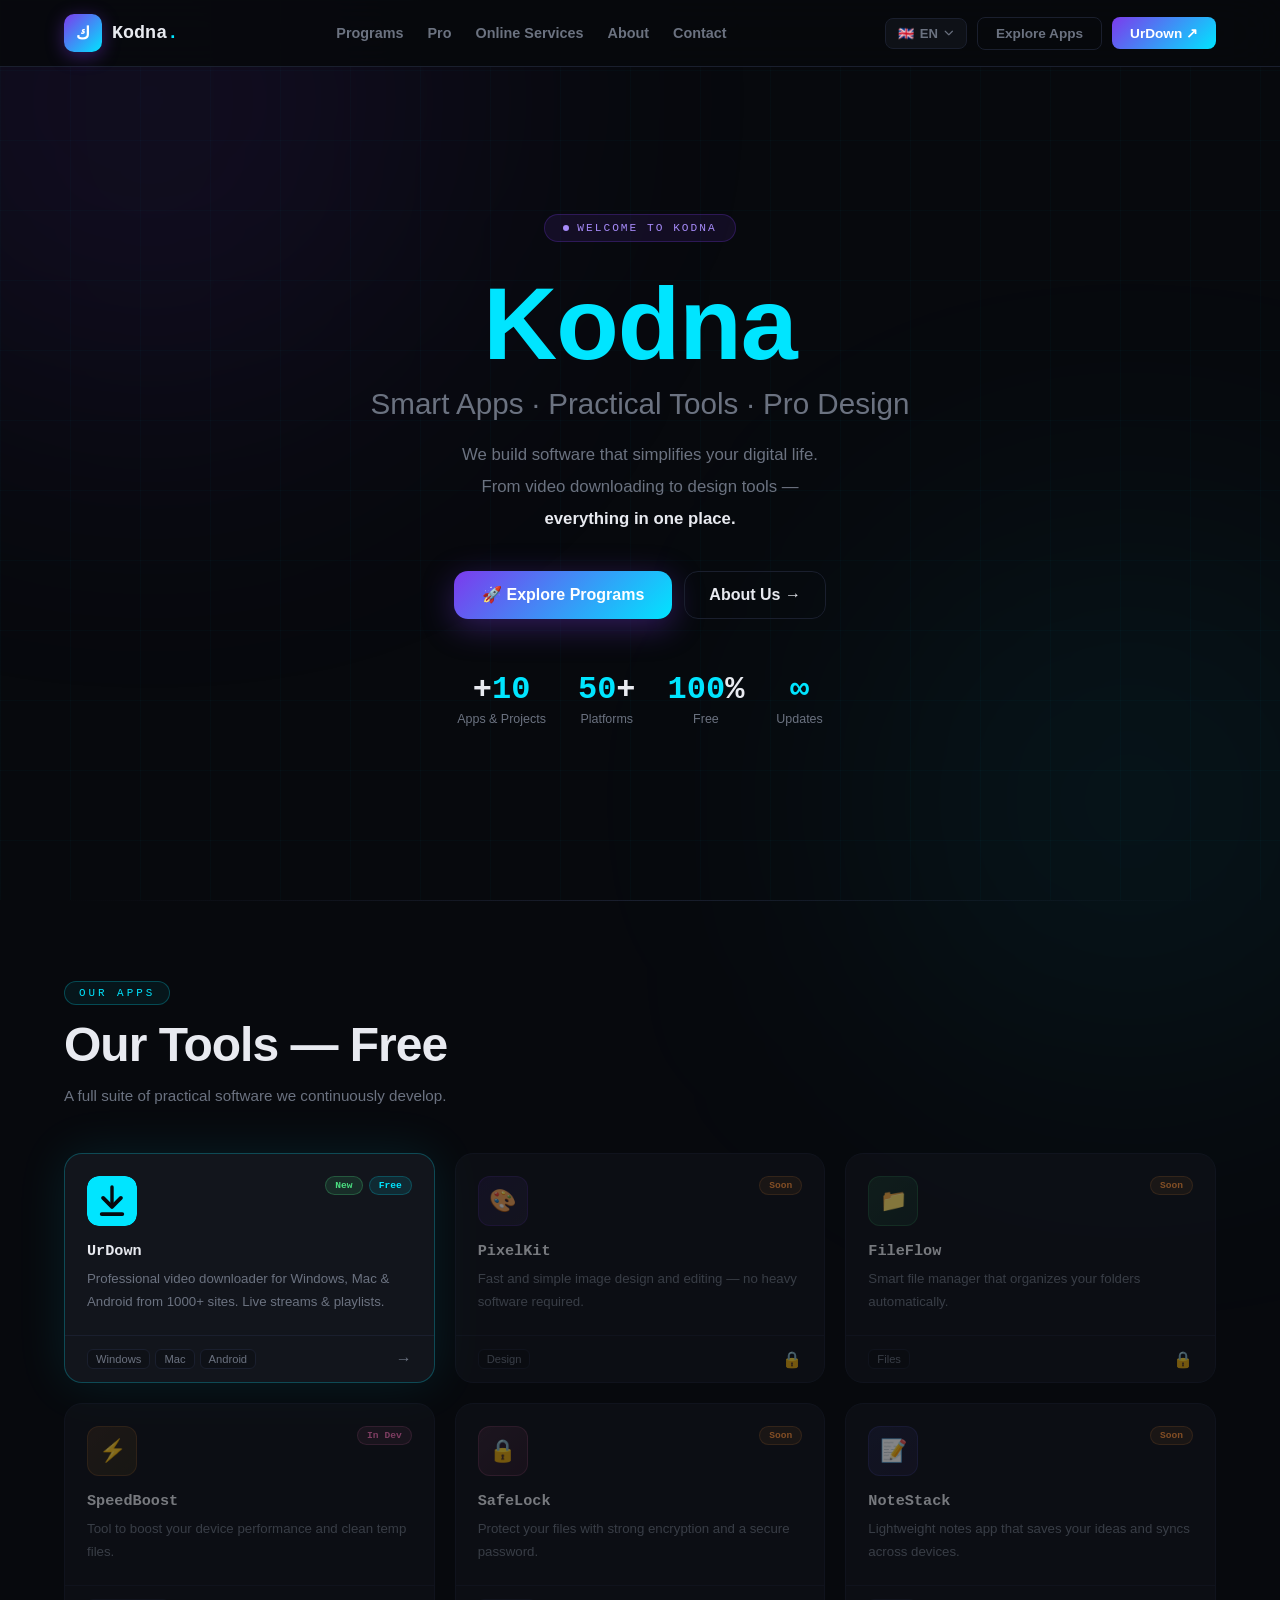
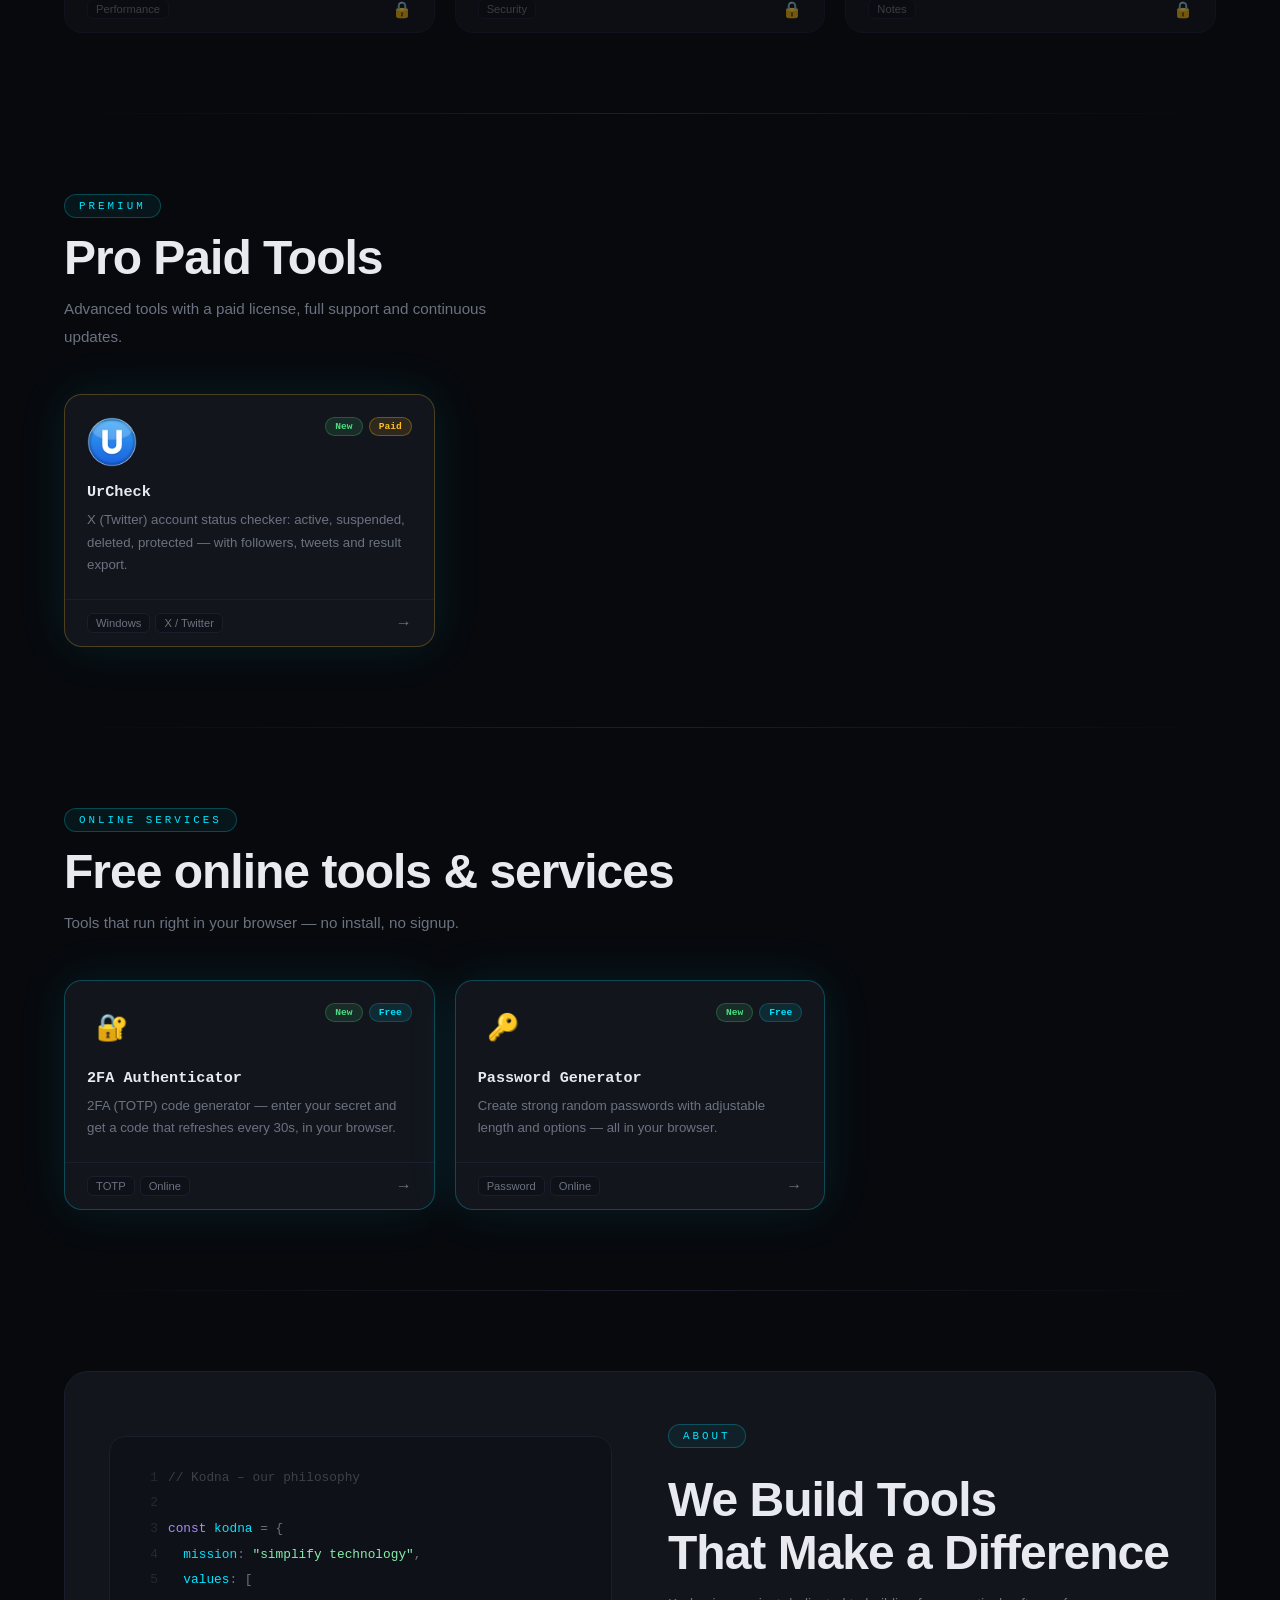
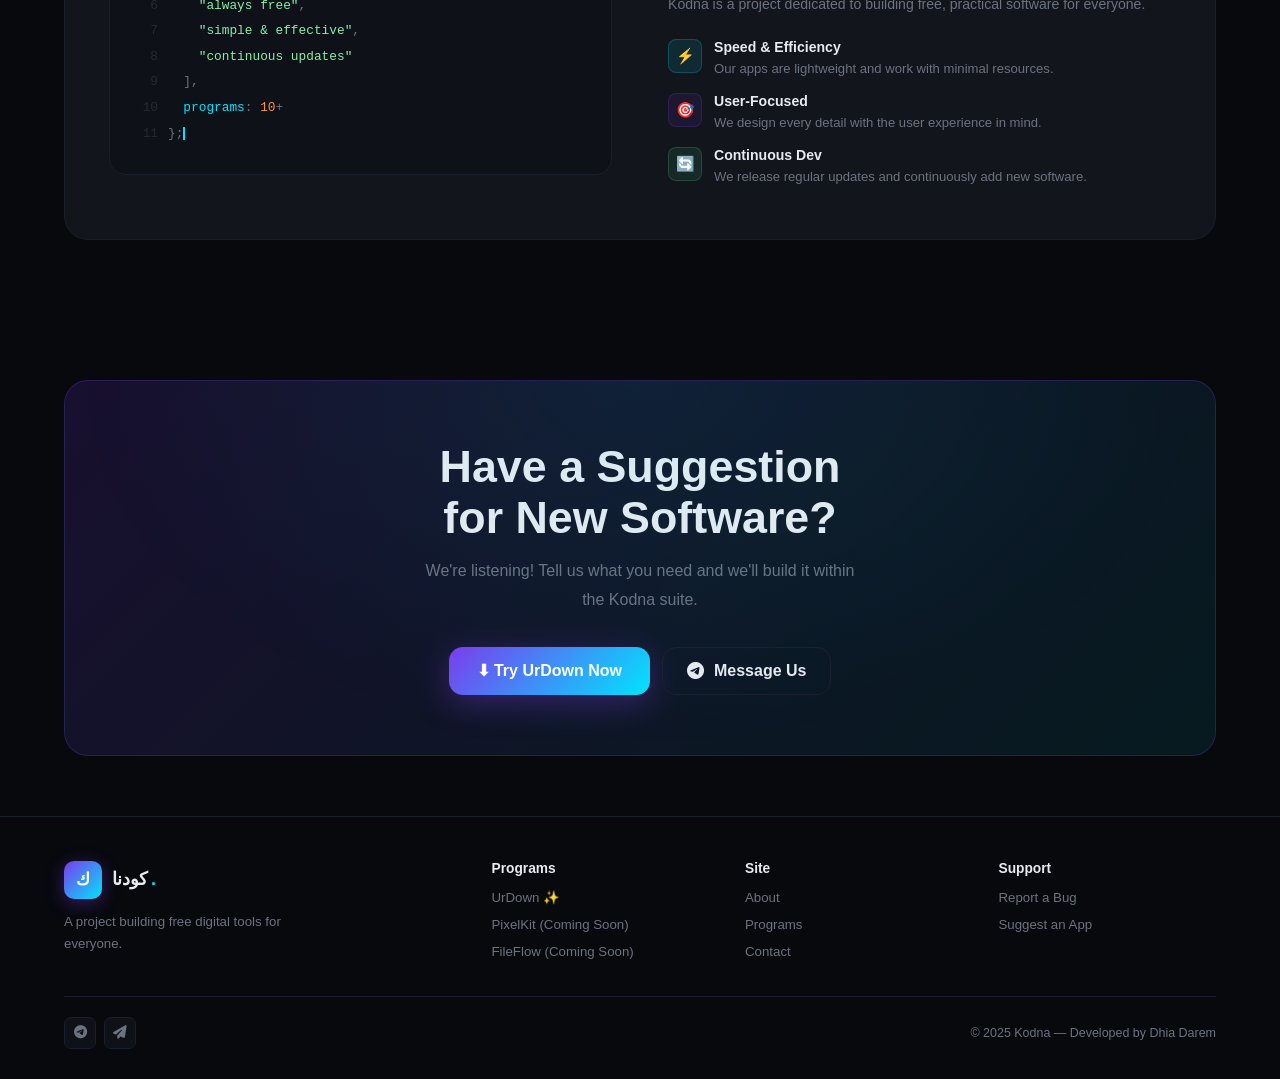
==== index.html @ 36fa0b31 "Update index.html" ====
<!DOCTYPE html>
<html lang="ar" dir="rtl" id="htmlRoot">
<head>
<meta charset="UTF-8">
<meta name="viewport" content="width=device-width, initial-scale=1.0">
<meta name="theme-color" content="#07090d">

<!-- ══ SECURITY ══ -->
<meta http-equiv="X-Content-Type-Options" content="nosniff">
<meta http-equiv="X-Frame-Options" content="SAMEORIGIN">
<meta http-equiv="Referrer-Policy" content="strict-origin-when-cross-origin">
<meta http-equiv="Permissions-Policy" content="camera=(),microphone=(),geolocation=(),payment=()">
<meta http-equiv="Content-Security-Policy" content="default-src 'self'; script-src 'self' 'unsafe-inline'; style-src 'self' 'unsafe-inline' https://fonts.googleapis.com https://cdnjs.cloudflare.com; font-src 'self' https://fonts.gstatic.com https://cdnjs.cloudflare.com data:; img-src 'self' data: https:; connect-src 'self'; frame-ancestors 'sameorigin';">

<!-- ══ SEO ══ -->
<title>Kodna – Smart Apps &amp; Digital Tools · Free</title>
<meta name="description" content="Kodna builds free, practical software for everyone. Download UrDown and our growing suite of apps — 100% free, no registration.">
<meta name="keywords" content="Kodna,free software,UrDown,video downloader,free apps,open source,digital tools">
<meta name="author" content="Kodna / Dhia Darem">
<meta name="robots" content="index,follow,max-image-preview:large">
<link rel="canonical" href="https://kodna.org/">

<!-- ══ Open Graph ══ -->
<meta property="og:type" content="website">
<meta property="og:url" content="https://kodna.org/">
<meta property="og:title" content="Kodna – Smart Apps &amp; Digital Tools · Free">
<meta property="og:description" content="Kodna builds free, practical software for everyone. Download UrDown and our growing suite of apps.">
<meta property="og:image" content="https://kodna.org/og-kodna.png">
<meta property="og:image:width" content="1200">
<meta property="og:image:height" content="630">
<meta property="og:site_name" content="Kodna">

<!-- ══ Twitter ══ -->
<meta name="twitter:card" content="summary_large_image">
<meta name="twitter:title" content="Kodna – Free Software Suite">
<meta name="twitter:description" content="Free practical software for everyone. UrDown and more.">
<meta name="twitter:image" content="https://kodna.org/og-kodna.png">
<meta name="twitter:site" content="@kodna_iq">

<!-- ══ Structured Data ══ -->
<script type="application/ld+json">
{
  "@context":"https://schema.org",
  "@type":"Organization",
  "name":"Kodna",
  "url":"https://kodna.org",
  "description":"Kodna builds free, practical software and digital tools for everyone.",
  "contactPoint":{"@type":"ContactPoint","contactType":"customer support","url":"https://t.me/kodna_iq"},
  "sameAs":["https://t.me/kodna_iq","https://github.com/kodna-iq"]
}
</script>

<!-- ══ Favicon ══ -->
<link rel="icon" type="image/svg+xml" href="data:image/svg+xml,%3Csvg xmlns='http://www.w3.org/2000/svg' viewBox='0 0 64 64'%3E%3Cdefs%3E%3ClinearGradient id='g' x1='0%25' y1='0%25' x2='100%25' y2='100%25'%3E%3Cstop offset='0%25' stop-color='%237c3aed'/%3E%3Cstop offset='100%25' stop-color='%2300e5ff'/%3E%3C/linearGradient%3E%3C/defs%3E%3Crect width='64' height='64' rx='14' fill='url(%23g)'/%3E%3Ctext x='50%25' y='56%25' font-family='Cairo,Arial,sans-serif' font-size='38' font-weight='900' fill='white' text-anchor='middle' dominant-baseline='middle'%3E%D9%83%3C/text%3E%3C/svg%3E">
<link rel="apple-touch-icon" href="data:image/svg+xml,%3Csvg xmlns='http://www.w3.org/2000/svg' viewBox='0 0 180 180'%3E%3Cdefs%3E%3ClinearGradient id='g' x1='0%25' y1='0%25' x2='100%25' y2='100%25'%3E%3Cstop offset='0%25' stop-color='%237c3aed'/%3E%3Cstop offset='100%25' stop-color='%2300e5ff'/%3E%3C/linearGradient%3E%3C/defs%3E%3Crect width='180' height='180' rx='38' fill='url(%23g)'/%3E%3Ctext x='50%25' y='56%25' font-family='Cairo,Arial,sans-serif' font-size='108' font-weight='900' fill='white' text-anchor='middle' dominant-baseline='middle'%3E%D9%83%3C/text%3E%3C/svg%3E">

<!-- ══ Performance ══ -->
<link rel="preconnect" href="https://fonts.googleapis.com">
<link rel="preconnect" href="https://fonts.gstatic.com" crossorigin>
<link rel="preconnect" href="https://cdnjs.cloudflare.com">

<!-- ══ Fonts & Icons ══ -->
<link rel="stylesheet" href="https://cdnjs.cloudflare.com/ajax/libs/font-awesome/6.5.0/css/all.min.css" crossorigin="anonymous" referrerpolicy="no-referrer">
<link href="https://fonts.googleapis.com/css2?family=Cairo:wght@400;600;700;900&family=Plus+Jakarta+Sans:wght@400;600;700;800;900&family=Space+Mono:wght@400;700&display=swap" rel="stylesheet">

<style>
/* ═══════════════════════════════════════════
   DESIGN TOKENS
═══════════════════════════════════════════ */
:root{
  --bg:#07090d;--surface:#0e1117;--card:#12151c;
  --accent:#00e5ff;--accent2:#7c3aed;
  --text:#e8eaf0;--muted:#6b7280;
  --border:#1a1f2e;--border2:#232840;
  --r:14px;--r-lg:22px;
}

/* ═══════════════════════════════════════════
   BASE
═══════════════════════════════════════════ */
*,*::before,*::after{margin:0;padding:0;box-sizing:border-box}
html{scroll-behavior:smooth;-webkit-text-size-adjust:100%}
body{
  background:var(--bg);color:var(--text);
  font-family:'Plus Jakarta Sans','Cairo',sans-serif;
  overflow-x:hidden;-webkit-font-smoothing:antialiased;
}
body.lang-ar,body.lang-ku{font-family:'Cairo',sans-serif}
a{text-decoration:none;color:inherit}
button{cursor:pointer;font-family:inherit}
section{position:relative;z-index:1}

/* ═══════════════════════════════════════════
   AMBIENT
═══════════════════════════════════════════ */
.grid-bg{
  position:fixed;inset:0;z-index:0;pointer-events:none;
  background-image:linear-gradient(rgba(0,229,255,.025) 1px,transparent 1px),
                   linear-gradient(90deg,rgba(0,229,255,.025) 1px,transparent 1px);
  background-size:70px 70px;animation:gridMove 25s linear infinite;
}
@keyframes gridMove{to{background-position:70px 70px}}
.blob{position:fixed;border-radius:50%;filter:blur(140px);pointer-events:none;z-index:0}
.blob1{width:600px;height:600px;background:rgba(124,58,237,.1);top:-200px;left:-150px;animation:bf 14s ease-in-out infinite}
.blob2{width:500px;height:500px;background:rgba(0,229,255,.07);bottom:-150px;right:-100px;animation:bf 18s ease-in-out infinite reverse}
@keyframes bf{0%,100%{transform:translate(0,0)}50%{transform:translate(30px,30px)}}

/* ═══════════════════════════════════════════
   NAV
═══════════════════════════════════════════ */
nav{
  position:fixed;top:0;width:100%;z-index:1000;
  padding:14px 5%;display:flex;align-items:center;justify-content:space-between;gap:16px;
  background:rgba(7,9,13,.92);backdrop-filter:blur(28px);
  border-bottom:1px solid var(--border);
}
.nav-brand{display:flex;align-items:center;gap:10px;text-decoration:none;flex-shrink:0}
.brand-icon{
  width:38px;height:38px;
  background:linear-gradient(135deg,var(--accent2),var(--accent));
  border-radius:10px;display:flex;align-items:center;justify-content:center;
  font-size:17px;font-weight:900;flex-shrink:0;
  box-shadow:0 4px 18px rgba(124,58,237,.4);font-family:'Cairo',sans-serif;color:#fff;
}
.brand-text{font-family:'Space Mono',monospace;font-size:1.15rem;font-weight:700;color:var(--text)}
.brand-text span{color:var(--accent)}
.nav-center{display:flex;gap:24px;list-style:none}
.nav-center a{color:var(--muted);font-size:.9rem;font-weight:600;transition:color .2s}
.nav-center a:hover{color:var(--accent)}
.nav-actions{display:flex;gap:10px;align-items:center}
.btn-nav{padding:8px 18px;border-radius:8px;font-weight:700;font-size:.85rem;transition:all .2s;cursor:pointer;border:none;white-space:nowrap;text-decoration:none;display:inline-flex;align-items:center}
.btn-nav.ghost{background:transparent;color:var(--muted);border:1px solid var(--border)}
.btn-nav.ghost:hover{border-color:var(--accent);color:var(--accent)}
.btn-nav.fill{background:linear-gradient(135deg,var(--accent2),var(--accent));color:#fff}
.btn-nav.fill:hover{transform:translateY(-2px);box-shadow:0 6px 20px rgba(124,58,237,.4)}

/* Lang Switcher */
.lang-sw{position:relative}
.lang-btn{
  display:flex;align-items:center;gap:6px;padding:7px 12px;border-radius:8px;
  background:var(--surface);border:1px solid var(--border);
  color:var(--muted);font-size:.82rem;font-weight:600;transition:all .2s;
}
.lang-btn:hover{border-color:var(--accent);color:var(--accent)}
.lang-btn .chev{font-size:.6rem;transition:transform .2s}
.lang-btn.open .chev{transform:rotate(180deg)}
.lang-menu{
  position:absolute;top:calc(100%+8px);right:0;
  background:var(--card);border:1px solid var(--border2);
  border-radius:var(--r);padding:6px;min-width:162px;
  box-shadow:0 20px 50px rgba(0,0,0,.6);
  display:none;flex-direction:column;gap:2px;z-index:500;
}
html[dir=ltr] .lang-menu{right:0;left:auto}
html[dir=rtl] .lang-menu{left:0;right:auto}
.lang-menu.open{display:flex}
.lang-item{
  display:flex;align-items:center;gap:9px;padding:9px 12px;
  border-radius:8px;border:none;background:transparent;
  color:var(--muted);font-size:.83rem;font-weight:600;
  text-align:right;width:100%;cursor:pointer;transition:all .15s;
}
html[dir=ltr] .lang-item{text-align:left}
.lang-item:hover{background:var(--surface);color:var(--text)}
.lang-item.active{background:rgba(0,229,255,.08);color:var(--accent);border:1px solid rgba(0,229,255,.15)}

/* Hamburger */
.hamburger{display:none;flex-direction:column;gap:5px;cursor:pointer;padding:4px;background:none;border:none}
.hamburger span{display:block;width:24px;height:2px;background:var(--text);border-radius:2px;transition:all .3s}
.hamburger.open span:nth-child(1){transform:translateY(7px) rotate(45deg)}
.hamburger.open span:nth-child(2){opacity:0}
.hamburger.open span:nth-child(3){transform:translateY(-7px) rotate(-45deg)}
.mobile-nav{
  display:none;position:fixed;top:67px;left:0;right:0;z-index:999;
  background:rgba(7,9,13,.98);backdrop-filter:blur(28px);
  border-bottom:1px solid var(--border);padding:20px 5%;flex-direction:column;gap:0;
}
.mobile-nav.open{display:flex}
.mobile-nav a{color:var(--muted);font-size:1rem;font-weight:600;padding:14px 0;border-bottom:1px solid var(--border);transition:color .2s}
.mobile-nav a:hover{color:var(--accent)}
.mobile-nav a:last-of-type{border-bottom:none}
.mob-lang-row{padding:14px 0;border-top:1px solid var(--border);display:flex;gap:7px;flex-wrap:wrap}
.mob-lang-btn{background:var(--surface);border:1px solid var(--border);border-radius:8px;padding:7px 12px;color:var(--muted);cursor:pointer;font-size:.82rem;transition:all .2s}
.mob-lang-btn:hover{border-color:var(--accent);color:var(--accent)}

/* ═══════════════════════════════════════════
   HERO
═══════════════════════════════════════════ */
.hero{
  min-height:100vh;display:flex;flex-direction:column;
  align-items:center;justify-content:center;text-align:center;
  padding:100px 5% 60px;
}
.hero-eyebrow{
  display:inline-flex;align-items:center;gap:8px;
  background:rgba(124,58,237,.1);border:1px solid rgba(124,58,237,.25);
  border-radius:100px;padding:7px 18px;
  font-family:'Space Mono',monospace;font-size:.7rem;
  color:#a78bfa;letter-spacing:2px;text-transform:uppercase;
  margin-bottom:28px;animation:fadeUp .8s ease both;
}
.eyebrow-dot{width:6px;height:6px;background:#a78bfa;border-radius:50%;animation:pulse 2s ease-in-out infinite}
@keyframes pulse{0%,100%{opacity:1;transform:scale(1)}50%{opacity:.3;transform:scale(1.5)}}
.hero-title{
  font-size:clamp(2.6rem,8vw,7rem);font-weight:900;
  line-height:1.05;letter-spacing:-1px;
  animation:fadeUp .8s .1s ease both;
}
.hero-title .k{color:var(--accent)}
.hero-title .line2{
  display:block;font-size:clamp(.95rem,2.8vw,1.85rem);
  font-weight:400;color:var(--muted);letter-spacing:0;margin-top:10px;
}
.hero-desc{
  margin-top:20px;font-size:clamp(.9rem,2vw,1.05rem);
  color:var(--muted);line-height:1.9;max-width:540px;
  animation:fadeUp .8s .2s ease both;
}
.hero-desc strong{color:var(--text)}
.hero-cta{
  display:flex;gap:12px;margin-top:36px;flex-wrap:wrap;justify-content:center;
  animation:fadeUp .8s .3s ease both;
}
.btn-hero-main{
  display:flex;align-items:center;justify-content:center;gap:10px;
  background:linear-gradient(135deg,var(--accent2),var(--accent));
  color:#fff;font-weight:700;font-size:clamp(.9rem,2vw,1rem);
  padding:14px 28px;border-radius:14px;text-decoration:none;
  box-shadow:0 8px 32px rgba(124,58,237,.35);transition:all .2s;
}
.btn-hero-main:hover{transform:translateY(-3px);box-shadow:0 14px 40px rgba(124,58,237,.5)}
.btn-hero-ghost{
  display:flex;align-items:center;justify-content:center;gap:10px;
  background:transparent;color:var(--text);font-weight:600;
  font-size:clamp(.9rem,2vw,1rem);padding:14px 24px;border-radius:14px;
  text-decoration:none;border:1px solid var(--border);transition:all .2s;
}
.btn-hero-ghost:hover{border-color:var(--accent);color:var(--accent);transform:translateY(-3px)}
.hero-stats{
  display:flex;gap:32px;margin-top:52px;flex-wrap:wrap;justify-content:center;
  animation:fadeUp .8s .45s ease both;
}
.stat{text-align:center}
.stat-num{font-family:'Space Mono',monospace;font-size:clamp(1.4rem,4vw,2rem);font-weight:700}
.stat-num span{color:var(--accent)}
.stat-label{font-size:.78rem;color:var(--muted);margin-top:4px}
.divider{height:1px;background:linear-gradient(90deg,transparent,var(--border),transparent);margin:0 5%}

/* ═══════════════════════════════════════════
   PROGRAMS
═══════════════════════════════════════════ */
.programs{padding:80px 5%}
.sec-header{margin-bottom:44px}
.sec-tag{
  display:inline-block;font-family:'Space Mono',monospace;
  font-size:.68rem;letter-spacing:3px;text-transform:uppercase;
  color:var(--accent);padding:5px 14px;
  border:1px solid rgba(0,229,255,.25);border-radius:100px;
  background:rgba(0,229,255,.06);margin-bottom:14px;
}
.sec-title{font-size:clamp(1.8rem,4vw,3rem);font-weight:900;letter-spacing:-1px;line-height:1.1}
.sec-desc{color:var(--muted);font-size:.95rem;line-height:1.8;max-width:480px;margin-top:10px}
.programs-grid{display:grid;grid-template-columns:repeat(3,1fr);gap:20px}
.prog-card{
  background:var(--card);border:1px solid var(--border);
  border-radius:18px;overflow:hidden;
  transition:transform .3s,border-color .3s,box-shadow .3s;
  text-decoration:none;color:inherit;display:block;
}
.prog-card:not(.dim):hover{transform:translateY(-6px);box-shadow:0 28px 56px rgba(0,0,0,.5)}
.prog-card.featured{border-color:rgba(0,229,255,.25);box-shadow:0 0 50px rgba(0,229,255,.1)}
.prog-card.featured:hover{border-color:rgba(0,229,255,.5)}
.prog-card.dim{opacity:.5;cursor:default}
.prog-card-top{padding:22px 22px 16px;display:flex;align-items:flex-start;justify-content:space-between;gap:12px}
.prog-icon-wrap{width:50px;height:50px;border-radius:12px;display:flex;align-items:center;justify-content:center;font-size:22px;flex-shrink:0}
.prog-card-badges{display:flex;gap:6px;flex-wrap:wrap}
.badge{font-family:'Space Mono',monospace;font-size:.6rem;padding:3px 9px;border-radius:100px;font-weight:700}
.badge.new{background:rgba(74,222,128,.12);color:#4ade80;border:1px solid rgba(74,222,128,.25)}
.badge.soon{background:rgba(251,146,60,.12);color:#fb923c;border:1px solid rgba(251,146,60,.25)}
.badge.beta{background:rgba(244,114,182,.12);color:#f472b6;border:1px solid rgba(244,114,182,.25)}
.badge.free{background:rgba(0,229,255,.1);color:var(--accent);border:1px solid rgba(0,229,255,.2)}
.badge.pro{background:rgba(251,191,36,.12);color:#fbbf24;border:1px solid rgba(251,191,36,.3)}
.prog-card.pro{border-color:rgba(251,191,36,.25)}
.prog-card.pro:hover{border-color:rgba(251,191,36,.5);box-shadow:0 0 50px rgba(251,191,36,.1)}
.prog-card-body{padding:0 22px 22px}
.prog-name{font-family:'Space Mono',monospace;font-size:.95rem;font-weight:700;margin-bottom:8px}
.prog-desc{color:var(--muted);font-size:.83rem;line-height:1.7}
.prog-card-footer{padding:13px 22px;border-top:1px solid var(--border);display:flex;align-items:center;justify-content:space-between}
.prog-tags{display:flex;gap:5px;flex-wrap:wrap}
.prog-tag{font-size:.7rem;padding:3px 8px;border-radius:6px;background:var(--surface);color:var(--muted);border:1px solid var(--border)}
.prog-arrow{color:var(--muted);transition:transform .2s,color .2s}
html[dir=rtl] .prog-card:not(.dim):hover .prog-arrow{transform:translateX(-4px);color:var(--accent)}
html[dir=ltr] .prog-card:not(.dim):hover .prog-arrow{transform:translateX(4px);color:var(--accent)}

/* ═══════════════════════════════════════════
   ABOUT
═══════════════════════════════════════════ */
.about{padding:80px 5%}
.about-inner{
  background:var(--card);border:1px solid var(--border);
  border-radius:24px;padding:52px 44px;
  display:grid;grid-template-columns:1fr 1fr;gap:56px;align-items:center;
}
.about-visual{background:var(--surface);border:1px solid var(--border);border-radius:16px;padding:28px}
.about-code{font-family:'Space Mono',monospace;font-size:.8rem;line-height:2;color:var(--muted)}
.code-line{display:flex;gap:10px}
.code-num{color:rgba(255,255,255,.1);width:20px;text-align:right;flex-shrink:0}
.c-kw{color:#a78bfa}.c-fn{color:var(--accent)}.c-str{color:#86efac}.c-op{color:var(--muted)}.c-cmt{color:rgba(255,255,255,.2)}.c-num{color:#fb923c}
.cursor{display:inline-block;width:2px;height:1em;background:var(--accent);margin-right:2px;vertical-align:middle;animation:blink 1s step-end infinite}
@keyframes blink{0%,100%{opacity:1}50%{opacity:0}}
.about-list{margin-top:22px;display:flex;flex-direction:column;gap:14px}
.about-item{display:flex;align-items:flex-start;gap:12px}
.about-item-icon{width:34px;height:34px;border-radius:8px;flex-shrink:0;display:flex;align-items:center;justify-content:center;font-size:15px}
.about-item-text h4{font-weight:700;font-size:.88rem;margin-bottom:3px}
.about-item-text p{color:var(--muted);font-size:.82rem;line-height:1.6}

/* ═══════════════════════════════════════════
   CTA
═══════════════════════════════════════════ */
.cta-section{padding:60px 5%}
.cta-inner{
  background:linear-gradient(135deg,rgba(124,58,237,.15),rgba(0,229,255,.08));
  border:1px solid rgba(124,58,237,.25);border-radius:24px;
  padding:60px 40px;text-align:center;position:relative;overflow:hidden;
}
.cta-inner::before{content:'';position:absolute;inset:0;background:radial-gradient(ellipse at 50% 0%,rgba(0,229,255,.07) 0%,transparent 70%);pointer-events:none}
.cta-title{font-size:clamp(1.5rem,4vw,2.8rem);font-weight:900;margin-bottom:14px}
.cta-desc{color:var(--muted);font-size:clamp(.88rem,2vw,1rem);max-width:440px;margin:0 auto 32px;line-height:1.8}
.cta-actions{display:flex;gap:12px;justify-content:center;flex-wrap:wrap}

/* ═══════════════════════════════════════════
   FOOTER
═══════════════════════════════════════════ */
footer{border-top:1px solid var(--border);padding:44px 5% 26px}
.footer-top{display:grid;grid-template-columns:1.8fr 1fr 1fr 1fr;gap:36px;margin-bottom:36px}
.footer-brand p{color:var(--muted);font-size:.83rem;line-height:1.7;margin-top:8px;max-width:260px}
.footer-col h5{font-weight:700;font-size:.86rem;margin-bottom:12px}
.footer-col ul{list-style:none;display:flex;flex-direction:column;gap:9px}
.footer-col ul li a{color:var(--muted);text-decoration:none;font-size:.83rem;transition:color .2s}
.footer-col ul li a:hover{color:var(--accent)}
.footer-bottom{border-top:1px solid var(--border);padding-top:20px;display:flex;align-items:center;justify-content:space-between;flex-wrap:wrap;gap:10px}
.footer-copy{color:var(--muted);font-size:.78rem}
.footer-socials{display:flex;gap:8px}
.social-btn{width:32px;height:32px;border-radius:7px;background:var(--surface);border:1px solid var(--border);display:flex;align-items:center;justify-content:center;color:var(--muted);text-decoration:none;font-size:.85rem;transition:all .2s}
.social-btn:hover{border-color:var(--accent);color:var(--accent);transform:translateY(-2px)}

/* ═══════════════════════════════════════════
   TELEGRAM MODAL
═══════════════════════════════════════════ */
.modal-overlay{
  position:fixed;inset:0;z-index:9999;
  background:rgba(0,0,0,.75);backdrop-filter:blur(12px);
  display:flex;align-items:center;justify-content:center;
  padding:20px;opacity:0;pointer-events:none;transition:opacity .3s ease;
}
.modal-overlay.active{opacity:1;pointer-events:all}
.modal-box{
  background:#12151c;border:1px solid rgba(0,229,255,.2);
  border-radius:24px;padding:40px 36px;max-width:440px;width:100%;
  position:relative;text-align:center;
  box-shadow:0 40px 80px rgba(0,0,0,.7),0 0 60px rgba(0,229,255,.1);
  transform:translateY(30px) scale(.96);
  transition:transform .35s cubic-bezier(.34,1.56,.64,1);
}
.modal-overlay.active .modal-box{transform:translateY(0) scale(1)}
.modal-close{
  position:absolute;top:16px;right:16px;
  width:32px;height:32px;border-radius:8px;
  background:rgba(255,255,255,.06);border:1px solid var(--border);
  color:var(--muted);cursor:pointer;font-size:1rem;
  display:flex;align-items:center;justify-content:center;transition:all .2s;
}
html[dir=rtl] .modal-close{right:auto;left:16px}
.modal-close:hover{background:rgba(255,255,255,.12);color:var(--text)}
.tg-icon-wrap{width:72px;height:72px;border-radius:20px;margin:0 auto 20px;background:linear-gradient(135deg,#0088cc,#00aaff);display:flex;align-items:center;justify-content:center;font-size:32px;box-shadow:0 8px 32px rgba(0,136,204,.4)}
.modal-title{font-size:1.4rem;font-weight:900;margin-bottom:8px}
.modal-desc{color:var(--muted);font-size:.9rem;line-height:1.7;margin-bottom:28px}
.modal-desc span{color:var(--text);font-weight:600}
.btn-tg-main{display:flex;align-items:center;justify-content:center;gap:10px;width:100%;background:linear-gradient(135deg,#0088cc,#00aaff);color:#fff;font-weight:700;font-size:1rem;padding:15px 28px;border-radius:13px;text-decoration:none;box-shadow:0 8px 28px rgba(0,136,204,.35);transition:transform .2s,box-shadow .2s}
.btn-tg-main:hover{transform:translateY(-3px);box-shadow:0 14px 36px rgba(0,136,204,.5)}
.modal-note{margin-top:16px;font-size:.78rem;color:var(--muted)}
.modal-note a{color:var(--accent);text-decoration:none}
.modal-divider{height:1px;background:var(--border);margin:20px 0}
.modal-alt{display:flex;flex-direction:column;gap:10px}
.modal-alt-title{font-size:.8rem;color:var(--muted);text-align:center;margin-bottom:4px}
.btn-tg-alt{display:flex;align-items:center;justify-content:center;gap:8px;background:transparent;color:var(--text);font-weight:600;font-size:.88rem;padding:12px 20px;border-radius:10px;text-decoration:none;border:1px solid var(--border);transition:all .2s}
.btn-tg-alt:hover{border-color:rgba(0,136,204,.5);color:#00aaff;transform:translateY(-2px)}

/* ═══════════════════════════════════════════
   ANIMATIONS
═══════════════════════════════════════════ */
@keyframes fadeUp{from{opacity:0;transform:translateY(26px)}to{opacity:1;transform:translateY(0)}}
.rev{opacity:0;transform:translateY(24px);transition:opacity .65s ease,transform .65s ease}
.rev.vis{opacity:1;transform:translateY(0)}

/* ═══════════════════════════════════════════
   RESPONSIVE
═══════════════════════════════════════════ */
@media(max-width:1024px){
  .programs-grid{grid-template-columns:repeat(2,1fr)}
  .btn-nav.ghost{display:none}
  .about-inner{gap:40px;padding:40px 32px}
  .footer-top{grid-template-columns:1fr 1fr;gap:28px}
  .footer-brand{grid-column:1/-1}
}
@media(max-width:768px){
  .nav-center,.nav-actions{display:none}
  .hamburger{display:flex}
  .hero{padding:88px 5% 48px}
  .hero-stats{gap:20px}
  .programs{padding:60px 5%}
  .programs-grid{grid-template-columns:repeat(2,1fr)}
  .about-inner{grid-template-columns:1fr;gap:32px;padding:32px 24px}
  .cta-inner{padding:44px 28px}
  .footer-top{grid-template-columns:1fr 1fr}
  /* Keep lang-sw visible */
  .lang-sw{display:block!important}
}
@media(max-width:520px){
  nav{padding:12px 4%;gap:8px}
  .brand-text{font-size:1rem}
  .hero{padding:78px 4% 40px}
  .hero-eyebrow{font-size:.62rem;padding:6px 12px}
  .hero-cta{flex-direction:column;align-items:center;max-width:320px;margin-left:auto;margin-right:auto}
  .btn-hero-main,.btn-hero-ghost{width:100%;justify-content:center}
  .hero-stats{gap:14px}
  .stat{min-width:70px}
  .programs{padding:48px 4%}
  .programs-grid{grid-template-columns:1fr}
  .about{padding:48px 4%}
  .about-inner{padding:22px 16px}
  .cta-section{padding:40px 4%}
  .cta-inner{padding:32px 16px}
  .cta-actions{flex-direction:column;align-items:stretch}
  footer{padding:36px 4% 22px}
  .footer-top{grid-template-columns:1fr;gap:22px}
  .footer-bottom{flex-direction:column;align-items:flex-start}
}
@media(max-width:380px){
  .hero-title{font-size:2.2rem;letter-spacing:-.5px}
  .hero-title .line2{font-size:.82rem}
  .brand-text{font-size:.88rem}
  .hero-stats{gap:8px}
  .stat-num{font-size:1.2rem}
}
/* RTL */
html[dir=ltr] .nav-center{flex-direction:row}
html[dir=ltr] .footer-bottom{flex-direction:row-reverse}
html[dir=ltr] .footer-col ul{align-items:flex-start}
html[dir=ltr] .about-item-text h4{text-align:left}
html[dir=ltr] .cta-inner{direction:ltr}
</style>
</head>

<body class="lang-ar">
<div class="grid-bg" aria-hidden="true"></div>
<div class="blob blob1" aria-hidden="true"></div>
<div class="blob blob2" aria-hidden="true"></div>

<!-- ═══ NAV ═══ -->
<nav role="navigation" aria-label="Main navigation">
  <a class="nav-brand" href="index.html" aria-label="Kodna home">
    <div class="brand-icon" aria-hidden="true">ك</div>
    <span class="brand-text">Kodna<span>.</span></span>
  </a>
  <ul class="nav-center" aria-label="Site sections">
    <li><a href="#programs" data-i18n="nav_programs">البرامج</a></li>
    <li><a href="#pro" data-i18n="nav_pro">احترافي</a></li>
    <li><a href="#online" data-i18n="nav_online">خدمات أون لاين</a></li>
    <li><a href="#about" data-i18n="nav_about">من نحن</a></li>
    <li><a href="#contact" data-i18n="nav_contact">تواصل</a></li>
  </ul>
  <div class="nav-actions">
    <div class="lang-sw" id="langSw">
      <button class="lang-btn" id="langBtn" onclick="toggleLangMenu()" aria-label="Change language" aria-haspopup="true">
        <span id="langFlag">🇮🇶</span>
        <span id="langCode">AR</span>
        <i class="fa-solid fa-chevron-down chev" id="langChev"></i>
      </button>
      <div class="lang-menu" id="langMenu" role="menu">
        <button class="lang-item active" onclick="setLang('ar')" data-lang="ar" role="menuitem">🇮🇶 العربية</button>
        <button class="lang-item" onclick="setLang('en')" data-lang="en" role="menuitem">🇬🇧 English</button>
        <button class="lang-item" onclick="setLang('ku')" data-lang="ku" role="menuitem">🏔️ کوردی</button>
        <button class="lang-item" onclick="setLang('zh')" data-lang="zh" role="menuitem">🇨🇳 中文</button>
        <button class="lang-item" onclick="setLang('es')" data-lang="es" role="menuitem">🇪🇸 Español</button>
        <button class="lang-item" onclick="setLang('ru')" data-lang="ru" role="menuitem">🇷🇺 Русский</button>
      </div>
    </div>
    <a class="btn-nav ghost" href="#programs" data-i18n="nav_explore">استكشف البرامج</a>
    <a class="btn-nav fill" href="urdown.html">UrDown ↗</a>
  </div>
  <button class="hamburger" id="hamburger" onclick="toggleMenu()" aria-label="Toggle menu" aria-expanded="false">
    <span></span><span></span><span></span>
  </button>
</nav>

<div class="mobile-nav" id="mobileNav" role="navigation">
  <a href="#programs" onclick="toggleMenu()" data-i18n="mobile_programs">📦 البرامج</a>
  <a href="#pro" onclick="toggleMenu()" data-i18n="mobile_pro">⭐ احترافي</a>
  <a href="#online" onclick="toggleMenu()" data-i18n="mobile_online">🛠 خدمات أون لاين</a>
  <a href="#about" onclick="toggleMenu()" data-i18n="mobile_about">👥 من نحن</a>
  <a href="#contact" onclick="toggleMenu()" data-i18n="mobile_contact">📬 تواصل</a>
  <a href="urdown.html">⬇ UrDown</a>
  <div class="mob-lang-row">
    <button class="mob-lang-btn" onclick="setLang('ar');toggleMenu()">🇮🇶 AR</button>
    <button class="mob-lang-btn" onclick="setLang('en');toggleMenu()">🇬🇧 EN</button>
    <button class="mob-lang-btn" onclick="setLang('ku');toggleMenu()">🏔️ KU</button>
    <button class="mob-lang-btn" onclick="setLang('zh');toggleMenu()">🇨🇳 ZH</button>
    <button class="mob-lang-btn" onclick="setLang('es');toggleMenu()">🇪🇸 ES</button>
    <button class="mob-lang-btn" onclick="setLang('ru');toggleMenu()">🇷🇺 RU</button>
  </div>
</div>

<!-- ═══ HERO ═══ -->
<section class="hero" aria-label="Hero">
  <div class="hero-eyebrow"><div class="eyebrow-dot" aria-hidden="true"></div><span data-i18n="hero_eyebrow">مرحباً بك في كودنا</span></div>
  <h1 class="hero-title">
    <span class="k">Kodna</span>
    <span class="line2" data-i18n="hero_line2">برامج ذكية · أدوات عملية · تصميم احترافي</span>
  </h1>
  <p class="hero-desc" data-i18n-html="hero_desc">نبني برامج تُسهّل حياتك الرقمية.<br>من تحميل الفيديوهات إلى أدوات التصميم —<br><strong>كل شيء في مكان واحد.</strong></p>
  <div class="hero-cta">
    <a class="btn-hero-main" href="#programs" data-i18n="btn_explore">🚀 استكشف البرامج</a>
    <a class="btn-hero-ghost" href="#about" data-i18n="btn_about">تعرّف علينا ←</a>
  </div>
  <div class="hero-stats">
    <div class="stat"><div class="stat-num">+<span>10</span></div><div class="stat-label" data-i18n="stat_programs">برنامج ومشروع</div></div>
    <div class="stat"><div class="stat-num"><span>50</span>+</div><div class="stat-label" data-i18n="stat_platforms">منصة مدعومة</div></div>
    <div class="stat"><div class="stat-num"><span>100</span>%</div><div class="stat-label" data-i18n="stat_free">مجاني</div></div>
    <div class="stat"><div class="stat-num"><span>∞</span></div><div class="stat-label" data-i18n="stat_updates">تحديثات</div></div>
  </div>
</section>

<div class="divider"></div>

<!-- ═══ PROGRAMS ═══ -->
<section class="programs rev" id="programs" aria-label="Programs">
  <div class="sec-header">
    <div class="sec-tag" data-i18n="sec_programs">برامجنا</div>
    <h2 class="sec-title" data-i18n="programs_title">أدواتنا لك — مجاناً</h2>
    <p class="sec-desc" data-i18n="programs_desc">مجموعة متكاملة من البرامج العملية نطوّرها باستمرار.</p>
  </div>
  <div class="programs-grid">
    <!-- UrDown -->
    <a class="prog-card featured" href="urdown.html" aria-label="UrDown – Video Downloader">
      <div class="prog-card-top">
        <div class="prog-icon-wrap" style="background:none;border:none;padding:0;width:50px;height:50px;overflow:hidden">
          <svg xmlns="http://www.w3.org/2000/svg" viewBox="0 0 1024 1024" fill="none" width="50" height="50" style="display:block;border-radius:12px" loading="lazy">
            <rect width="1024" height="1024" rx="210" fill="#00E5FF"/>
            <rect x="262" y="740" width="500" height="80" rx="40" fill="#07090d"/>
            <rect x="477" y="190" width="70" height="450" rx="35" fill="#07090d"/>
            <path d="M330 450 L512 632 L694 450" stroke="#07090d" stroke-width="80" stroke-linecap="round" stroke-linejoin="round"/>
          </svg>
        </div>
        <div class="prog-card-badges">
          <span class="badge new" data-i18n="badge_new">جديد</span>
          <span class="badge free" data-i18n="badge_free">مجاني</span>
        </div>
      </div>
      <div class="prog-card-body">
        <div class="prog-name">UrDown</div>
        <div class="prog-desc" data-i18n="urdown_desc">محمّل فيديو احترافي لـ Windows و Mac و Android من أكثر من 1000 موقع.</div>
      </div>
      <div class="prog-card-footer">
        <div class="prog-tags"><span class="prog-tag">Windows</span><span class="prog-tag">Mac</span><span class="prog-tag">Android</span></div>
        <span class="prog-arrow">←</span>
      </div>
    </a>
    <!-- PixelKit -->
    <div class="prog-card dim" aria-label="PixelKit – Coming Soon">
      <div class="prog-card-top"><div class="prog-icon-wrap" style="background:linear-gradient(135deg,rgba(124,58,237,.15),rgba(167,139,250,.1));border:1px solid rgba(124,58,237,.2)">🎨</div><div class="prog-card-badges"><span class="badge soon" data-i18n="badge_soon">قريباً</span></div></div>
      <div class="prog-card-body"><div class="prog-name">PixelKit</div><div class="prog-desc" data-i18n="pixelkit_desc">أداة تصميم وتعديل صور سريعة وبسيطة دون الحاجة لبرامج ضخمة.</div></div>
      <div class="prog-card-footer"><div class="prog-tags"><span class="prog-tag" data-i18n="tag_design">تصميم</span></div><span class="prog-arrow">🔒</span></div>
    </div>
    <!-- FileFlow -->
    <div class="prog-card dim" aria-label="FileFlow – Coming Soon">
      <div class="prog-card-top"><div class="prog-icon-wrap" style="background:linear-gradient(135deg,rgba(74,222,128,.15),rgba(52,211,153,.1));border:1px solid rgba(74,222,128,.2)">📁</div><div class="prog-card-badges"><span class="badge soon" data-i18n="badge_soon">قريباً</span></div></div>
      <div class="prog-card-body"><div class="prog-name">FileFlow</div><div class="prog-desc" data-i18n="fileflow_desc">مدير ملفات ذكي يُنظّم مجلداتك تلقائياً ويساعدك على إيجاد أي ملف بسرعة.</div></div>
      <div class="prog-card-footer"><div class="prog-tags"><span class="prog-tag" data-i18n="tag_files">ملفات</span></div><span class="prog-arrow">🔒</span></div>
    </div>
    <!-- SpeedBoost -->
    <div class="prog-card dim">
      <div class="prog-card-top"><div class="prog-icon-wrap" style="background:linear-gradient(135deg,rgba(251,146,60,.15),rgba(251,191,36,.1));border:1px solid rgba(251,146,60,.2)">⚡</div><div class="prog-card-badges"><span class="badge beta" data-i18n="badge_beta">قيد التطوير</span></div></div>
      <div class="prog-card-body"><div class="prog-name">SpeedBoost</div><div class="prog-desc" data-i18n="speedboost_desc">أداة لتحسين أداء جهازك وتنظيفه من الملفات المؤقتة.</div></div>
      <div class="prog-card-footer"><div class="prog-tags"><span class="prog-tag" data-i18n="tag_perf">أداء</span></div><span class="prog-arrow">🔒</span></div>
    </div>
    <!-- SafeLock -->
    <div class="prog-card dim">
      <div class="prog-card-top"><div class="prog-icon-wrap" style="background:linear-gradient(135deg,rgba(244,114,182,.15),rgba(236,72,153,.1));border:1px solid rgba(244,114,182,.2)">🔒</div><div class="prog-card-badges"><span class="badge soon" data-i18n="badge_soon">قريباً</span></div></div>
      <div class="prog-card-body"><div class="prog-name">SafeLock</div><div class="prog-desc" data-i18n="safelock_desc">حماية ملفاتك بتشفير قوي وكلمة مرور آمنة.</div></div>
      <div class="prog-card-footer"><div class="prog-tags"><span class="prog-tag" data-i18n="tag_security">أمان</span></div><span class="prog-arrow">🔒</span></div>
    </div>
    <!-- NoteStack -->
    <div class="prog-card dim">
      <div class="prog-card-top"><div class="prog-icon-wrap" style="background:linear-gradient(135deg,rgba(99,102,241,.15),rgba(139,92,246,.1));border:1px solid rgba(99,102,241,.2)">📝</div><div class="prog-card-badges"><span class="badge soon" data-i18n="badge_soon">قريباً</span></div></div>
      <div class="prog-card-body"><div class="prog-name">NoteStack</div><div class="prog-desc" data-i18n="notestack_desc">تطبيق ملاحظات خفيف يحفظ أفكارك ويزامنها عبر أجهزتك.</div></div>
      <div class="prog-card-footer"><div class="prog-tags"><span class="prog-tag" data-i18n="tag_notes">ملاحظات</span></div><span class="prog-arrow">🔒</span></div>
    </div>
  </div>
</section>

<div class="divider"></div>

<!-- ═══ KODNA PRO (PAID) ═══ -->
<section class="programs rev" id="pro" aria-label="Kodna Pro">
  <div class="sec-header">
    <div class="sec-tag" data-i18n="sec_pro">الإصدار الاحترافي</div>
    <h2 class="sec-title" data-i18n="pro_title">برامج احترافية مدفوعة</h2>
    <p class="sec-desc" data-i18n="pro_desc">أدوات متقدمة باشتراك مدفوع، مع دعم وتحديثات مستمرة.</p>
  </div>
  <div class="programs-grid">
    <!-- UrCheck (paid) -->
    <a class="prog-card featured pro" href="urcheck.html" aria-label="UrCheck - X Account Checker">
      <div class="prog-card-top">
        <div class="prog-icon-wrap" style="background:none;border:none;padding:0;width:50px;height:50px;overflow:hidden">
          <img src="urcheck_icon_512.png" alt="UrCheck" width="50" height="50" style="display:block">
        </div>
        <div class="prog-card-badges">
          <span class="badge new" data-i18n="badge_new">جديد</span>
          <span class="badge pro" data-i18n="badge_pro">مدفوع</span>
        </div>
      </div>
      <div class="prog-card-body">
        <div class="prog-name">UrCheck</div>
        <div class="prog-desc" data-i18n="urcheck_desc">فاحص حالة حسابات X (تويتر): نشط، موقوف، محذوف، محمي — مع المتابعين والتغريدات وتصدير النتائج.</div>
      </div>
      <div class="prog-card-footer">
        <div class="prog-tags"><span class="prog-tag">Windows</span><span class="prog-tag">X / Twitter</span></div>
        <span class="prog-arrow">←</span>
      </div>
    </a>
  </div>
</section>

<div class="divider"></div>

<!-- ═══ ONLINE SERVICES ═══ -->
<section class="programs rev" id="online" aria-label="Online Services">
  <div class="sec-header">
    <div class="sec-tag" data-i18n="sec_online">خدمات أون لاين</div>
    <h2 class="sec-title" data-i18n="online_title">خدمات وأدوات أون لاين مجانية</h2>
    <p class="sec-desc" data-i18n="online_desc">أدوات تعمل مباشرة في متصفحك بلا تثبيت ولا تسجيل.</p>
  </div>
  <div class="programs-grid">
    <a class="prog-card featured" href="2fa.html" aria-label="2FA Authenticator">
      <div class="prog-card-top">
        <div class="prog-icon-wrap" style="display:flex;align-items:center;justify-content:center;font-size:26px;width:50px;height:50px">🔐</div>
        <div class="prog-card-badges">
          <span class="badge new" data-i18n="badge_new">جديد</span>
          <span class="badge free" data-i18n="badge_free">مجاني</span>
        </div>
      </div>
      <div class="prog-card-body">
        <div class="prog-name" data-i18n="twofa_name">مولّد رمز 2FA</div>
        <div class="prog-desc" data-i18n="twofa_desc">مولّد رمز المصادقة الثنائية (TOTP) — أدخل المفتاح واحصل على رمز يتغيّر كل 30 ثانية، داخل متصفحك.</div>
      </div>
      <div class="prog-card-footer">
        <div class="prog-tags"><span class="prog-tag">TOTP</span><span class="prog-tag" data-i18n="tag_online">أونلاين</span></div>
        <span class="prog-arrow">←</span>
      </div>
    </a>
    <a class="prog-card featured" href="password.html" aria-label="Password Generator">
      <div class="prog-card-top">
        <div class="prog-icon-wrap" style="display:flex;align-items:center;justify-content:center;font-size:26px;width:50px;height:50px">🔑</div>
        <div class="prog-card-badges">
          <span class="badge new" data-i18n="badge_new">جديد</span>
          <span class="badge free" data-i18n="badge_free">مجاني</span>
        </div>
      </div>
      <div class="prog-card-body">
        <div class="prog-name" data-i18n="pwgen_name">مولّد كلمات المرور</div>
        <div class="prog-desc" data-i18n="pwgen_desc">أنشئ كلمات مرور عشوائية قوية بطول وخيارات قابلة للضبط — كلها داخل متصفحك.</div>
      </div>
      <div class="prog-card-footer">
        <div class="prog-tags"><span class="prog-tag">Password</span><span class="prog-tag" data-i18n="tag_online">أونلاين</span></div>
        <span class="prog-arrow">←</span>
      </div>
    </a>
  </div>
</section>

<div class="divider"></div>

<!-- ═══ ABOUT ═══ -->
<section class="about rev" id="about" aria-label="About Kodna">
  <div class="about-inner">
    <div class="about-visual" aria-hidden="true">
      <div class="about-code">
        <div class="code-line"><span class="code-num">1</span><span class="c-cmt" data-i18n="code_comment">// كودنا – فلسفتنا</span></div>
        <div class="code-line"><span class="code-num">2</span><span></span></div>
        <div class="code-line"><span class="code-num">3</span><span><span class="c-kw">const</span> <span class="c-fn">kodna</span> = {</span></div>
        <div class="code-line"><span class="code-num">4</span><span>&nbsp;&nbsp;<span class="c-fn">mission</span>: <span class="c-str" data-i18n="code_mission">"تبسيط التقنية"</span>,</span></div>
        <div class="code-line"><span class="code-num">5</span><span>&nbsp;&nbsp;<span class="c-fn">values</span>: [</span></div>
        <div class="code-line"><span class="code-num">6</span><span>&nbsp;&nbsp;&nbsp;&nbsp;<span class="c-str" data-i18n="code_v1">"مجاني دائماً"</span>,</span></div>
        <div class="code-line"><span class="code-num">7</span><span>&nbsp;&nbsp;&nbsp;&nbsp;<span class="c-str" data-i18n="code_v2">"بسيط وفعّال"</span>,</span></div>
        <div class="code-line"><span class="code-num">8</span><span>&nbsp;&nbsp;&nbsp;&nbsp;<span class="c-str" data-i18n="code_v3">"تحديثات مستمرة"</span></span></div>
        <div class="code-line"><span class="code-num">9</span><span>&nbsp;&nbsp;],</span></div>
        <div class="code-line"><span class="code-num">10</span><span>&nbsp;&nbsp;<span class="c-fn">programs</span>: <span class="c-num">10</span><span class="c-op">+</span></span></div>
        <div class="code-line"><span class="code-num">11</span><span>};<span class="cursor"></span></span></div>
      </div>
    </div>
    <div>
      <div class="sec-tag" data-i18n="sec_about">من نحن</div>
      <h2 class="sec-title" style="margin-top:12px" data-i18n-html="about_title">نبني أدوات<br>تُحدث فرقاً</h2>
      <p style="color:var(--muted);font-size:.88rem;line-height:1.8;margin-top:12px" data-i18n="about_desc">كودنا مشروع متخصص في بناء برامج عملية مجانية تُسهّل حياة المستخدم.</p>
      <div class="about-list">
        <div class="about-item">
          <div class="about-item-icon" style="background:rgba(0,229,255,.1);border:1px solid rgba(0,229,255,.2)">⚡</div>
          <div class="about-item-text"><h4 data-i18n="about_i1_title">سرعة وكفاءة</h4><p data-i18n="about_i1_desc">برامجنا خفيفة لا تُثقل جهازك وتؤدي وظيفتها بأقل موارد.</p></div>
        </div>
        <div class="about-item">
          <div class="about-item-icon" style="background:rgba(124,58,237,.1);border:1px solid rgba(124,58,237,.2)">🎯</div>
          <div class="about-item-text"><h4 data-i18n="about_i2_title">موجّه للمستخدم</h4><p data-i18n="about_i2_desc">نُصمّم كل تفصيلة مع مراعاة تجربة المستخدم.</p></div>
        </div>
        <div class="about-item">
          <div class="about-item-icon" style="background:rgba(74,222,128,.1);border:1px solid rgba(74,222,128,.2)">🔄</div>
          <div class="about-item-text"><h4 data-i18n="about_i3_title">تطوير مستمر</h4><p data-i18n="about_i3_desc">نُصدر تحديثات دورية ونضيف برامج جديدة باستمرار.</p></div>
        </div>
      </div>
    </div>
  </div>
</section>

<!-- ═══ CTA ═══ -->
<section class="cta-section rev" id="contact" aria-label="Contact">
  <div class="cta-inner">
    <h2 class="cta-title" data-i18n-html="cta_title">هل لديك اقتراح<br>لبرنامج جديد؟</h2>
    <p class="cta-desc" data-i18n="cta_desc">نحن نسمعك! أخبرنا بما تحتاجه وسنعمل على بنائه ضمن مجموعة كودنا.</p>
    <div class="cta-actions">
      <a class="btn-hero-main" href="urdown.html" data-i18n="cta_btn">⬇ جرّب UrDown الآن</a>
      <button class="btn-hero-ghost" onclick="openTgModal()">
        <i class="fa-brands fa-telegram" style="font-size:1.1rem" aria-hidden="true"></i>
        <span data-i18n="btn_contact">راسلنا</span>
      </button>
    </div>
  </div>
</section>

<!-- ═══ FOOTER ═══ -->
<footer role="contentinfo">
  <div class="footer-top">
    <div class="footer-brand">
      <div style="display:flex;align-items:center;gap:10px;margin-bottom:12px">
        <div class="brand-icon" aria-hidden="true">ك</div>
        <span class="brand-text">كودنا<span>.</span></span>
      </div>
      <p data-i18n="footer_tagline">مشروع لبناء برامج وأدوات رقمية مجانية وعملية للمستخدم.</p>
    </div>
    <div class="footer-col">
      <h5 data-i18n="footer_programs">البرامج</h5>
      <ul>
        <li><a href="urdown.html">UrDown ✨</a></li>
        <li><a href="#" data-i18n="pixelkit_soon">PixelKit (قريباً)</a></li>
        <li><a href="#" data-i18n="fileflow_soon">FileFlow (قريباً)</a></li>
      </ul>
    </div>
    <div class="footer-col">
      <h5 data-i18n="footer_site">الموقع</h5>
      <ul>
        <li><a href="#about" data-i18n="nav_about">من نحن</a></li>
        <li><a href="#programs" data-i18n="nav_programs">البرامج</a></li>
        <li><a href="#contact" data-i18n="nav_contact">تواصل</a></li>
      </ul>
    </div>
    <div class="footer-col">
      <h5 data-i18n="footer_support">دعم</h5>
      <ul>
        <li><a href="https://t.me/kodna_iq" target="_blank" rel="noopener noreferrer" data-i18n="support_bug">الإبلاغ عن مشكلة</a></li>
        <li><a href="https://t.me/kodna_iq" target="_blank" rel="noopener noreferrer" data-i18n="support_suggest">اقتراح برنامج</a></li>
      </ul>
    </div>
  </div>
  <div class="footer-bottom">
    <span class="footer-copy" data-i18n="footer_copy">© 2025 كودنا — تطوير ضياء دارم</span>
    <div class="footer-socials">
      <a class="social-btn" href="https://t.me/kodna_iq" target="_blank" rel="noopener noreferrer" aria-label="Telegram"><i class="fa-brands fa-telegram"></i></a>
      <a class="social-btn" href="https://t.me/kodna_iq" target="_blank" rel="noopener noreferrer" aria-label="Telegram channel"><i class="fa-solid fa-paper-plane"></i></a>
    </div>
  </div>
</footer>

<!-- ═══ TELEGRAM MODAL ═══ -->
<div class="modal-overlay" id="tgModal" role="dialog" aria-modal="true" aria-labelledby="modalTitle">
  <div class="modal-box">
    <button class="modal-close" onclick="closeTgModal()" aria-label="Close">✕</button>
    <div class="tg-icon-wrap" aria-hidden="true">✈️</div>
    <h3 class="modal-title" id="modalTitle" data-i18n="tg_title">تواصل معنا عبر تيليغرام</h3>
    <p class="modal-desc" data-i18n-html="tg_desc">فريق <span>كودنا</span> جاهز للرد على استفساراتك،<br>اقتراحاتك، وطلبات الدعم الفني.</p>
    <a class="btn-tg-main" href="https://t.me/kodna_iq" target="_blank" rel="noopener noreferrer" data-i18n="tg_open">✈️&nbsp; فتح تيليغرام الآن</a>
    <p class="modal-note">
      <span data-i18n="tg_note">سيتم فتح تيليغرام مباشرة</span> ·
      <a href="https://t.me/kodna_iq" target="_blank" rel="noopener noreferrer">@kodna_iq</a>
    </p>
    <div class="modal-divider"></div>
    <div class="modal-alt">
      <div class="modal-alt-title" data-i18n="tg_or">أو انضم لقناة كودنا</div>
      <a class="btn-tg-alt" href="https://t.me/kodna_iq" target="_blank" rel="noopener noreferrer" data-i18n="tg_channel">📢&nbsp; قناة كودنا – أخبار وتحديثات</a>
    </div>
  </div>
</div>

<!-- ═══════════════════════════════════════════
     JAVASCRIPT
═══════════════════════════════════════════ -->
<script>
'use strict';

/* ─────────────────────────────────────────────
   TRANSLATIONS — shared key: kodna_lang
───────────────────────────────────────────── */
const T = {
ar:{dir:'rtl',flag:'🇮🇶',code:'AR',
 pwgen_name:'مولّد كلمات المرور',pwgen_desc:'أنشئ كلمات مرور عشوائية قوية بطول وخيارات قابلة للضبط — كلها داخل متصفحك.',
 nav_online:'خدمات أون لاين',mobile_online:'🛠 خدمات أون لاين',sec_online:'خدمات أون لاين',online_title:'خدمات وأدوات أون لاين مجانية',online_desc:'أدوات تعمل مباشرة في متصفحك بلا تثبيت ولا تسجيل.',twofa_name:'مولّد رمز 2FA',twofa_desc:'مولّد رمز المصادقة الثنائية (TOTP) — أدخل المفتاح واحصل على رمز يتغيّر كل 30 ثانية، داخل متصفحك.',tag_online:'أونلاين',
  nav_pro:'احترافي',mobile_pro:'⭐ احترافي',sec_pro:'الإصدار الاحترافي',pro_title:'برامج احترافية مدفوعة',pro_desc:'أدوات متقدمة باشتراك مدفوع، مع دعم وتحديثات مستمرة.',badge_pro:'مدفوع',urcheck_desc:'فاحص حالة حسابات X (تويتر): نشط، موقوف، محذوف، محمي — مع المتابعين والتغريدات وتصدير النتائج.',
  nav_programs:'البرامج',nav_about:'من نحن',nav_contact:'تواصل',nav_explore:'استكشف البرامج',
  mobile_programs:'📦 البرامج',mobile_about:'👥 من نحن',mobile_contact:'📬 تواصل',
  hero_eyebrow:'مرحباً بك في كودنا',
  hero_line2:'برامج ذكية · أدوات عملية · تصميم احترافي',
  hero_desc:'نبني برامج تُسهّل حياتك الرقمية.<br>من تحميل الفيديوهات إلى أدوات التصميم —<br><strong>كل شيء في مكان واحد.</strong>',
  btn_explore:'🚀 استكشف البرامج',btn_about:'تعرّف علينا ←',btn_contact:'راسلنا',
  stat_programs:'برنامج ومشروع',stat_platforms:'منصة مدعومة',stat_free:'مجاني',stat_updates:'تحديثات',
  sec_programs:'برامجنا',programs_title:'أدواتنا لك — مجاناً',programs_desc:'مجموعة متكاملة من البرامج العملية نطوّرها باستمرار.',
  badge_new:'جديد',badge_free:'مجاني',badge_soon:'قريباً',badge_beta:'قيد التطوير',
  urdown_desc:'محمّل فيديو احترافي لـ Windows و Mac و Android من أكثر من 1000 موقع. دعم البث المباشر وقوائم التشغيل.',
  pixelkit_desc:'أداة تصميم وتعديل صور سريعة وبسيطة دون الحاجة لبرامج ضخمة.',
  fileflow_desc:'مدير ملفات ذكي يُنظّم مجلداتك تلقائياً ويساعدك على إيجاد أي ملف بسرعة.',
  speedboost_desc:'أداة لتحسين أداء جهازك وتنظيفه من الملفات المؤقتة.',
  safelock_desc:'حماية ملفاتك بتشفير قوي وكلمة مرور آمنة.',
  notestack_desc:'تطبيق ملاحظات خفيف يحفظ أفكارك ويزامنها عبر أجهزتك.',
  tag_design:'تصميم',tag_files:'ملفات',tag_perf:'أداء',tag_security:'أمان',tag_notes:'ملاحظات',
  pixelkit_soon:'PixelKit (قريباً)',fileflow_soon:'FileFlow (قريباً)',
  code_comment:'// كودنا – فلسفتنا',code_mission:'"تبسيط التقنية"',
  code_v1:'"مجاني دائماً"',code_v2:'"بسيط وفعّال"',code_v3:'"تحديثات مستمرة"',
  sec_about:'من نحن',about_title:'نبني أدوات<br>تُحدث فرقاً',
  about_desc:'كودنا مشروع متخصص في بناء برامج عملية مجانية تُسهّل حياة المستخدم.',
  about_i1_title:'سرعة وكفاءة',about_i1_desc:'برامجنا خفيفة لا تُثقل جهازك وتؤدي وظيفتها بأقل موارد.',
  about_i2_title:'موجّه للمستخدم',about_i2_desc:'نُصمّم كل تفصيلة مع مراعاة تجربة المستخدم.',
  about_i3_title:'تطوير مستمر',about_i3_desc:'نُصدر تحديثات دورية ونضيف برامج جديدة باستمرار.',
  cta_title:'هل لديك اقتراح<br>لبرنامج جديد؟',cta_btn:'⬇ جرّب UrDown الآن',
  cta_desc:'نحن نسمعك! أخبرنا بما تحتاجه وسنعمل على بنائه ضمن مجموعة كودنا.',
  footer_programs:'البرامج',footer_site:'الموقع',footer_support:'دعم',footer_tagline:'مشروع لبناء برامج وأدوات رقمية مجانية وعملية للمستخدم.',
  support_bug:'الإبلاغ عن مشكلة',support_suggest:'اقتراح برنامج',
  footer_copy:'© 2025 كودنا — تطوير ضياء دارم',
  tg_title:'تواصل معنا عبر تيليغرام',tg_desc:'فريق <span>كودنا</span> جاهز للرد على استفساراتك،<br>اقتراحاتك، وطلبات الدعم الفني.',
  tg_open:'✈️\u00a0 فتح تيليغرام الآن',tg_note:'سيتم فتح تيليغرام مباشرة',
  tg_or:'أو انضم لقناة كودنا',tg_channel:'📢\u00a0 قناة كودنا – أخبار وتحديثات',
},
en:{dir:'ltr',flag:'🇬🇧',code:'EN',
 pwgen_name:'Password Generator',pwgen_desc:'Create strong random passwords with adjustable length and options — all in your browser.',
 nav_online:'Online Services',mobile_online:'🛠 Online Services',sec_online:'Online Services',online_title:'Free online tools & services',online_desc:'Tools that run right in your browser — no install, no signup.',twofa_name:'2FA Authenticator',twofa_desc:'2FA (TOTP) code generator — enter your secret and get a code that refreshes every 30s, in your browser.',tag_online:'Online',
  nav_pro:'Pro',mobile_pro:'⭐ Pro',sec_pro:'Premium',pro_title:'Pro Paid Tools',pro_desc:'Advanced tools with a paid license, full support and continuous updates.',badge_pro:'Paid',urcheck_desc:'X (Twitter) account status checker: active, suspended, deleted, protected — with followers, tweets and result export.',
  nav_programs:'Programs',nav_about:'About',nav_contact:'Contact',nav_explore:'Explore Apps',
  mobile_programs:'📦 Programs',mobile_about:'👥 About',mobile_contact:'📬 Contact',
  hero_eyebrow:'Welcome to Kodna',
  hero_line2:'Smart Apps · Practical Tools · Pro Design',
  hero_desc:'We build software that simplifies your digital life.<br>From video downloading to design tools —<br><strong>everything in one place.</strong>',
  btn_explore:'🚀 Explore Programs',btn_about:'About Us →',btn_contact:'Message Us',
  stat_programs:'Apps & Projects',stat_platforms:'Platforms',stat_free:'Free',stat_updates:'Updates',
  sec_programs:'Our Apps',programs_title:'Our Tools — Free',programs_desc:'A full suite of practical software we continuously develop.',
  badge_new:'New',badge_free:'Free',badge_soon:'Soon',badge_beta:'In Dev',
  urdown_desc:'Professional video downloader for Windows, Mac & Android from 1000+ sites. Live streams & playlists.',
  pixelkit_desc:'Fast and simple image design and editing — no heavy software required.',
  fileflow_desc:'Smart file manager that organizes your folders automatically.',
  speedboost_desc:'Tool to boost your device performance and clean temp files.',
  safelock_desc:'Protect your files with strong encryption and a secure password.',
  notestack_desc:'Lightweight notes app that saves your ideas and syncs across devices.',
  tag_design:'Design',tag_files:'Files',tag_perf:'Performance',tag_security:'Security',tag_notes:'Notes',
  pixelkit_soon:'PixelKit (Coming Soon)',fileflow_soon:'FileFlow (Coming Soon)',
  code_comment:'// Kodna – our philosophy',code_mission:'"simplify technology"',
  code_v1:'"always free"',code_v2:'"simple & effective"',code_v3:'"continuous updates"',
  sec_about:'About',about_title:'We Build Tools<br>That Make a Difference',
  about_desc:'Kodna is a project dedicated to building free, practical software for everyone.',
  about_i1_title:'Speed & Efficiency',about_i1_desc:'Our apps are lightweight and work with minimal resources.',
  about_i2_title:'User-Focused',about_i2_desc:'We design every detail with the user experience in mind.',
  about_i3_title:'Continuous Dev',about_i3_desc:'We release regular updates and continuously add new software.',
  cta_title:'Have a Suggestion<br>for New Software?',cta_btn:'⬇ Try UrDown Now',
  cta_desc:"We're listening! Tell us what you need and we'll build it within the Kodna suite.",
  footer_programs:'Programs',footer_site:'Site',footer_support:'Support',footer_tagline:'A project building free digital tools for everyone.',
  support_bug:'Report a Bug',support_suggest:'Suggest an App',
  footer_copy:'© 2025 Kodna — Developed by Dhia Darem',
  tg_title:'Contact Us on Telegram',tg_desc:'The <span>Kodna</span> team is ready to answer your questions,<br>suggestions, and support requests.',
  tg_open:'✈️\u00a0 Open Telegram Now',tg_note:'Telegram will open directly',
  tg_or:'Or join the Kodna channel',tg_channel:'📢\u00a0 Kodna Channel – News & Updates',
},
ku:{dir:'rtl',flag:'🏔️',code:'KU',
 pwgen_name:'دروستکەری وشەی نهێنی',pwgen_desc:'وشەی نهێنی بەهێز و هەڕەمەکی دروست بکە بە درێژی و هەڵبژاردنی گونجاو — هەمووی لە وێبگەڕەکەتدا.',
 nav_online:'خزمەتگوزاری ئۆنڵاین',mobile_online:'🛠 خزمەتگوزاری ئۆنڵاین',sec_online:'خزمەتگوزاری ئۆنڵاین',online_title:'ئامراز و خزمەتگوزاری ئۆنڵاینی بەخۆڕایی',online_desc:'ئامرازەکان ڕاستەوخۆ لە وێبگەڕەکەتدا کار دەکەن بەبێ دامەزراندن.',twofa_name:'دروستکەری کۆدی 2FA',twofa_desc:'دروستکەری کۆدی 2FA (TOTP) — کلیل بنووسە و کۆدێک وەربگرە کە هەر ٣٠ چرکە دەگۆڕێت.',tag_online:'ئۆنڵاین',
  nav_pro:'پیشەیی',mobile_pro:'⭐ پیشەیی',sec_pro:'نوسخەی پیشەیی',pro_title:'بەرنامەی پیشەیی پارەدان',pro_desc:'ئامرازی پێشکەوتوو بە مۆڵەتی پارەدان، لەگەڵ پشتگیری و نوێکردنەوەی بەردەوام.',badge_pro:'پارەدان',urcheck_desc:'پشکنینی دۆخی هەژماری X (تویتەر): چالاک، ڕاگیراو، سڕاوەتەوە، پارێزراو — لەگەڵ شوێنکەوتووان و تویت و هەناردەکردنی ئەنجام.',
  nav_programs:'بەرنامەکان',nav_about:'دەربارە',nav_contact:'پەیوەندی',nav_explore:'بەرنامەکان بپتکۆشە',
  mobile_programs:'📦 بەرنامەکان',mobile_about:'👥 دەربارە',mobile_contact:'📬 پەیوەندی',
  hero_eyebrow:'بەخێربێیت بۆ Kodna',
  hero_line2:'بەرنامەی زیرەک · ئامرازی کارپێکراو · دیزاینی پیشەیی',
  hero_desc:'بەرنامە دروست دەکەین کە ژیانی دیجیتاڵیت ئاسان دەکات.<br>لە داونلۆدی ڤیدیۆ تا ئامرازەکانی دیزاین —<br><strong>هەموو شتێک لە یەک شوێن.</strong>',
  btn_explore:'🚀 بەرنامەکان بپتکۆشە',btn_about:'دەربارەمان ←',btn_contact:'پەیوەندیمان پێوەبکە',
  stat_programs:'بەرنامە و پڕۆژە',stat_platforms:'پلاتفۆرمی پشتگیریکراو',stat_free:'خۆڕایی',stat_updates:'نوێکارییەکان',
  sec_programs:'بەرنامەکانمان',programs_title:'ئامرازەکانمان بۆت — خۆڕایی',programs_desc:'کۆمەڵەیەکی تەواو لە بەرنامەی کارپێکراو.',
  badge_new:'نوێ',badge_free:'خۆڕایی',badge_soon:'بەمزوانە',badge_beta:'لە پەرەپێدان',
  urdown_desc:'داونلۆودەرێکی پیشەیی بۆ Windows و Mac و Android لە زیاتر لە ١٠٠٠ مالپەڕ.',
  pixelkit_desc:'ئامرازێکی خێرا و سادە بۆ دیزاین و دەستکاریکردنی وێنە.',
  fileflow_desc:'بەڕێوەبەرێکی فایلی زیرەک کە فۆڵدەرەکانت خۆکار ڕیزبەند دەکات.',
  speedboost_desc:'ئامرازێک بۆ باشترکردنی کارکردنی ئامێرەکەت.',
  safelock_desc:'فایلەکانت پارێزگاری بکە بە شیفرەکردنی بەهێز.',
  notestack_desc:'ئەپی تێبینیی سووک کە ئەندیشەکانت پاشەکەوت دەکات.',
  tag_design:'دیزاین',tag_files:'فایلەکان',tag_perf:'کارایی',tag_security:'ئەمنیت',tag_notes:'تێبینییەکان',
  pixelkit_soon:'PixelKit (بەمزوانە)',fileflow_soon:'FileFlow (بەمزوانە)',
  code_comment:'// Kodna – فەلسەفەمان',code_mission:'"ئاسانکردنی تەکنەلۆژیا"',
  code_v1:'"هەمیشە خۆڕایی"',code_v2:'"سادە و کارا"',code_v3:'"نوێکاریی بەردەوام"',
  sec_about:'دەربارە',about_title:'ئامراز دروست دەکەین<br>کە جیاوازی دروست دەکات',
  about_desc:'Kodna پڕۆژەیەکە تایبەت بە دروستکردنی بەرنامەی خۆڕایی بۆ بەکارهێنەران.',
  about_i1_title:'خێرایی و کارایی',about_i1_desc:'بەرنامەکانمان سووک و بە کەمترین سەرچاوە کار دەکەن.',
  about_i2_title:'ئاراستەی بەکارهێنەر',about_i2_desc:'هەر وردەکارییەک لەگەڵ تەجربەی بەکارهێنەر دیزاین دەکەین.',
  about_i3_title:'پەرەپێدانی بەردەوام',about_i3_desc:'نوێکارییە دەوری ئیشدەکەین و بەرنامەی نوێ زیاد دەکەین.',
  cta_title:'پێشنیارت هەیە<br>بۆ بەرنامەیەکی نوێ؟',cta_btn:'⬇ UrDown تاقی بکەرەوە',
  cta_desc:'گوێمان لێیە! پێمان بڵێ چیت پێویستە، دروستی دەکەین.',
  footer_programs:'بەرنامەکان',footer_site:'مالپەڕ',footer_support:'پشتگیری',footer_tagline:'پڕۆژەیەک بۆ دروستکردنی ئامرازی دیجیتاڵی خۆڕایی بۆ هەموان.',
  support_bug:'ڕاپۆرتکردنی کێشە',support_suggest:'پێشنیارکردنی بەرنامە',
  footer_copy:'© 2025 Kodna — پەرەپێدانی ضیاء دارم',
  tg_title:'پەیوەندیمان پێوەبکە لە تیلیگرام',tg_desc:'تیمی <span>Kodna</span> ئامادەیە وەڵامی پرسیارەکانت بداتەوە.',
  tg_open:'✈️\u00a0 تیلیگرام ئێستا بکەرەوە',tg_note:'تیلیگرام ڕاستەوخۆ دەکرێتەوە',
  tg_or:'یان بەشداربە لە کەناڵی Kodna',tg_channel:'📢\u00a0 کەناڵی Kodna – هەواڵ و نوێکارییەکان',
},
zh:{dir:'ltr',flag:'🇨🇳',code:'ZH',
 pwgen_name:'密码生成器',pwgen_desc:'生成长度与选项可调的强随机密码 — 全部在浏览器中完成。',
 nav_online:'在线服务',mobile_online:'🛠 在线服务',sec_online:'在线服务',online_title:'免费在线工具与服务',online_desc:'直接在浏览器中运行，无需安装或注册。',twofa_name:'2FA 验证器',twofa_desc:'2FA (TOTP) 验证码生成器 — 输入密钥即可获得每 30 秒更新的代码。',tag_online:'在线',
  nav_pro:'专业版',mobile_pro:'⭐ 专业版',sec_pro:'高级版',pro_title:'专业付费工具',pro_desc:'高级付费工具，提供完整支持与持续更新。',badge_pro:'付费',urcheck_desc:'X（推特）账号状态检测：活跃、封禁、删除、私密 — 含粉丝数、推文数和结果导出。',
  nav_programs:'软件',nav_about:'关于',nav_contact:'联系',nav_explore:'浏览软件',
  mobile_programs:'📦 软件',mobile_about:'👥 关于',mobile_contact:'📬 联系',
  hero_eyebrow:'欢迎来到 Kodna',
  hero_line2:'智能应用 · 实用工具 · 专业设计',
  hero_desc:'我们构建简化您数字生活的软件。<br>从视频下载到设计工具 —<br><strong>一切都在一个地方。</strong>',
  btn_explore:'🚀 浏览软件',btn_about:'了解我们 →',btn_contact:'联系我们',
  stat_programs:'应用和项目',stat_platforms:'支持平台',stat_free:'免费',stat_updates:'更新',
  sec_programs:'我们的软件',programs_title:'我们的工具 — 免费',programs_desc:'一整套我们持续开发的实用软件。',
  badge_new:'新',badge_free:'免费',badge_soon:'即将推出',badge_beta:'开发中',
  urdown_desc:'适用于 Windows、Mac 和 Android 的专业视频下载器，支持 1000+ 个网站。',
  pixelkit_desc:'无需重型软件的快速简单图像设计和编辑工具。',
  fileflow_desc:'自动整理文件夹的智能文件管理器。',
  speedboost_desc:'提升设备性能并清理临时文件的工具。',
  safelock_desc:'用强加密和安全密码保护您的文件。',
  notestack_desc:'跨设备同步想法的轻量级笔记应用。',
  tag_design:'设计',tag_files:'文件',tag_perf:'性能',tag_security:'安全',tag_notes:'笔记',
  pixelkit_soon:'PixelKit (即将推出)',fileflow_soon:'FileFlow (即将推出)',
  code_comment:'// Kodna – 我们的理念',code_mission:'"简化技术"',
  code_v1:'"永远免费"',code_v2:'"简单高效"',code_v3:'"持续更新"',
  sec_about:'关于',about_title:'我们构建<br>改变一切的工具',
  about_desc:'Kodna 是一个致力于为所有人构建免费实用软件的项目。',
  about_i1_title:'速度与效率',about_i1_desc:'我们的应用轻量且以最少的资源完成工作。',
  about_i2_title:'以用户为中心',about_i2_desc:'我们以用户体验为核心设计每一个细节。',
  about_i3_title:'持续开发',about_i3_desc:'我们定期发布更新并持续添加新软件。',
  cta_title:'有新软件的建议吗？',cta_btn:'⬇ 立即体验 UrDown',
  cta_desc:'我们在听！告诉我们您需要什么，我们将在 Kodna 套件中构建它。',
  footer_programs:'软件',footer_site:'站点',footer_support:'支持',footer_tagline:'一个为所有人构建免费数字工具的开放项目。',
  support_bug:'报告问题',support_suggest:'建议应用',
  footer_copy:'© 2025 Kodna — 由 Dhia Darem 开发',
  tg_title:'通过 Telegram 联系我们',tg_desc:'<span>Kodna</span> 团队随时准备回答您的问题。',
  tg_open:'✈️\u00a0 立即打开 Telegram',tg_note:'Telegram 将直接打开',
  tg_or:'或加入 Kodna 频道',tg_channel:'📢\u00a0 Kodna 频道 – 新闻与更新',
},
es:{dir:'ltr',flag:'🇪🇸',code:'ES',
 pwgen_name:'Generador de contraseñas',pwgen_desc:'Crea contraseñas aleatorias fuertes con longitud y opciones ajustables — todo en tu navegador.',
 nav_online:'Servicios online',mobile_online:'🛠 Servicios online',sec_online:'Servicios online',online_title:'Herramientas y servicios online gratis',online_desc:'Herramientas que funcionan en tu navegador, sin instalar ni registrarse.',twofa_name:'Autenticador 2FA',twofa_desc:'Generador de códigos 2FA (TOTP) — introduce tu clave y obtén un código que cambia cada 30 s.',tag_online:'Online',
  nav_pro:'Pro',mobile_pro:'⭐ Pro',sec_pro:'Premium',pro_title:'Herramientas Pro de pago',pro_desc:'Herramientas avanzadas con licencia de pago, soporte y actualizaciones continuas.',badge_pro:'De pago',urcheck_desc:'Verificador de estado de cuentas de X (Twitter): activa, suspendida, eliminada, protegida — con seguidores, tweets y exportación.',
  nav_programs:'Programas',nav_about:'Nosotros',nav_contact:'Contacto',nav_explore:'Explorar Apps',
  mobile_programs:'📦 Programas',mobile_about:'👥 Nosotros',mobile_contact:'📬 Contacto',
  hero_eyebrow:'Bienvenido a Kodna',
  hero_line2:'Apps Inteligentes · Herramientas Prácticas · Diseño Pro',
  hero_desc:'Creamos software que simplifica tu vida digital.<br>Desde descarga de vídeos hasta herramientas de diseño —<br><strong>todo en un solo lugar.</strong>',
  btn_explore:'🚀 Explorar Programas',btn_about:'Conócenos →',btn_contact:'Escríbenos',
  stat_programs:'Apps y Proyectos',stat_platforms:'Plataformas',stat_free:'Gratis',stat_updates:'Actualizaciones',
  sec_programs:'Nuestras Apps',programs_title:'Nuestras Herramientas — Gratis',programs_desc:'Una suite completa de software práctico que desarrollamos continuamente.',
  badge_new:'Nuevo',badge_free:'Gratis',badge_soon:'Pronto',badge_beta:'En Desarrollo',
  urdown_desc:'Descargador de vídeo profesional para Windows, Mac y Android desde 1000+ sitios.',
  pixelkit_desc:'Herramienta de diseño y edición de imágenes rápida y simple.',
  fileflow_desc:'Administrador de archivos inteligente que organiza tus carpetas automáticamente.',
  speedboost_desc:'Herramienta para mejorar el rendimiento de tu dispositivo.',
  safelock_desc:'Protege tus archivos con cifrado fuerte y contraseña segura.',
  notestack_desc:'App de notas ligera que sincroniza tus ideas entre dispositivos.',
  tag_design:'Diseño',tag_files:'Archivos',tag_perf:'Rendimiento',tag_security:'Seguridad',tag_notes:'Notas',
  pixelkit_soon:'PixelKit (Próximamente)',fileflow_soon:'FileFlow (Próximamente)',
  code_comment:'// Kodna – nuestra filosofía',code_mission:'"simplificar la tecnología"',
  code_v1:'"siempre gratis"',code_v2:'"simple y eficaz"',code_v3:'"actualizaciones continuas"',
  sec_about:'Nosotros',about_title:'Creamos Herramientas<br>que Marcan la Diferencia',
  about_desc:'Kodna es un proyecto dedicado a crear software gratuito y práctico para todos.',
  about_i1_title:'Velocidad y Eficiencia',about_i1_desc:'Nuestras apps son ligeras y funcionan con mínimos recursos.',
  about_i2_title:'Centrado en el Usuario',about_i2_desc:'Diseñamos cada detalle pensando en la experiencia del usuario.',
  about_i3_title:'Desarrollo Continuo',about_i3_desc:'Lanzamos actualizaciones regulares y añadimos software nuevo constantemente.',
  cta_title:'¿Tienes una Sugerencia<br>para un Nuevo Programa?',cta_btn:'⬇ Prueba UrDown Ahora',
  cta_desc:'¡Te escuchamos! Cuéntanos qué necesitas y lo construiremos en la suite Kodna.',
  footer_programs:'Programas',footer_site:'Sitio',footer_support:'Soporte',footer_tagline:'Un proyecto que crea herramientas digitales gratuitas para todos.',
  support_bug:'Reportar un Error',support_suggest:'Sugerir una App',
  footer_copy:'© 2025 Kodna — Desarrollado por Dhia Darem',
  tg_title:'Contáctanos en Telegram',tg_desc:'El equipo de <span>Kodna</span> está listo para responder tus preguntas.',
  tg_open:'✈️\u00a0 Abrir Telegram Ahora',tg_note:'Telegram se abrirá directamente',
  tg_or:'O únete al canal de Kodna',tg_channel:'📢\u00a0 Canal Kodna – Noticias y Actualizaciones',
},
ru:{dir:'ltr',flag:'🇷🇺',code:'RU',
 pwgen_name:'Генератор паролей',pwgen_desc:'Создавайте надёжные случайные пароли с настраиваемой длиной — всё в браузере.',
 nav_online:'Онлайн-сервисы',mobile_online:'🛠 Онлайн-сервисы',sec_online:'Онлайн-сервисы',online_title:'Бесплатные онлайн-инструменты и сервисы',online_desc:'Инструменты прямо в браузере — без установки и регистрации.',twofa_name:'Генератор 2FA',twofa_desc:'Генератор кодов 2FA (TOTP) — введите ключ и получите код, меняющийся каждые 30 секунд.',tag_online:'Онлайн',
  nav_pro:'Pro',mobile_pro:'⭐ Pro',sec_pro:'Премиум',pro_title:'Профессиональные платные инструменты',pro_desc:'Продвинутые инструменты по платной лицензии, с поддержкой и постоянными обновлениями.',badge_pro:'Платно',urcheck_desc:'Проверка статуса аккаунтов X (Twitter): активен, заблокирован, удалён, защищён — с подписчиками, твитами и экспортом.',
  nav_programs:'Программы',nav_about:'О нас',nav_contact:'Контакт',nav_explore:'Обзор программ',
  mobile_programs:'📦 Программы',mobile_about:'👥 О нас',mobile_contact:'📬 Контакт',
  hero_eyebrow:'Добро пожаловать в Kodna',
  hero_line2:'Умные приложения · Практичные инструменты · Профессиональный дизайн',
  hero_desc:'Мы создаём программы, упрощающие вашу цифровую жизнь.<br>От загрузки видео до инструментов дизайна —<br><strong>всё в одном месте.</strong>',
  btn_explore:'🚀 Обзор программ',btn_about:'О нас →',btn_contact:'Написать нам',
  stat_programs:'Приложений и проектов',stat_platforms:'Платформ',stat_free:'Бесплатно',stat_updates:'Обновлений',
  sec_programs:'Наши приложения',programs_title:'Наши инструменты — Бесплатно',programs_desc:'Полный набор практичного ПО, которое мы постоянно развиваем.',
  badge_new:'Новое',badge_free:'Бесплатно',badge_soon:'Скоро',badge_beta:'В разработке',
  urdown_desc:'Профессиональный загрузчик видео для Windows, Mac и Android с 1000+ сайтов.',
  pixelkit_desc:'Быстрый и простой инструмент для дизайна и редактирования изображений.',
  fileflow_desc:'Умный файловый менеджер, автоматически организующий папки.',
  speedboost_desc:'Инструмент для повышения производительности устройства.',
  safelock_desc:'Защитите файлы надёжным шифрованием и паролем.',
  notestack_desc:'Лёгкое приложение для заметок с синхронизацией между устройствами.',
  tag_design:'Дизайн',tag_files:'Файлы',tag_perf:'Производительность',tag_security:'Безопасность',tag_notes:'Заметки',
  pixelkit_soon:'PixelKit (Скоро)',fileflow_soon:'FileFlow (Скоро)',
  code_comment:'// Kodna – наша философия',code_mission:'"упростить технологии"',
  code_v1:'"всегда бесплатно"',code_v2:'"просто и эффективно"',code_v3:'"постоянные обновления"',
  sec_about:'О нас',about_title:'Создаём инструменты,<br>которые меняют мир',
  about_desc:'Kodna — проект, посвящённый созданию бесплатного практичного ПО для всех.',
  about_i1_title:'Скорость и эффективность',about_i1_desc:'Наши приложения лёгкие и работают с минимальными ресурсами.',
  about_i2_title:'Ориентированность на пользователя',about_i2_desc:'Каждую деталь мы разрабатываем с учётом пользовательского опыта.',
  about_i3_title:'Непрерывная разработка',about_i3_desc:'Мы выпускаем регулярные обновления и постоянно добавляем новое ПО.',
  cta_title:'Есть предложение<br>по новой программе?',cta_btn:'⬇ Попробуйте UrDown',
  cta_desc:'Мы слушаем! Расскажите, что вам нужно, и мы создадим это в рамках Kodna.',
  footer_programs:'Программы',footer_site:'Сайт',footer_support:'Поддержка',footer_tagline:'Открытый проект по созданию бесплатных цифровых инструментов для всех.',
  support_bug:'Сообщить об ошибке',support_suggest:'Предложить приложение',
  footer_copy:'© 2025 Kodna — Разработано Dhia Darem',
  tg_title:'Свяжитесь с нами в Telegram',tg_desc:'Команда <span>Kodna</span> готова ответить на ваши вопросы.',
  tg_open:'✈️\u00a0 Открыть Telegram',tg_note:'Telegram откроется напрямую',
  tg_or:'Или присоединяйтесь к каналу Kodna',tg_channel:'📢\u00a0 Канал Kodna – Новости и обновления',
}
};

/* ─────────────────────────────────────────────
   LANGUAGE ENGINE — shared key with urdown.html
───────────────────────────────────────────── */
const KEY = 'kodna_lang';
let currentLang = 'ar';

function detectLang(){
  const sv = localStorage.getItem(KEY);
  if(sv && T[sv]) return sv;
  const bl = (navigator.language||navigator.userLanguage||'ar').toLowerCase();
  if(bl.startsWith('ar')) return 'ar';
  if(bl.startsWith('ku')||bl.startsWith('ckb')) return 'ku';
  if(bl.startsWith('zh')) return 'zh';
  if(bl.startsWith('es')) return 'es';
  if(bl.startsWith('ru')) return 'ru';
  if(bl.startsWith('en')) return 'en';
  return 'ar';
}

function applyLang(lang){
  if(!T[lang]) lang='ar';
  currentLang = lang;
  localStorage.setItem(KEY, lang);
  const t = T[lang];
  const root = document.getElementById('htmlRoot');
  root.setAttribute('lang', lang);
  root.setAttribute('dir', t.dir);
  document.body.className = 'lang-'+lang;

  const fl=document.getElementById('langFlag'), cd=document.getElementById('langCode');
  if(fl) fl.textContent=t.flag;
  if(cd) cd.textContent=t.code;

  document.querySelectorAll('.lang-item').forEach(el=>el.classList.toggle('active', el.dataset.lang===lang));

  document.querySelectorAll('[data-i18n]').forEach(el=>{
    const k=el.dataset.i18n;
    if(t[k]!==undefined) el.textContent=t[k];
  });
  document.querySelectorAll('[data-i18n-html]').forEach(el=>{
    const k=el.dataset.i18nHtml;
    if(t[k]!==undefined) el.innerHTML=t[k];
  });

  // Arrow direction
  document.querySelectorAll('.prog-arrow').forEach(el=>{
    if(el.textContent==='←'||el.textContent==='→')
      el.textContent = t.dir==='rtl' ? '←' : '→';
  });
  // About button
  const btnAbout=document.querySelector('[data-i18n="btn_about"]');
  if(btnAbout) btnAbout.textContent=t.btn_about;
}

function setLang(lang){ applyLang(lang); closeLangMenu(); }

function toggleLangMenu(){
  const m=document.getElementById('langMenu'), b=document.getElementById('langBtn');
  const o=m.classList.toggle('open');
  b.classList.toggle('open',o);
  b.setAttribute('aria-expanded',o);
}
function closeLangMenu(){
  document.getElementById('langMenu')?.classList.remove('open');
  document.getElementById('langBtn')?.classList.remove('open');
  document.getElementById('langBtn')?.setAttribute('aria-expanded','false');
}
document.addEventListener('click',e=>{
  if(!document.getElementById('langSw')?.contains(e.target)) closeLangMenu();
});

/* ─────────────────────────────────────────────
   NAV
───────────────────────────────────────────── */
function toggleMenu(){
  const h=document.getElementById('hamburger'), n=document.getElementById('mobileNav');
  const o=h.classList.toggle('open');
  n.classList.toggle('open',o);
  h.setAttribute('aria-expanded',o);
}
window.addEventListener('scroll',()=>{
  document.getElementById('hamburger')?.classList.remove('open');
  document.getElementById('mobileNav')?.classList.remove('open');
},{passive:true});

/* ─────────────────────────────────────────────
   TELEGRAM MODAL
───────────────────────────────────────────── */
function openTgModal(){
  document.getElementById('tgModal').classList.add('active');
  document.body.style.overflow='hidden';
}
function closeTgModal(){
  document.getElementById('tgModal').classList.remove('active');
  document.body.style.overflow='';
}
document.getElementById('tgModal').addEventListener('click',e=>{
  if(e.target===document.getElementById('tgModal')) closeTgModal();
});
document.addEventListener('keydown',e=>{if(e.key==='Escape') closeTgModal()});

/* ─────────────────────────────────────────────
   SCROLL REVEAL
───────────────────────────────────────────── */
function initReveal(){
  const obs=new IntersectionObserver(entries=>{
    entries.forEach(e=>{if(e.isIntersecting){e.target.classList.add('vis');obs.unobserve(e.target)}});
  },{threshold:0.07});
  document.querySelectorAll('.rev').forEach(el=>obs.observe(el));
}

/* ─────────────────────────────────────────────
   INIT
───────────────────────────────────────────── */
document.addEventListener('DOMContentLoaded',()=>{
  applyLang(detectLang());
  initReveal();
});
</script>
</body>
</html>
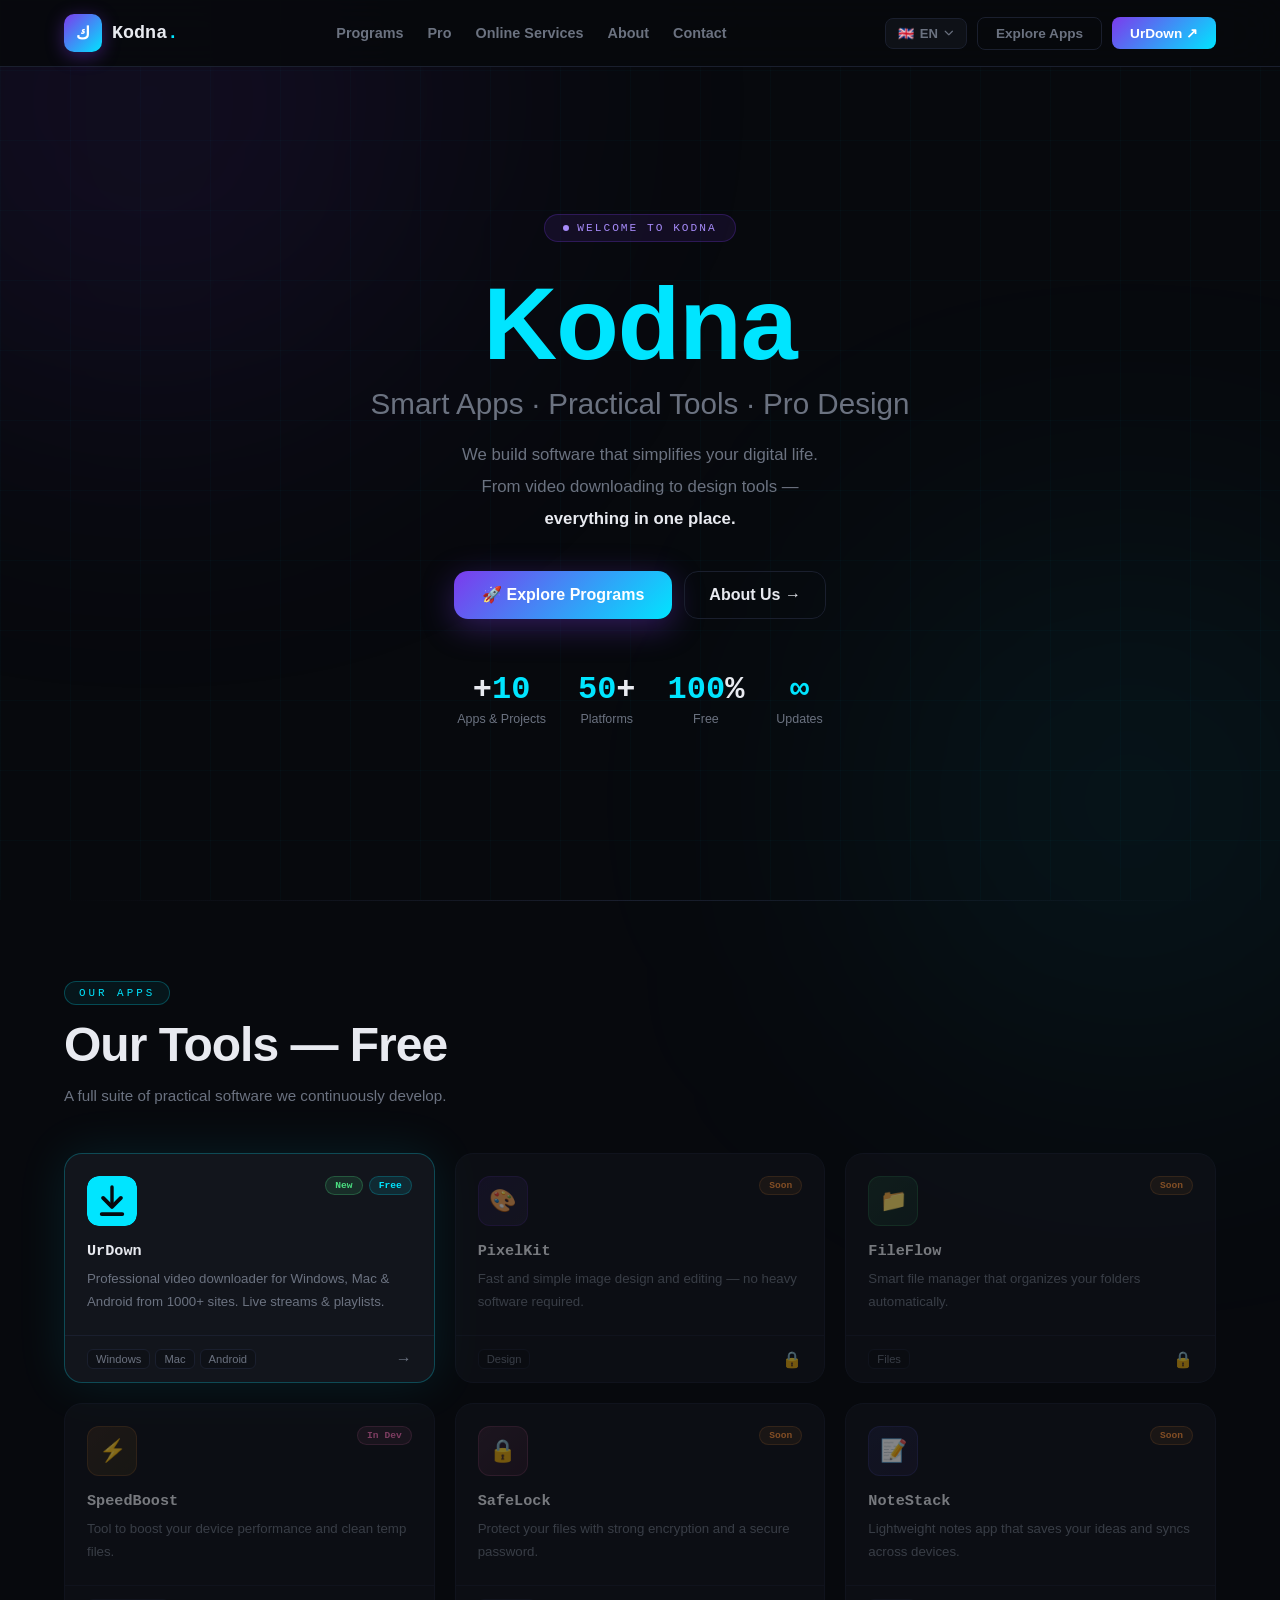
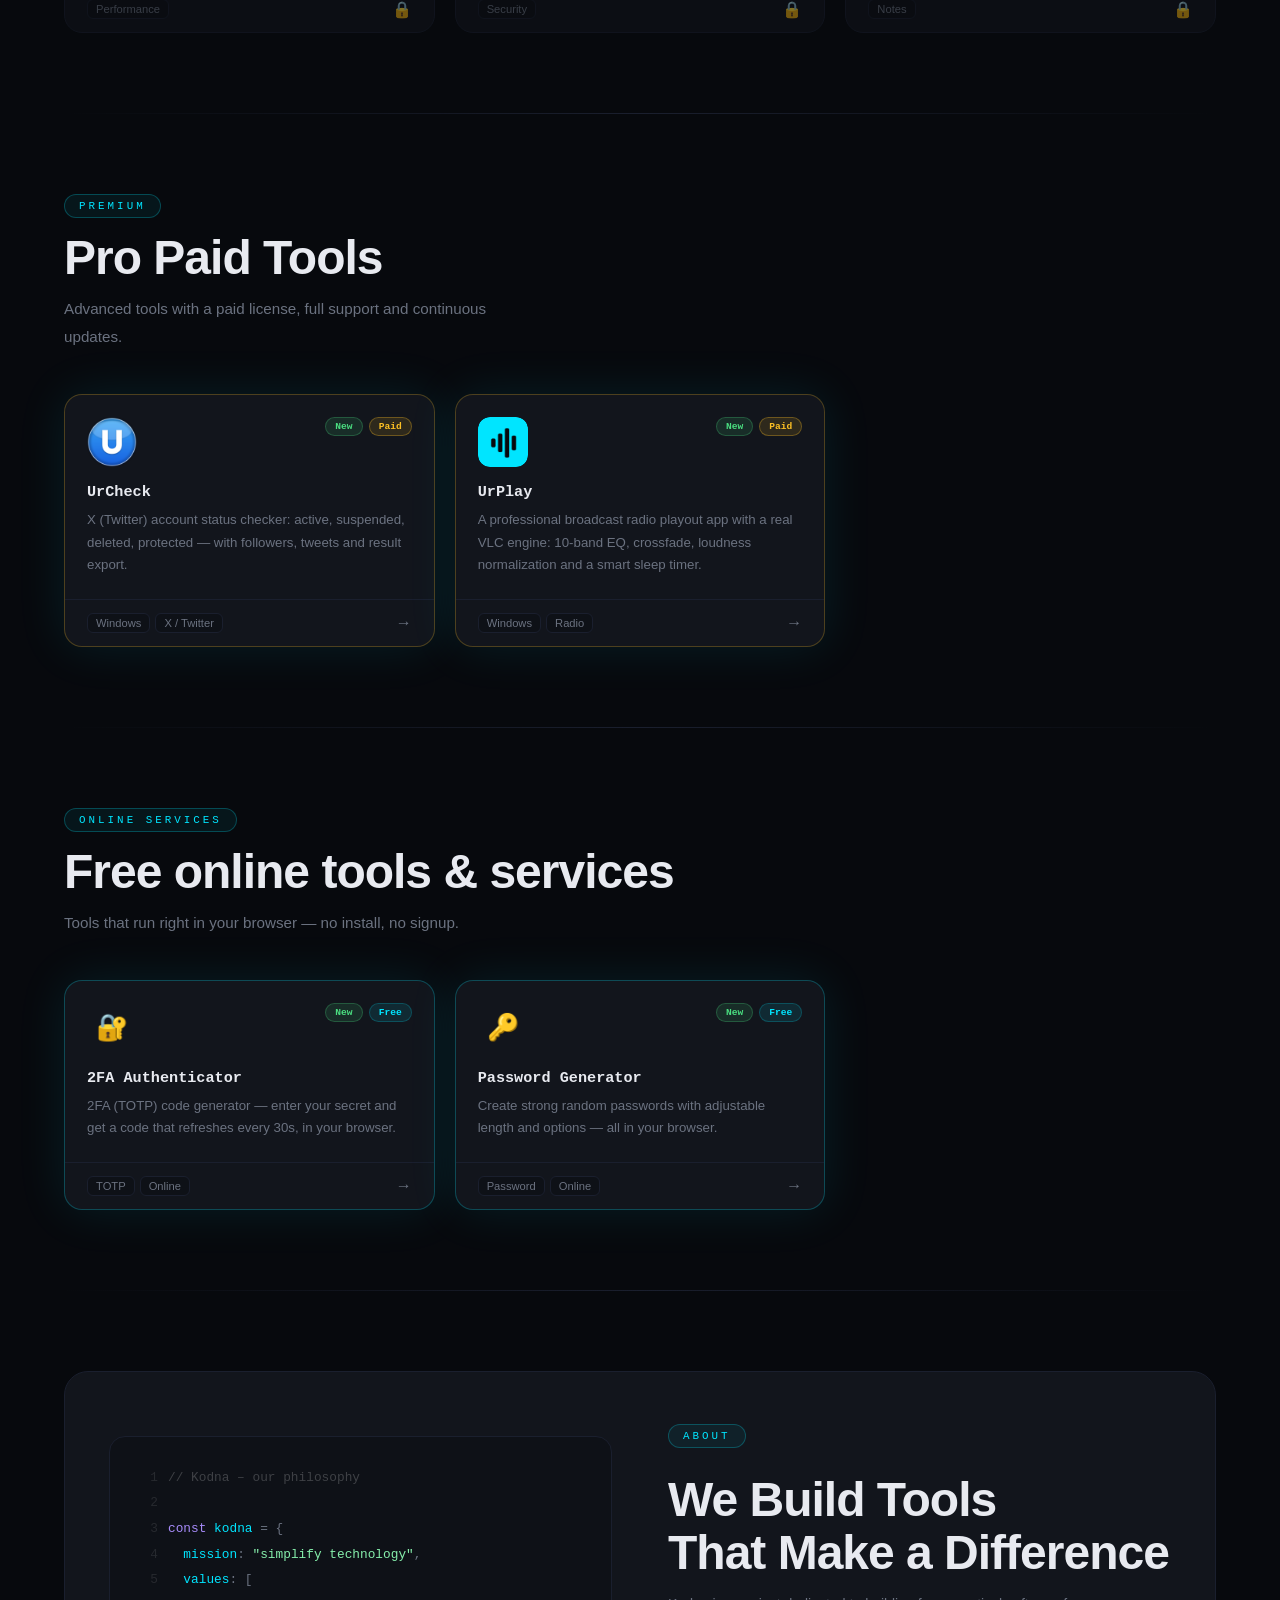
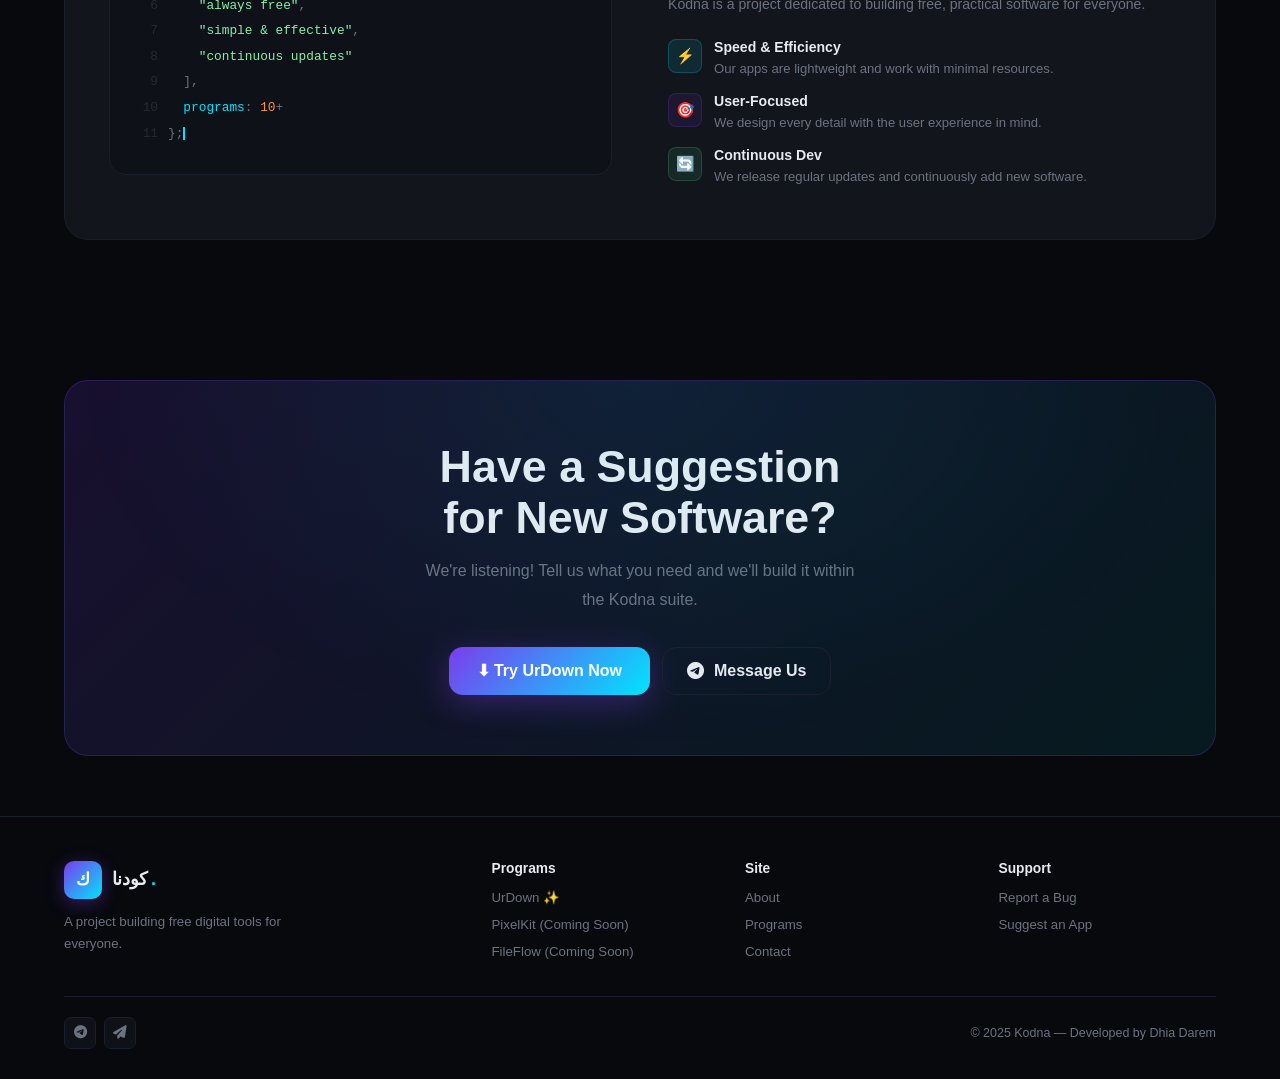
==== commit d9b460a9: "Update index.html" ====
--- a/index.html
+++ b/index.html
@@ -629,6 +629,26 @@
         <span class="prog-arrow">←</span>
       </div>
     </a>
+    <!-- UrPlay (paid) -->
+    <a class="prog-card featured pro" href="urplay.html" aria-label="UrPlay - Broadcast Radio Playout">
+      <div class="prog-card-top">
+        <div class="prog-icon-wrap" style="background:none;border:none;padding:0;width:50px;height:50px;overflow:hidden">
+          <img src="urplay_icon_512.png" alt="UrPlay" width="50" height="50" style="display:block;border-radius:12px">
+        </div>
+        <div class="prog-card-badges">
+          <span class="badge new" data-i18n="badge_new">جديد</span>
+          <span class="badge pro" data-i18n="badge_pro">مدفوع</span>
+        </div>
+      </div>
+      <div class="prog-card-body">
+        <div class="prog-name">UrPlay</div>
+        <div class="prog-desc" data-i18n="urplay_desc">مشغّل بث إذاعي احترافي بمحرك VLC حقيقي: Equalizer 10 نطاقات، Crossfade، تطبيع صوت، ومؤقت توقف ذكي.</div>
+      </div>
+      <div class="prog-card-footer">
+        <div class="prog-tags"><span class="prog-tag">Windows</span><span class="prog-tag">Radio</span></div>
+        <span class="prog-arrow">←</span>
+      </div>
+    </a>
   </div>
 </section>
 
@@ -812,7 +832,7 @@
 ar:{dir:'rtl',flag:'🇮🇶',code:'AR',
  pwgen_name:'مولّد كلمات المرور',pwgen_desc:'أنشئ كلمات مرور عشوائية قوية بطول وخيارات قابلة للضبط — كلها داخل متصفحك.',
  nav_online:'خدمات أون لاين',mobile_online:'🛠 خدمات أون لاين',sec_online:'خدمات أون لاين',online_title:'خدمات وأدوات أون لاين مجانية',online_desc:'أدوات تعمل مباشرة في متصفحك بلا تثبيت ولا تسجيل.',twofa_name:'مولّد رمز 2FA',twofa_desc:'مولّد رمز المصادقة الثنائية (TOTP) — أدخل المفتاح واحصل على رمز يتغيّر كل 30 ثانية، داخل متصفحك.',tag_online:'أونلاين',
-  nav_pro:'احترافي',mobile_pro:'⭐ احترافي',sec_pro:'الإصدار الاحترافي',pro_title:'برامج احترافية مدفوعة',pro_desc:'أدوات متقدمة باشتراك مدفوع، مع دعم وتحديثات مستمرة.',badge_pro:'مدفوع',urcheck_desc:'فاحص حالة حسابات X (تويتر): نشط، موقوف، محذوف، محمي — مع المتابعين والتغريدات وتصدير النتائج.',
+  nav_pro:'احترافي',mobile_pro:'⭐ احترافي',sec_pro:'الإصدار الاحترافي',pro_title:'برامج احترافية مدفوعة',pro_desc:'أدوات متقدمة باشتراك مدفوع، مع دعم وتحديثات مستمرة.',badge_pro:'مدفوع',urcheck_desc:'فاحص حالة حسابات X (تويتر): نشط، موقوف، محذوف، محمي — مع المتابعين والتغريدات وتصدير النتائج.',urplay_desc:'مشغّل بث إذاعي احترافي بمحرك VLC حقيقي: Equalizer 10 نطاقات، Crossfade، تطبيع صوت، ومؤقت توقف ذكي.',
   nav_programs:'البرامج',nav_about:'من نحن',nav_contact:'تواصل',nav_explore:'استكشف البرامج',
   mobile_programs:'📦 البرامج',mobile_about:'👥 من نحن',mobile_contact:'📬 تواصل',
   hero_eyebrow:'مرحباً بك في كودنا',
@@ -849,7 +869,7 @@
 en:{dir:'ltr',flag:'🇬🇧',code:'EN',
  pwgen_name:'Password Generator',pwgen_desc:'Create strong random passwords with adjustable length and options — all in your browser.',
  nav_online:'Online Services',mobile_online:'🛠 Online Services',sec_online:'Online Services',online_title:'Free online tools & services',online_desc:'Tools that run right in your browser — no install, no signup.',twofa_name:'2FA Authenticator',twofa_desc:'2FA (TOTP) code generator — enter your secret and get a code that refreshes every 30s, in your browser.',tag_online:'Online',
-  nav_pro:'Pro',mobile_pro:'⭐ Pro',sec_pro:'Premium',pro_title:'Pro Paid Tools',pro_desc:'Advanced tools with a paid license, full support and continuous updates.',badge_pro:'Paid',urcheck_desc:'X (Twitter) account status checker: active, suspended, deleted, protected — with followers, tweets and result export.',
+  nav_pro:'Pro',mobile_pro:'⭐ Pro',sec_pro:'Premium',pro_title:'Pro Paid Tools',pro_desc:'Advanced tools with a paid license, full support and continuous updates.',badge_pro:'Paid',urcheck_desc:'X (Twitter) account status checker: active, suspended, deleted, protected — with followers, tweets and result export.',urplay_desc:'A professional broadcast radio playout app with a real VLC engine: 10-band EQ, crossfade, loudness normalization and a smart sleep timer.',
   nav_programs:'Programs',nav_about:'About',nav_contact:'Contact',nav_explore:'Explore Apps',
   mobile_programs:'📦 Programs',mobile_about:'👥 About',mobile_contact:'📬 Contact',
   hero_eyebrow:'Welcome to Kodna',
@@ -886,7 +906,7 @@
 ku:{dir:'rtl',flag:'🏔️',code:'KU',
  pwgen_name:'دروستکەری وشەی نهێنی',pwgen_desc:'وشەی نهێنی بەهێز و هەڕەمەکی دروست بکە بە درێژی و هەڵبژاردنی گونجاو — هەمووی لە وێبگەڕەکەتدا.',
  nav_online:'خزمەتگوزاری ئۆنڵاین',mobile_online:'🛠 خزمەتگوزاری ئۆنڵاین',sec_online:'خزمەتگوزاری ئۆنڵاین',online_title:'ئامراز و خزمەتگوزاری ئۆنڵاینی بەخۆڕایی',online_desc:'ئامرازەکان ڕاستەوخۆ لە وێبگەڕەکەتدا کار دەکەن بەبێ دامەزراندن.',twofa_name:'دروستکەری کۆدی 2FA',twofa_desc:'دروستکەری کۆدی 2FA (TOTP) — کلیل بنووسە و کۆدێک وەربگرە کە هەر ٣٠ چرکە دەگۆڕێت.',tag_online:'ئۆنڵاین',
-  nav_pro:'پیشەیی',mobile_pro:'⭐ پیشەیی',sec_pro:'نوسخەی پیشەیی',pro_title:'بەرنامەی پیشەیی پارەدان',pro_desc:'ئامرازی پێشکەوتوو بە مۆڵەتی پارەدان، لەگەڵ پشتگیری و نوێکردنەوەی بەردەوام.',badge_pro:'پارەدان',urcheck_desc:'پشکنینی دۆخی هەژماری X (تویتەر): چالاک، ڕاگیراو، سڕاوەتەوە، پارێزراو — لەگەڵ شوێنکەوتووان و تویت و هەناردەکردنی ئەنجام.',
+  nav_pro:'پیشەیی',mobile_pro:'⭐ پیشەیی',sec_pro:'نوسخەی پیشەیی',pro_title:'بەرنامەی پیشەیی پارەدان',pro_desc:'ئامرازی پێشکەوتوو بە مۆڵەتی پارەدان، لەگەڵ پشتگیری و نوێکردنەوەی بەردەوام.',badge_pro:'پارەدان',urcheck_desc:'پشکنینی دۆخی هەژماری X (تویتەر): چالاک، ڕاگیراو، سڕاوەتەوە، پارێزراو — لەگەڵ شوێنکەوتووان و تویت و هەناردەکردنی ئەنجام.',urplay_desc:'بەرنامەیەکی پیشەیی بۆ لێدانی ڕادیۆی بەرنامەیی بە ماتۆڕی VLC ڕاستەقینە: Equalizer ١٠ بەند، Crossfade، یەکسانکردنی دەنگ، و مۆڵەتی خەوی زیرەک.',
   nav_programs:'بەرنامەکان',nav_about:'دەربارە',nav_contact:'پەیوەندی',nav_explore:'بەرنامەکان بپتکۆشە',
   mobile_programs:'📦 بەرنامەکان',mobile_about:'👥 دەربارە',mobile_contact:'📬 پەیوەندی',
   hero_eyebrow:'بەخێربێیت بۆ Kodna',
@@ -923,7 +943,7 @@
 zh:{dir:'ltr',flag:'🇨🇳',code:'ZH',
  pwgen_name:'密码生成器',pwgen_desc:'生成长度与选项可调的强随机密码 — 全部在浏览器中完成。',
  nav_online:'在线服务',mobile_online:'🛠 在线服务',sec_online:'在线服务',online_title:'免费在线工具与服务',online_desc:'直接在浏览器中运行，无需安装或注册。',twofa_name:'2FA 验证器',twofa_desc:'2FA (TOTP) 验证码生成器 — 输入密钥即可获得每 30 秒更新的代码。',tag_online:'在线',
-  nav_pro:'专业版',mobile_pro:'⭐ 专业版',sec_pro:'高级版',pro_title:'专业付费工具',pro_desc:'高级付费工具，提供完整支持与持续更新。',badge_pro:'付费',urcheck_desc:'X（推特）账号状态检测：活跃、封禁、删除、私密 — 含粉丝数、推文数和结果导出。',
+  nav_pro:'专业版',mobile_pro:'⭐ 专业版',sec_pro:'高级版',pro_title:'专业付费工具',pro_desc:'高级付费工具，提供完整支持与持续更新。',badge_pro:'付费',urcheck_desc:'X（推特）账号状态检测：活跃、封禁、删除、私密 — 含粉丝数、推文数和结果导出。',urplay_desc:'专业广播电台播出软件，配备真实的 VLC 引擎：10段均衡器、交叉淡入淡出、响度归一化和智能睡眠定时器。',
   nav_programs:'软件',nav_about:'关于',nav_contact:'联系',nav_explore:'浏览软件',
   mobile_programs:'📦 软件',mobile_about:'👥 关于',mobile_contact:'📬 联系',
   hero_eyebrow:'欢迎来到 Kodna',
@@ -960,7 +980,7 @@
 es:{dir:'ltr',flag:'🇪🇸',code:'ES',
  pwgen_name:'Generador de contraseñas',pwgen_desc:'Crea contraseñas aleatorias fuertes con longitud y opciones ajustables — todo en tu navegador.',
  nav_online:'Servicios online',mobile_online:'🛠 Servicios online',sec_online:'Servicios online',online_title:'Herramientas y servicios online gratis',online_desc:'Herramientas que funcionan en tu navegador, sin instalar ni registrarse.',twofa_name:'Autenticador 2FA',twofa_desc:'Generador de códigos 2FA (TOTP) — introduce tu clave y obtén un código que cambia cada 30 s.',tag_online:'Online',
-  nav_pro:'Pro',mobile_pro:'⭐ Pro',sec_pro:'Premium',pro_title:'Herramientas Pro de pago',pro_desc:'Herramientas avanzadas con licencia de pago, soporte y actualizaciones continuas.',badge_pro:'De pago',urcheck_desc:'Verificador de estado de cuentas de X (Twitter): activa, suspendida, eliminada, protegida — con seguidores, tweets y exportación.',
+  nav_pro:'Pro',mobile_pro:'⭐ Pro',sec_pro:'Premium',pro_title:'Herramientas Pro de pago',pro_desc:'Herramientas avanzadas con licencia de pago, soporte y actualizaciones continuas.',badge_pro:'De pago',urcheck_desc:'Verificador de estado de cuentas de X (Twitter): activa, suspendida, eliminada, protegida — con seguidores, tweets y exportación.',urplay_desc:'Una app profesional de reproducción para radiodifusión con un motor VLC real: ecualizador de 10 bandas, crossfade, normalización de volumen y temporizador de apagado inteligente.',
   nav_programs:'Programas',nav_about:'Nosotros',nav_contact:'Contacto',nav_explore:'Explorar Apps',
   mobile_programs:'📦 Programas',mobile_about:'👥 Nosotros',mobile_contact:'📬 Contacto',
   hero_eyebrow:'Bienvenido a Kodna',
@@ -997,7 +1017,7 @@
 ru:{dir:'ltr',flag:'🇷🇺',code:'RU',
  pwgen_name:'Генератор паролей',pwgen_desc:'Создавайте надёжные случайные пароли с настраиваемой длиной — всё в браузере.',
  nav_online:'Онлайн-сервисы',mobile_online:'🛠 Онлайн-сервисы',sec_online:'Онлайн-сервисы',online_title:'Бесплатные онлайн-инструменты и сервисы',online_desc:'Инструменты прямо в браузере — без установки и регистрации.',twofa_name:'Генератор 2FA',twofa_desc:'Генератор кодов 2FA (TOTP) — введите ключ и получите код, меняющийся каждые 30 секунд.',tag_online:'Онлайн',
-  nav_pro:'Pro',mobile_pro:'⭐ Pro',sec_pro:'Премиум',pro_title:'Профессиональные платные инструменты',pro_desc:'Продвинутые инструменты по платной лицензии, с поддержкой и постоянными обновлениями.',badge_pro:'Платно',urcheck_desc:'Проверка статуса аккаунтов X (Twitter): активен, заблокирован, удалён, защищён — с подписчиками, твитами и экспортом.',
+  nav_pro:'Pro',mobile_pro:'⭐ Pro',sec_pro:'Премиум',pro_title:'Профессиональные платные инструменты',pro_desc:'Продвинутые инструменты по платной лицензии, с поддержкой и постоянными обновлениями.',badge_pro:'Платно',urcheck_desc:'Проверка статуса аккаунтов X (Twitter): активен, заблокирован, удалён, защищён — с подписчиками, твитами и экспортом.',urplay_desc:'Профессиональное приложение для радиовещания с настоящим движком VLC: 10-полосный эквалайзер, кроссфейд, нормализация громкости и умный таймер сна.',
   nav_programs:'Программы',nav_about:'О нас',nav_contact:'Контакт',nav_explore:'Обзор программ',
   mobile_programs:'📦 Программы',mobile_about:'👥 О нас',mobile_contact:'📬 Контакт',
   hero_eyebrow:'Добро пожаловать в Kodna',
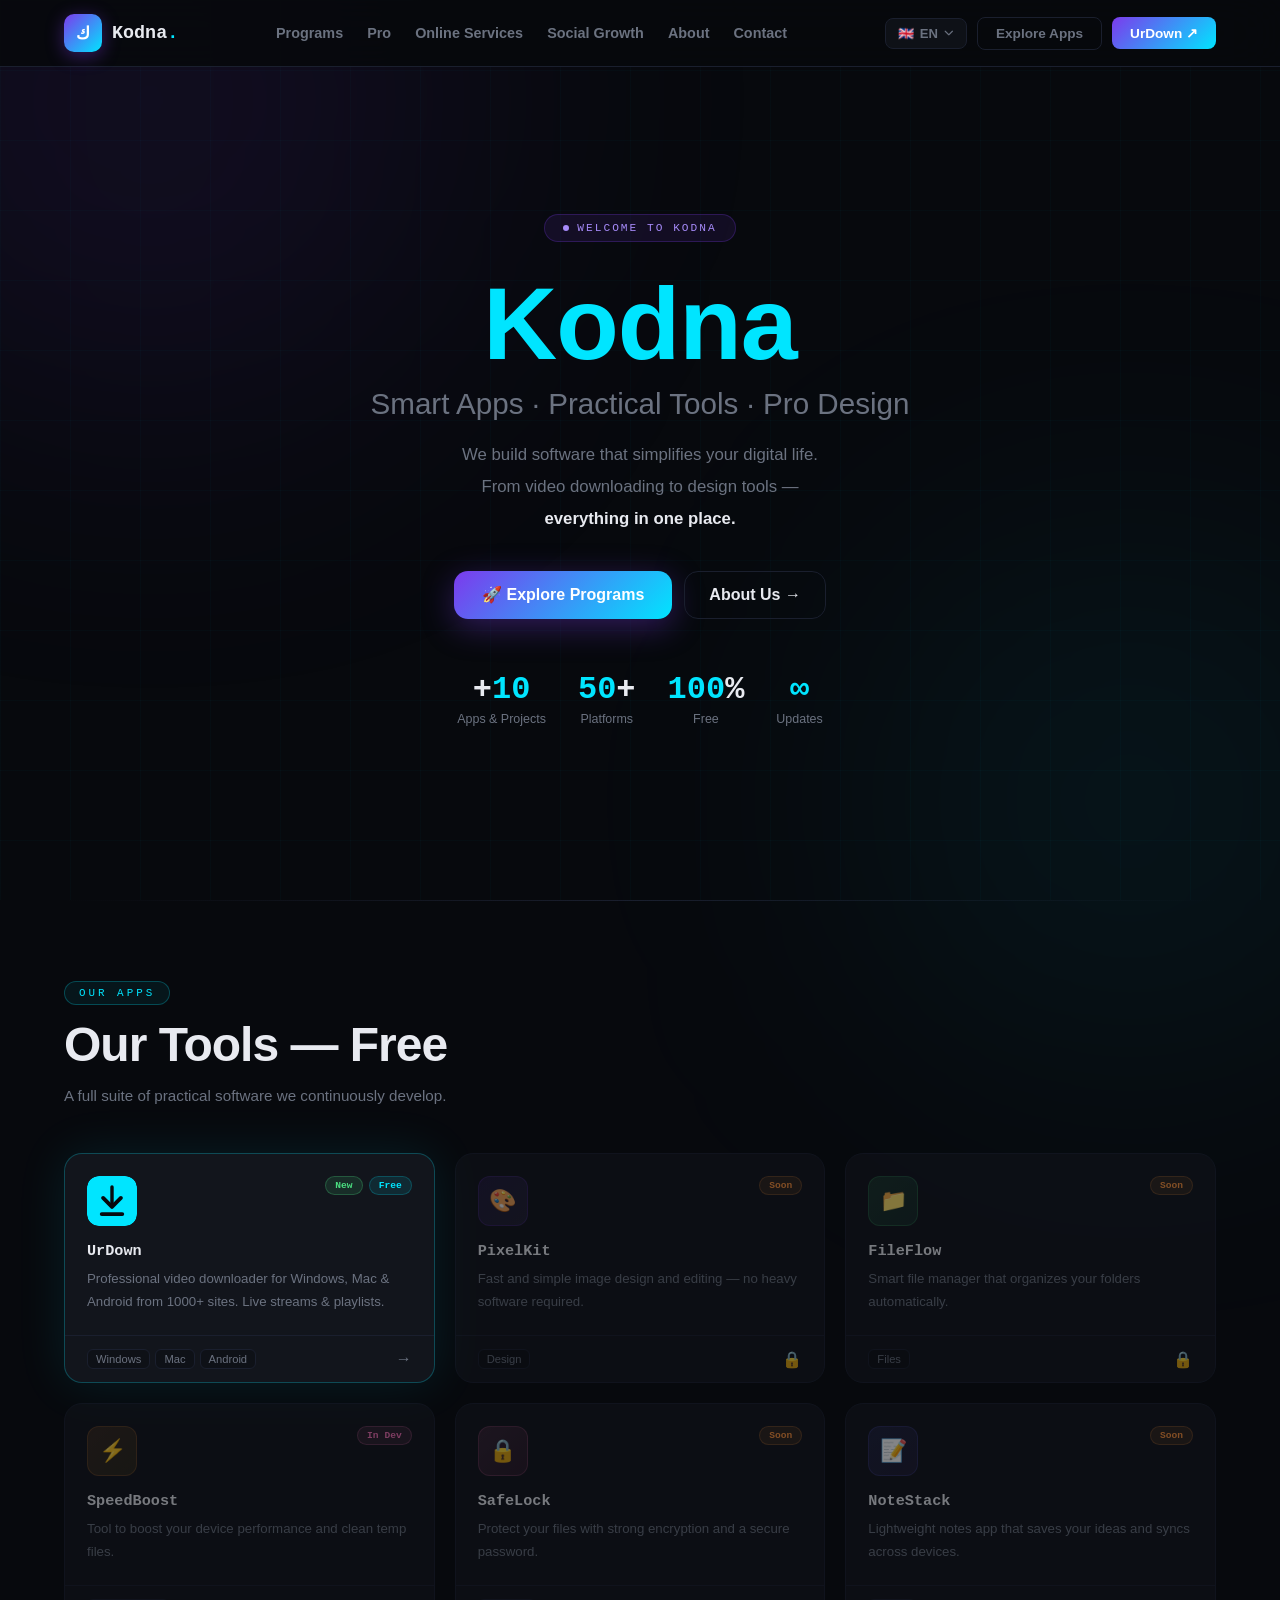
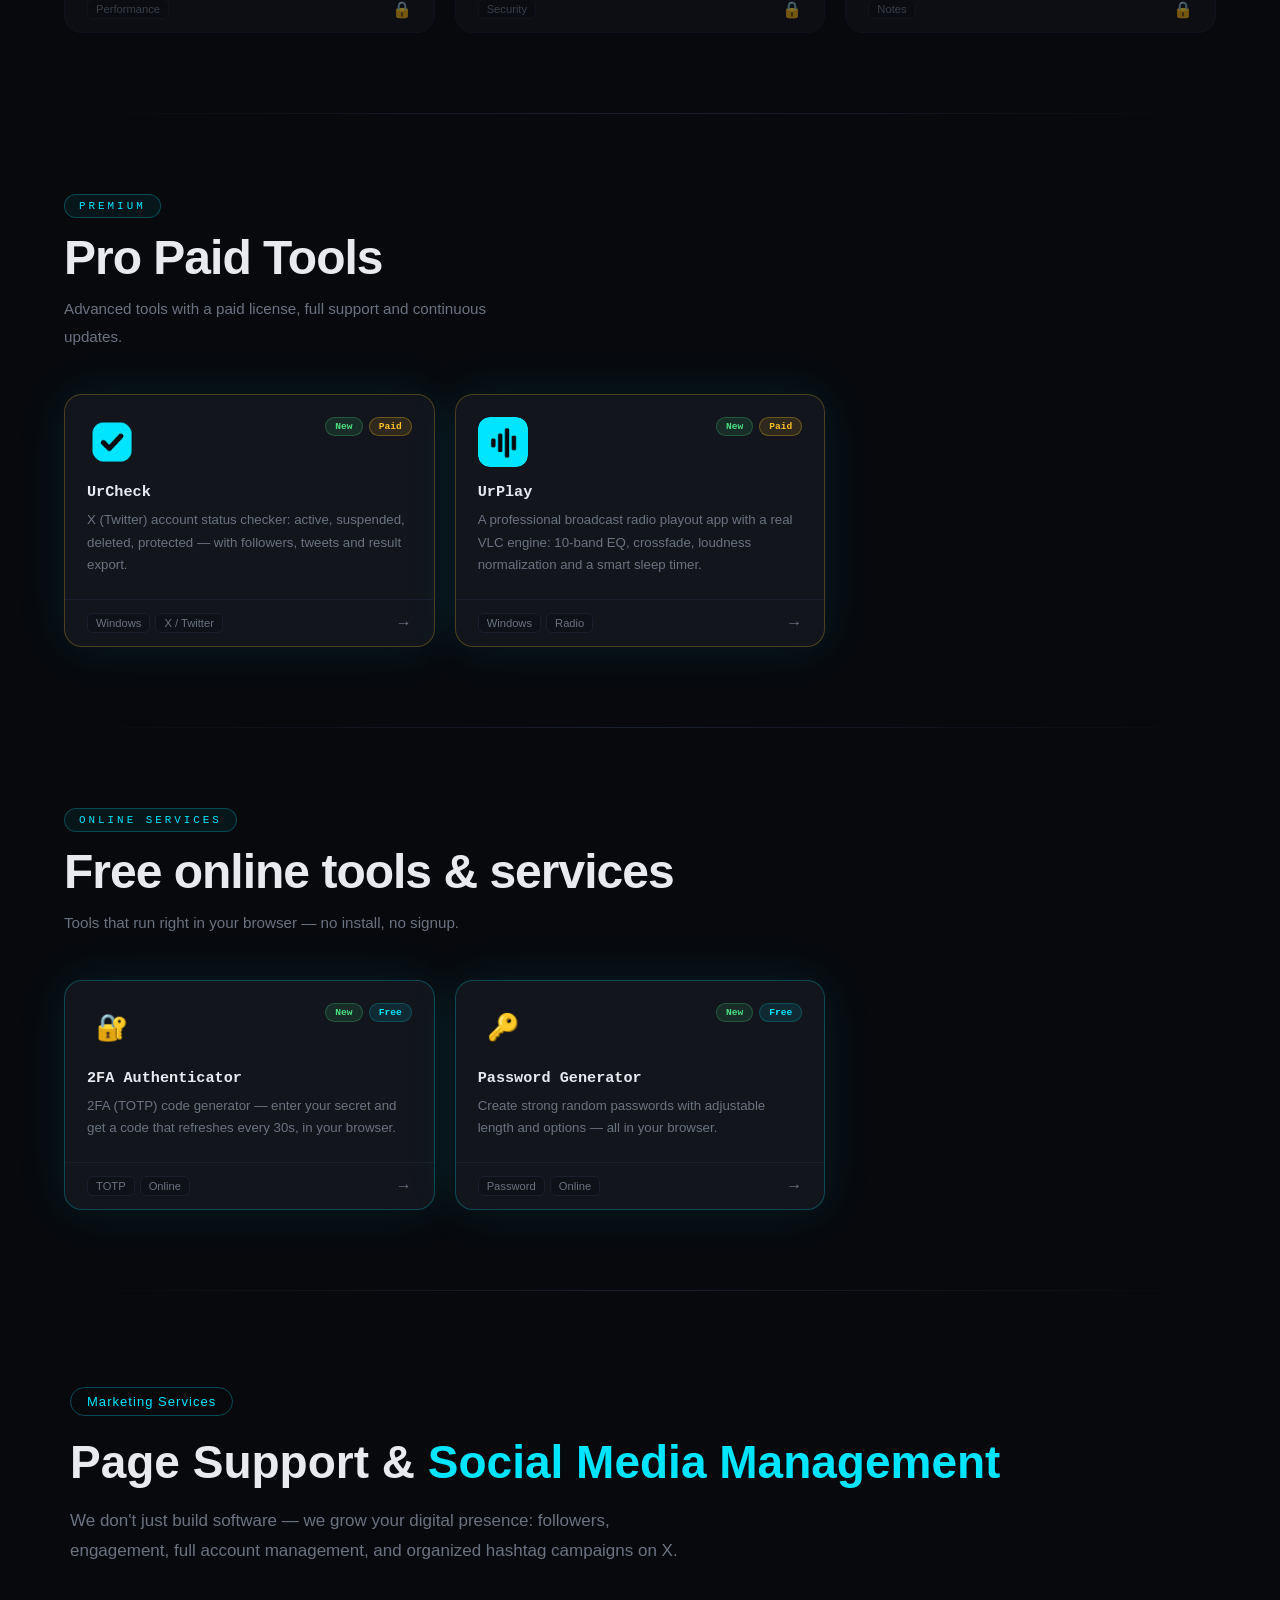
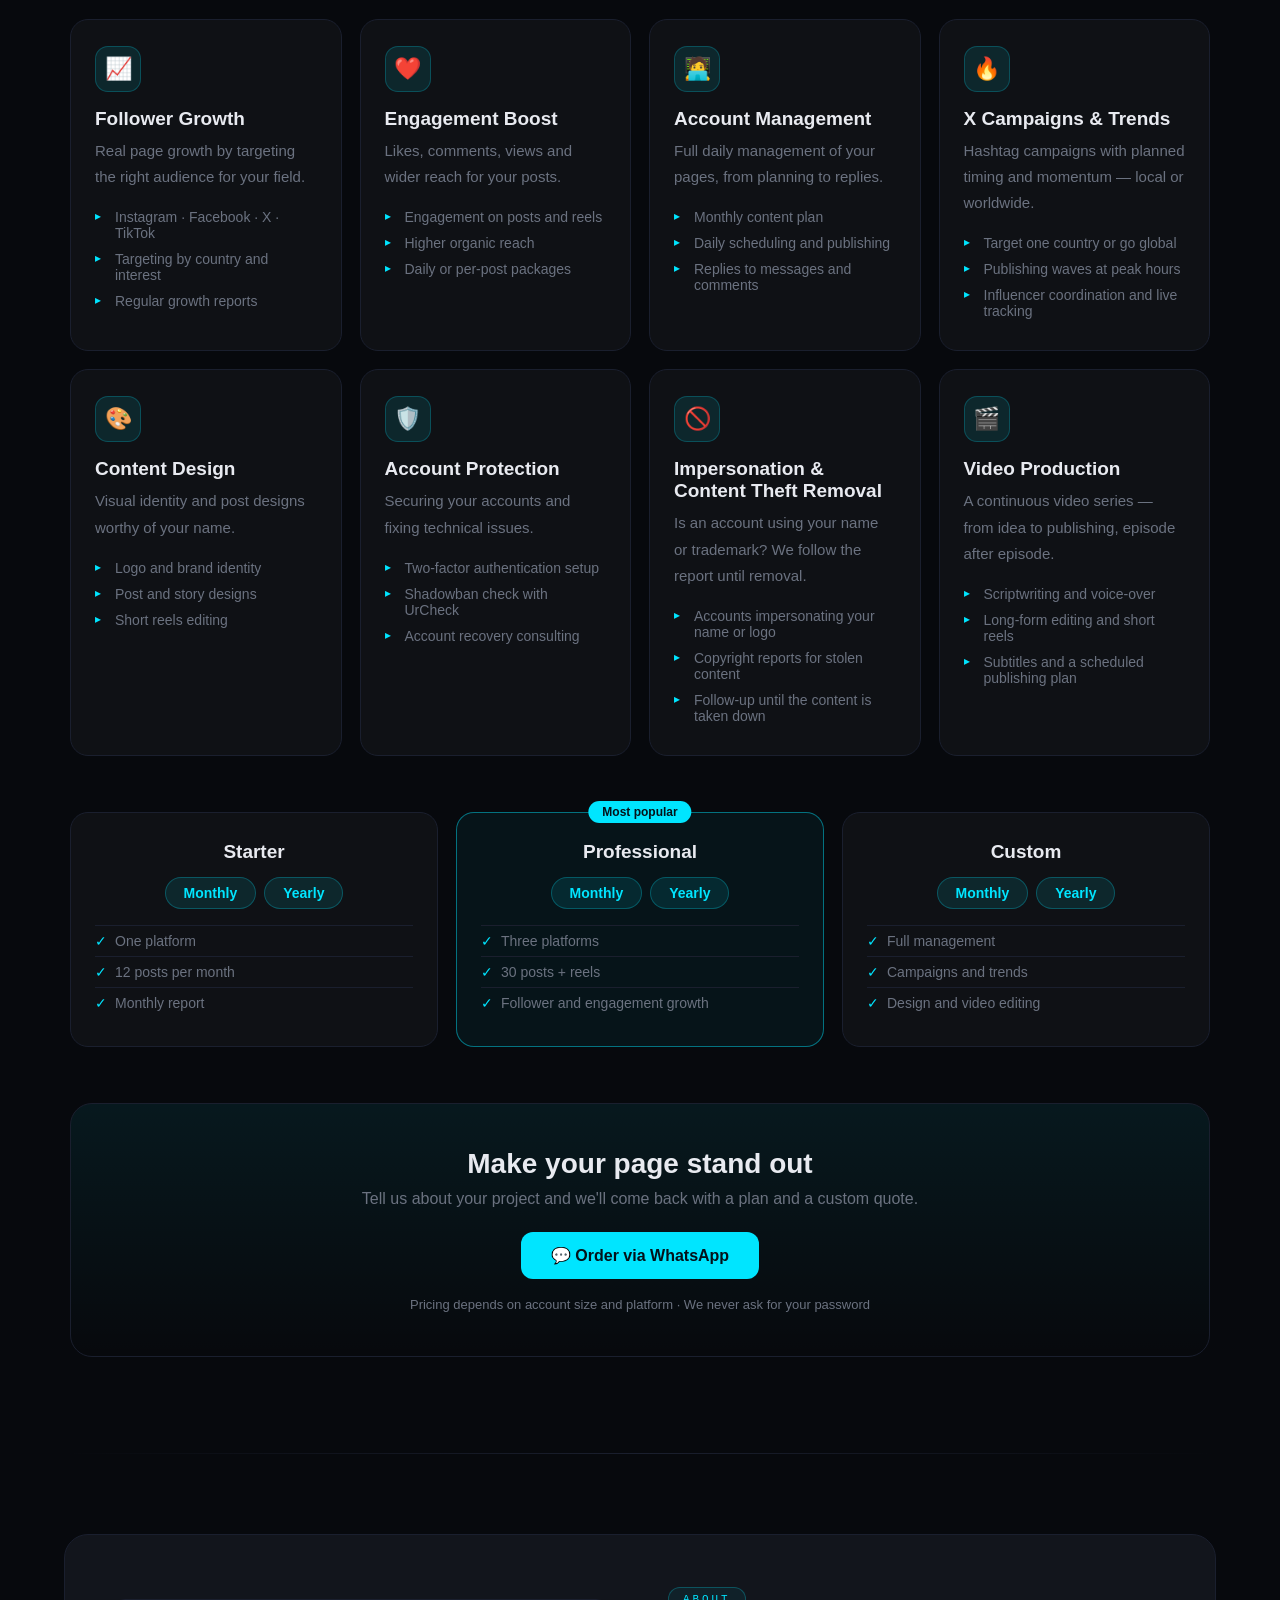
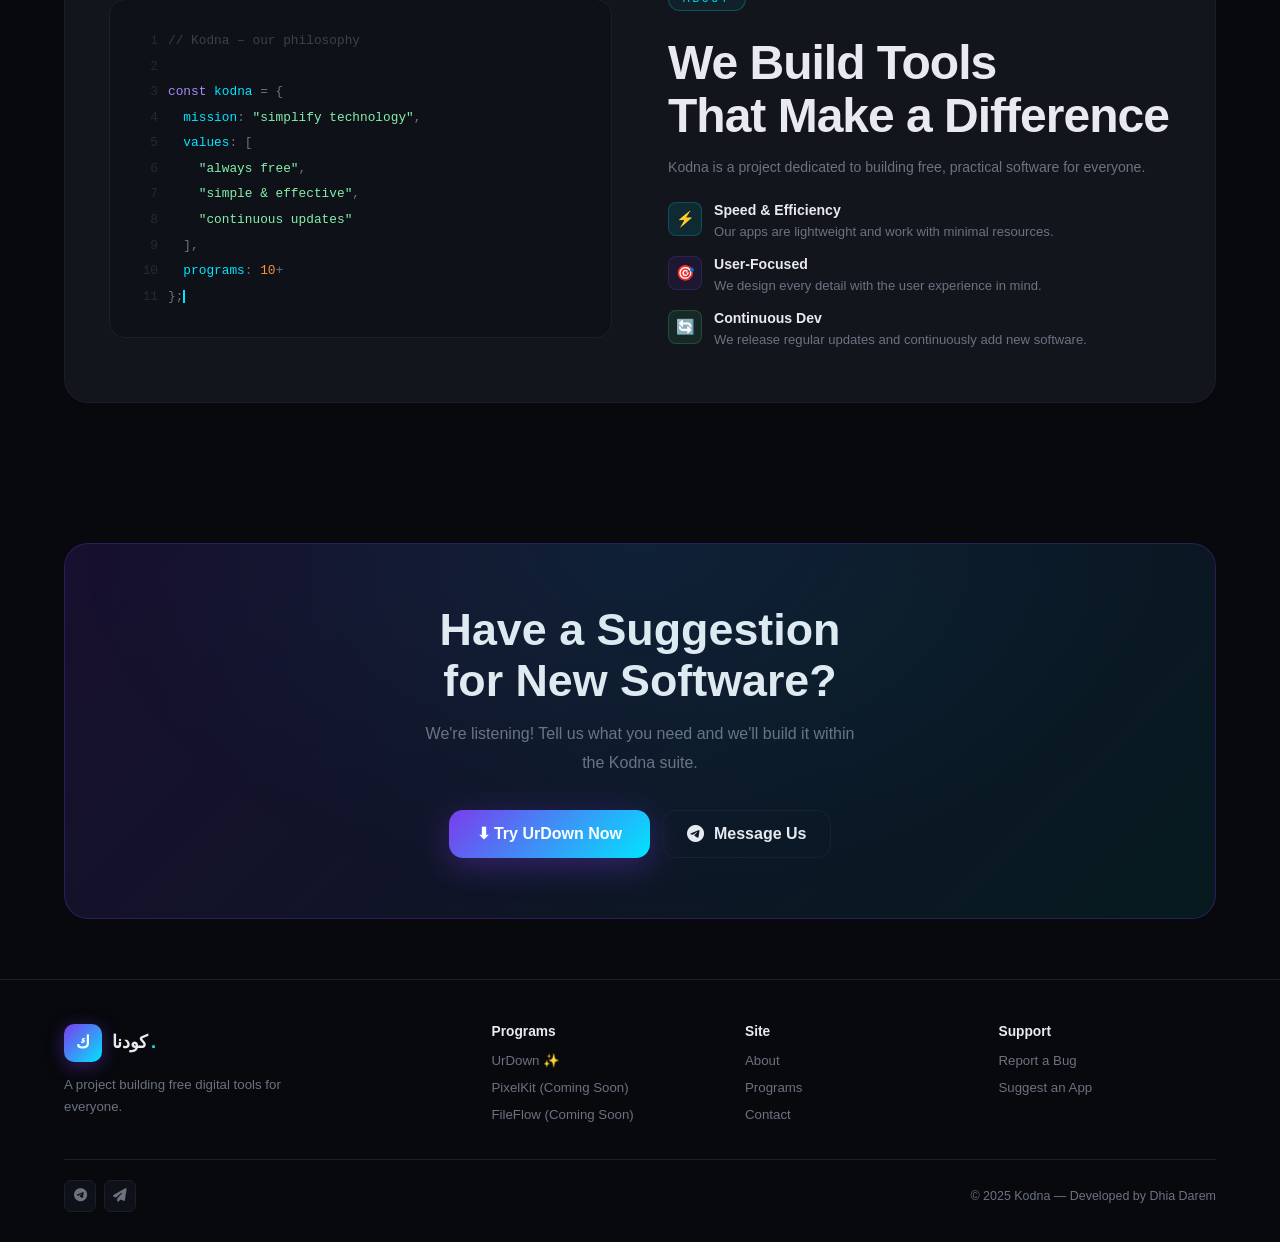
==== commit bd48f424: "Update index.html" ====
--- a/index.html
+++ b/index.html
@@ -449,6 +449,42 @@
 html[dir=ltr] .footer-col ul{align-items:flex-start}
 html[dir=ltr] .about-item-text h4{text-align:left}
 html[dir=ltr] .cta-inner{direction:ltr}
+
+/* ── SOCIAL SERVICES SECTION ───────────────── */
+.kd-social{padding:96px 20px;background:var(--bg);color:var(--text);position:relative;overflow:hidden}
+.kd-social::before{content:"";position:absolute;inset:auto 50% -40% auto;transform:translateX(50%);width:700px;height:700px;background:radial-gradient(circle,rgba(0,229,255,.10),transparent 65%);pointer-events:none}
+.kd-social .kd-wrap{max-width:1140px;margin:0 auto;position:relative;z-index:1}
+.kd-social .kd-eyebrow{display:inline-block;font-size:13px;letter-spacing:.08em;color:var(--accent);border:1px solid rgba(0,229,255,.3);border-radius:999px;padding:6px 16px;margin-bottom:18px}
+.kd-social h2{font-size:clamp(28px,4.4vw,46px);line-height:1.25;margin:0 0 14px;font-weight:800}
+.kd-social h2 span{color:var(--accent)}
+.kd-social .kd-lead{color:var(--muted);font-size:17px;max-width:640px;margin:0 0 52px;line-height:1.8}
+.kd-social .kd-grid{display:grid;gap:18px;grid-template-columns:repeat(auto-fit,minmax(260px,1fr))}
+.kd-social .kd-card{background:rgba(255,255,255,.03);border:1px solid var(--border);border-radius:18px;padding:26px 24px;transition:.25s ease}
+.kd-social .kd-card:hover{transform:translateY(-4px);border-color:rgba(0,229,255,.35);background:rgba(0,229,255,.04)}
+.kd-social .kd-ico{width:46px;height:46px;display:grid;place-items:center;border-radius:13px;font-size:22px;background:rgba(0,229,255,.10);border:1px solid rgba(0,229,255,.22);margin-bottom:16px}
+.kd-social .kd-card h3{margin:0 0 8px;font-size:19px;font-weight:700}
+.kd-social .kd-card p{margin:0 0 14px;color:var(--muted);font-size:15px;line-height:1.75}
+.kd-social .kd-card ul{margin:0;padding:0;list-style:none;font-size:14px;color:var(--muted)}
+.kd-social .kd-card li{padding:5px 0;position:relative;padding-inline-start:20px}
+.kd-social .kd-card li::before{content:"\25B8";position:absolute;inset-inline-start:0;color:var(--accent);font-size:12px;transform:scaleX(1)}
+[dir="rtl"] .kd-social .kd-card li::before{transform:scaleX(-1)}
+.kd-social .kd-plans{display:grid;gap:18px;grid-template-columns:repeat(auto-fit,minmax(250px,1fr));margin-top:56px}
+.kd-social .kd-plan{background:rgba(255,255,255,.03);border:1px solid var(--border);border-radius:18px;padding:28px 24px;text-align:center}
+.kd-social .kd-plan.kd-best{border-color:rgba(0,229,255,.45);background:rgba(0,229,255,.05);position:relative}
+.kd-social .kd-badge{position:absolute;top:-12px;left:50%;transform:translateX(-50%);background:var(--accent);color:#04121a;font-size:12px;font-weight:800;padding:4px 14px;border-radius:999px;white-space:nowrap}
+.kd-social .kd-plan h4{margin:0 0 14px;font-size:19px}
+.kd-social .kd-terms{display:flex;gap:8px;justify-content:center;margin:0 0 6px;flex-wrap:wrap}
+.kd-social .kd-term{font-size:14px;font-weight:700;color:var(--accent);background:rgba(0,229,255,.10);border:1px solid rgba(0,229,255,.25);border-radius:999px;padding:7px 18px}
+.kd-social .kd-plan ul{list-style:none;margin:16px 0 0;padding:0;color:var(--muted);font-size:14px;text-align:start}
+.kd-social .kd-plan li{padding:7px 0;position:relative;padding-inline-start:20px;border-top:1px solid var(--border)}
+.kd-social .kd-plan li::before{content:"\2713";position:absolute;inset-inline-start:0;color:var(--accent)}
+.kd-social .kd-cta{margin-top:56px;text-align:center;background:linear-gradient(180deg,rgba(0,229,255,.07),transparent);border:1px solid var(--border);border-radius:22px;padding:44px 24px}
+.kd-social .kd-cta h3{margin:0 0 10px;font-size:clamp(20px,3vw,28px)}
+.kd-social .kd-cta p{color:var(--muted);margin:0 0 24px}
+.kd-social .kd-btn{display:inline-flex;align-items:center;gap:8px;background:var(--accent);color:#04121a;font-weight:800;text-decoration:none;padding:14px 30px;border-radius:12px;transition:.2s}
+.kd-social .kd-btn:hover{filter:brightness(1.1);transform:translateY(-2px)}
+.kd-social .kd-note{margin-top:18px;font-size:13px;color:var(--muted)}
+@media(max-width:600px){.kd-social{padding:70px 16px}}
 </style>
 </head>
 
@@ -467,6 +503,7 @@
     <li><a href="#programs" data-i18n="nav_programs">البرامج</a></li>
     <li><a href="#pro" data-i18n="nav_pro">احترافي</a></li>
     <li><a href="#online" data-i18n="nav_online">خدمات أون لاين</a></li>
+    <li><a href="#social" data-i18n="soc_nav">دعم الصفحات</a></li>
     <li><a href="#about" data-i18n="nav_about">من نحن</a></li>
     <li><a href="#contact" data-i18n="nav_contact">تواصل</a></li>
   </ul>
@@ -498,6 +535,7 @@
   <a href="#programs" onclick="toggleMenu()" data-i18n="mobile_programs">📦 البرامج</a>
   <a href="#pro" onclick="toggleMenu()" data-i18n="mobile_pro">⭐ احترافي</a>
   <a href="#online" onclick="toggleMenu()" data-i18n="mobile_online">🛠 خدمات أون لاين</a>
+  <a href="#social" onclick="toggleMenu()" data-i18n="soc_mnav">📣 دعم الصفحات</a>
   <a href="#about" onclick="toggleMenu()" data-i18n="mobile_about">👥 من نحن</a>
   <a href="#contact" onclick="toggleMenu()" data-i18n="mobile_contact">📬 تواصل</a>
   <a href="urdown.html">⬇ UrDown</a>
@@ -696,6 +734,140 @@
         <span class="prog-arrow">←</span>
       </div>
     </a>
+  </div>
+</section>
+
+<div class="divider"></div>
+
+<!-- ═══ SOCIAL SERVICES ═══ -->
+<section class="kd-social rev" id="social" aria-label="Social Media Services">
+  <div class="kd-wrap">
+
+    <span class="kd-eyebrow" data-i18n="soc_tag">خدمات تسويقية</span>
+    <h2 data-i18n-html="soc_title">دعم الصفحات و<span>إدارة السوشل ميديا</span></h2>
+    <p class="kd-lead" data-i18n="soc_desc">ما نبني برامج بس — نشتغل وياك على حضورك الرقمي: متابعين، تفاعل، إدارة كاملة لحساباتك، وحملات هاشتاق منظّمة على منصة X.</p>
+
+    <div class="kd-grid">
+      <div class="kd-card">
+        <div class="kd-ico">📈</div>
+        <h3 data-i18n="soc_c1t">زيادة المتابعين</h3>
+        <p data-i18n="soc_c1d">نمو حقيقي للصفحة عبر استهداف الجمهور المناسب لمجالك.</p>
+        <ul>
+          <li data-i18n="soc_c1a">إنستغرام · فيسبوك · X · تيك توك</li>
+          <li data-i18n="soc_c1b">استهداف حسب البلد والاهتمام</li>
+          <li data-i18n="soc_c1c">تقرير نمو دوري</li>
+        </ul>
+      </div>
+      <div class="kd-card">
+        <div class="kd-ico">❤️</div>
+        <h3 data-i18n="soc_c2t">رفع التفاعل</h3>
+        <p data-i18n="soc_c2d">لايكات، تعليقات، مشاهدات ووصول أعلى لمنشوراتك.</p>
+        <ul>
+          <li data-i18n="soc_c2a">تفاعل على المنشورات والريلز</li>
+          <li data-i18n="soc_c2b">رفع نسبة الوصول</li>
+          <li data-i18n="soc_c2c">باقات يومية أو لكل منشور</li>
+        </ul>
+      </div>
+      <div class="kd-card">
+        <div class="kd-ico">🧑‍💻</div>
+        <h3 data-i18n="soc_c3t">إدارة الحسابات</h3>
+        <p data-i18n="soc_c3d">إدارة يومية كاملة لصفحاتك من التخطيط للنشر والرد.</p>
+        <ul>
+          <li data-i18n="soc_c3a">خطة محتوى شهرية</li>
+          <li data-i18n="soc_c3b">جدولة ونشر يومي</li>
+          <li data-i18n="soc_c3c">رد على الرسائل والتعليقات</li>
+        </ul>
+      </div>
+      <div class="kd-card">
+        <div class="kd-ico">🔥</div>
+        <h3 data-i18n="soc_c4t">حملات وترندات X</h3>
+        <p data-i18n="soc_c4d">حملات هاشتاق بتوقيت وزخم مدروس — محلياً أو عالمياً.</p>
+        <ul>
+          <li data-i18n="soc_c4a">استهداف دولة محددة أو ترند عالمي</li>
+          <li data-i18n="soc_c4b">جدولة موجات النشر بتوقيت الذروة</li>
+          <li data-i18n="soc_c4c">تنسيق مع مؤثرين ومتابعة الأداء</li>
+        </ul>
+      </div>
+      <div class="kd-card">
+        <div class="kd-ico">🎨</div>
+        <h3 data-i18n="soc_c5t">تصميم المحتوى</h3>
+        <p data-i18n="soc_c5d">هوية بصرية وتصاميم منشورات تليق باسمك.</p>
+        <ul>
+          <li data-i18n="soc_c5a">لوغو وهوية بصرية</li>
+          <li data-i18n="soc_c5b">تصاميم منشورات وستوري</li>
+          <li data-i18n="soc_c5c">مونتاج ريلز قصيرة</li>
+        </ul>
+      </div>
+      <div class="kd-card">
+        <div class="kd-ico">🛡️</div>
+        <h3 data-i18n="soc_c6t">حماية الحساب</h3>
+        <p data-i18n="soc_c6d">تأمين حساباتك ومعالجة المشاكل التقنية.</p>
+        <ul>
+          <li data-i18n="soc_c6a">تفعيل الحماية الثنائية</li>
+          <li data-i18n="soc_c6b">فحص الشادوبان بأداة UrCheck</li>
+          <li data-i18n="soc_c6c">استشارة استرجاع الحسابات</li>
+        </ul>
+      </div>
+      <div class="kd-card">
+        <div class="kd-ico">🚫</div>
+        <h3 data-i18n="soc_c7t">إزالة الانتحال والمحتوى المسروق</h3>
+        <p data-i18n="soc_c7d">حساب ينتحل اسمك أو علامتك التجارية؟ نتابع البلاغ لحد الإزالة.</p>
+        <ul>
+          <li data-i18n="soc_c7a">حسابات تنتحل اسمك أو لوغوك</li>
+          <li data-i18n="soc_c7b">بلاغ حقوق نشر للمحتوى المسروق</li>
+          <li data-i18n="soc_c7c">متابعة البلاغ حتى الإزالة</li>
+        </ul>
+      </div>
+      <div class="kd-card">
+        <div class="kd-ico">🎬</div>
+        <h3 data-i18n="soc_c8t">إنتاج الفيديو</h3>
+        <p data-i18n="soc_c8d">سلسلة فيديوهات متواصلة — من الفكرة للنشر، حلقة ورا حلقة.</p>
+        <ul>
+          <li data-i18n="soc_c8a">كتابة سكربت وتعليق صوتي</li>
+          <li data-i18n="soc_c8b">مونتاج طويل وريلز قصيرة</li>
+          <li data-i18n="soc_c8c">ترجمة وخطة نشر مجدولة</li>
+        </ul>
+      </div>
+    </div>
+
+    <div class="kd-plans">
+      <div class="kd-plan">
+        <h4 data-i18n="soc_p1t">البداية</h4>
+        <div class="kd-terms"><span class="kd-term" data-i18n="soc_month">شهري</span><span class="kd-term" data-i18n="soc_year">سنوي</span></div>
+        <ul>
+          <li data-i18n="soc_p1a">منصة واحدة</li>
+          <li data-i18n="soc_p1b">12 منشور شهرياً</li>
+          <li data-i18n="soc_p1c">تقرير شهري</li>
+        </ul>
+      </div>
+      <div class="kd-plan kd-best">
+        <span class="kd-badge" data-i18n="soc_best">الأكثر طلباً</span>
+        <h4 data-i18n="soc_p2t">الاحترافي</h4>
+        <div class="kd-terms"><span class="kd-term" data-i18n="soc_month">شهري</span><span class="kd-term" data-i18n="soc_year">سنوي</span></div>
+        <ul>
+          <li data-i18n="soc_p2a">ثلاث منصات</li>
+          <li data-i18n="soc_p2b">30 منشور + ريلز</li>
+          <li data-i18n="soc_p2c">زيادة متابعين وتفاعل</li>
+        </ul>
+      </div>
+      <div class="kd-plan">
+        <h4 data-i18n="soc_p3t">حسب الطلب</h4>
+        <div class="kd-terms"><span class="kd-term" data-i18n="soc_month">شهري</span><span class="kd-term" data-i18n="soc_year">سنوي</span></div>
+        <ul>
+          <li data-i18n="soc_p3a">إدارة كاملة</li>
+          <li data-i18n="soc_p3b">حملات وترندات</li>
+          <li data-i18n="soc_p3c">تصميم ومونتاج</li>
+        </ul>
+      </div>
+    </div>
+
+    <div class="kd-cta">
+      <h3 data-i18n="soc_ctat">خلّي صفحتك تفرق</h3>
+      <p data-i18n="soc_ctad">راسلنا وخبّرنا عن مشروعك، ونرجعلك بخطة وعرض سعر خاص.</p>
+      <a class="kd-btn" href="https://wa.me/9647901300262?text=%D9%85%D8%B1%D8%AD%D8%A8%D8%A7%D9%8B%D8%8C%20%D8%A3%D8%B1%D9%8A%D8%AF%20%D8%A7%D9%84%D8%A7%D8%B3%D8%AA%D9%81%D8%B3%D8%A7%D8%B1%20%D8%B9%D9%86%20%D8%AE%D8%AF%D9%85%D8%A7%D8%AA%20%D8%AF%D8%B9%D9%85%20%D8%A7%D9%84%D8%B5%D9%81%D8%AD%D8%A7%D8%AA" target="_blank" rel="noopener" data-i18n="soc_wa">💬 اطلب الخدمة عبر واتساب</a>
+      <div class="kd-note" data-i18n="soc_note">التسعير حسب حجم الحساب والمنصة · لا نطلب كلمة مرور حسابك</div>
+    </div>
+
   </div>
 </section>
 
@@ -830,6 +1002,7 @@
 ───────────────────────────────────────────── */
 const T = {
 ar:{dir:'rtl',flag:'🇮🇶',code:'AR',
+ soc_nav:"دعم الصفحات",soc_mnav:"📣 دعم الصفحات",soc_tag:"خدمات تسويقية",soc_title:"دعم الصفحات و<span>إدارة السوشل ميديا</span>",soc_desc:"ما نبني برامج بس — نشتغل وياك على حضورك الرقمي: متابعين، تفاعل، إدارة كاملة لحساباتك، وحملات هاشتاق منظّمة على منصة X.",soc_c1t:"زيادة المتابعين",soc_c1d:"نمو حقيقي للصفحة عبر استهداف الجمهور المناسب لمجالك.",soc_c1a:"إنستغرام · فيسبوك · X · تيك توك",soc_c1b:"استهداف حسب البلد والاهتمام",soc_c1c:"تقرير نمو دوري",soc_c2t:"رفع التفاعل",soc_c2d:"لايكات، تعليقات، مشاهدات ووصول أعلى لمنشوراتك.",soc_c2a:"تفاعل على المنشورات والريلز",soc_c2b:"رفع نسبة الوصول",soc_c2c:"باقات يومية أو لكل منشور",soc_c3t:"إدارة الحسابات",soc_c3d:"إدارة يومية كاملة لصفحاتك من التخطيط للنشر والرد.",soc_c3a:"خطة محتوى شهرية",soc_c3b:"جدولة ونشر يومي",soc_c3c:"رد على الرسائل والتعليقات",soc_c4t:"حملات وترندات X",soc_c4d:"حملات هاشتاق بتوقيت وزخم مدروس — محلياً أو عالمياً.",soc_c4a:"استهداف دولة محددة أو ترند عالمي",soc_c4b:"جدولة موجات النشر بتوقيت الذروة",soc_c4c:"تنسيق مع مؤثرين ومتابعة الأداء",soc_c5t:"تصميم المحتوى",soc_c5d:"هوية بصرية وتصاميم منشورات تليق باسمك.",soc_c5a:"لوغو وهوية بصرية",soc_c5b:"تصاميم منشورات وستوري",soc_c5c:"مونتاج ريلز قصيرة",soc_c6t:"حماية الحساب",soc_c6d:"تأمين حساباتك ومعالجة المشاكل التقنية.",soc_c6a:"تفعيل الحماية الثنائية",soc_c6b:"فحص الشادوبان بأداة UrCheck",soc_c6c:"استشارة استرجاع الحسابات",soc_c7t:"إزالة الانتحال والمحتوى المسروق",soc_c7d:"حساب ينتحل اسمك أو علامتك التجارية؟ نتابع البلاغ لحد الإزالة.",soc_c7a:"حسابات تنتحل اسمك أو لوغوك",soc_c7b:"بلاغ حقوق نشر للمحتوى المسروق",soc_c7c:"متابعة البلاغ حتى الإزالة",soc_c8t:"إنتاج الفيديو",soc_c8d:"سلسلة فيديوهات متواصلة — من الفكرة للنشر، حلقة ورا حلقة.",soc_c8a:"كتابة سكربت وتعليق صوتي",soc_c8b:"مونتاج طويل وريلز قصيرة",soc_c8c:"ترجمة وخطة نشر مجدولة",soc_p1t:"البداية",soc_p1a:"منصة واحدة",soc_p1b:"12 منشور شهرياً",soc_p1c:"تقرير شهري",soc_p2t:"الاحترافي",soc_p2a:"ثلاث منصات",soc_p2b:"30 منشور + ريلز",soc_p2c:"زيادة متابعين وتفاعل",soc_p3t:"حسب الطلب",soc_p3a:"إدارة كاملة",soc_p3b:"حملات وترندات",soc_p3c:"تصميم ومونتاج",soc_best:"الأكثر طلباً",soc_month:"شهري",soc_year:"سنوي",soc_ctat:"خلّي صفحتك تفرق",soc_ctad:"راسلنا وخبّرنا عن مشروعك، ونرجعلك بخطة وعرض سعر خاص.",soc_wa:"💬 اطلب الخدمة عبر واتساب",soc_note:"التسعير حسب حجم الحساب والمنصة · لا نطلب كلمة مرور حسابك",
  pwgen_name:'مولّد كلمات المرور',pwgen_desc:'أنشئ كلمات مرور عشوائية قوية بطول وخيارات قابلة للضبط — كلها داخل متصفحك.',
  nav_online:'خدمات أون لاين',mobile_online:'🛠 خدمات أون لاين',sec_online:'خدمات أون لاين',online_title:'خدمات وأدوات أون لاين مجانية',online_desc:'أدوات تعمل مباشرة في متصفحك بلا تثبيت ولا تسجيل.',twofa_name:'مولّد رمز 2FA',twofa_desc:'مولّد رمز المصادقة الثنائية (TOTP) — أدخل المفتاح واحصل على رمز يتغيّر كل 30 ثانية، داخل متصفحك.',tag_online:'أونلاين',
   nav_pro:'احترافي',mobile_pro:'⭐ احترافي',sec_pro:'الإصدار الاحترافي',pro_title:'برامج احترافية مدفوعة',pro_desc:'أدوات متقدمة باشتراك مدفوع، مع دعم وتحديثات مستمرة.',badge_pro:'مدفوع',urcheck_desc:'فاحص حالة حسابات X (تويتر): نشط، موقوف، محذوف، محمي — مع المتابعين والتغريدات وتصدير النتائج.',urplay_desc:'مشغّل بث إذاعي احترافي بمحرك VLC حقيقي: Equalizer 10 نطاقات، Crossfade، تطبيع صوت، ومؤقت توقف ذكي.',
@@ -867,6 +1040,7 @@
   tg_or:'أو انضم لقناة كودنا',tg_channel:'📢\u00a0 قناة كودنا – أخبار وتحديثات',
 },
 en:{dir:'ltr',flag:'🇬🇧',code:'EN',
+ soc_nav:"Social Growth",soc_mnav:"📣 Social Growth",soc_tag:"Marketing Services",soc_title:"Page Support & <span>Social Media Management</span>",soc_desc:"We don't just build software — we grow your digital presence: followers, engagement, full account management, and organized hashtag campaigns on X.",soc_c1t:"Follower Growth",soc_c1d:"Real page growth by targeting the right audience for your field.",soc_c1a:"Instagram · Facebook · X · TikTok",soc_c1b:"Targeting by country and interest",soc_c1c:"Regular growth reports",soc_c2t:"Engagement Boost",soc_c2d:"Likes, comments, views and wider reach for your posts.",soc_c2a:"Engagement on posts and reels",soc_c2b:"Higher organic reach",soc_c2c:"Daily or per-post packages",soc_c3t:"Account Management",soc_c3d:"Full daily management of your pages, from planning to replies.",soc_c3a:"Monthly content plan",soc_c3b:"Daily scheduling and publishing",soc_c3c:"Replies to messages and comments",soc_c4t:"X Campaigns & Trends",soc_c4d:"Hashtag campaigns with planned timing and momentum — local or worldwide.",soc_c4a:"Target one country or go global",soc_c4b:"Publishing waves at peak hours",soc_c4c:"Influencer coordination and live tracking",soc_c5t:"Content Design",soc_c5d:"Visual identity and post designs worthy of your name.",soc_c5a:"Logo and brand identity",soc_c5b:"Post and story designs",soc_c5c:"Short reels editing",soc_c6t:"Account Protection",soc_c6d:"Securing your accounts and fixing technical issues.",soc_c6a:"Two-factor authentication setup",soc_c6b:"Shadowban check with UrCheck",soc_c6c:"Account recovery consulting",soc_c7t:"Impersonation & Content Theft Removal",soc_c7d:"Is an account using your name or trademark? We follow the report until removal.",soc_c7a:"Accounts impersonating your name or logo",soc_c7b:"Copyright reports for stolen content",soc_c7c:"Follow-up until the content is taken down",soc_c8t:"Video Production",soc_c8d:"A continuous video series — from idea to publishing, episode after episode.",soc_c8a:"Scriptwriting and voice-over",soc_c8b:"Long-form editing and short reels",soc_c8c:"Subtitles and a scheduled publishing plan",soc_p1t:"Starter",soc_p1a:"One platform",soc_p1b:"12 posts per month",soc_p1c:"Monthly report",soc_p2t:"Professional",soc_p2a:"Three platforms",soc_p2b:"30 posts + reels",soc_p2c:"Follower and engagement growth",soc_p3t:"Custom",soc_p3a:"Full management",soc_p3b:"Campaigns and trends",soc_p3c:"Design and video editing",soc_best:"Most popular",soc_month:"Monthly",soc_year:"Yearly",soc_ctat:"Make your page stand out",soc_ctad:"Tell us about your project and we'll come back with a plan and a custom quote.",soc_wa:"💬 Order via WhatsApp",soc_note:"Pricing depends on account size and platform · We never ask for your password",
  pwgen_name:'Password Generator',pwgen_desc:'Create strong random passwords with adjustable length and options — all in your browser.',
  nav_online:'Online Services',mobile_online:'🛠 Online Services',sec_online:'Online Services',online_title:'Free online tools & services',online_desc:'Tools that run right in your browser — no install, no signup.',twofa_name:'2FA Authenticator',twofa_desc:'2FA (TOTP) code generator — enter your secret and get a code that refreshes every 30s, in your browser.',tag_online:'Online',
   nav_pro:'Pro',mobile_pro:'⭐ Pro',sec_pro:'Premium',pro_title:'Pro Paid Tools',pro_desc:'Advanced tools with a paid license, full support and continuous updates.',badge_pro:'Paid',urcheck_desc:'X (Twitter) account status checker: active, suspended, deleted, protected — with followers, tweets and result export.',urplay_desc:'A professional broadcast radio playout app with a real VLC engine: 10-band EQ, crossfade, loudness normalization and a smart sleep timer.',
@@ -904,6 +1078,7 @@
   tg_or:'Or join the Kodna channel',tg_channel:'📢\u00a0 Kodna Channel – News & Updates',
 },
 ku:{dir:'rtl',flag:'🏔️',code:'KU',
+ soc_nav:"پشتگیری پەڕەکان",soc_mnav:"📣 پشتگیری پەڕەکان",soc_tag:"خزمەتگوزاری بازاڕگەری",soc_title:"پشتگیری پەڕەکان و <span>بەڕێوەبردنی سۆشیال میدیا</span>",soc_desc:"تەنها پرۆگرام دروست ناکەین — لەگەڵت کار دەکەین بۆ گەشەی ئامادەبوونی دیجیتاڵیت: فۆڵۆوەر، کارلێک، بەڕێوەبردنی تەواوی هەژمارەکان و کەمپینی هاشتاگ لە X.",soc_c1t:"زیادکردنی فۆڵۆوەر",soc_c1d:"گەشەی ڕاستەقینەی پەڕە بە ئامانجگرتنی گونجاوی جەماوەر.",soc_c1a:"ئینستاگرام · فەیسبووک · X · تیکتۆک",soc_c1b:"ئامانجگرتن بەپێی وڵات و ئارەزوو",soc_c1c:"ڕاپۆرتی گەشەی بەردەوام",soc_c2t:"بەرزکردنەوەی کارلێک",soc_c2d:"لایک، کۆمێنت، بینین و گەیشتنی زیاتر بۆ پۆستەکانت.",soc_c2a:"کارلێک لەسەر پۆست و ڕیلز",soc_c2b:"بەرزکردنەوەی ڕێژەی گەیشتن",soc_c2c:"پاکێجی ڕۆژانە یان بۆ هەر پۆستێک",soc_c3t:"بەڕێوەبردنی هەژمارەکان",soc_c3d:"بەڕێوەبردنی ڕۆژانەی تەواو بۆ پەڕەکانت.",soc_c3a:"پلانی ناوەڕۆکی مانگانە",soc_c3b:"خشتەبەندی و بڵاوکردنەوەی ڕۆژانە",soc_c3c:"وەڵامدانەوەی نامە و کۆمێنتەکان",soc_c4t:"کەمپین و ترێندی X",soc_c4d:"کەمپینی هاشتاگ بە کات و هێزی پلاندراو — ناوخۆیی یان جیهانی.",soc_c4a:"ئامانجگرتنی وڵاتێک یان ترێندی جیهانی",soc_c4b:"شەپۆلی بڵاوکردنەوە لە کاتی لووتکە",soc_c4c:"هەماهەنگی لەگەڵ ئەفراندکاران و بەدواداچوون",soc_c5t:"دیزاینی ناوەڕۆک",soc_c5d:"ناسنامەی بینراو و دیزاینی پۆست کە شایستەی ناوت بێت.",soc_c5a:"لۆگۆ و ناسنامەی بینراو",soc_c5b:"دیزاینی پۆست و ستۆری",soc_c5c:"مۆنتاژی ڕیلزی کورت",soc_c6t:"پاراستنی هەژمار",soc_c6d:"پاراستنی هەژمارەکانت و چارەسەری کێشە تەکنیکییەکان.",soc_c6a:"چالاککردنی پاراستنی دووقۆناغی",soc_c6b:"پشکنینی شادۆبان بە UrCheck",soc_c6c:"ڕاوێژ بۆ گەڕاندنەوەی هەژمار",soc_c7t:"لابردنی ناوی ساختە و ناوەڕۆکی دزراو",soc_c7d:"هەژمارێک ناو یان مارکەکەت بەکاردەهێنێت؟ بەدوای سکاڵاکەدا دەچین تا لادەبرێت.",soc_c7a:"هەژماری ساختە بە ناو یان لۆگۆی تۆ",soc_c7b:"سکاڵای مافی چاپ بۆ ناوەڕۆکی دزراو",soc_c7c:"بەدواداچوون تا لابردنی تەواو",soc_c8t:"بەرهەمهێنانی ڤیدیۆ",soc_c8d:"زنجیرەی ڤیدیۆی بەردەوام — لە بیرۆکەوە تا بڵاوکردنەوە.",soc_c8a:"نووسینی سکریپت و دەنگ",soc_c8b:"مۆنتاژی درێژ و ڕیلزی کورت",soc_c8c:"وەرگێڕان و پلانی بڵاوکردنەوە",soc_p1t:"دەستپێک",soc_p1a:"یەک پلاتفۆرم",soc_p1b:"١٢ پۆست لە مانگێکدا",soc_p1c:"ڕاپۆرتی مانگانە",soc_p2t:"پیشەیی",soc_p2a:"سێ پلاتفۆرم",soc_p2b:"٣٠ پۆست + ڕیلز",soc_p2c:"زیادکردنی فۆڵۆوەر و کارلێک",soc_p3t:"بەپێی داواکاری",soc_p3a:"بەڕێوەبردنی تەواو",soc_p3b:"کەمپین و ترێند",soc_p3c:"دیزاین و مۆنتاژ",soc_best:"زۆرترین داواکاری",soc_month:"مانگانە",soc_year:"ساڵانە",soc_ctat:"با پەڕەکەت جیاواز بێت",soc_ctad:"باسی پڕۆژەکەت بۆ بکە و پلان و نرخێکی تایبەتت بۆ دەنێرین.",soc_wa:"💬 داواکاری لە ڕێگەی واتساپ",soc_note:"نرخ بەپێی قەبارەی هەژمار و پلاتفۆرم · هەرگیز داوای وشەی نهێنی ناکەین",
  pwgen_name:'دروستکەری وشەی نهێنی',pwgen_desc:'وشەی نهێنی بەهێز و هەڕەمەکی دروست بکە بە درێژی و هەڵبژاردنی گونجاو — هەمووی لە وێبگەڕەکەتدا.',
  nav_online:'خزمەتگوزاری ئۆنڵاین',mobile_online:'🛠 خزمەتگوزاری ئۆنڵاین',sec_online:'خزمەتگوزاری ئۆنڵاین',online_title:'ئامراز و خزمەتگوزاری ئۆنڵاینی بەخۆڕایی',online_desc:'ئامرازەکان ڕاستەوخۆ لە وێبگەڕەکەتدا کار دەکەن بەبێ دامەزراندن.',twofa_name:'دروستکەری کۆدی 2FA',twofa_desc:'دروستکەری کۆدی 2FA (TOTP) — کلیل بنووسە و کۆدێک وەربگرە کە هەر ٣٠ چرکە دەگۆڕێت.',tag_online:'ئۆنڵاین',
   nav_pro:'پیشەیی',mobile_pro:'⭐ پیشەیی',sec_pro:'نوسخەی پیشەیی',pro_title:'بەرنامەی پیشەیی پارەدان',pro_desc:'ئامرازی پێشکەوتوو بە مۆڵەتی پارەدان، لەگەڵ پشتگیری و نوێکردنەوەی بەردەوام.',badge_pro:'پارەدان',urcheck_desc:'پشکنینی دۆخی هەژماری X (تویتەر): چالاک، ڕاگیراو، سڕاوەتەوە، پارێزراو — لەگەڵ شوێنکەوتووان و تویت و هەناردەکردنی ئەنجام.',urplay_desc:'بەرنامەیەکی پیشەیی بۆ لێدانی ڕادیۆی بەرنامەیی بە ماتۆڕی VLC ڕاستەقینە: Equalizer ١٠ بەند، Crossfade، یەکسانکردنی دەنگ، و مۆڵەتی خەوی زیرەک.',
@@ -941,6 +1116,7 @@
   tg_or:'یان بەشداربە لە کەناڵی Kodna',tg_channel:'📢\u00a0 کەناڵی Kodna – هەواڵ و نوێکارییەکان',
 },
 zh:{dir:'ltr',flag:'🇨🇳',code:'ZH',
+ soc_nav:"社交推广",soc_mnav:"📣 社交推广",soc_tag:"营销服务",soc_title:"主页推广与<span>社交媒体运营</span>",soc_desc:"我们不只是做软件——还帮你打造数字影响力：涨粉、提升互动、账号全托管，以及 X 平台的话题标签活动。",soc_c1t:"粉丝增长",soc_c1d:"通过精准受众定位实现真实增长。",soc_c1a:"Instagram · Facebook · X · TikTok",soc_c1b:"按国家和兴趣定向",soc_c1c:"定期增长报告",soc_c2t:"互动提升",soc_c2d:"为你的帖子带来点赞、评论、播放与更广曝光。",soc_c2a:"帖子与短视频互动",soc_c2b:"提升自然触达率",soc_c2c:"按天或按帖套餐",soc_c3t:"账号运营",soc_c3d:"主页的全面日常运营，从策划到回复。",soc_c3a:"每月内容计划",soc_c3b:"每日排期与发布",soc_c3c:"回复私信与评论",soc_c4t:"X 活动与热门话题",soc_c4d:"规划时机与声量的话题活动——本地或全球。",soc_c4a:"定向指定国家或全球热门",soc_c4b:"高峰时段分波发布",soc_c4c:"联动达人并实时追踪",soc_c5t:"内容设计",soc_c5d:"配得上你品牌的视觉形象与图文设计。",soc_c5a:"Logo 与视觉识别",soc_c5b:"帖子与快拍设计",soc_c5c:"短视频剪辑",soc_c6t:"账号安全",soc_c6d:"保护账号并处理技术问题。",soc_c6a:"开启两步验证",soc_c6b:"用 UrCheck 检测限流",soc_c6c:"账号找回咨询",soc_c7t:"仿冒与盗用内容清除",soc_c7d:"有账号冒用你的名称或商标？我们跟进举报直至删除。",soc_c7a:"冒用你名称或标志的账号",soc_c7b:"盗用内容的版权举报",soc_c7c:"全程跟进直至下架",soc_c8t:"视频制作",soc_c8d:"持续更新的视频系列——从选题到发布。",soc_c8a:"脚本撰写与配音",soc_c8b:"长视频剪辑与短视频",soc_c8c:"字幕与发布排期",soc_p1t:"入门",soc_p1a:"单一平台",soc_p1b:"每月 12 条内容",soc_p1c:"月度报告",soc_p2t:"专业",soc_p2a:"三个平台",soc_p2b:"30 条内容 + 短视频",soc_p2c:"涨粉与互动提升",soc_p3t:"定制",soc_p3a:"全面托管",soc_p3b:"活动与热门话题",soc_p3c:"设计与剪辑",soc_best:"最受欢迎",soc_month:"按月",soc_year:"按年",soc_ctat:"让你的主页脱颖而出",soc_ctad:"把你的项目告诉我们，我们会回复方案与专属报价。",soc_wa:"💬 通过 WhatsApp 下单",soc_note:"价格视账号规模与平台而定 · 我们绝不索要你的密码",
  pwgen_name:'密码生成器',pwgen_desc:'生成长度与选项可调的强随机密码 — 全部在浏览器中完成。',
  nav_online:'在线服务',mobile_online:'🛠 在线服务',sec_online:'在线服务',online_title:'免费在线工具与服务',online_desc:'直接在浏览器中运行，无需安装或注册。',twofa_name:'2FA 验证器',twofa_desc:'2FA (TOTP) 验证码生成器 — 输入密钥即可获得每 30 秒更新的代码。',tag_online:'在线',
   nav_pro:'专业版',mobile_pro:'⭐ 专业版',sec_pro:'高级版',pro_title:'专业付费工具',pro_desc:'高级付费工具，提供完整支持与持续更新。',badge_pro:'付费',urcheck_desc:'X（推特）账号状态检测：活跃、封禁、删除、私密 — 含粉丝数、推文数和结果导出。',urplay_desc:'专业广播电台播出软件，配备真实的 VLC 引擎：10段均衡器、交叉淡入淡出、响度归一化和智能睡眠定时器。',
@@ -978,6 +1154,7 @@
   tg_or:'或加入 Kodna 频道',tg_channel:'📢\u00a0 Kodna 频道 – 新闻与更新',
 },
 es:{dir:'ltr',flag:'🇪🇸',code:'ES',
+ soc_nav:"Redes Sociales",soc_mnav:"📣 Redes Sociales",soc_tag:"Servicios de marketing",soc_title:"Impulso de páginas y <span>gestión de redes sociales</span>",soc_desc:"No solo creamos software: hacemos crecer tu presencia digital con seguidores, interacción, gestión completa de cuentas y campañas de hashtags en X.",soc_c1t:"Crecimiento de seguidores",soc_c1d:"Crecimiento real de tu página con el público adecuado.",soc_c1a:"Instagram · Facebook · X · TikTok",soc_c1b:"Segmentación por país e intereses",soc_c1c:"Informe de crecimiento periódico",soc_c2t:"Más interacción",soc_c2d:"Me gusta, comentarios, visualizaciones y mayor alcance.",soc_c2a:"Interacción en publicaciones y reels",soc_c2b:"Mayor alcance orgánico",soc_c2c:"Paquetes diarios o por publicación",soc_c3t:"Gestión de cuentas",soc_c3d:"Gestión diaria completa de tus páginas, del plan a las respuestas.",soc_c3a:"Plan de contenido mensual",soc_c3b:"Programación y publicación diaria",soc_c3c:"Respuesta a mensajes y comentarios",soc_c4t:"Campañas y tendencias en X",soc_c4d:"Campañas de hashtags con timing y volumen planificados, locales o globales.",soc_c4a:"Un país concreto o tendencia global",soc_c4b:"Oleadas de publicación en hora punta",soc_c4c:"Coordinación con influencers y seguimiento",soc_c5t:"Diseño de contenido",soc_c5d:"Identidad visual y diseños a la altura de tu marca.",soc_c5a:"Logo e identidad visual",soc_c5b:"Diseños de publicaciones e historias",soc_c5c:"Edición de reels cortos",soc_c6t:"Protección de la cuenta",soc_c6d:"Aseguramos tus cuentas y resolvemos problemas técnicos.",soc_c6a:"Activación de verificación en dos pasos",soc_c6b:"Chequeo de shadowban con UrCheck",soc_c6c:"Asesoría para recuperar cuentas",soc_c7t:"Retirada de suplantaciones y contenido robado",soc_c7d:"¿Alguien usa tu nombre o tu marca? Damos seguimiento hasta la retirada.",soc_c7a:"Cuentas que suplantan tu nombre o logo",soc_c7b:"Reclamaciones de derechos de autor",soc_c7c:"Seguimiento hasta la eliminación",soc_c8t:"Producción de vídeo",soc_c8d:"Una serie de vídeos continua: de la idea a la publicación.",soc_c8a:"Guion y locución",soc_c8b:"Edición larga y reels cortos",soc_c8c:"Subtítulos y plan de publicación",soc_p1t:"Inicial",soc_p1a:"Una plataforma",soc_p1b:"12 publicaciones al mes",soc_p1c:"Informe mensual",soc_p2t:"Profesional",soc_p2a:"Tres plataformas",soc_p2b:"30 publicaciones + reels",soc_p2c:"Crecimiento de seguidores e interacción",soc_p3t:"A medida",soc_p3a:"Gestión completa",soc_p3b:"Campañas y tendencias",soc_p3c:"Diseño y edición",soc_best:"Más solicitado",soc_month:"Mensual",soc_year:"Anual",soc_ctat:"Haz que tu página destaque",soc_ctad:"Cuéntanos tu proyecto y te enviamos un plan y un presupuesto a medida.",soc_wa:"💬 Solicitar por WhatsApp",soc_note:"El precio depende del tamaño de la cuenta y la plataforma · Nunca pedimos tu contraseña",
  pwgen_name:'Generador de contraseñas',pwgen_desc:'Crea contraseñas aleatorias fuertes con longitud y opciones ajustables — todo en tu navegador.',
  nav_online:'Servicios online',mobile_online:'🛠 Servicios online',sec_online:'Servicios online',online_title:'Herramientas y servicios online gratis',online_desc:'Herramientas que funcionan en tu navegador, sin instalar ni registrarse.',twofa_name:'Autenticador 2FA',twofa_desc:'Generador de códigos 2FA (TOTP) — introduce tu clave y obtén un código que cambia cada 30 s.',tag_online:'Online',
   nav_pro:'Pro',mobile_pro:'⭐ Pro',sec_pro:'Premium',pro_title:'Herramientas Pro de pago',pro_desc:'Herramientas avanzadas con licencia de pago, soporte y actualizaciones continuas.',badge_pro:'De pago',urcheck_desc:'Verificador de estado de cuentas de X (Twitter): activa, suspendida, eliminada, protegida — con seguidores, tweets y exportación.',urplay_desc:'Una app profesional de reproducción para radiodifusión con un motor VLC real: ecualizador de 10 bandas, crossfade, normalización de volumen y temporizador de apagado inteligente.',
@@ -1015,6 +1192,7 @@
   tg_or:'O únete al canal de Kodna',tg_channel:'📢\u00a0 Canal Kodna – Noticias y Actualizaciones',
 },
 ru:{dir:'ltr',flag:'🇷🇺',code:'RU',
+ soc_nav:"Продвижение",soc_mnav:"📣 Продвижение",soc_tag:"Маркетинговые услуги",soc_title:"Продвижение страниц и <span>ведение соцсетей</span>",soc_desc:"Мы не только пишем программы — мы развиваем ваше присутствие в сети: подписчики, вовлечённость, полное ведение аккаунтов и хэштег-кампании в X.",soc_c1t:"Рост подписчиков",soc_c1d:"Реальный рост страницы за счёт точного подбора аудитории.",soc_c1a:"Instagram · Facebook · X · TikTok",soc_c1b:"Таргетинг по стране и интересам",soc_c1c:"Регулярный отчёт о росте",soc_c2t:"Рост вовлечённости",soc_c2d:"Лайки, комментарии, просмотры и больший охват.",soc_c2a:"Активность под постами и Reels",soc_c2b:"Повышение охвата",soc_c2c:"Пакеты на день или на пост",soc_c3t:"Ведение аккаунтов",soc_c3d:"Полное ежедневное ведение ваших страниц.",soc_c3a:"Ежемесячный контент-план",soc_c3b:"Ежедневный постинг по расписанию",soc_c3c:"Ответы на сообщения и комментарии",soc_c4t:"Кампании и тренды в X",soc_c4d:"Хэштег-кампании с продуманным таймингом — локально или по всему миру.",soc_c4a:"Отдельная страна или мировой тренд",soc_c4b:"Волны публикаций в часы пик",soc_c4c:"Работа с блогерами и мониторинг",soc_c5t:"Дизайн контента",soc_c5d:"Визуальный стиль и оформление постов под ваш бренд.",soc_c5a:"Логотип и фирменный стиль",soc_c5b:"Оформление постов и сторис",soc_c5c:"Монтаж коротких Reels",soc_c6t:"Защита аккаунта",soc_c6d:"Защищаем аккаунты и решаем технические проблемы.",soc_c6a:"Настройка двухфакторной защиты",soc_c6b:"Проверка теневого бана в UrCheck",soc_c6c:"Консультация по возврату аккаунта",soc_c7t:"Удаление подделок и краденого контента",soc_c7d:"Кто-то использует ваше имя или бренд? Ведём жалобу до удаления.",soc_c7a:"Аккаунты, выдающие себя за вас",soc_c7b:"Жалоба по авторским правам",soc_c7c:"Сопровождение до удаления",soc_c8t:"Производство видео",soc_c8d:"Постоянная серия видео — от идеи до публикации.",soc_c8a:"Сценарий и озвучка",soc_c8b:"Длинный монтаж и короткие Reels",soc_c8c:"Субтитры и план публикаций",soc_p1t:"Старт",soc_p1a:"Одна платформа",soc_p1b:"12 публикаций в месяц",soc_p1c:"Ежемесячный отчёт",soc_p2t:"Профи",soc_p2a:"Три платформы",soc_p2b:"30 публикаций + Reels",soc_p2c:"Рост подписчиков и вовлечённости",soc_p3t:"Индивидуально",soc_p3a:"Полное ведение",soc_p3b:"Кампании и тренды",soc_p3c:"Дизайн и монтаж",soc_best:"Чаще всего берут",soc_month:"Месяц",soc_year:"Год",soc_ctat:"Пусть вашу страницу заметят",soc_ctad:"Напишите о проекте — вернёмся с планом и индивидуальной ценой.",soc_wa:"💬 Заказать в WhatsApp",soc_note:"Цена зависит от размера аккаунта и платформы · Мы никогда не просим ваш пароль",
  pwgen_name:'Генератор паролей',pwgen_desc:'Создавайте надёжные случайные пароли с настраиваемой длиной — всё в браузере.',
  nav_online:'Онлайн-сервисы',mobile_online:'🛠 Онлайн-сервисы',sec_online:'Онлайн-сервисы',online_title:'Бесплатные онлайн-инструменты и сервисы',online_desc:'Инструменты прямо в браузере — без установки и регистрации.',twofa_name:'Генератор 2FA',twofa_desc:'Генератор кодов 2FA (TOTP) — введите ключ и получите код, меняющийся каждые 30 секунд.',tag_online:'Онлайн',
   nav_pro:'Pro',mobile_pro:'⭐ Pro',sec_pro:'Премиум',pro_title:'Профессиональные платные инструменты',pro_desc:'Продвинутые инструменты по платной лицензии, с поддержкой и постоянными обновлениями.',badge_pro:'Платно',urcheck_desc:'Проверка статуса аккаунтов X (Twitter): активен, заблокирован, удалён, защищён — с подписчиками, твитами и экспортом.',urplay_desc:'Профессиональное приложение для радиовещания с настоящим движком VLC: 10-полосный эквалайзер, кроссфейд, нормализация громкости и умный таймер сна.',
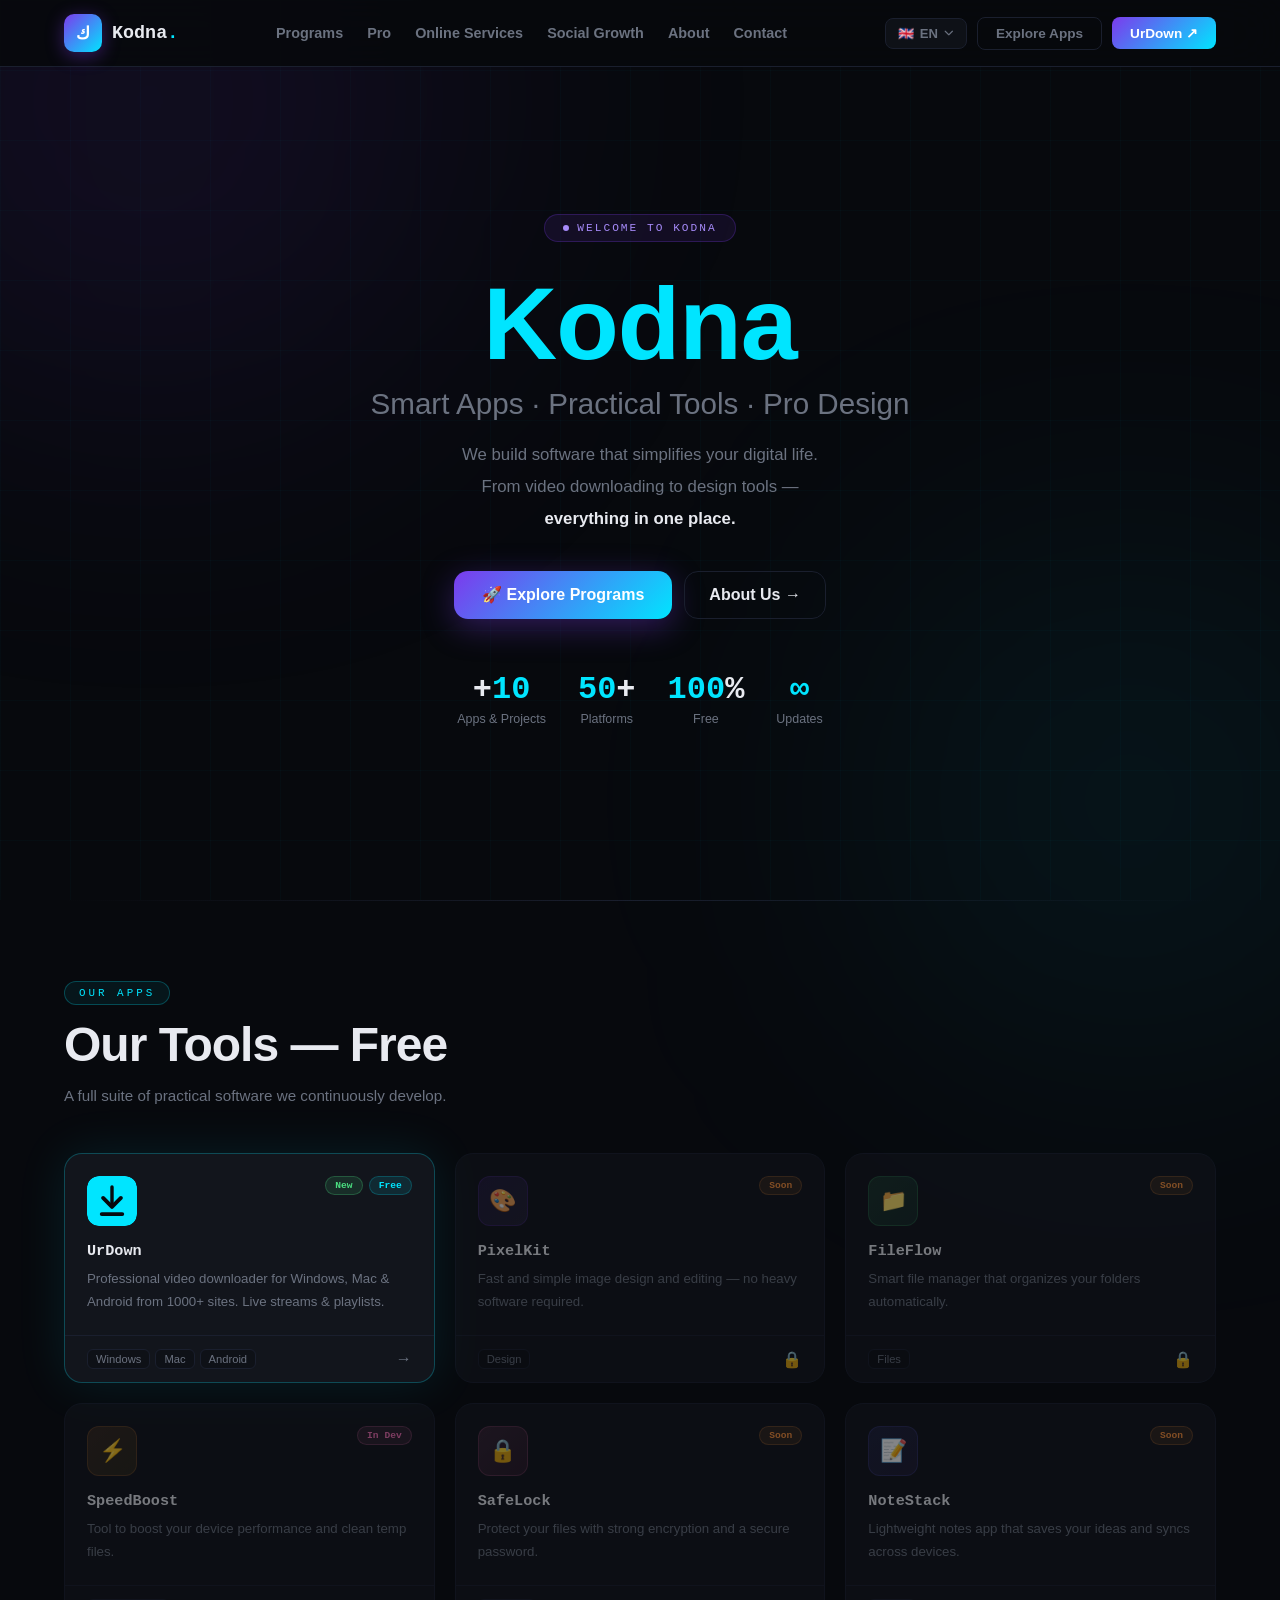
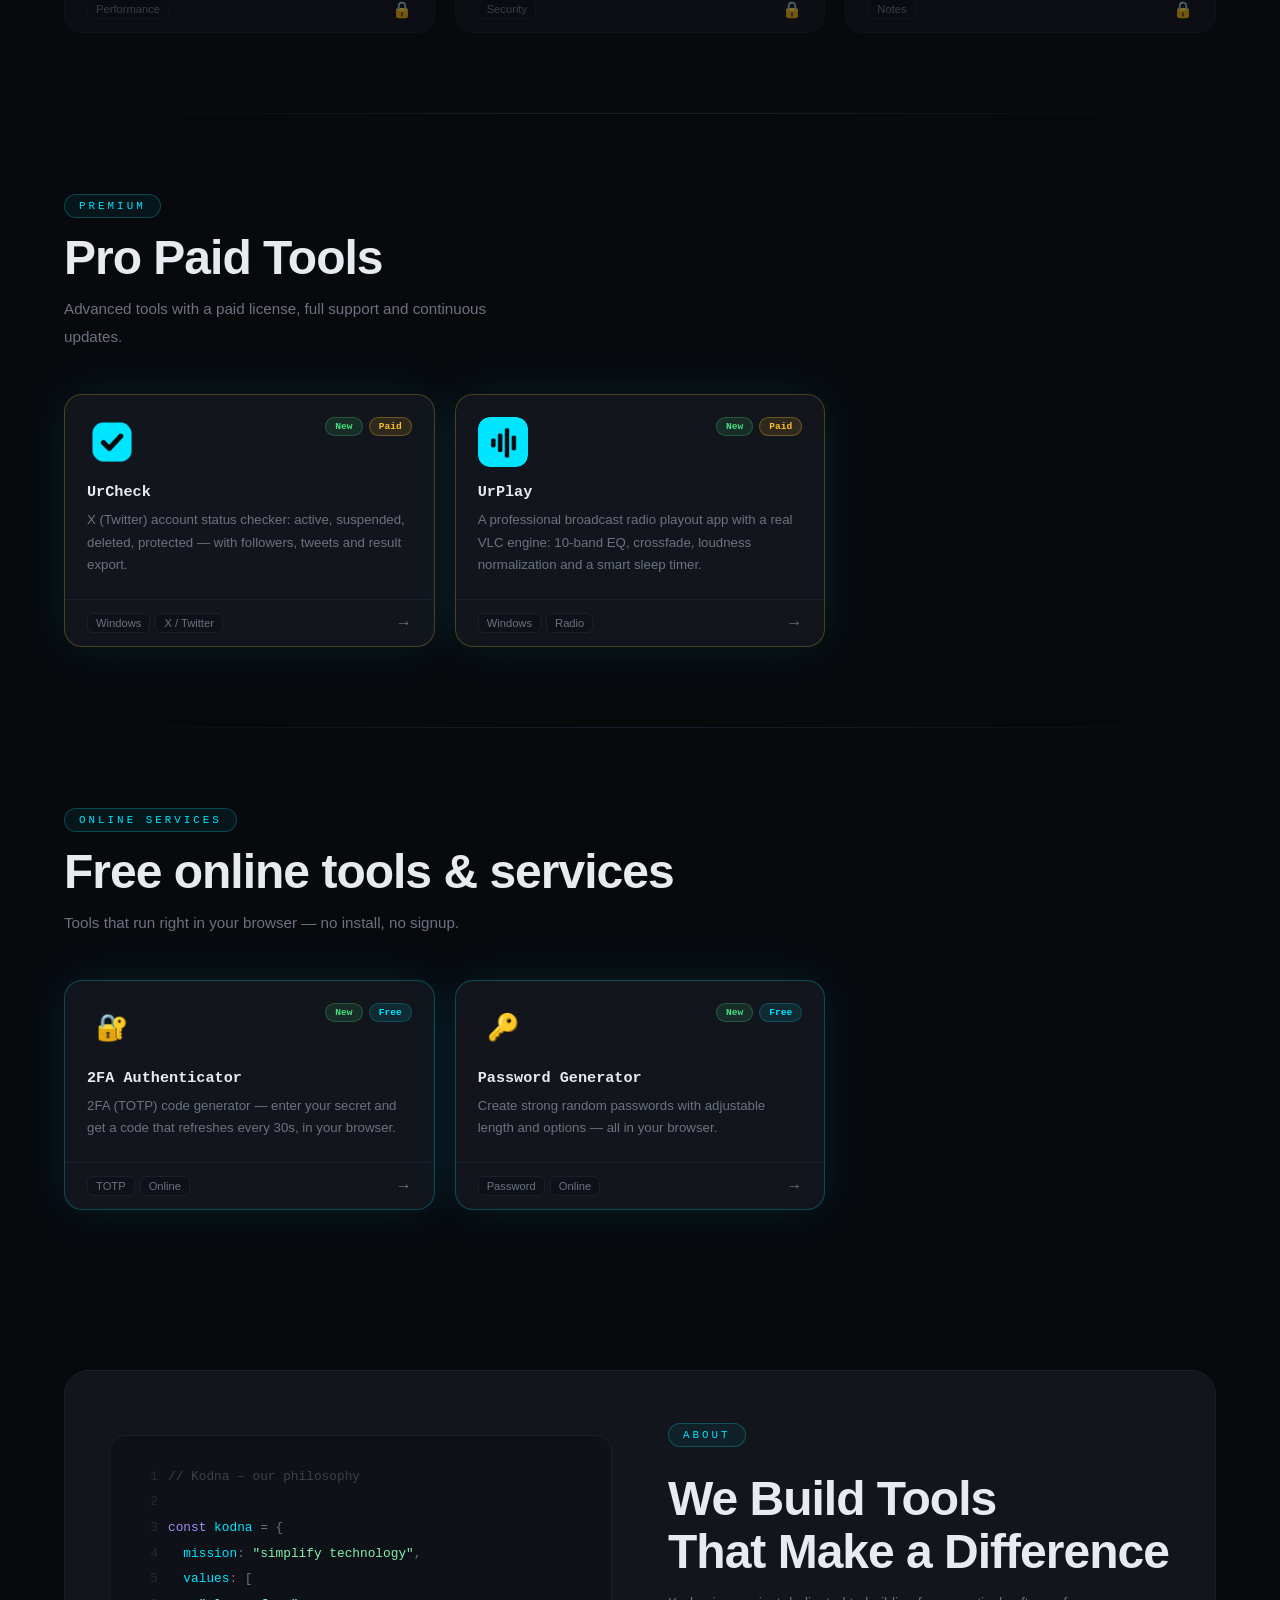
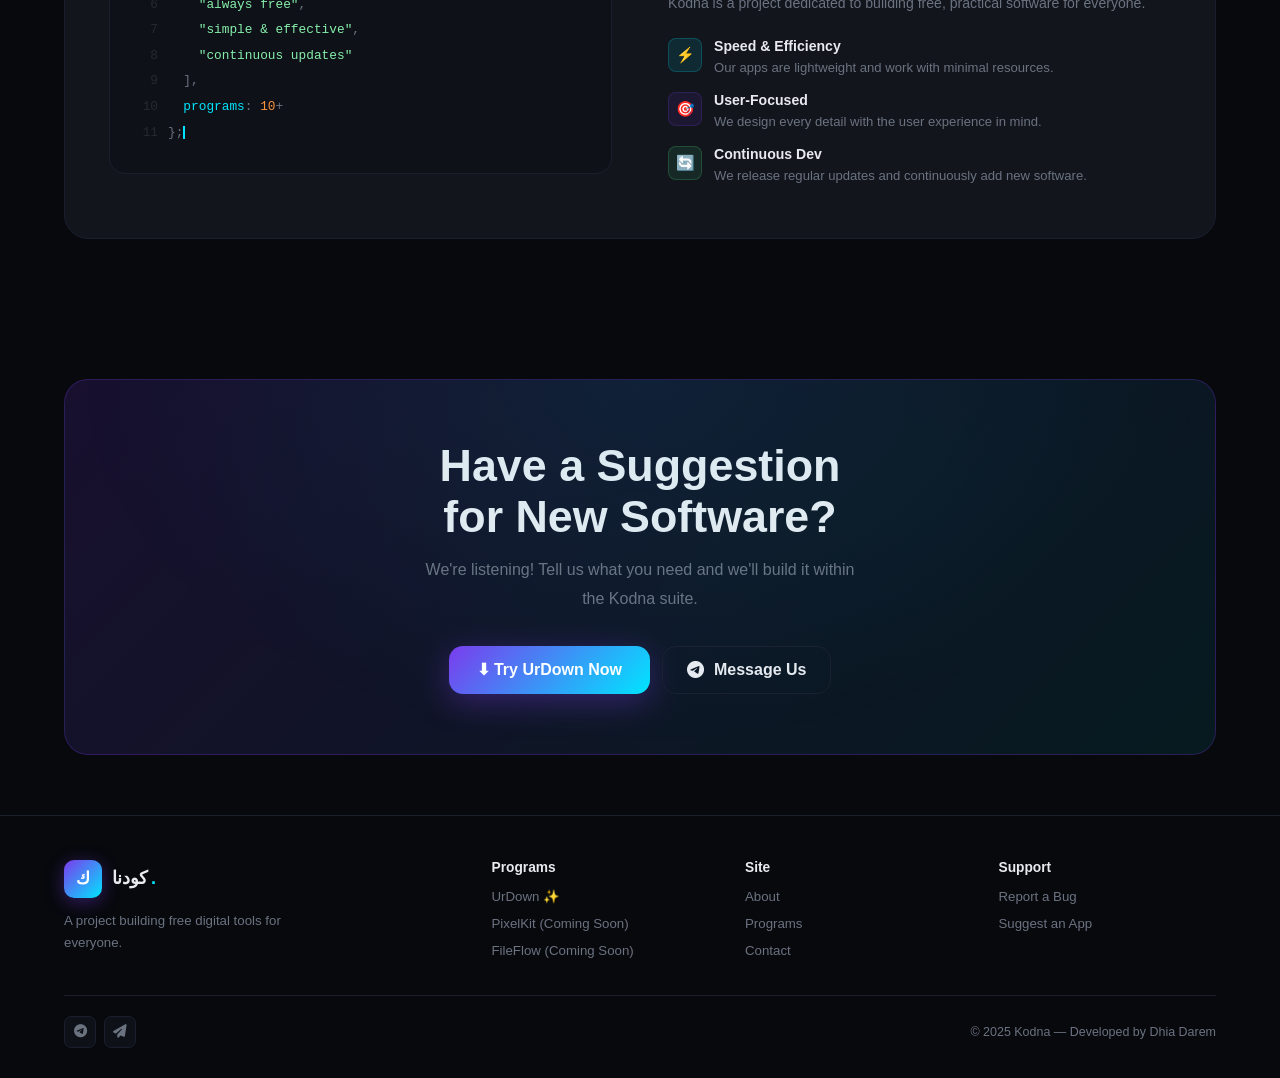
==== commit 199e45df: "Update index.html" ====
--- a/index.html
+++ b/index.html
@@ -450,41 +450,7 @@
 html[dir=ltr] .about-item-text h4{text-align:left}
 html[dir=ltr] .cta-inner{direction:ltr}
 
-/* ── SOCIAL SERVICES SECTION ───────────────── */
-.kd-social{padding:96px 20px;background:var(--bg);color:var(--text);position:relative;overflow:hidden}
-.kd-social::before{content:"";position:absolute;inset:auto 50% -40% auto;transform:translateX(50%);width:700px;height:700px;background:radial-gradient(circle,rgba(0,229,255,.10),transparent 65%);pointer-events:none}
-.kd-social .kd-wrap{max-width:1140px;margin:0 auto;position:relative;z-index:1}
-.kd-social .kd-eyebrow{display:inline-block;font-size:13px;letter-spacing:.08em;color:var(--accent);border:1px solid rgba(0,229,255,.3);border-radius:999px;padding:6px 16px;margin-bottom:18px}
-.kd-social h2{font-size:clamp(28px,4.4vw,46px);line-height:1.25;margin:0 0 14px;font-weight:800}
-.kd-social h2 span{color:var(--accent)}
-.kd-social .kd-lead{color:var(--muted);font-size:17px;max-width:640px;margin:0 0 52px;line-height:1.8}
-.kd-social .kd-grid{display:grid;gap:18px;grid-template-columns:repeat(auto-fit,minmax(260px,1fr))}
-.kd-social .kd-card{background:rgba(255,255,255,.03);border:1px solid var(--border);border-radius:18px;padding:26px 24px;transition:.25s ease}
-.kd-social .kd-card:hover{transform:translateY(-4px);border-color:rgba(0,229,255,.35);background:rgba(0,229,255,.04)}
-.kd-social .kd-ico{width:46px;height:46px;display:grid;place-items:center;border-radius:13px;font-size:22px;background:rgba(0,229,255,.10);border:1px solid rgba(0,229,255,.22);margin-bottom:16px}
-.kd-social .kd-card h3{margin:0 0 8px;font-size:19px;font-weight:700}
-.kd-social .kd-card p{margin:0 0 14px;color:var(--muted);font-size:15px;line-height:1.75}
-.kd-social .kd-card ul{margin:0;padding:0;list-style:none;font-size:14px;color:var(--muted)}
-.kd-social .kd-card li{padding:5px 0;position:relative;padding-inline-start:20px}
-.kd-social .kd-card li::before{content:"\25B8";position:absolute;inset-inline-start:0;color:var(--accent);font-size:12px;transform:scaleX(1)}
-[dir="rtl"] .kd-social .kd-card li::before{transform:scaleX(-1)}
-.kd-social .kd-plans{display:grid;gap:18px;grid-template-columns:repeat(auto-fit,minmax(250px,1fr));margin-top:56px}
-.kd-social .kd-plan{background:rgba(255,255,255,.03);border:1px solid var(--border);border-radius:18px;padding:28px 24px;text-align:center}
-.kd-social .kd-plan.kd-best{border-color:rgba(0,229,255,.45);background:rgba(0,229,255,.05);position:relative}
-.kd-social .kd-badge{position:absolute;top:-12px;left:50%;transform:translateX(-50%);background:var(--accent);color:#04121a;font-size:12px;font-weight:800;padding:4px 14px;border-radius:999px;white-space:nowrap}
-.kd-social .kd-plan h4{margin:0 0 14px;font-size:19px}
-.kd-social .kd-terms{display:flex;gap:8px;justify-content:center;margin:0 0 6px;flex-wrap:wrap}
-.kd-social .kd-term{font-size:14px;font-weight:700;color:var(--accent);background:rgba(0,229,255,.10);border:1px solid rgba(0,229,255,.25);border-radius:999px;padding:7px 18px}
-.kd-social .kd-plan ul{list-style:none;margin:16px 0 0;padding:0;color:var(--muted);font-size:14px;text-align:start}
-.kd-social .kd-plan li{padding:7px 0;position:relative;padding-inline-start:20px;border-top:1px solid var(--border)}
-.kd-social .kd-plan li::before{content:"\2713";position:absolute;inset-inline-start:0;color:var(--accent)}
-.kd-social .kd-cta{margin-top:56px;text-align:center;background:linear-gradient(180deg,rgba(0,229,255,.07),transparent);border:1px solid var(--border);border-radius:22px;padding:44px 24px}
-.kd-social .kd-cta h3{margin:0 0 10px;font-size:clamp(20px,3vw,28px)}
-.kd-social .kd-cta p{color:var(--muted);margin:0 0 24px}
-.kd-social .kd-btn{display:inline-flex;align-items:center;gap:8px;background:var(--accent);color:#04121a;font-weight:800;text-decoration:none;padding:14px 30px;border-radius:12px;transition:.2s}
-.kd-social .kd-btn:hover{filter:brightness(1.1);transform:translateY(-2px)}
-.kd-social .kd-note{margin-top:18px;font-size:13px;color:var(--muted)}
-@media(max-width:600px){.kd-social{padding:70px 16px}}
+
 </style>
 </head>
 
@@ -503,7 +469,7 @@
     <li><a href="#programs" data-i18n="nav_programs">البرامج</a></li>
     <li><a href="#pro" data-i18n="nav_pro">احترافي</a></li>
     <li><a href="#online" data-i18n="nav_online">خدمات أون لاين</a></li>
-    <li><a href="#social" data-i18n="soc_nav">دعم الصفحات</a></li>
+    <li><a href="social.html" data-i18n="soc_nav">دعم الصفحات</a></li>
     <li><a href="#about" data-i18n="nav_about">من نحن</a></li>
     <li><a href="#contact" data-i18n="nav_contact">تواصل</a></li>
   </ul>
@@ -535,7 +501,7 @@
   <a href="#programs" onclick="toggleMenu()" data-i18n="mobile_programs">📦 البرامج</a>
   <a href="#pro" onclick="toggleMenu()" data-i18n="mobile_pro">⭐ احترافي</a>
   <a href="#online" onclick="toggleMenu()" data-i18n="mobile_online">🛠 خدمات أون لاين</a>
-  <a href="#social" onclick="toggleMenu()" data-i18n="soc_mnav">📣 دعم الصفحات</a>
+  <a href="social.html" onclick="toggleMenu()" data-i18n="soc_mnav">📣 دعم الصفحات</a>
   <a href="#about" onclick="toggleMenu()" data-i18n="mobile_about">👥 من نحن</a>
   <a href="#contact" onclick="toggleMenu()" data-i18n="mobile_contact">📬 تواصل</a>
   <a href="urdown.html">⬇ UrDown</a>
@@ -736,142 +702,6 @@
     </a>
   </div>
 </section>
-
-<div class="divider"></div>
-
-<!-- ═══ SOCIAL SERVICES ═══ -->
-<section class="kd-social rev" id="social" aria-label="Social Media Services">
-  <div class="kd-wrap">
-
-    <span class="kd-eyebrow" data-i18n="soc_tag">خدمات تسويقية</span>
-    <h2 data-i18n-html="soc_title">دعم الصفحات و<span>إدارة السوشل ميديا</span></h2>
-    <p class="kd-lead" data-i18n="soc_desc">ما نبني برامج بس — نشتغل وياك على حضورك الرقمي: متابعين، تفاعل، إدارة كاملة لحساباتك، وحملات هاشتاق منظّمة على منصة X.</p>
-
-    <div class="kd-grid">
-      <div class="kd-card">
-        <div class="kd-ico">📈</div>
-        <h3 data-i18n="soc_c1t">زيادة المتابعين</h3>
-        <p data-i18n="soc_c1d">نمو حقيقي للصفحة عبر استهداف الجمهور المناسب لمجالك.</p>
-        <ul>
-          <li data-i18n="soc_c1a">إنستغرام · فيسبوك · X · تيك توك</li>
-          <li data-i18n="soc_c1b">استهداف حسب البلد والاهتمام</li>
-          <li data-i18n="soc_c1c">تقرير نمو دوري</li>
-        </ul>
-      </div>
-      <div class="kd-card">
-        <div class="kd-ico">❤️</div>
-        <h3 data-i18n="soc_c2t">رفع التفاعل</h3>
-        <p data-i18n="soc_c2d">لايكات، تعليقات، مشاهدات ووصول أعلى لمنشوراتك.</p>
-        <ul>
-          <li data-i18n="soc_c2a">تفاعل على المنشورات والريلز</li>
-          <li data-i18n="soc_c2b">رفع نسبة الوصول</li>
-          <li data-i18n="soc_c2c">باقات يومية أو لكل منشور</li>
-        </ul>
-      </div>
-      <div class="kd-card">
-        <div class="kd-ico">🧑‍💻</div>
-        <h3 data-i18n="soc_c3t">إدارة الحسابات</h3>
-        <p data-i18n="soc_c3d">إدارة يومية كاملة لصفحاتك من التخطيط للنشر والرد.</p>
-        <ul>
-          <li data-i18n="soc_c3a">خطة محتوى شهرية</li>
-          <li data-i18n="soc_c3b">جدولة ونشر يومي</li>
-          <li data-i18n="soc_c3c">رد على الرسائل والتعليقات</li>
-        </ul>
-      </div>
-      <div class="kd-card">
-        <div class="kd-ico">🔥</div>
-        <h3 data-i18n="soc_c4t">حملات وترندات X</h3>
-        <p data-i18n="soc_c4d">حملات هاشتاق بتوقيت وزخم مدروس — محلياً أو عالمياً.</p>
-        <ul>
-          <li data-i18n="soc_c4a">استهداف دولة محددة أو ترند عالمي</li>
-          <li data-i18n="soc_c4b">جدولة موجات النشر بتوقيت الذروة</li>
-          <li data-i18n="soc_c4c">تنسيق مع مؤثرين ومتابعة الأداء</li>
-        </ul>
-      </div>
-      <div class="kd-card">
-        <div class="kd-ico">🎨</div>
-        <h3 data-i18n="soc_c5t">تصميم المحتوى</h3>
-        <p data-i18n="soc_c5d">هوية بصرية وتصاميم منشورات تليق باسمك.</p>
-        <ul>
-          <li data-i18n="soc_c5a">لوغو وهوية بصرية</li>
-          <li data-i18n="soc_c5b">تصاميم منشورات وستوري</li>
-          <li data-i18n="soc_c5c">مونتاج ريلز قصيرة</li>
-        </ul>
-      </div>
-      <div class="kd-card">
-        <div class="kd-ico">🛡️</div>
-        <h3 data-i18n="soc_c6t">حماية الحساب</h3>
-        <p data-i18n="soc_c6d">تأمين حساباتك ومعالجة المشاكل التقنية.</p>
-        <ul>
-          <li data-i18n="soc_c6a">تفعيل الحماية الثنائية</li>
-          <li data-i18n="soc_c6b">فحص الشادوبان بأداة UrCheck</li>
-          <li data-i18n="soc_c6c">استشارة استرجاع الحسابات</li>
-        </ul>
-      </div>
-      <div class="kd-card">
-        <div class="kd-ico">🚫</div>
-        <h3 data-i18n="soc_c7t">إزالة الانتحال والمحتوى المسروق</h3>
-        <p data-i18n="soc_c7d">حساب ينتحل اسمك أو علامتك التجارية؟ نتابع البلاغ لحد الإزالة.</p>
-        <ul>
-          <li data-i18n="soc_c7a">حسابات تنتحل اسمك أو لوغوك</li>
-          <li data-i18n="soc_c7b">بلاغ حقوق نشر للمحتوى المسروق</li>
-          <li data-i18n="soc_c7c">متابعة البلاغ حتى الإزالة</li>
-        </ul>
-      </div>
-      <div class="kd-card">
-        <div class="kd-ico">🎬</div>
-        <h3 data-i18n="soc_c8t">إنتاج الفيديو</h3>
-        <p data-i18n="soc_c8d">سلسلة فيديوهات متواصلة — من الفكرة للنشر، حلقة ورا حلقة.</p>
-        <ul>
-          <li data-i18n="soc_c8a">كتابة سكربت وتعليق صوتي</li>
-          <li data-i18n="soc_c8b">مونتاج طويل وريلز قصيرة</li>
-          <li data-i18n="soc_c8c">ترجمة وخطة نشر مجدولة</li>
-        </ul>
-      </div>
-    </div>
-
-    <div class="kd-plans">
-      <div class="kd-plan">
-        <h4 data-i18n="soc_p1t">البداية</h4>
-        <div class="kd-terms"><span class="kd-term" data-i18n="soc_month">شهري</span><span class="kd-term" data-i18n="soc_year">سنوي</span></div>
-        <ul>
-          <li data-i18n="soc_p1a">منصة واحدة</li>
-          <li data-i18n="soc_p1b">12 منشور شهرياً</li>
-          <li data-i18n="soc_p1c">تقرير شهري</li>
-        </ul>
-      </div>
-      <div class="kd-plan kd-best">
-        <span class="kd-badge" data-i18n="soc_best">الأكثر طلباً</span>
-        <h4 data-i18n="soc_p2t">الاحترافي</h4>
-        <div class="kd-terms"><span class="kd-term" data-i18n="soc_month">شهري</span><span class="kd-term" data-i18n="soc_year">سنوي</span></div>
-        <ul>
-          <li data-i18n="soc_p2a">ثلاث منصات</li>
-          <li data-i18n="soc_p2b">30 منشور + ريلز</li>
-          <li data-i18n="soc_p2c">زيادة متابعين وتفاعل</li>
-        </ul>
-      </div>
-      <div class="kd-plan">
-        <h4 data-i18n="soc_p3t">حسب الطلب</h4>
-        <div class="kd-terms"><span class="kd-term" data-i18n="soc_month">شهري</span><span class="kd-term" data-i18n="soc_year">سنوي</span></div>
-        <ul>
-          <li data-i18n="soc_p3a">إدارة كاملة</li>
-          <li data-i18n="soc_p3b">حملات وترندات</li>
-          <li data-i18n="soc_p3c">تصميم ومونتاج</li>
-        </ul>
-      </div>
-    </div>
-
-    <div class="kd-cta">
-      <h3 data-i18n="soc_ctat">خلّي صفحتك تفرق</h3>
-      <p data-i18n="soc_ctad">راسلنا وخبّرنا عن مشروعك، ونرجعلك بخطة وعرض سعر خاص.</p>
-      <a class="kd-btn" href="https://wa.me/9647901300262?text=%D9%85%D8%B1%D8%AD%D8%A8%D8%A7%D9%8B%D8%8C%20%D8%A3%D8%B1%D9%8A%D8%AF%20%D8%A7%D9%84%D8%A7%D8%B3%D8%AA%D9%81%D8%B3%D8%A7%D8%B1%20%D8%B9%D9%86%20%D8%AE%D8%AF%D9%85%D8%A7%D8%AA%20%D8%AF%D8%B9%D9%85%20%D8%A7%D9%84%D8%B5%D9%81%D8%AD%D8%A7%D8%AA" target="_blank" rel="noopener" data-i18n="soc_wa">💬 اطلب الخدمة عبر واتساب</a>
-      <div class="kd-note" data-i18n="soc_note">التسعير حسب حجم الحساب والمنصة · لا نطلب كلمة مرور حسابك</div>
-    </div>
-
-  </div>
-</section>
-
-<div class="divider"></div>
 
 <!-- ═══ ABOUT ═══ -->
 <section class="about rev" id="about" aria-label="About Kodna">
@@ -1002,7 +832,7 @@
 ───────────────────────────────────────────── */
 const T = {
 ar:{dir:'rtl',flag:'🇮🇶',code:'AR',
- soc_nav:"دعم الصفحات",soc_mnav:"📣 دعم الصفحات",soc_tag:"خدمات تسويقية",soc_title:"دعم الصفحات و<span>إدارة السوشل ميديا</span>",soc_desc:"ما نبني برامج بس — نشتغل وياك على حضورك الرقمي: متابعين، تفاعل، إدارة كاملة لحساباتك، وحملات هاشتاق منظّمة على منصة X.",soc_c1t:"زيادة المتابعين",soc_c1d:"نمو حقيقي للصفحة عبر استهداف الجمهور المناسب لمجالك.",soc_c1a:"إنستغرام · فيسبوك · X · تيك توك",soc_c1b:"استهداف حسب البلد والاهتمام",soc_c1c:"تقرير نمو دوري",soc_c2t:"رفع التفاعل",soc_c2d:"لايكات، تعليقات، مشاهدات ووصول أعلى لمنشوراتك.",soc_c2a:"تفاعل على المنشورات والريلز",soc_c2b:"رفع نسبة الوصول",soc_c2c:"باقات يومية أو لكل منشور",soc_c3t:"إدارة الحسابات",soc_c3d:"إدارة يومية كاملة لصفحاتك من التخطيط للنشر والرد.",soc_c3a:"خطة محتوى شهرية",soc_c3b:"جدولة ونشر يومي",soc_c3c:"رد على الرسائل والتعليقات",soc_c4t:"حملات وترندات X",soc_c4d:"حملات هاشتاق بتوقيت وزخم مدروس — محلياً أو عالمياً.",soc_c4a:"استهداف دولة محددة أو ترند عالمي",soc_c4b:"جدولة موجات النشر بتوقيت الذروة",soc_c4c:"تنسيق مع مؤثرين ومتابعة الأداء",soc_c5t:"تصميم المحتوى",soc_c5d:"هوية بصرية وتصاميم منشورات تليق باسمك.",soc_c5a:"لوغو وهوية بصرية",soc_c5b:"تصاميم منشورات وستوري",soc_c5c:"مونتاج ريلز قصيرة",soc_c6t:"حماية الحساب",soc_c6d:"تأمين حساباتك ومعالجة المشاكل التقنية.",soc_c6a:"تفعيل الحماية الثنائية",soc_c6b:"فحص الشادوبان بأداة UrCheck",soc_c6c:"استشارة استرجاع الحسابات",soc_c7t:"إزالة الانتحال والمحتوى المسروق",soc_c7d:"حساب ينتحل اسمك أو علامتك التجارية؟ نتابع البلاغ لحد الإزالة.",soc_c7a:"حسابات تنتحل اسمك أو لوغوك",soc_c7b:"بلاغ حقوق نشر للمحتوى المسروق",soc_c7c:"متابعة البلاغ حتى الإزالة",soc_c8t:"إنتاج الفيديو",soc_c8d:"سلسلة فيديوهات متواصلة — من الفكرة للنشر، حلقة ورا حلقة.",soc_c8a:"كتابة سكربت وتعليق صوتي",soc_c8b:"مونتاج طويل وريلز قصيرة",soc_c8c:"ترجمة وخطة نشر مجدولة",soc_p1t:"البداية",soc_p1a:"منصة واحدة",soc_p1b:"12 منشور شهرياً",soc_p1c:"تقرير شهري",soc_p2t:"الاحترافي",soc_p2a:"ثلاث منصات",soc_p2b:"30 منشور + ريلز",soc_p2c:"زيادة متابعين وتفاعل",soc_p3t:"حسب الطلب",soc_p3a:"إدارة كاملة",soc_p3b:"حملات وترندات",soc_p3c:"تصميم ومونتاج",soc_best:"الأكثر طلباً",soc_month:"شهري",soc_year:"سنوي",soc_ctat:"خلّي صفحتك تفرق",soc_ctad:"راسلنا وخبّرنا عن مشروعك، ونرجعلك بخطة وعرض سعر خاص.",soc_wa:"💬 اطلب الخدمة عبر واتساب",soc_note:"التسعير حسب حجم الحساب والمنصة · لا نطلب كلمة مرور حسابك",
+ soc_nav:"دعم الصفحات",soc_mnav:"📣 دعم الصفحات",
  pwgen_name:'مولّد كلمات المرور',pwgen_desc:'أنشئ كلمات مرور عشوائية قوية بطول وخيارات قابلة للضبط — كلها داخل متصفحك.',
  nav_online:'خدمات أون لاين',mobile_online:'🛠 خدمات أون لاين',sec_online:'خدمات أون لاين',online_title:'خدمات وأدوات أون لاين مجانية',online_desc:'أدوات تعمل مباشرة في متصفحك بلا تثبيت ولا تسجيل.',twofa_name:'مولّد رمز 2FA',twofa_desc:'مولّد رمز المصادقة الثنائية (TOTP) — أدخل المفتاح واحصل على رمز يتغيّر كل 30 ثانية، داخل متصفحك.',tag_online:'أونلاين',
   nav_pro:'احترافي',mobile_pro:'⭐ احترافي',sec_pro:'الإصدار الاحترافي',pro_title:'برامج احترافية مدفوعة',pro_desc:'أدوات متقدمة باشتراك مدفوع، مع دعم وتحديثات مستمرة.',badge_pro:'مدفوع',urcheck_desc:'فاحص حالة حسابات X (تويتر): نشط، موقوف، محذوف، محمي — مع المتابعين والتغريدات وتصدير النتائج.',urplay_desc:'مشغّل بث إذاعي احترافي بمحرك VLC حقيقي: Equalizer 10 نطاقات، Crossfade، تطبيع صوت، ومؤقت توقف ذكي.',
@@ -1040,7 +870,7 @@
   tg_or:'أو انضم لقناة كودنا',tg_channel:'📢\u00a0 قناة كودنا – أخبار وتحديثات',
 },
 en:{dir:'ltr',flag:'🇬🇧',code:'EN',
- soc_nav:"Social Growth",soc_mnav:"📣 Social Growth",soc_tag:"Marketing Services",soc_title:"Page Support & <span>Social Media Management</span>",soc_desc:"We don't just build software — we grow your digital presence: followers, engagement, full account management, and organized hashtag campaigns on X.",soc_c1t:"Follower Growth",soc_c1d:"Real page growth by targeting the right audience for your field.",soc_c1a:"Instagram · Facebook · X · TikTok",soc_c1b:"Targeting by country and interest",soc_c1c:"Regular growth reports",soc_c2t:"Engagement Boost",soc_c2d:"Likes, comments, views and wider reach for your posts.",soc_c2a:"Engagement on posts and reels",soc_c2b:"Higher organic reach",soc_c2c:"Daily or per-post packages",soc_c3t:"Account Management",soc_c3d:"Full daily management of your pages, from planning to replies.",soc_c3a:"Monthly content plan",soc_c3b:"Daily scheduling and publishing",soc_c3c:"Replies to messages and comments",soc_c4t:"X Campaigns & Trends",soc_c4d:"Hashtag campaigns with planned timing and momentum — local or worldwide.",soc_c4a:"Target one country or go global",soc_c4b:"Publishing waves at peak hours",soc_c4c:"Influencer coordination and live tracking",soc_c5t:"Content Design",soc_c5d:"Visual identity and post designs worthy of your name.",soc_c5a:"Logo and brand identity",soc_c5b:"Post and story designs",soc_c5c:"Short reels editing",soc_c6t:"Account Protection",soc_c6d:"Securing your accounts and fixing technical issues.",soc_c6a:"Two-factor authentication setup",soc_c6b:"Shadowban check with UrCheck",soc_c6c:"Account recovery consulting",soc_c7t:"Impersonation & Content Theft Removal",soc_c7d:"Is an account using your name or trademark? We follow the report until removal.",soc_c7a:"Accounts impersonating your name or logo",soc_c7b:"Copyright reports for stolen content",soc_c7c:"Follow-up until the content is taken down",soc_c8t:"Video Production",soc_c8d:"A continuous video series — from idea to publishing, episode after episode.",soc_c8a:"Scriptwriting and voice-over",soc_c8b:"Long-form editing and short reels",soc_c8c:"Subtitles and a scheduled publishing plan",soc_p1t:"Starter",soc_p1a:"One platform",soc_p1b:"12 posts per month",soc_p1c:"Monthly report",soc_p2t:"Professional",soc_p2a:"Three platforms",soc_p2b:"30 posts + reels",soc_p2c:"Follower and engagement growth",soc_p3t:"Custom",soc_p3a:"Full management",soc_p3b:"Campaigns and trends",soc_p3c:"Design and video editing",soc_best:"Most popular",soc_month:"Monthly",soc_year:"Yearly",soc_ctat:"Make your page stand out",soc_ctad:"Tell us about your project and we'll come back with a plan and a custom quote.",soc_wa:"💬 Order via WhatsApp",soc_note:"Pricing depends on account size and platform · We never ask for your password",
+ soc_nav:"Social Growth",soc_mnav:"📣 Social Growth",
  pwgen_name:'Password Generator',pwgen_desc:'Create strong random passwords with adjustable length and options — all in your browser.',
  nav_online:'Online Services',mobile_online:'🛠 Online Services',sec_online:'Online Services',online_title:'Free online tools & services',online_desc:'Tools that run right in your browser — no install, no signup.',twofa_name:'2FA Authenticator',twofa_desc:'2FA (TOTP) code generator — enter your secret and get a code that refreshes every 30s, in your browser.',tag_online:'Online',
   nav_pro:'Pro',mobile_pro:'⭐ Pro',sec_pro:'Premium',pro_title:'Pro Paid Tools',pro_desc:'Advanced tools with a paid license, full support and continuous updates.',badge_pro:'Paid',urcheck_desc:'X (Twitter) account status checker: active, suspended, deleted, protected — with followers, tweets and result export.',urplay_desc:'A professional broadcast radio playout app with a real VLC engine: 10-band EQ, crossfade, loudness normalization and a smart sleep timer.',
@@ -1078,7 +908,7 @@
   tg_or:'Or join the Kodna channel',tg_channel:'📢\u00a0 Kodna Channel – News & Updates',
 },
 ku:{dir:'rtl',flag:'🏔️',code:'KU',
- soc_nav:"پشتگیری پەڕەکان",soc_mnav:"📣 پشتگیری پەڕەکان",soc_tag:"خزمەتگوزاری بازاڕگەری",soc_title:"پشتگیری پەڕەکان و <span>بەڕێوەبردنی سۆشیال میدیا</span>",soc_desc:"تەنها پرۆگرام دروست ناکەین — لەگەڵت کار دەکەین بۆ گەشەی ئامادەبوونی دیجیتاڵیت: فۆڵۆوەر، کارلێک، بەڕێوەبردنی تەواوی هەژمارەکان و کەمپینی هاشتاگ لە X.",soc_c1t:"زیادکردنی فۆڵۆوەر",soc_c1d:"گەشەی ڕاستەقینەی پەڕە بە ئامانجگرتنی گونجاوی جەماوەر.",soc_c1a:"ئینستاگرام · فەیسبووک · X · تیکتۆک",soc_c1b:"ئامانجگرتن بەپێی وڵات و ئارەزوو",soc_c1c:"ڕاپۆرتی گەشەی بەردەوام",soc_c2t:"بەرزکردنەوەی کارلێک",soc_c2d:"لایک، کۆمێنت، بینین و گەیشتنی زیاتر بۆ پۆستەکانت.",soc_c2a:"کارلێک لەسەر پۆست و ڕیلز",soc_c2b:"بەرزکردنەوەی ڕێژەی گەیشتن",soc_c2c:"پاکێجی ڕۆژانە یان بۆ هەر پۆستێک",soc_c3t:"بەڕێوەبردنی هەژمارەکان",soc_c3d:"بەڕێوەبردنی ڕۆژانەی تەواو بۆ پەڕەکانت.",soc_c3a:"پلانی ناوەڕۆکی مانگانە",soc_c3b:"خشتەبەندی و بڵاوکردنەوەی ڕۆژانە",soc_c3c:"وەڵامدانەوەی نامە و کۆمێنتەکان",soc_c4t:"کەمپین و ترێندی X",soc_c4d:"کەمپینی هاشتاگ بە کات و هێزی پلاندراو — ناوخۆیی یان جیهانی.",soc_c4a:"ئامانجگرتنی وڵاتێک یان ترێندی جیهانی",soc_c4b:"شەپۆلی بڵاوکردنەوە لە کاتی لووتکە",soc_c4c:"هەماهەنگی لەگەڵ ئەفراندکاران و بەدواداچوون",soc_c5t:"دیزاینی ناوەڕۆک",soc_c5d:"ناسنامەی بینراو و دیزاینی پۆست کە شایستەی ناوت بێت.",soc_c5a:"لۆگۆ و ناسنامەی بینراو",soc_c5b:"دیزاینی پۆست و ستۆری",soc_c5c:"مۆنتاژی ڕیلزی کورت",soc_c6t:"پاراستنی هەژمار",soc_c6d:"پاراستنی هەژمارەکانت و چارەسەری کێشە تەکنیکییەکان.",soc_c6a:"چالاککردنی پاراستنی دووقۆناغی",soc_c6b:"پشکنینی شادۆبان بە UrCheck",soc_c6c:"ڕاوێژ بۆ گەڕاندنەوەی هەژمار",soc_c7t:"لابردنی ناوی ساختە و ناوەڕۆکی دزراو",soc_c7d:"هەژمارێک ناو یان مارکەکەت بەکاردەهێنێت؟ بەدوای سکاڵاکەدا دەچین تا لادەبرێت.",soc_c7a:"هەژماری ساختە بە ناو یان لۆگۆی تۆ",soc_c7b:"سکاڵای مافی چاپ بۆ ناوەڕۆکی دزراو",soc_c7c:"بەدواداچوون تا لابردنی تەواو",soc_c8t:"بەرهەمهێنانی ڤیدیۆ",soc_c8d:"زنجیرەی ڤیدیۆی بەردەوام — لە بیرۆکەوە تا بڵاوکردنەوە.",soc_c8a:"نووسینی سکریپت و دەنگ",soc_c8b:"مۆنتاژی درێژ و ڕیلزی کورت",soc_c8c:"وەرگێڕان و پلانی بڵاوکردنەوە",soc_p1t:"دەستپێک",soc_p1a:"یەک پلاتفۆرم",soc_p1b:"١٢ پۆست لە مانگێکدا",soc_p1c:"ڕاپۆرتی مانگانە",soc_p2t:"پیشەیی",soc_p2a:"سێ پلاتفۆرم",soc_p2b:"٣٠ پۆست + ڕیلز",soc_p2c:"زیادکردنی فۆڵۆوەر و کارلێک",soc_p3t:"بەپێی داواکاری",soc_p3a:"بەڕێوەبردنی تەواو",soc_p3b:"کەمپین و ترێند",soc_p3c:"دیزاین و مۆنتاژ",soc_best:"زۆرترین داواکاری",soc_month:"مانگانە",soc_year:"ساڵانە",soc_ctat:"با پەڕەکەت جیاواز بێت",soc_ctad:"باسی پڕۆژەکەت بۆ بکە و پلان و نرخێکی تایبەتت بۆ دەنێرین.",soc_wa:"💬 داواکاری لە ڕێگەی واتساپ",soc_note:"نرخ بەپێی قەبارەی هەژمار و پلاتفۆرم · هەرگیز داوای وشەی نهێنی ناکەین",
+ soc_nav:"پشتگیری پەڕەکان",soc_mnav:"📣 پشتگیری پەڕەکان",
  pwgen_name:'دروستکەری وشەی نهێنی',pwgen_desc:'وشەی نهێنی بەهێز و هەڕەمەکی دروست بکە بە درێژی و هەڵبژاردنی گونجاو — هەمووی لە وێبگەڕەکەتدا.',
  nav_online:'خزمەتگوزاری ئۆنڵاین',mobile_online:'🛠 خزمەتگوزاری ئۆنڵاین',sec_online:'خزمەتگوزاری ئۆنڵاین',online_title:'ئامراز و خزمەتگوزاری ئۆنڵاینی بەخۆڕایی',online_desc:'ئامرازەکان ڕاستەوخۆ لە وێبگەڕەکەتدا کار دەکەن بەبێ دامەزراندن.',twofa_name:'دروستکەری کۆدی 2FA',twofa_desc:'دروستکەری کۆدی 2FA (TOTP) — کلیل بنووسە و کۆدێک وەربگرە کە هەر ٣٠ چرکە دەگۆڕێت.',tag_online:'ئۆنڵاین',
   nav_pro:'پیشەیی',mobile_pro:'⭐ پیشەیی',sec_pro:'نوسخەی پیشەیی',pro_title:'بەرنامەی پیشەیی پارەدان',pro_desc:'ئامرازی پێشکەوتوو بە مۆڵەتی پارەدان، لەگەڵ پشتگیری و نوێکردنەوەی بەردەوام.',badge_pro:'پارەدان',urcheck_desc:'پشکنینی دۆخی هەژماری X (تویتەر): چالاک، ڕاگیراو، سڕاوەتەوە، پارێزراو — لەگەڵ شوێنکەوتووان و تویت و هەناردەکردنی ئەنجام.',urplay_desc:'بەرنامەیەکی پیشەیی بۆ لێدانی ڕادیۆی بەرنامەیی بە ماتۆڕی VLC ڕاستەقینە: Equalizer ١٠ بەند، Crossfade، یەکسانکردنی دەنگ، و مۆڵەتی خەوی زیرەک.',
@@ -1116,7 +946,7 @@
   tg_or:'یان بەشداربە لە کەناڵی Kodna',tg_channel:'📢\u00a0 کەناڵی Kodna – هەواڵ و نوێکارییەکان',
 },
 zh:{dir:'ltr',flag:'🇨🇳',code:'ZH',
- soc_nav:"社交推广",soc_mnav:"📣 社交推广",soc_tag:"营销服务",soc_title:"主页推广与<span>社交媒体运营</span>",soc_desc:"我们不只是做软件——还帮你打造数字影响力：涨粉、提升互动、账号全托管，以及 X 平台的话题标签活动。",soc_c1t:"粉丝增长",soc_c1d:"通过精准受众定位实现真实增长。",soc_c1a:"Instagram · Facebook · X · TikTok",soc_c1b:"按国家和兴趣定向",soc_c1c:"定期增长报告",soc_c2t:"互动提升",soc_c2d:"为你的帖子带来点赞、评论、播放与更广曝光。",soc_c2a:"帖子与短视频互动",soc_c2b:"提升自然触达率",soc_c2c:"按天或按帖套餐",soc_c3t:"账号运营",soc_c3d:"主页的全面日常运营，从策划到回复。",soc_c3a:"每月内容计划",soc_c3b:"每日排期与发布",soc_c3c:"回复私信与评论",soc_c4t:"X 活动与热门话题",soc_c4d:"规划时机与声量的话题活动——本地或全球。",soc_c4a:"定向指定国家或全球热门",soc_c4b:"高峰时段分波发布",soc_c4c:"联动达人并实时追踪",soc_c5t:"内容设计",soc_c5d:"配得上你品牌的视觉形象与图文设计。",soc_c5a:"Logo 与视觉识别",soc_c5b:"帖子与快拍设计",soc_c5c:"短视频剪辑",soc_c6t:"账号安全",soc_c6d:"保护账号并处理技术问题。",soc_c6a:"开启两步验证",soc_c6b:"用 UrCheck 检测限流",soc_c6c:"账号找回咨询",soc_c7t:"仿冒与盗用内容清除",soc_c7d:"有账号冒用你的名称或商标？我们跟进举报直至删除。",soc_c7a:"冒用你名称或标志的账号",soc_c7b:"盗用内容的版权举报",soc_c7c:"全程跟进直至下架",soc_c8t:"视频制作",soc_c8d:"持续更新的视频系列——从选题到发布。",soc_c8a:"脚本撰写与配音",soc_c8b:"长视频剪辑与短视频",soc_c8c:"字幕与发布排期",soc_p1t:"入门",soc_p1a:"单一平台",soc_p1b:"每月 12 条内容",soc_p1c:"月度报告",soc_p2t:"专业",soc_p2a:"三个平台",soc_p2b:"30 条内容 + 短视频",soc_p2c:"涨粉与互动提升",soc_p3t:"定制",soc_p3a:"全面托管",soc_p3b:"活动与热门话题",soc_p3c:"设计与剪辑",soc_best:"最受欢迎",soc_month:"按月",soc_year:"按年",soc_ctat:"让你的主页脱颖而出",soc_ctad:"把你的项目告诉我们，我们会回复方案与专属报价。",soc_wa:"💬 通过 WhatsApp 下单",soc_note:"价格视账号规模与平台而定 · 我们绝不索要你的密码",
+ soc_nav:"社交推广",soc_mnav:"📣 社交推广",
  pwgen_name:'密码生成器',pwgen_desc:'生成长度与选项可调的强随机密码 — 全部在浏览器中完成。',
  nav_online:'在线服务',mobile_online:'🛠 在线服务',sec_online:'在线服务',online_title:'免费在线工具与服务',online_desc:'直接在浏览器中运行，无需安装或注册。',twofa_name:'2FA 验证器',twofa_desc:'2FA (TOTP) 验证码生成器 — 输入密钥即可获得每 30 秒更新的代码。',tag_online:'在线',
   nav_pro:'专业版',mobile_pro:'⭐ 专业版',sec_pro:'高级版',pro_title:'专业付费工具',pro_desc:'高级付费工具，提供完整支持与持续更新。',badge_pro:'付费',urcheck_desc:'X（推特）账号状态检测：活跃、封禁、删除、私密 — 含粉丝数、推文数和结果导出。',urplay_desc:'专业广播电台播出软件，配备真实的 VLC 引擎：10段均衡器、交叉淡入淡出、响度归一化和智能睡眠定时器。',
@@ -1154,7 +984,7 @@
   tg_or:'或加入 Kodna 频道',tg_channel:'📢\u00a0 Kodna 频道 – 新闻与更新',
 },
 es:{dir:'ltr',flag:'🇪🇸',code:'ES',
- soc_nav:"Redes Sociales",soc_mnav:"📣 Redes Sociales",soc_tag:"Servicios de marketing",soc_title:"Impulso de páginas y <span>gestión de redes sociales</span>",soc_desc:"No solo creamos software: hacemos crecer tu presencia digital con seguidores, interacción, gestión completa de cuentas y campañas de hashtags en X.",soc_c1t:"Crecimiento de seguidores",soc_c1d:"Crecimiento real de tu página con el público adecuado.",soc_c1a:"Instagram · Facebook · X · TikTok",soc_c1b:"Segmentación por país e intereses",soc_c1c:"Informe de crecimiento periódico",soc_c2t:"Más interacción",soc_c2d:"Me gusta, comentarios, visualizaciones y mayor alcance.",soc_c2a:"Interacción en publicaciones y reels",soc_c2b:"Mayor alcance orgánico",soc_c2c:"Paquetes diarios o por publicación",soc_c3t:"Gestión de cuentas",soc_c3d:"Gestión diaria completa de tus páginas, del plan a las respuestas.",soc_c3a:"Plan de contenido mensual",soc_c3b:"Programación y publicación diaria",soc_c3c:"Respuesta a mensajes y comentarios",soc_c4t:"Campañas y tendencias en X",soc_c4d:"Campañas de hashtags con timing y volumen planificados, locales o globales.",soc_c4a:"Un país concreto o tendencia global",soc_c4b:"Oleadas de publicación en hora punta",soc_c4c:"Coordinación con influencers y seguimiento",soc_c5t:"Diseño de contenido",soc_c5d:"Identidad visual y diseños a la altura de tu marca.",soc_c5a:"Logo e identidad visual",soc_c5b:"Diseños de publicaciones e historias",soc_c5c:"Edición de reels cortos",soc_c6t:"Protección de la cuenta",soc_c6d:"Aseguramos tus cuentas y resolvemos problemas técnicos.",soc_c6a:"Activación de verificación en dos pasos",soc_c6b:"Chequeo de shadowban con UrCheck",soc_c6c:"Asesoría para recuperar cuentas",soc_c7t:"Retirada de suplantaciones y contenido robado",soc_c7d:"¿Alguien usa tu nombre o tu marca? Damos seguimiento hasta la retirada.",soc_c7a:"Cuentas que suplantan tu nombre o logo",soc_c7b:"Reclamaciones de derechos de autor",soc_c7c:"Seguimiento hasta la eliminación",soc_c8t:"Producción de vídeo",soc_c8d:"Una serie de vídeos continua: de la idea a la publicación.",soc_c8a:"Guion y locución",soc_c8b:"Edición larga y reels cortos",soc_c8c:"Subtítulos y plan de publicación",soc_p1t:"Inicial",soc_p1a:"Una plataforma",soc_p1b:"12 publicaciones al mes",soc_p1c:"Informe mensual",soc_p2t:"Profesional",soc_p2a:"Tres plataformas",soc_p2b:"30 publicaciones + reels",soc_p2c:"Crecimiento de seguidores e interacción",soc_p3t:"A medida",soc_p3a:"Gestión completa",soc_p3b:"Campañas y tendencias",soc_p3c:"Diseño y edición",soc_best:"Más solicitado",soc_month:"Mensual",soc_year:"Anual",soc_ctat:"Haz que tu página destaque",soc_ctad:"Cuéntanos tu proyecto y te enviamos un plan y un presupuesto a medida.",soc_wa:"💬 Solicitar por WhatsApp",soc_note:"El precio depende del tamaño de la cuenta y la plataforma · Nunca pedimos tu contraseña",
+ soc_nav:"Redes Sociales",soc_mnav:"📣 Redes Sociales",
  pwgen_name:'Generador de contraseñas',pwgen_desc:'Crea contraseñas aleatorias fuertes con longitud y opciones ajustables — todo en tu navegador.',
  nav_online:'Servicios online',mobile_online:'🛠 Servicios online',sec_online:'Servicios online',online_title:'Herramientas y servicios online gratis',online_desc:'Herramientas que funcionan en tu navegador, sin instalar ni registrarse.',twofa_name:'Autenticador 2FA',twofa_desc:'Generador de códigos 2FA (TOTP) — introduce tu clave y obtén un código que cambia cada 30 s.',tag_online:'Online',
   nav_pro:'Pro',mobile_pro:'⭐ Pro',sec_pro:'Premium',pro_title:'Herramientas Pro de pago',pro_desc:'Herramientas avanzadas con licencia de pago, soporte y actualizaciones continuas.',badge_pro:'De pago',urcheck_desc:'Verificador de estado de cuentas de X (Twitter): activa, suspendida, eliminada, protegida — con seguidores, tweets y exportación.',urplay_desc:'Una app profesional de reproducción para radiodifusión con un motor VLC real: ecualizador de 10 bandas, crossfade, normalización de volumen y temporizador de apagado inteligente.',
@@ -1192,7 +1022,7 @@
   tg_or:'O únete al canal de Kodna',tg_channel:'📢\u00a0 Canal Kodna – Noticias y Actualizaciones',
 },
 ru:{dir:'ltr',flag:'🇷🇺',code:'RU',
- soc_nav:"Продвижение",soc_mnav:"📣 Продвижение",soc_tag:"Маркетинговые услуги",soc_title:"Продвижение страниц и <span>ведение соцсетей</span>",soc_desc:"Мы не только пишем программы — мы развиваем ваше присутствие в сети: подписчики, вовлечённость, полное ведение аккаунтов и хэштег-кампании в X.",soc_c1t:"Рост подписчиков",soc_c1d:"Реальный рост страницы за счёт точного подбора аудитории.",soc_c1a:"Instagram · Facebook · X · TikTok",soc_c1b:"Таргетинг по стране и интересам",soc_c1c:"Регулярный отчёт о росте",soc_c2t:"Рост вовлечённости",soc_c2d:"Лайки, комментарии, просмотры и больший охват.",soc_c2a:"Активность под постами и Reels",soc_c2b:"Повышение охвата",soc_c2c:"Пакеты на день или на пост",soc_c3t:"Ведение аккаунтов",soc_c3d:"Полное ежедневное ведение ваших страниц.",soc_c3a:"Ежемесячный контент-план",soc_c3b:"Ежедневный постинг по расписанию",soc_c3c:"Ответы на сообщения и комментарии",soc_c4t:"Кампании и тренды в X",soc_c4d:"Хэштег-кампании с продуманным таймингом — локально или по всему миру.",soc_c4a:"Отдельная страна или мировой тренд",soc_c4b:"Волны публикаций в часы пик",soc_c4c:"Работа с блогерами и мониторинг",soc_c5t:"Дизайн контента",soc_c5d:"Визуальный стиль и оформление постов под ваш бренд.",soc_c5a:"Логотип и фирменный стиль",soc_c5b:"Оформление постов и сторис",soc_c5c:"Монтаж коротких Reels",soc_c6t:"Защита аккаунта",soc_c6d:"Защищаем аккаунты и решаем технические проблемы.",soc_c6a:"Настройка двухфакторной защиты",soc_c6b:"Проверка теневого бана в UrCheck",soc_c6c:"Консультация по возврату аккаунта",soc_c7t:"Удаление подделок и краденого контента",soc_c7d:"Кто-то использует ваше имя или бренд? Ведём жалобу до удаления.",soc_c7a:"Аккаунты, выдающие себя за вас",soc_c7b:"Жалоба по авторским правам",soc_c7c:"Сопровождение до удаления",soc_c8t:"Производство видео",soc_c8d:"Постоянная серия видео — от идеи до публикации.",soc_c8a:"Сценарий и озвучка",soc_c8b:"Длинный монтаж и короткие Reels",soc_c8c:"Субтитры и план публикаций",soc_p1t:"Старт",soc_p1a:"Одна платформа",soc_p1b:"12 публикаций в месяц",soc_p1c:"Ежемесячный отчёт",soc_p2t:"Профи",soc_p2a:"Три платформы",soc_p2b:"30 публикаций + Reels",soc_p2c:"Рост подписчиков и вовлечённости",soc_p3t:"Индивидуально",soc_p3a:"Полное ведение",soc_p3b:"Кампании и тренды",soc_p3c:"Дизайн и монтаж",soc_best:"Чаще всего берут",soc_month:"Месяц",soc_year:"Год",soc_ctat:"Пусть вашу страницу заметят",soc_ctad:"Напишите о проекте — вернёмся с планом и индивидуальной ценой.",soc_wa:"💬 Заказать в WhatsApp",soc_note:"Цена зависит от размера аккаунта и платформы · Мы никогда не просим ваш пароль",
+ soc_nav:"Продвижение",soc_mnav:"📣 Продвижение",
  pwgen_name:'Генератор паролей',pwgen_desc:'Создавайте надёжные случайные пароли с настраиваемой длиной — всё в браузере.',
  nav_online:'Онлайн-сервисы',mobile_online:'🛠 Онлайн-сервисы',sec_online:'Онлайн-сервисы',online_title:'Бесплатные онлайн-инструменты и сервисы',online_desc:'Инструменты прямо в браузере — без установки и регистрации.',twofa_name:'Генератор 2FA',twofa_desc:'Генератор кодов 2FA (TOTP) — введите ключ и получите код, меняющийся каждые 30 секунд.',tag_online:'Онлайн',
   nav_pro:'Pro',mobile_pro:'⭐ Pro',sec_pro:'Премиум',pro_title:'Профессиональные платные инструменты',pro_desc:'Продвинутые инструменты по платной лицензии, с поддержкой и постоянными обновлениями.',badge_pro:'Платно',urcheck_desc:'Проверка статуса аккаунтов X (Twitter): активен, заблокирован, удалён, защищён — с подписчиками, твитами и экспортом.',urplay_desc:'Профессиональное приложение для радиовещания с настоящим движком VLC: 10-полосный эквалайзер, кроссфейд, нормализация громкости и умный таймер сна.',
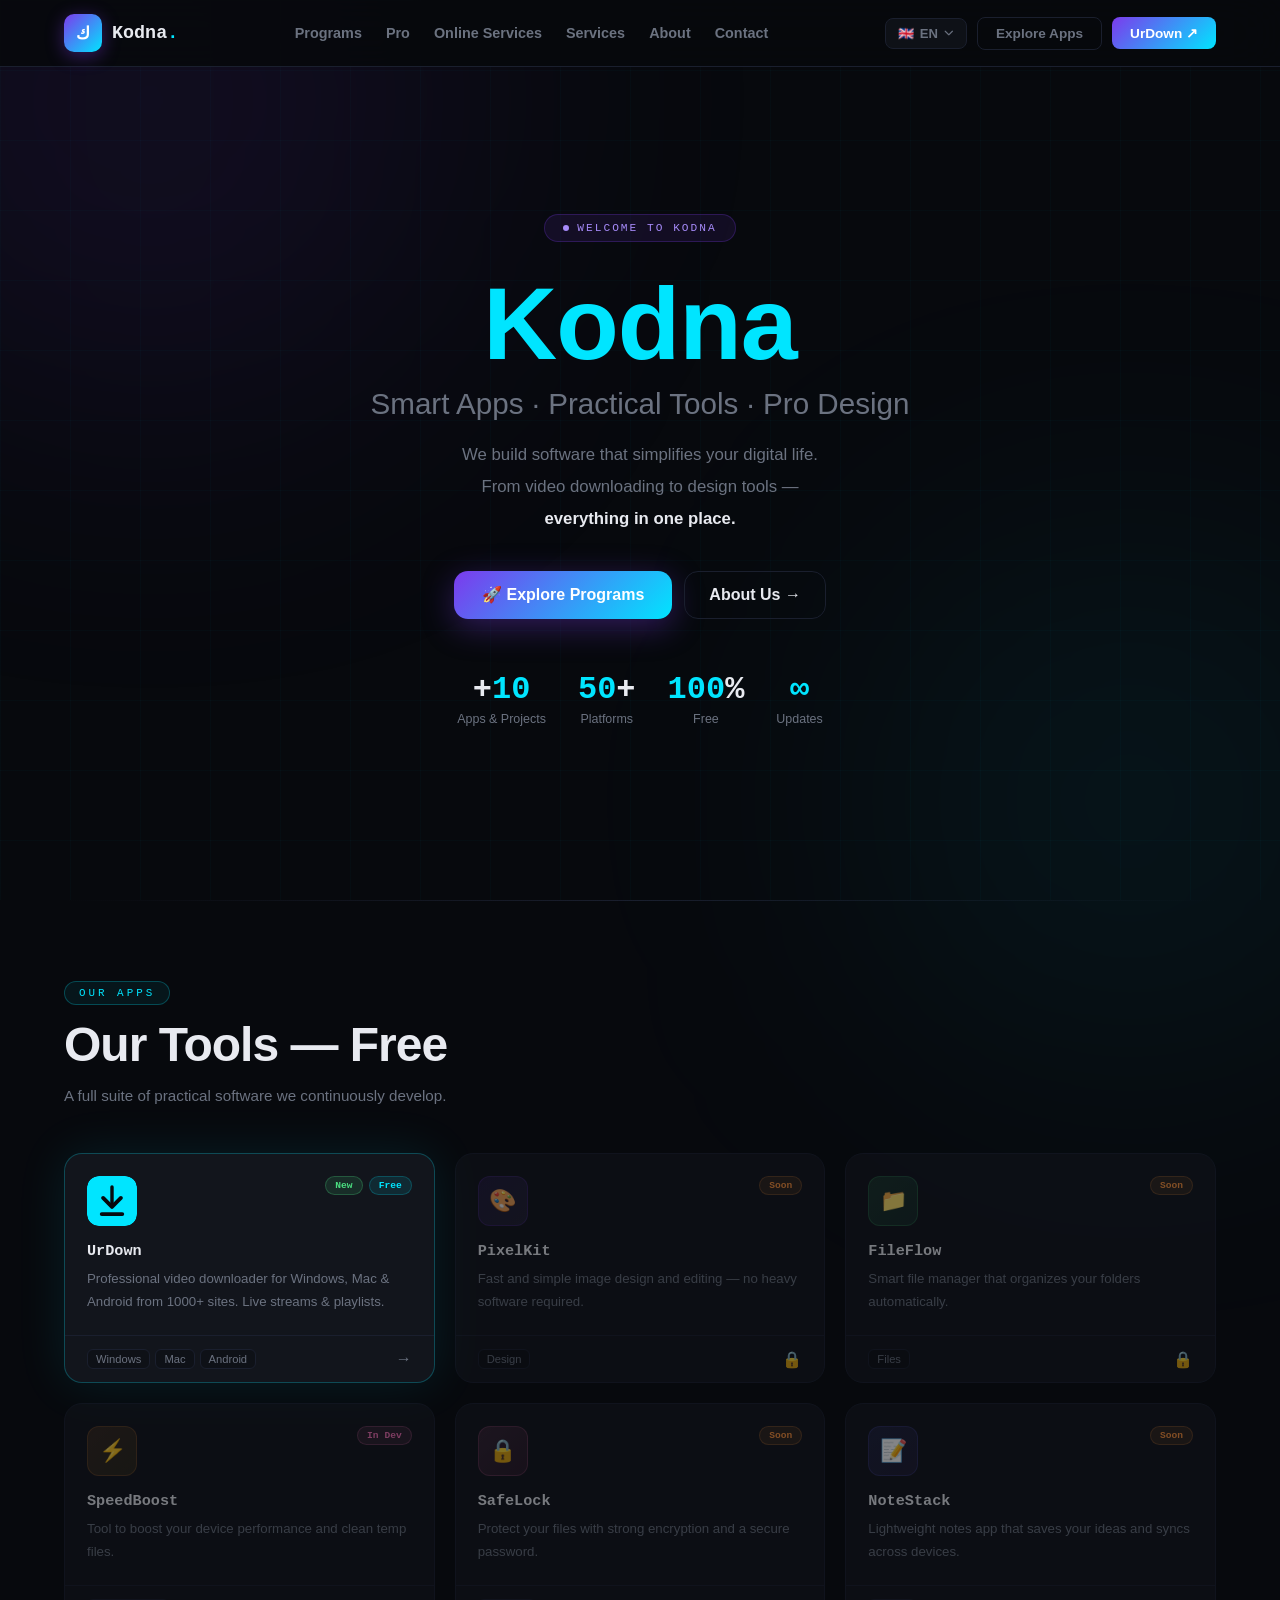
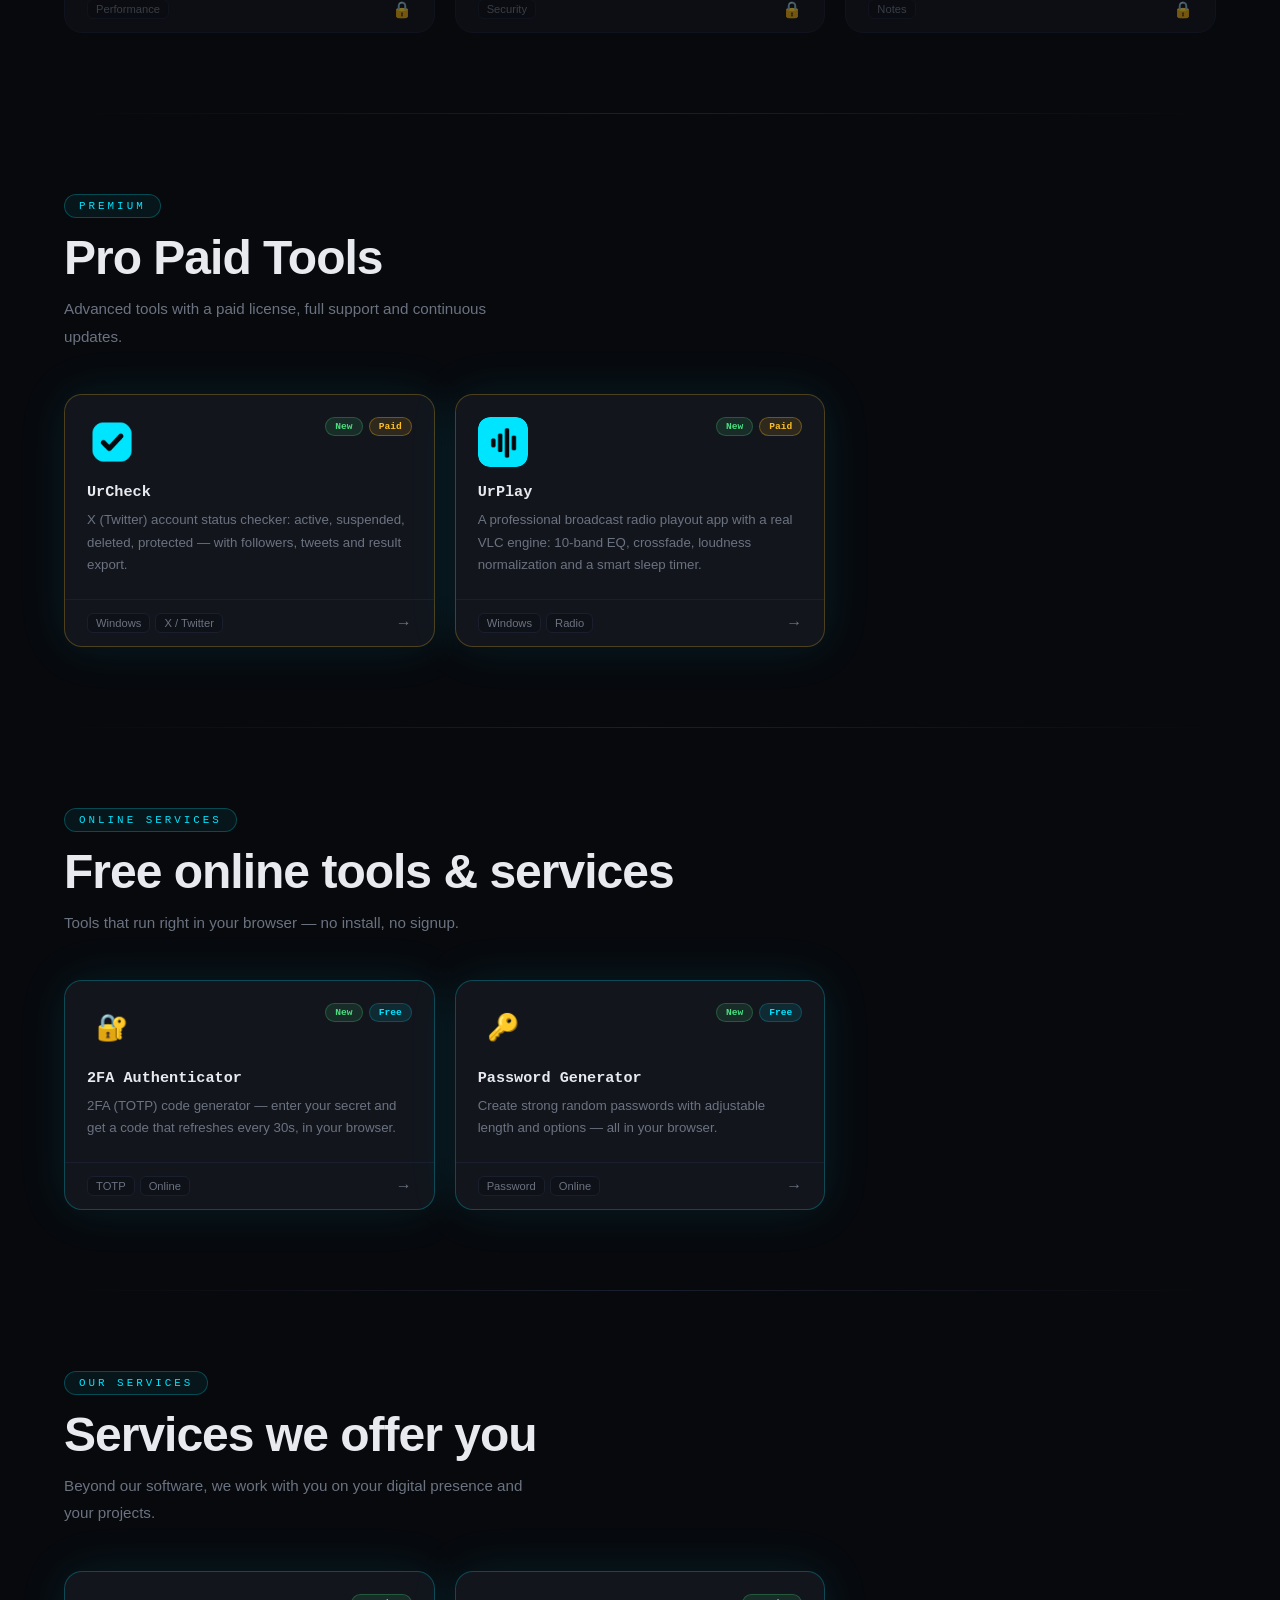
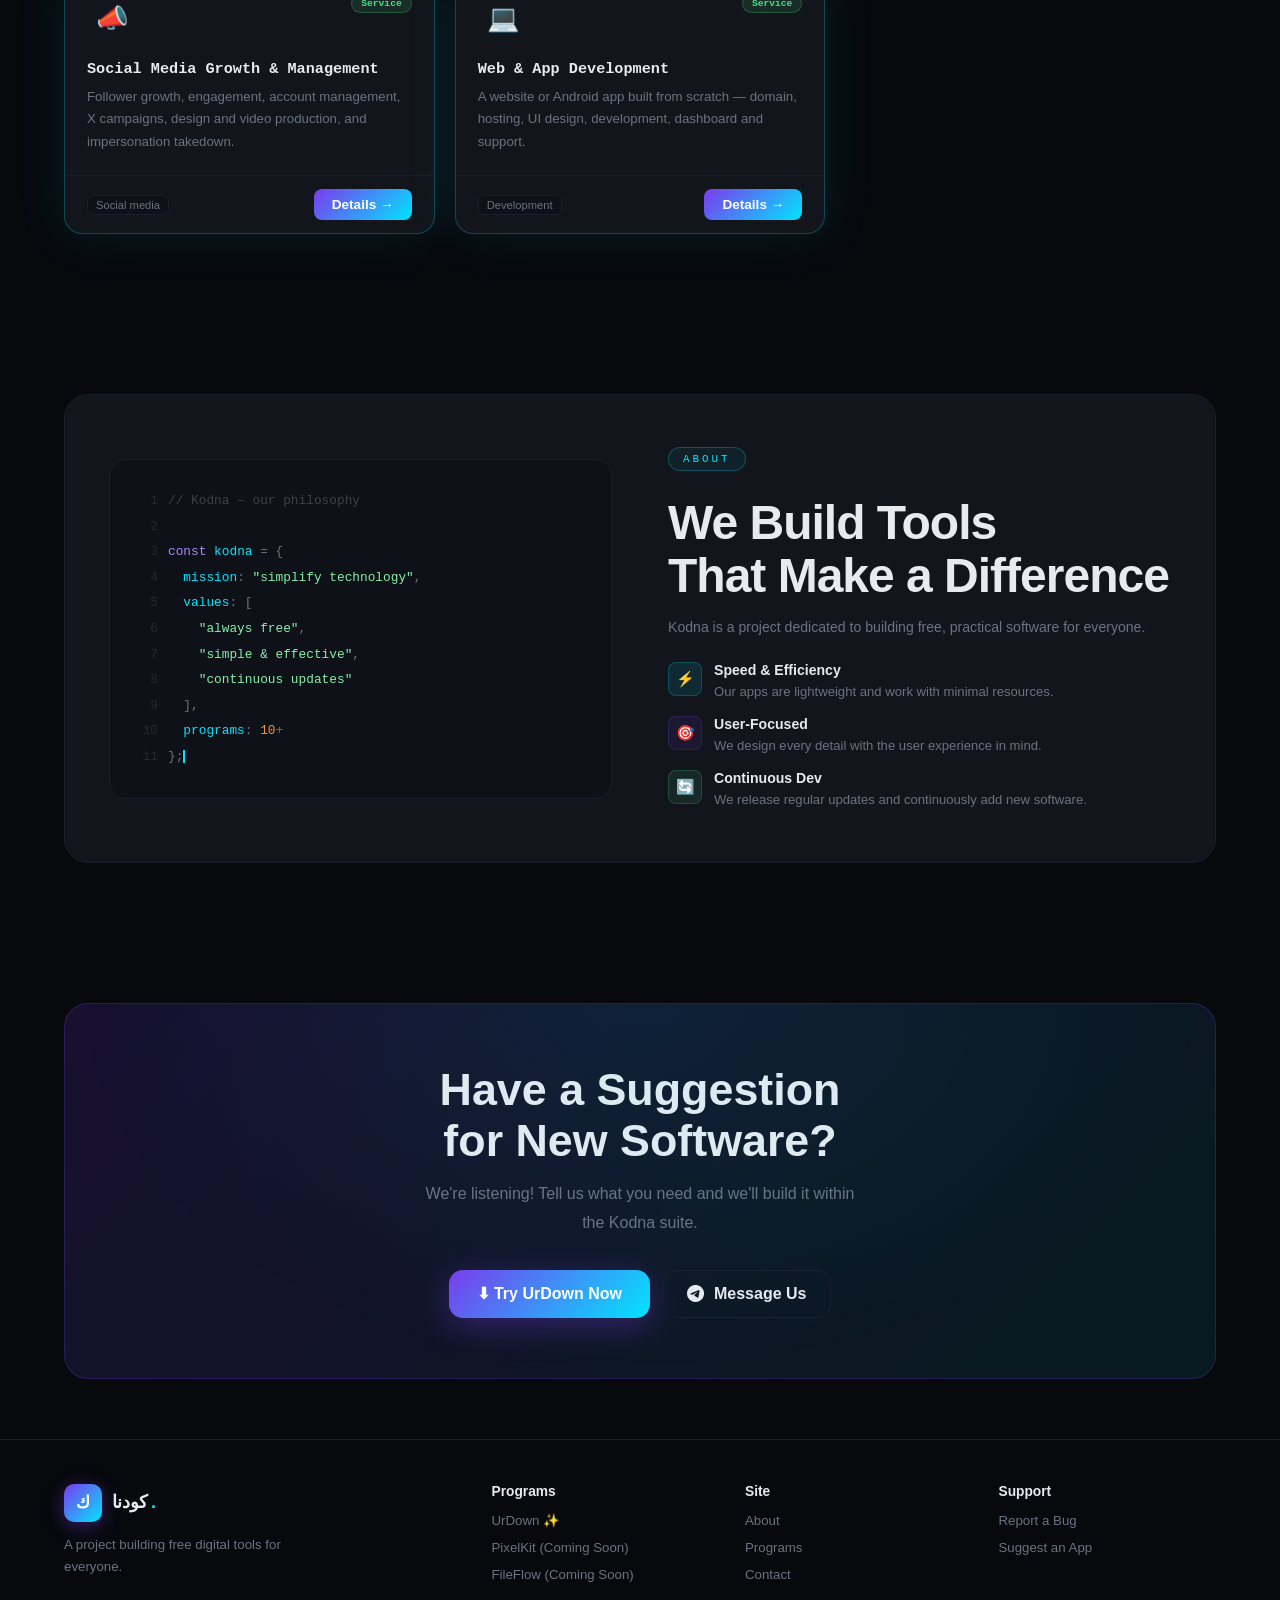
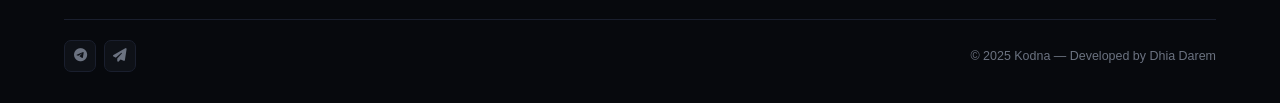
==== commit 2216e78a: "Update index.html" ====
--- a/index.html
+++ b/index.html
@@ -469,7 +469,7 @@
     <li><a href="#programs" data-i18n="nav_programs">البرامج</a></li>
     <li><a href="#pro" data-i18n="nav_pro">احترافي</a></li>
     <li><a href="#online" data-i18n="nav_online">خدمات أون لاين</a></li>
-    <li><a href="social.html" data-i18n="soc_nav">دعم الصفحات</a></li>
+    <li><a href="#services" data-i18n="srv_nav">خدماتنا</a></li>
     <li><a href="#about" data-i18n="nav_about">من نحن</a></li>
     <li><a href="#contact" data-i18n="nav_contact">تواصل</a></li>
   </ul>
@@ -501,7 +501,7 @@
   <a href="#programs" onclick="toggleMenu()" data-i18n="mobile_programs">📦 البرامج</a>
   <a href="#pro" onclick="toggleMenu()" data-i18n="mobile_pro">⭐ احترافي</a>
   <a href="#online" onclick="toggleMenu()" data-i18n="mobile_online">🛠 خدمات أون لاين</a>
-  <a href="social.html" onclick="toggleMenu()" data-i18n="soc_mnav">📣 دعم الصفحات</a>
+  <a href="#services" onclick="toggleMenu()" data-i18n="srv_mnav">💼 خدماتنا</a>
   <a href="#about" onclick="toggleMenu()" data-i18n="mobile_about">👥 من نحن</a>
   <a href="#contact" onclick="toggleMenu()" data-i18n="mobile_contact">📬 تواصل</a>
   <a href="urdown.html">⬇ UrDown</a>
@@ -700,6 +700,47 @@
         <span class="prog-arrow">←</span>
       </div>
     </a>
+  </div>
+</section>
+
+<div class="divider"></div>
+
+<!-- ═══ SERVICES ═══ -->
+<section class="programs rev" id="services" aria-label="Kodna Services">
+  <div class="sec-header">
+    <div class="sec-tag" data-i18n="sec_srv">خدماتنا</div>
+    <h2 class="sec-title" data-i18n="srv_title">خدمات نقدمها لك</h2>
+    <p class="sec-desc" data-i18n="srv_desc">إضافة لبرامجنا، نشتغل وياك على حضورك الرقمي ومشاريعك.</p>
+  </div>
+  <div class="programs-grid">
+    <div class="prog-card featured">
+      <div class="prog-card-top">
+        <div class="prog-icon-wrap" style="display:flex;align-items:center;justify-content:center;font-size:26px;width:50px;height:50px">📣</div>
+        <div class="prog-card-badges"><span class="badge new" data-i18n="srv_badge">خدمة</span></div>
+      </div>
+      <div class="prog-card-body">
+        <div class="prog-name" data-i18n="srv1_name">دعم الصفحات وإدارة السوشل ميديا</div>
+        <div class="prog-desc" data-i18n="srv1_desc">زيادة متابعين، رفع تفاعل، إدارة حسابات، حملات وترندات X، تصميم وإنتاج فيديو، وإزالة الحسابات المنتحلة.</div>
+      </div>
+      <div class="prog-card-footer">
+        <div class="prog-tags"><span class="prog-tag" data-i18n="srv1_tag">سوشل ميديا</span></div>
+        <a class="btn-nav fill" href="social.html" data-i18n="srv_btn">التفاصيل ←</a>
+      </div>
+    </div>
+    <div class="prog-card featured">
+      <div class="prog-card-top">
+        <div class="prog-icon-wrap" style="display:flex;align-items:center;justify-content:center;font-size:26px;width:50px;height:50px">💻</div>
+        <div class="prog-card-badges"><span class="badge new" data-i18n="srv_badge">خدمة</span></div>
+      </div>
+      <div class="prog-card-body">
+        <div class="prog-name" data-i18n="srv2_name">تطوير مواقع وتطبيقات</div>
+        <div class="prog-desc" data-i18n="srv2_desc">موقع أو تطبيق أندرويد من الصفر حسب طلبك — حجز دومين، استضافة، تصميم واجهات، برمجة، ولوحة تحكم ودعم.</div>
+      </div>
+      <div class="prog-card-footer">
+        <div class="prog-tags"><span class="prog-tag" data-i18n="srv2_tag">تطوير</span></div>
+        <a class="btn-nav fill" href="dev.html" data-i18n="srv_btn">التفاصيل ←</a>
+      </div>
+    </div>
   </div>
 </section>
 
@@ -832,7 +873,7 @@
 ───────────────────────────────────────────── */
 const T = {
 ar:{dir:'rtl',flag:'🇮🇶',code:'AR',
- soc_nav:"دعم الصفحات",soc_mnav:"📣 دعم الصفحات",
+ srv_nav:"خدماتنا",srv_mnav:"💼 خدماتنا",sec_srv:"خدماتنا",srv_title:"خدمات نقدمها لك",srv_desc:"إضافة لبرامجنا، نشتغل وياك على حضورك الرقمي ومشاريعك.",srv1_name:"دعم الصفحات وإدارة السوشل ميديا",srv1_desc:"زيادة متابعين، رفع تفاعل، إدارة حسابات، حملات وترندات X، تصميم وإنتاج فيديو، وإزالة الحسابات المنتحلة.",srv1_tag:"سوشل ميديا",srv2_name:"تطوير مواقع وتطبيقات",srv2_desc:"موقع أو تطبيق أندرويد من الصفر حسب طلبك — حجز دومين، استضافة، تصميم واجهات، برمجة، ولوحة تحكم ودعم.",srv2_tag:"تطوير",srv_badge:"خدمة",srv_btn:"التفاصيل ←",
  pwgen_name:'مولّد كلمات المرور',pwgen_desc:'أنشئ كلمات مرور عشوائية قوية بطول وخيارات قابلة للضبط — كلها داخل متصفحك.',
  nav_online:'خدمات أون لاين',mobile_online:'🛠 خدمات أون لاين',sec_online:'خدمات أون لاين',online_title:'خدمات وأدوات أون لاين مجانية',online_desc:'أدوات تعمل مباشرة في متصفحك بلا تثبيت ولا تسجيل.',twofa_name:'مولّد رمز 2FA',twofa_desc:'مولّد رمز المصادقة الثنائية (TOTP) — أدخل المفتاح واحصل على رمز يتغيّر كل 30 ثانية، داخل متصفحك.',tag_online:'أونلاين',
   nav_pro:'احترافي',mobile_pro:'⭐ احترافي',sec_pro:'الإصدار الاحترافي',pro_title:'برامج احترافية مدفوعة',pro_desc:'أدوات متقدمة باشتراك مدفوع، مع دعم وتحديثات مستمرة.',badge_pro:'مدفوع',urcheck_desc:'فاحص حالة حسابات X (تويتر): نشط، موقوف، محذوف، محمي — مع المتابعين والتغريدات وتصدير النتائج.',urplay_desc:'مشغّل بث إذاعي احترافي بمحرك VLC حقيقي: Equalizer 10 نطاقات، Crossfade، تطبيع صوت، ومؤقت توقف ذكي.',
@@ -870,7 +911,7 @@
   tg_or:'أو انضم لقناة كودنا',tg_channel:'📢\u00a0 قناة كودنا – أخبار وتحديثات',
 },
 en:{dir:'ltr',flag:'🇬🇧',code:'EN',
- soc_nav:"Social Growth",soc_mnav:"📣 Social Growth",
+ srv_nav:"Services",srv_mnav:"💼 Services",sec_srv:"Our services",srv_title:"Services we offer you",srv_desc:"Beyond our software, we work with you on your digital presence and your projects.",srv1_name:"Social Media Growth & Management",srv1_desc:"Follower growth, engagement, account management, X campaigns, design and video production, and impersonation takedown.",srv1_tag:"Social media",srv2_name:"Web & App Development",srv2_desc:"A website or Android app built from scratch — domain, hosting, UI design, development, dashboard and support.",srv2_tag:"Development",srv_badge:"Service",srv_btn:"Details →",
  pwgen_name:'Password Generator',pwgen_desc:'Create strong random passwords with adjustable length and options — all in your browser.',
  nav_online:'Online Services',mobile_online:'🛠 Online Services',sec_online:'Online Services',online_title:'Free online tools & services',online_desc:'Tools that run right in your browser — no install, no signup.',twofa_name:'2FA Authenticator',twofa_desc:'2FA (TOTP) code generator — enter your secret and get a code that refreshes every 30s, in your browser.',tag_online:'Online',
   nav_pro:'Pro',mobile_pro:'⭐ Pro',sec_pro:'Premium',pro_title:'Pro Paid Tools',pro_desc:'Advanced tools with a paid license, full support and continuous updates.',badge_pro:'Paid',urcheck_desc:'X (Twitter) account status checker: active, suspended, deleted, protected — with followers, tweets and result export.',urplay_desc:'A professional broadcast radio playout app with a real VLC engine: 10-band EQ, crossfade, loudness normalization and a smart sleep timer.',
@@ -908,7 +949,7 @@
   tg_or:'Or join the Kodna channel',tg_channel:'📢\u00a0 Kodna Channel – News & Updates',
 },
 ku:{dir:'rtl',flag:'🏔️',code:'KU',
- soc_nav:"پشتگیری پەڕەکان",soc_mnav:"📣 پشتگیری پەڕەکان",
+ srv_nav:"خزمەتگوزارییەکانمان",srv_mnav:"💼 خزمەتگوزارییەکانمان",sec_srv:"خزمەتگوزارییەکانمان",srv_title:"خزمەتگوزاری کە پێشکەشت دەکەین",srv_desc:"جگە لە بەرنامەکانمان، لەگەڵت کار دەکەین لەسەر ئامادەبوونی دیجیتاڵی و پڕۆژەکانت.",srv1_name:"پشتگیری پەڕەکان و بەڕێوەبردنی سۆشیال میدیا",srv1_desc:"زیادکردنی فۆڵۆوەر، کارلێک، بەڕێوەبردنی هەژمار، کەمپینی X، دیزاین و ڤیدیۆ، و لابردنی ناوی ساختە.",srv1_tag:"سۆشیال میدیا",srv2_name:"دروستکردنی ماڵپەڕ و ئەپ",srv2_desc:"ماڵپەڕ یان ئەپی ئەندرۆید لە سفرەوە — دۆمەین، هۆستینگ، دیزاین، بەرنامەسازی و پشتگیری.",srv2_tag:"گەشەپێدان",srv_badge:"خزمەتگوزاری",srv_btn:"وردەکاری ←",
  pwgen_name:'دروستکەری وشەی نهێنی',pwgen_desc:'وشەی نهێنی بەهێز و هەڕەمەکی دروست بکە بە درێژی و هەڵبژاردنی گونجاو — هەمووی لە وێبگەڕەکەتدا.',
  nav_online:'خزمەتگوزاری ئۆنڵاین',mobile_online:'🛠 خزمەتگوزاری ئۆنڵاین',sec_online:'خزمەتگوزاری ئۆنڵاین',online_title:'ئامراز و خزمەتگوزاری ئۆنڵاینی بەخۆڕایی',online_desc:'ئامرازەکان ڕاستەوخۆ لە وێبگەڕەکەتدا کار دەکەن بەبێ دامەزراندن.',twofa_name:'دروستکەری کۆدی 2FA',twofa_desc:'دروستکەری کۆدی 2FA (TOTP) — کلیل بنووسە و کۆدێک وەربگرە کە هەر ٣٠ چرکە دەگۆڕێت.',tag_online:'ئۆنڵاین',
   nav_pro:'پیشەیی',mobile_pro:'⭐ پیشەیی',sec_pro:'نوسخەی پیشەیی',pro_title:'بەرنامەی پیشەیی پارەدان',pro_desc:'ئامرازی پێشکەوتوو بە مۆڵەتی پارەدان، لەگەڵ پشتگیری و نوێکردنەوەی بەردەوام.',badge_pro:'پارەدان',urcheck_desc:'پشکنینی دۆخی هەژماری X (تویتەر): چالاک، ڕاگیراو، سڕاوەتەوە، پارێزراو — لەگەڵ شوێنکەوتووان و تویت و هەناردەکردنی ئەنجام.',urplay_desc:'بەرنامەیەکی پیشەیی بۆ لێدانی ڕادیۆی بەرنامەیی بە ماتۆڕی VLC ڕاستەقینە: Equalizer ١٠ بەند، Crossfade، یەکسانکردنی دەنگ، و مۆڵەتی خەوی زیرەک.',
@@ -946,7 +987,7 @@
   tg_or:'یان بەشداربە لە کەناڵی Kodna',tg_channel:'📢\u00a0 کەناڵی Kodna – هەواڵ و نوێکارییەکان',
 },
 zh:{dir:'ltr',flag:'🇨🇳',code:'ZH',
- soc_nav:"社交推广",soc_mnav:"📣 社交推广",
+ srv_nav:"我们的服务",srv_mnav:"💼 我们的服务",sec_srv:"我们的服务",srv_title:"我们为你提供的服务",srv_desc:"除了软件，我们还与你一起打造数字影响力和项目。",srv1_name:"主页推广与社交媒体运营",srv1_desc:"涨粉、互动提升、账号运营、X 话题活动、设计与视频制作，以及仿冒清除。",srv1_tag:"社交媒体",srv2_name:"网站与应用开发",srv2_desc:"从零搭建网站或安卓应用——域名、主机、界面设计、开发、后台与支持。",srv2_tag:"开发",srv_badge:"服务",srv_btn:"了解详情 →",
  pwgen_name:'密码生成器',pwgen_desc:'生成长度与选项可调的强随机密码 — 全部在浏览器中完成。',
  nav_online:'在线服务',mobile_online:'🛠 在线服务',sec_online:'在线服务',online_title:'免费在线工具与服务',online_desc:'直接在浏览器中运行，无需安装或注册。',twofa_name:'2FA 验证器',twofa_desc:'2FA (TOTP) 验证码生成器 — 输入密钥即可获得每 30 秒更新的代码。',tag_online:'在线',
   nav_pro:'专业版',mobile_pro:'⭐ 专业版',sec_pro:'高级版',pro_title:'专业付费工具',pro_desc:'高级付费工具，提供完整支持与持续更新。',badge_pro:'付费',urcheck_desc:'X（推特）账号状态检测：活跃、封禁、删除、私密 — 含粉丝数、推文数和结果导出。',urplay_desc:'专业广播电台播出软件，配备真实的 VLC 引擎：10段均衡器、交叉淡入淡出、响度归一化和智能睡眠定时器。',
@@ -984,7 +1025,7 @@
   tg_or:'或加入 Kodna 频道',tg_channel:'📢\u00a0 Kodna 频道 – 新闻与更新',
 },
 es:{dir:'ltr',flag:'🇪🇸',code:'ES',
- soc_nav:"Redes Sociales",soc_mnav:"📣 Redes Sociales",
+ srv_nav:"Servicios",srv_mnav:"💼 Servicios",sec_srv:"Nuestros servicios",srv_title:"Servicios que te ofrecemos",srv_desc:"Además de nuestro software, trabajamos contigo en tu presencia digital y tus proyectos.",srv1_name:"Gestión y crecimiento en redes",srv1_desc:"Seguidores, interacción, gestión de cuentas, campañas en X, diseño y vídeo, y retirada de suplantaciones.",srv1_tag:"Redes sociales",srv2_name:"Desarrollo web y de apps",srv2_desc:"Una web o app Android desde cero: dominio, alojamiento, diseño, programación, panel y soporte.",srv2_tag:"Desarrollo",srv_badge:"Servicio",srv_btn:"Ver detalles →",
  pwgen_name:'Generador de contraseñas',pwgen_desc:'Crea contraseñas aleatorias fuertes con longitud y opciones ajustables — todo en tu navegador.',
  nav_online:'Servicios online',mobile_online:'🛠 Servicios online',sec_online:'Servicios online',online_title:'Herramientas y servicios online gratis',online_desc:'Herramientas que funcionan en tu navegador, sin instalar ni registrarse.',twofa_name:'Autenticador 2FA',twofa_desc:'Generador de códigos 2FA (TOTP) — introduce tu clave y obtén un código que cambia cada 30 s.',tag_online:'Online',
   nav_pro:'Pro',mobile_pro:'⭐ Pro',sec_pro:'Premium',pro_title:'Herramientas Pro de pago',pro_desc:'Herramientas avanzadas con licencia de pago, soporte y actualizaciones continuas.',badge_pro:'De pago',urcheck_desc:'Verificador de estado de cuentas de X (Twitter): activa, suspendida, eliminada, protegida — con seguidores, tweets y exportación.',urplay_desc:'Una app profesional de reproducción para radiodifusión con un motor VLC real: ecualizador de 10 bandas, crossfade, normalización de volumen y temporizador de apagado inteligente.',
@@ -1022,7 +1063,7 @@
   tg_or:'O únete al canal de Kodna',tg_channel:'📢\u00a0 Canal Kodna – Noticias y Actualizaciones',
 },
 ru:{dir:'ltr',flag:'🇷🇺',code:'RU',
- soc_nav:"Продвижение",soc_mnav:"📣 Продвижение",
+ srv_nav:"Наши услуги",srv_mnav:"💼 Наши услуги",sec_srv:"Наши услуги",srv_title:"Услуги, которые мы предлагаем",srv_desc:"Кроме программ, мы работаем с вами над вашим присутствием в сети и проектами.",srv1_name:"Продвижение и ведение соцсетей",srv1_desc:"Подписчики, вовлечённость, ведение аккаунтов, кампании в X, дизайн и видео, удаление подделок.",srv1_tag:"Соцсети",srv2_name:"Разработка сайтов и приложений",srv2_desc:"Сайт или Android-приложение с нуля: домен, хостинг, дизайн, разработка, панель и поддержка.",srv2_tag:"Разработка",srv_badge:"Услуга",srv_btn:"Подробнее →",
  pwgen_name:'Генератор паролей',pwgen_desc:'Создавайте надёжные случайные пароли с настраиваемой длиной — всё в браузере.',
  nav_online:'Онлайн-сервисы',mobile_online:'🛠 Онлайн-сервисы',sec_online:'Онлайн-сервисы',online_title:'Бесплатные онлайн-инструменты и сервисы',online_desc:'Инструменты прямо в браузере — без установки и регистрации.',twofa_name:'Генератор 2FA',twofa_desc:'Генератор кодов 2FA (TOTP) — введите ключ и получите код, меняющийся каждые 30 секунд.',tag_online:'Онлайн',
   nav_pro:'Pro',mobile_pro:'⭐ Pro',sec_pro:'Премиум',pro_title:'Профессиональные платные инструменты',pro_desc:'Продвинутые инструменты по платной лицензии, с поддержкой и постоянными обновлениями.',badge_pro:'Платно',urcheck_desc:'Проверка статуса аккаунтов X (Twitter): активен, заблокирован, удалён, защищён — с подписчиками, твитами и экспортом.',urplay_desc:'Профессиональное приложение для радиовещания с настоящим движком VLC: 10-полосный эквалайзер, кроссфейд, нормализация громкости и умный таймер сна.',
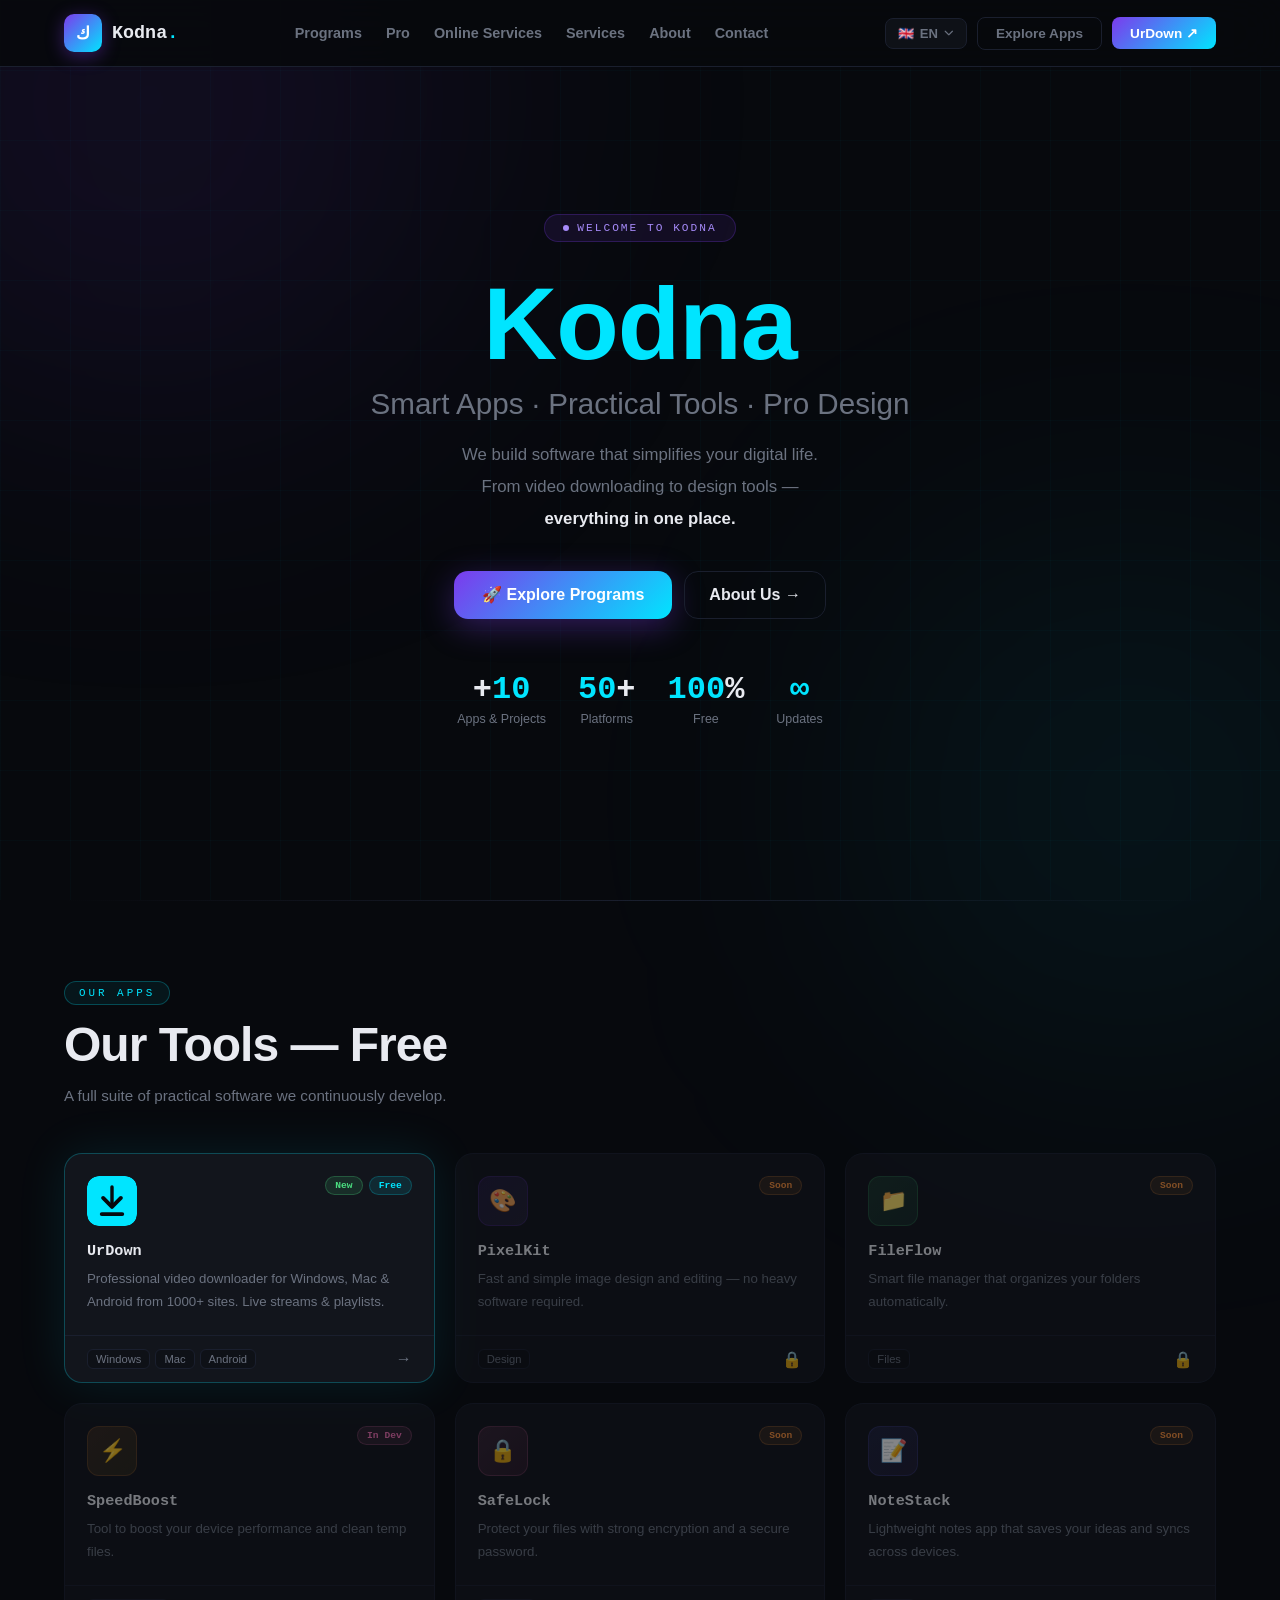
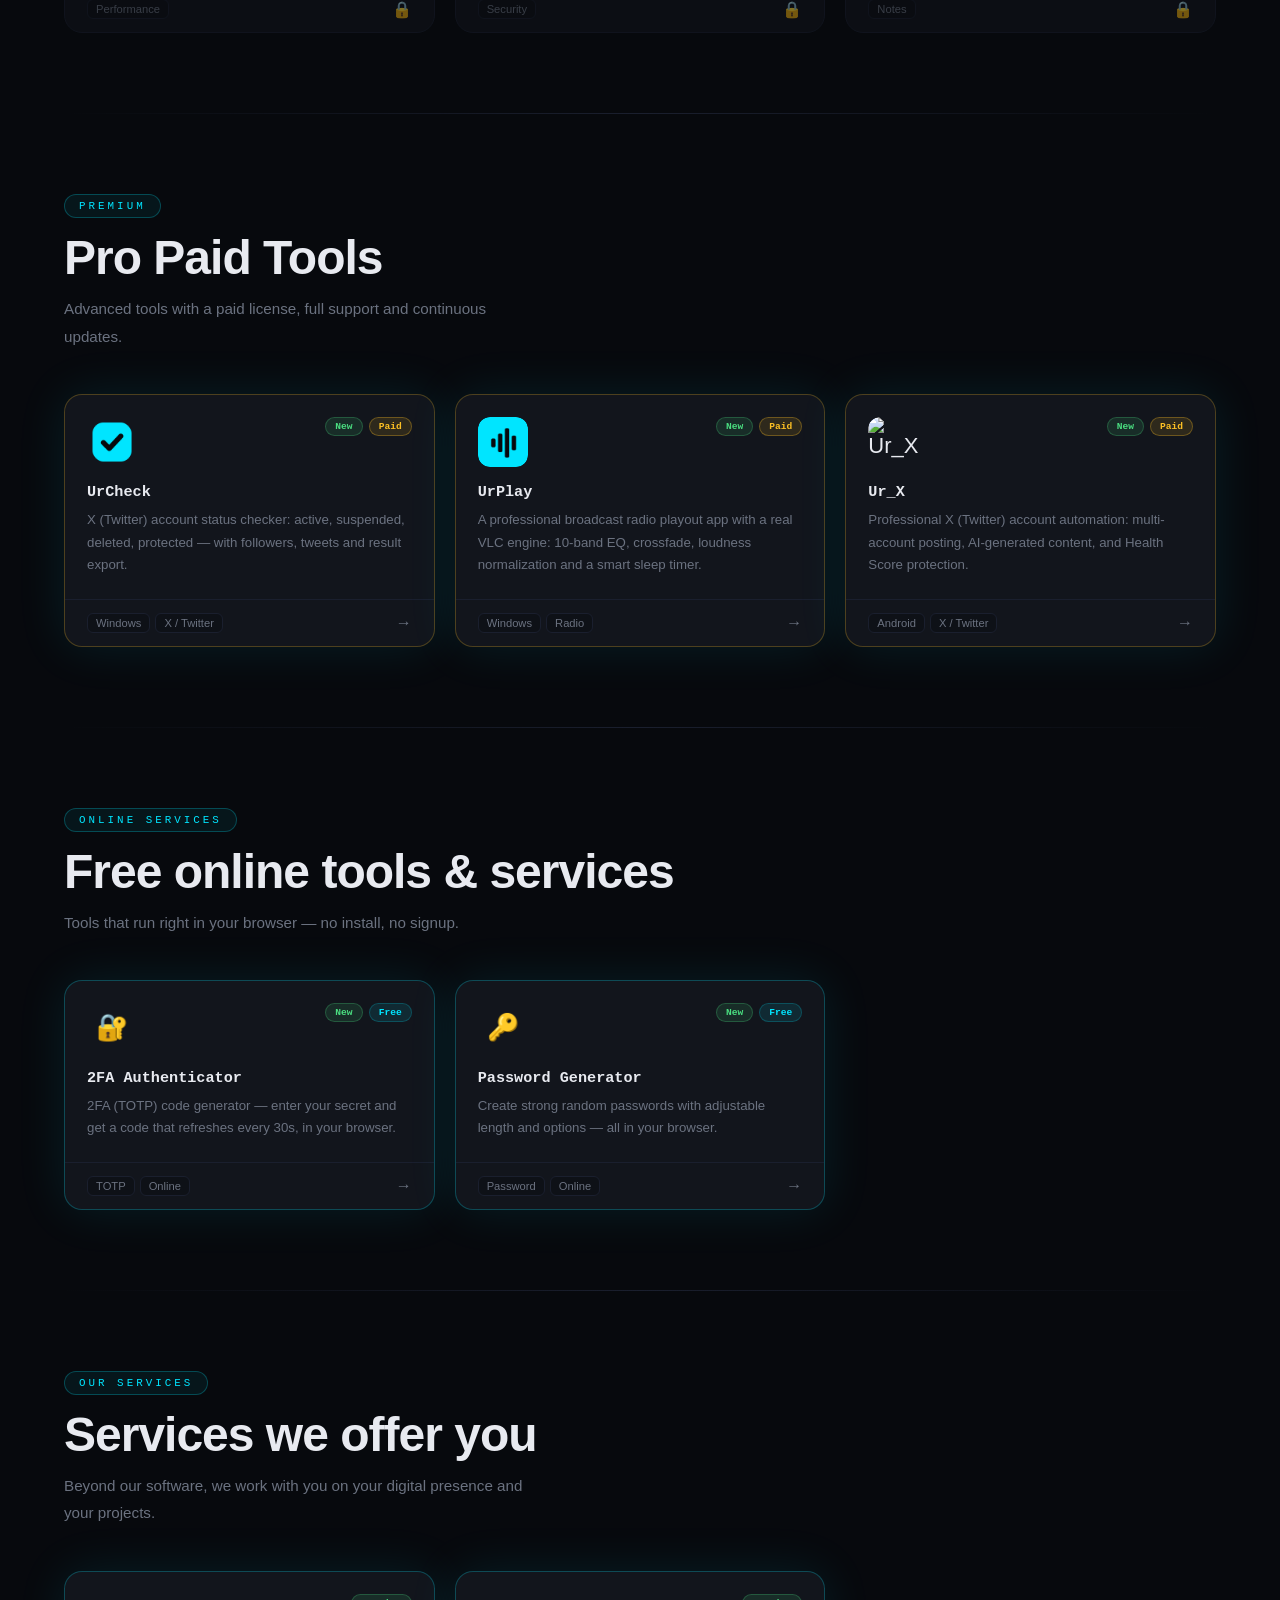
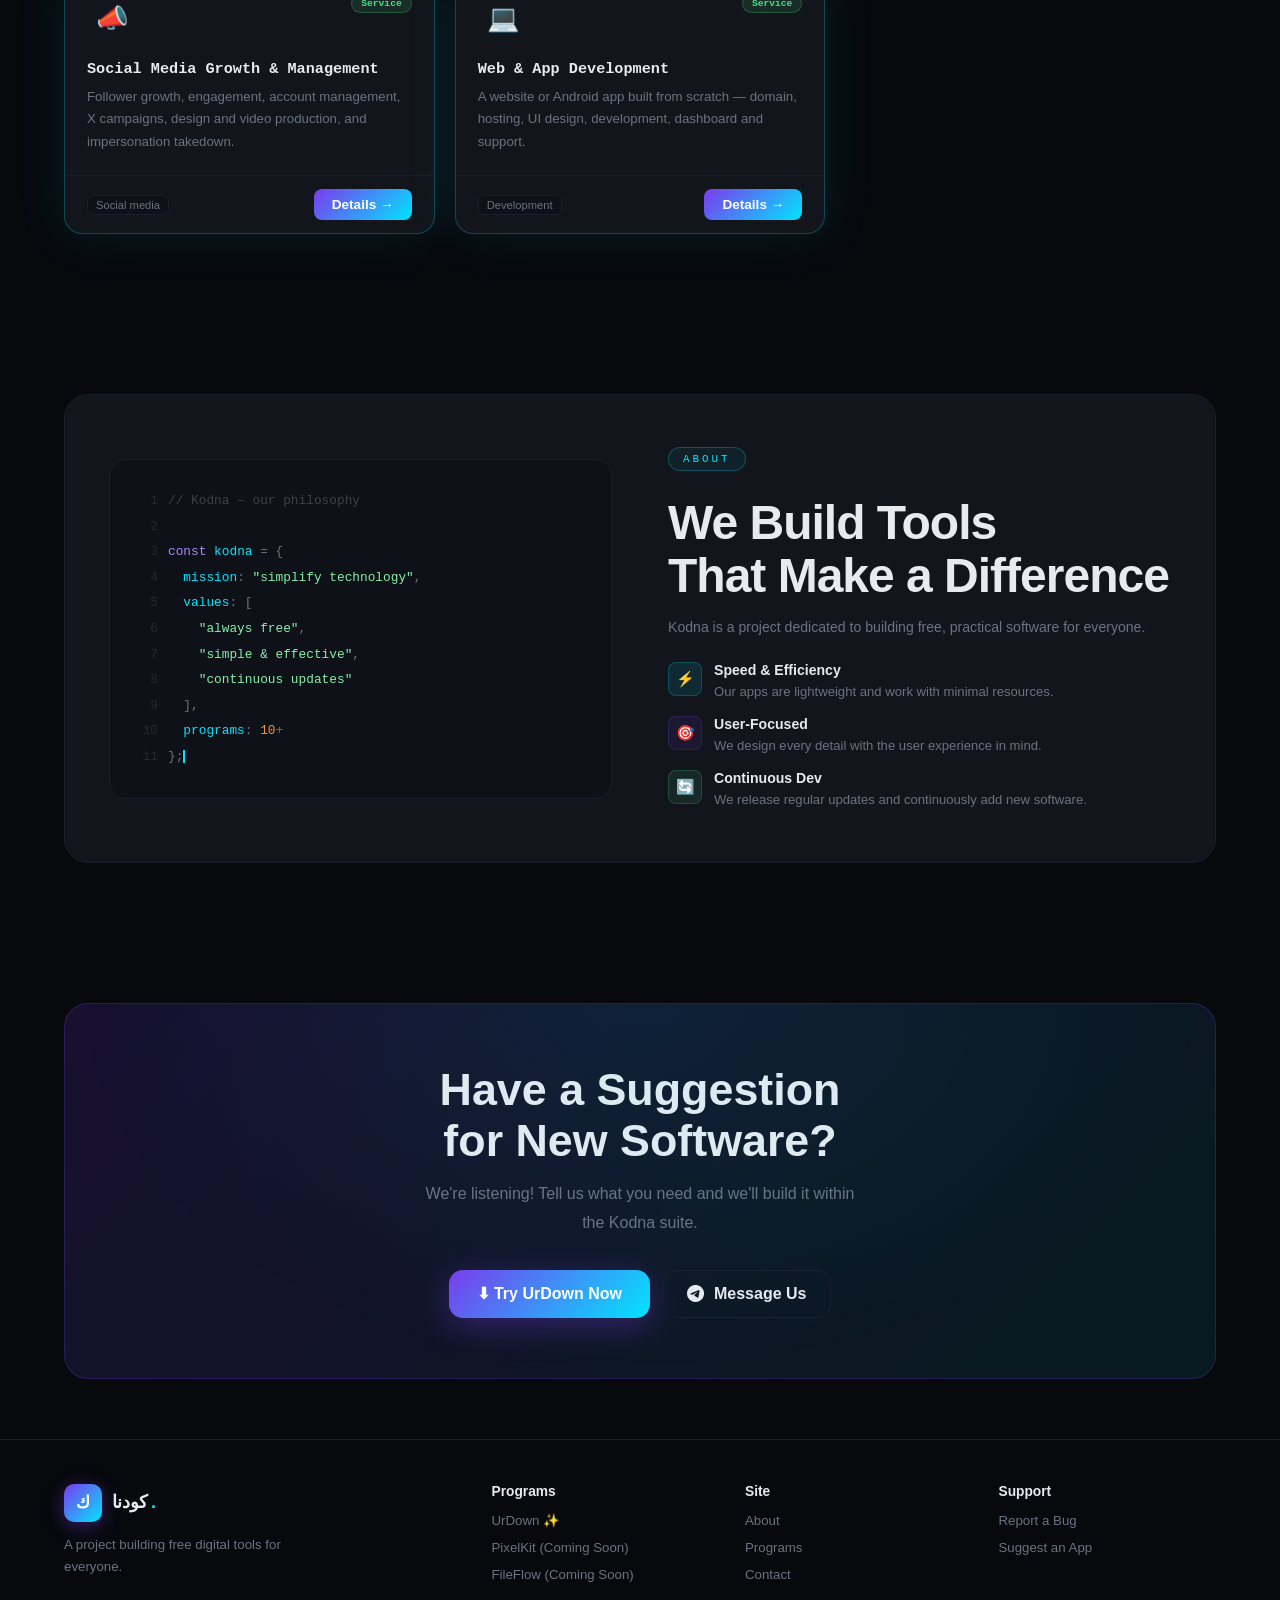
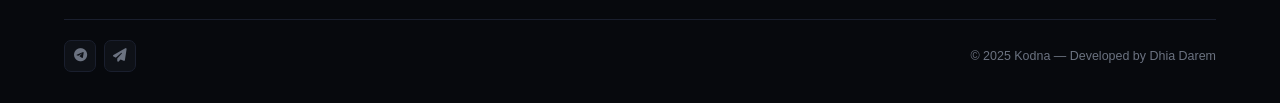
==== commit be38bfc8: "Update index.html" ====
--- a/index.html
+++ b/index.html
@@ -653,6 +653,26 @@
         <span class="prog-arrow">←</span>
       </div>
     </a>
+    <!-- Ur_X (paid) -->
+    <a class="prog-card featured pro" href="urx.html" aria-label="Ur_X - X Account Automation">
+      <div class="prog-card-top">
+        <div class="prog-icon-wrap" style="background:none;border:none;padding:0;width:50px;height:50px;overflow:hidden">
+          <img src="urx_icon_512.png" alt="Ur_X" width="50" height="50" style="display:block;border-radius:12px">
+        </div>
+        <div class="prog-card-badges">
+          <span class="badge new" data-i18n="badge_new">جديد</span>
+          <span class="badge pro" data-i18n="badge_pro">مدفوع</span>
+        </div>
+      </div>
+      <div class="prog-card-body">
+        <div class="prog-name">Ur_X</div>
+        <div class="prog-desc" data-i18n="urx_desc">أتمتة ونشر احترافي لحسابات X (تويتر): نشر متعدد الحسابات، توليد بالذكاء الاصطناعي، وحماية Health Score.</div>
+      </div>
+      <div class="prog-card-footer">
+        <div class="prog-tags"><span class="prog-tag">Android</span><span class="prog-tag">X / Twitter</span></div>
+        <span class="prog-arrow">←</span>
+      </div>
+    </a>
   </div>
 </section>
 
@@ -876,7 +896,7 @@
  srv_nav:"خدماتنا",srv_mnav:"💼 خدماتنا",sec_srv:"خدماتنا",srv_title:"خدمات نقدمها لك",srv_desc:"إضافة لبرامجنا، نشتغل وياك على حضورك الرقمي ومشاريعك.",srv1_name:"دعم الصفحات وإدارة السوشل ميديا",srv1_desc:"زيادة متابعين، رفع تفاعل، إدارة حسابات، حملات وترندات X، تصميم وإنتاج فيديو، وإزالة الحسابات المنتحلة.",srv1_tag:"سوشل ميديا",srv2_name:"تطوير مواقع وتطبيقات",srv2_desc:"موقع أو تطبيق أندرويد من الصفر حسب طلبك — حجز دومين، استضافة، تصميم واجهات، برمجة، ولوحة تحكم ودعم.",srv2_tag:"تطوير",srv_badge:"خدمة",srv_btn:"التفاصيل ←",
  pwgen_name:'مولّد كلمات المرور',pwgen_desc:'أنشئ كلمات مرور عشوائية قوية بطول وخيارات قابلة للضبط — كلها داخل متصفحك.',
  nav_online:'خدمات أون لاين',mobile_online:'🛠 خدمات أون لاين',sec_online:'خدمات أون لاين',online_title:'خدمات وأدوات أون لاين مجانية',online_desc:'أدوات تعمل مباشرة في متصفحك بلا تثبيت ولا تسجيل.',twofa_name:'مولّد رمز 2FA',twofa_desc:'مولّد رمز المصادقة الثنائية (TOTP) — أدخل المفتاح واحصل على رمز يتغيّر كل 30 ثانية، داخل متصفحك.',tag_online:'أونلاين',
-  nav_pro:'احترافي',mobile_pro:'⭐ احترافي',sec_pro:'الإصدار الاحترافي',pro_title:'برامج احترافية مدفوعة',pro_desc:'أدوات متقدمة باشتراك مدفوع، مع دعم وتحديثات مستمرة.',badge_pro:'مدفوع',urcheck_desc:'فاحص حالة حسابات X (تويتر): نشط، موقوف، محذوف، محمي — مع المتابعين والتغريدات وتصدير النتائج.',urplay_desc:'مشغّل بث إذاعي احترافي بمحرك VLC حقيقي: Equalizer 10 نطاقات، Crossfade، تطبيع صوت، ومؤقت توقف ذكي.',
+  nav_pro:'احترافي',mobile_pro:'⭐ احترافي',sec_pro:'الإصدار الاحترافي',pro_title:'برامج احترافية مدفوعة',pro_desc:'أدوات متقدمة باشتراك مدفوع، مع دعم وتحديثات مستمرة.',badge_pro:'مدفوع',urcheck_desc:'فاحص حالة حسابات X (تويتر): نشط، موقوف، محذوف، محمي — مع المتابعين والتغريدات وتصدير النتائج.',urplay_desc:'مشغّل بث إذاعي احترافي بمحرك VLC حقيقي: Equalizer 10 نطاقات، Crossfade، تطبيع صوت، ومؤقت توقف ذكي.',urx_desc:'أتمتة ونشر احترافي لحسابات X (تويتر): نشر متعدد الحسابات، توليد بالذكاء الاصطناعي، وحماية Health Score.',
   nav_programs:'البرامج',nav_about:'من نحن',nav_contact:'تواصل',nav_explore:'استكشف البرامج',
   mobile_programs:'📦 البرامج',mobile_about:'👥 من نحن',mobile_contact:'📬 تواصل',
   hero_eyebrow:'مرحباً بك في كودنا',
@@ -914,7 +934,7 @@
  srv_nav:"Services",srv_mnav:"💼 Services",sec_srv:"Our services",srv_title:"Services we offer you",srv_desc:"Beyond our software, we work with you on your digital presence and your projects.",srv1_name:"Social Media Growth & Management",srv1_desc:"Follower growth, engagement, account management, X campaigns, design and video production, and impersonation takedown.",srv1_tag:"Social media",srv2_name:"Web & App Development",srv2_desc:"A website or Android app built from scratch — domain, hosting, UI design, development, dashboard and support.",srv2_tag:"Development",srv_badge:"Service",srv_btn:"Details →",
  pwgen_name:'Password Generator',pwgen_desc:'Create strong random passwords with adjustable length and options — all in your browser.',
  nav_online:'Online Services',mobile_online:'🛠 Online Services',sec_online:'Online Services',online_title:'Free online tools & services',online_desc:'Tools that run right in your browser — no install, no signup.',twofa_name:'2FA Authenticator',twofa_desc:'2FA (TOTP) code generator — enter your secret and get a code that refreshes every 30s, in your browser.',tag_online:'Online',
-  nav_pro:'Pro',mobile_pro:'⭐ Pro',sec_pro:'Premium',pro_title:'Pro Paid Tools',pro_desc:'Advanced tools with a paid license, full support and continuous updates.',badge_pro:'Paid',urcheck_desc:'X (Twitter) account status checker: active, suspended, deleted, protected — with followers, tweets and result export.',urplay_desc:'A professional broadcast radio playout app with a real VLC engine: 10-band EQ, crossfade, loudness normalization and a smart sleep timer.',
+  nav_pro:'Pro',mobile_pro:'⭐ Pro',sec_pro:'Premium',pro_title:'Pro Paid Tools',pro_desc:'Advanced tools with a paid license, full support and continuous updates.',badge_pro:'Paid',urcheck_desc:'X (Twitter) account status checker: active, suspended, deleted, protected — with followers, tweets and result export.',urplay_desc:'A professional broadcast radio playout app with a real VLC engine: 10-band EQ, crossfade, loudness normalization and a smart sleep timer.',urx_desc:'Professional X (Twitter) account automation: multi-account posting, AI-generated content, and Health Score protection.',
   nav_programs:'Programs',nav_about:'About',nav_contact:'Contact',nav_explore:'Explore Apps',
   mobile_programs:'📦 Programs',mobile_about:'👥 About',mobile_contact:'📬 Contact',
   hero_eyebrow:'Welcome to Kodna',
@@ -952,7 +972,7 @@
  srv_nav:"خزمەتگوزارییەکانمان",srv_mnav:"💼 خزمەتگوزارییەکانمان",sec_srv:"خزمەتگوزارییەکانمان",srv_title:"خزمەتگوزاری کە پێشکەشت دەکەین",srv_desc:"جگە لە بەرنامەکانمان، لەگەڵت کار دەکەین لەسەر ئامادەبوونی دیجیتاڵی و پڕۆژەکانت.",srv1_name:"پشتگیری پەڕەکان و بەڕێوەبردنی سۆشیال میدیا",srv1_desc:"زیادکردنی فۆڵۆوەر، کارلێک، بەڕێوەبردنی هەژمار، کەمپینی X، دیزاین و ڤیدیۆ، و لابردنی ناوی ساختە.",srv1_tag:"سۆشیال میدیا",srv2_name:"دروستکردنی ماڵپەڕ و ئەپ",srv2_desc:"ماڵپەڕ یان ئەپی ئەندرۆید لە سفرەوە — دۆمەین، هۆستینگ، دیزاین، بەرنامەسازی و پشتگیری.",srv2_tag:"گەشەپێدان",srv_badge:"خزمەتگوزاری",srv_btn:"وردەکاری ←",
  pwgen_name:'دروستکەری وشەی نهێنی',pwgen_desc:'وشەی نهێنی بەهێز و هەڕەمەکی دروست بکە بە درێژی و هەڵبژاردنی گونجاو — هەمووی لە وێبگەڕەکەتدا.',
  nav_online:'خزمەتگوزاری ئۆنڵاین',mobile_online:'🛠 خزمەتگوزاری ئۆنڵاین',sec_online:'خزمەتگوزاری ئۆنڵاین',online_title:'ئامراز و خزمەتگوزاری ئۆنڵاینی بەخۆڕایی',online_desc:'ئامرازەکان ڕاستەوخۆ لە وێبگەڕەکەتدا کار دەکەن بەبێ دامەزراندن.',twofa_name:'دروستکەری کۆدی 2FA',twofa_desc:'دروستکەری کۆدی 2FA (TOTP) — کلیل بنووسە و کۆدێک وەربگرە کە هەر ٣٠ چرکە دەگۆڕێت.',tag_online:'ئۆنڵاین',
-  nav_pro:'پیشەیی',mobile_pro:'⭐ پیشەیی',sec_pro:'نوسخەی پیشەیی',pro_title:'بەرنامەی پیشەیی پارەدان',pro_desc:'ئامرازی پێشکەوتوو بە مۆڵەتی پارەدان، لەگەڵ پشتگیری و نوێکردنەوەی بەردەوام.',badge_pro:'پارەدان',urcheck_desc:'پشکنینی دۆخی هەژماری X (تویتەر): چالاک، ڕاگیراو، سڕاوەتەوە، پارێزراو — لەگەڵ شوێنکەوتووان و تویت و هەناردەکردنی ئەنجام.',urplay_desc:'بەرنامەیەکی پیشەیی بۆ لێدانی ڕادیۆی بەرنامەیی بە ماتۆڕی VLC ڕاستەقینە: Equalizer ١٠ بەند، Crossfade، یەکسانکردنی دەنگ، و مۆڵەتی خەوی زیرەک.',
+  nav_pro:'پیشەیی',mobile_pro:'⭐ پیشەیی',sec_pro:'نوسخەی پیشەیی',pro_title:'بەرنامەی پیشەیی پارەدان',pro_desc:'ئامرازی پێشکەوتوو بە مۆڵەتی پارەدان، لەگەڵ پشتگیری و نوێکردنەوەی بەردەوام.',badge_pro:'پارەدان',urcheck_desc:'پشکنینی دۆخی هەژماری X (تویتەر): چالاک، ڕاگیراو، سڕاوەتەوە، پارێزراو — لەگەڵ شوێنکەوتووان و تویت و هەناردەکردنی ئەنجام.',urplay_desc:'بەرنامەیەکی پیشەیی بۆ لێدانی ڕادیۆی بەرنامەیی بە ماتۆڕی VLC ڕاستەقینە: Equalizer ١٠ بەند، Crossfade، یەکسانکردنی دەنگ، و مۆڵەتی خەوی زیرەک.',urx_desc:'ئۆتۆماتیکردنی پیشەیی بۆ هەژمارەکانی X (تویتەر): بڵاوکردنەوە بۆ چەند هەژمار، ناوەڕۆکی دروستکراو بە AI، و پاراستنی Health Score.',
   nav_programs:'بەرنامەکان',nav_about:'دەربارە',nav_contact:'پەیوەندی',nav_explore:'بەرنامەکان بپتکۆشە',
   mobile_programs:'📦 بەرنامەکان',mobile_about:'👥 دەربارە',mobile_contact:'📬 پەیوەندی',
   hero_eyebrow:'بەخێربێیت بۆ Kodna',
@@ -990,7 +1010,7 @@
  srv_nav:"我们的服务",srv_mnav:"💼 我们的服务",sec_srv:"我们的服务",srv_title:"我们为你提供的服务",srv_desc:"除了软件，我们还与你一起打造数字影响力和项目。",srv1_name:"主页推广与社交媒体运营",srv1_desc:"涨粉、互动提升、账号运营、X 话题活动、设计与视频制作，以及仿冒清除。",srv1_tag:"社交媒体",srv2_name:"网站与应用开发",srv2_desc:"从零搭建网站或安卓应用——域名、主机、界面设计、开发、后台与支持。",srv2_tag:"开发",srv_badge:"服务",srv_btn:"了解详情 →",
  pwgen_name:'密码生成器',pwgen_desc:'生成长度与选项可调的强随机密码 — 全部在浏览器中完成。',
  nav_online:'在线服务',mobile_online:'🛠 在线服务',sec_online:'在线服务',online_title:'免费在线工具与服务',online_desc:'直接在浏览器中运行，无需安装或注册。',twofa_name:'2FA 验证器',twofa_desc:'2FA (TOTP) 验证码生成器 — 输入密钥即可获得每 30 秒更新的代码。',tag_online:'在线',
-  nav_pro:'专业版',mobile_pro:'⭐ 专业版',sec_pro:'高级版',pro_title:'专业付费工具',pro_desc:'高级付费工具，提供完整支持与持续更新。',badge_pro:'付费',urcheck_desc:'X（推特）账号状态检测：活跃、封禁、删除、私密 — 含粉丝数、推文数和结果导出。',urplay_desc:'专业广播电台播出软件，配备真实的 VLC 引擎：10段均衡器、交叉淡入淡出、响度归一化和智能睡眠定时器。',
+  nav_pro:'专业版',mobile_pro:'⭐ 专业版',sec_pro:'高级版',pro_title:'专业付费工具',pro_desc:'高级付费工具，提供完整支持与持续更新。',badge_pro:'付费',urcheck_desc:'X（推特）账号状态检测：活跃、封禁、删除、私密 — 含粉丝数、推文数和结果导出。',urplay_desc:'专业广播电台播出软件，配备真实的 VLC 引擎：10段均衡器、交叉淡入淡出、响度归一化和智能睡眠定时器。',urx_desc:'专业的 X（推特）账号自动化工具：多账号批量发帖、AI 生成内容，以及 Health Score 健康保护。',
   nav_programs:'软件',nav_about:'关于',nav_contact:'联系',nav_explore:'浏览软件',
   mobile_programs:'📦 软件',mobile_about:'👥 关于',mobile_contact:'📬 联系',
   hero_eyebrow:'欢迎来到 Kodna',
@@ -1028,7 +1048,7 @@
  srv_nav:"Servicios",srv_mnav:"💼 Servicios",sec_srv:"Nuestros servicios",srv_title:"Servicios que te ofrecemos",srv_desc:"Además de nuestro software, trabajamos contigo en tu presencia digital y tus proyectos.",srv1_name:"Gestión y crecimiento en redes",srv1_desc:"Seguidores, interacción, gestión de cuentas, campañas en X, diseño y vídeo, y retirada de suplantaciones.",srv1_tag:"Redes sociales",srv2_name:"Desarrollo web y de apps",srv2_desc:"Una web o app Android desde cero: dominio, alojamiento, diseño, programación, panel y soporte.",srv2_tag:"Desarrollo",srv_badge:"Servicio",srv_btn:"Ver detalles →",
  pwgen_name:'Generador de contraseñas',pwgen_desc:'Crea contraseñas aleatorias fuertes con longitud y opciones ajustables — todo en tu navegador.',
  nav_online:'Servicios online',mobile_online:'🛠 Servicios online',sec_online:'Servicios online',online_title:'Herramientas y servicios online gratis',online_desc:'Herramientas que funcionan en tu navegador, sin instalar ni registrarse.',twofa_name:'Autenticador 2FA',twofa_desc:'Generador de códigos 2FA (TOTP) — introduce tu clave y obtén un código que cambia cada 30 s.',tag_online:'Online',
-  nav_pro:'Pro',mobile_pro:'⭐ Pro',sec_pro:'Premium',pro_title:'Herramientas Pro de pago',pro_desc:'Herramientas avanzadas con licencia de pago, soporte y actualizaciones continuas.',badge_pro:'De pago',urcheck_desc:'Verificador de estado de cuentas de X (Twitter): activa, suspendida, eliminada, protegida — con seguidores, tweets y exportación.',urplay_desc:'Una app profesional de reproducción para radiodifusión con un motor VLC real: ecualizador de 10 bandas, crossfade, normalización de volumen y temporizador de apagado inteligente.',
+  nav_pro:'Pro',mobile_pro:'⭐ Pro',sec_pro:'Premium',pro_title:'Herramientas Pro de pago',pro_desc:'Herramientas avanzadas con licencia de pago, soporte y actualizaciones continuas.',badge_pro:'De pago',urcheck_desc:'Verificador de estado de cuentas de X (Twitter): activa, suspendida, eliminada, protegida — con seguidores, tweets y exportación.',urplay_desc:'Una app profesional de reproducción para radiodifusión con un motor VLC real: ecualizador de 10 bandas, crossfade, normalización de volumen y temporizador de apagado inteligente.',urx_desc:'Automatización profesional de cuentas de X (Twitter): publicación multicuenta, contenido generado por IA y protección Health Score.',
   nav_programs:'Programas',nav_about:'Nosotros',nav_contact:'Contacto',nav_explore:'Explorar Apps',
   mobile_programs:'📦 Programas',mobile_about:'👥 Nosotros',mobile_contact:'📬 Contacto',
   hero_eyebrow:'Bienvenido a Kodna',
@@ -1066,7 +1086,7 @@
  srv_nav:"Наши услуги",srv_mnav:"💼 Наши услуги",sec_srv:"Наши услуги",srv_title:"Услуги, которые мы предлагаем",srv_desc:"Кроме программ, мы работаем с вами над вашим присутствием в сети и проектами.",srv1_name:"Продвижение и ведение соцсетей",srv1_desc:"Подписчики, вовлечённость, ведение аккаунтов, кампании в X, дизайн и видео, удаление подделок.",srv1_tag:"Соцсети",srv2_name:"Разработка сайтов и приложений",srv2_desc:"Сайт или Android-приложение с нуля: домен, хостинг, дизайн, разработка, панель и поддержка.",srv2_tag:"Разработка",srv_badge:"Услуга",srv_btn:"Подробнее →",
  pwgen_name:'Генератор паролей',pwgen_desc:'Создавайте надёжные случайные пароли с настраиваемой длиной — всё в браузере.',
  nav_online:'Онлайн-сервисы',mobile_online:'🛠 Онлайн-сервисы',sec_online:'Онлайн-сервисы',online_title:'Бесплатные онлайн-инструменты и сервисы',online_desc:'Инструменты прямо в браузере — без установки и регистрации.',twofa_name:'Генератор 2FA',twofa_desc:'Генератор кодов 2FA (TOTP) — введите ключ и получите код, меняющийся каждые 30 секунд.',tag_online:'Онлайн',
-  nav_pro:'Pro',mobile_pro:'⭐ Pro',sec_pro:'Премиум',pro_title:'Профессиональные платные инструменты',pro_desc:'Продвинутые инструменты по платной лицензии, с поддержкой и постоянными обновлениями.',badge_pro:'Платно',urcheck_desc:'Проверка статуса аккаунтов X (Twitter): активен, заблокирован, удалён, защищён — с подписчиками, твитами и экспортом.',urplay_desc:'Профессиональное приложение для радиовещания с настоящим движком VLC: 10-полосный эквалайзер, кроссфейд, нормализация громкости и умный таймер сна.',
+  nav_pro:'Pro',mobile_pro:'⭐ Pro',sec_pro:'Премиум',pro_title:'Профессиональные платные инструменты',pro_desc:'Продвинутые инструменты по платной лицензии, с поддержкой и постоянными обновлениями.',badge_pro:'Платно',urcheck_desc:'Проверка статуса аккаунтов X (Twitter): активен, заблокирован, удалён, защищён — с подписчиками, твитами и экспортом.',urplay_desc:'Профессиональное приложение для радиовещания с настоящим движком VLC: 10-полосный эквалайзер, кроссфейд, нормализация громкости и умный таймер сна.',urx_desc:'Профессиональная автоматизация аккаунтов X (Twitter): публикация на нескольких аккаунтах, контент на основе ИИ и защита Health Score.',
   nav_programs:'Программы',nav_about:'О нас',nav_contact:'Контакт',nav_explore:'Обзор программ',
   mobile_programs:'📦 Программы',mobile_about:'👥 О нас',mobile_contact:'📬 Контакт',
   hero_eyebrow:'Добро пожаловать в Kodna',
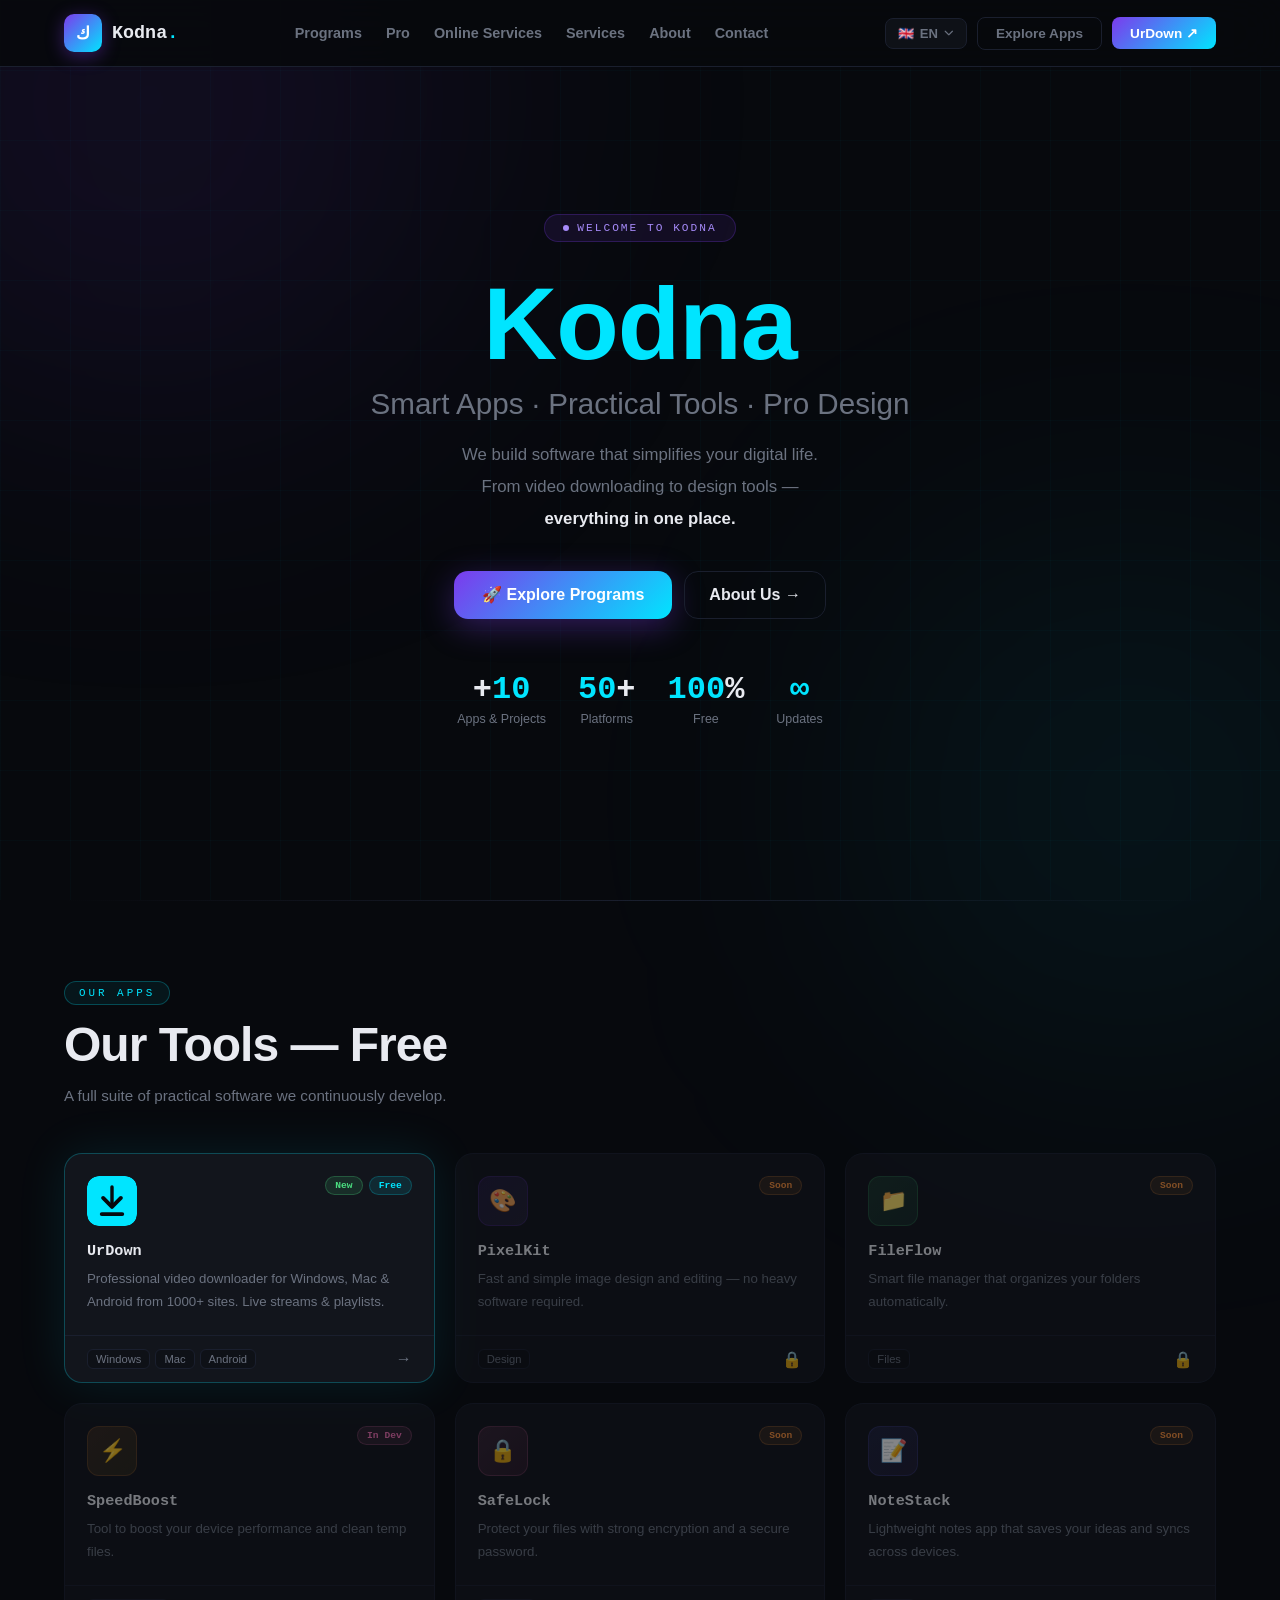
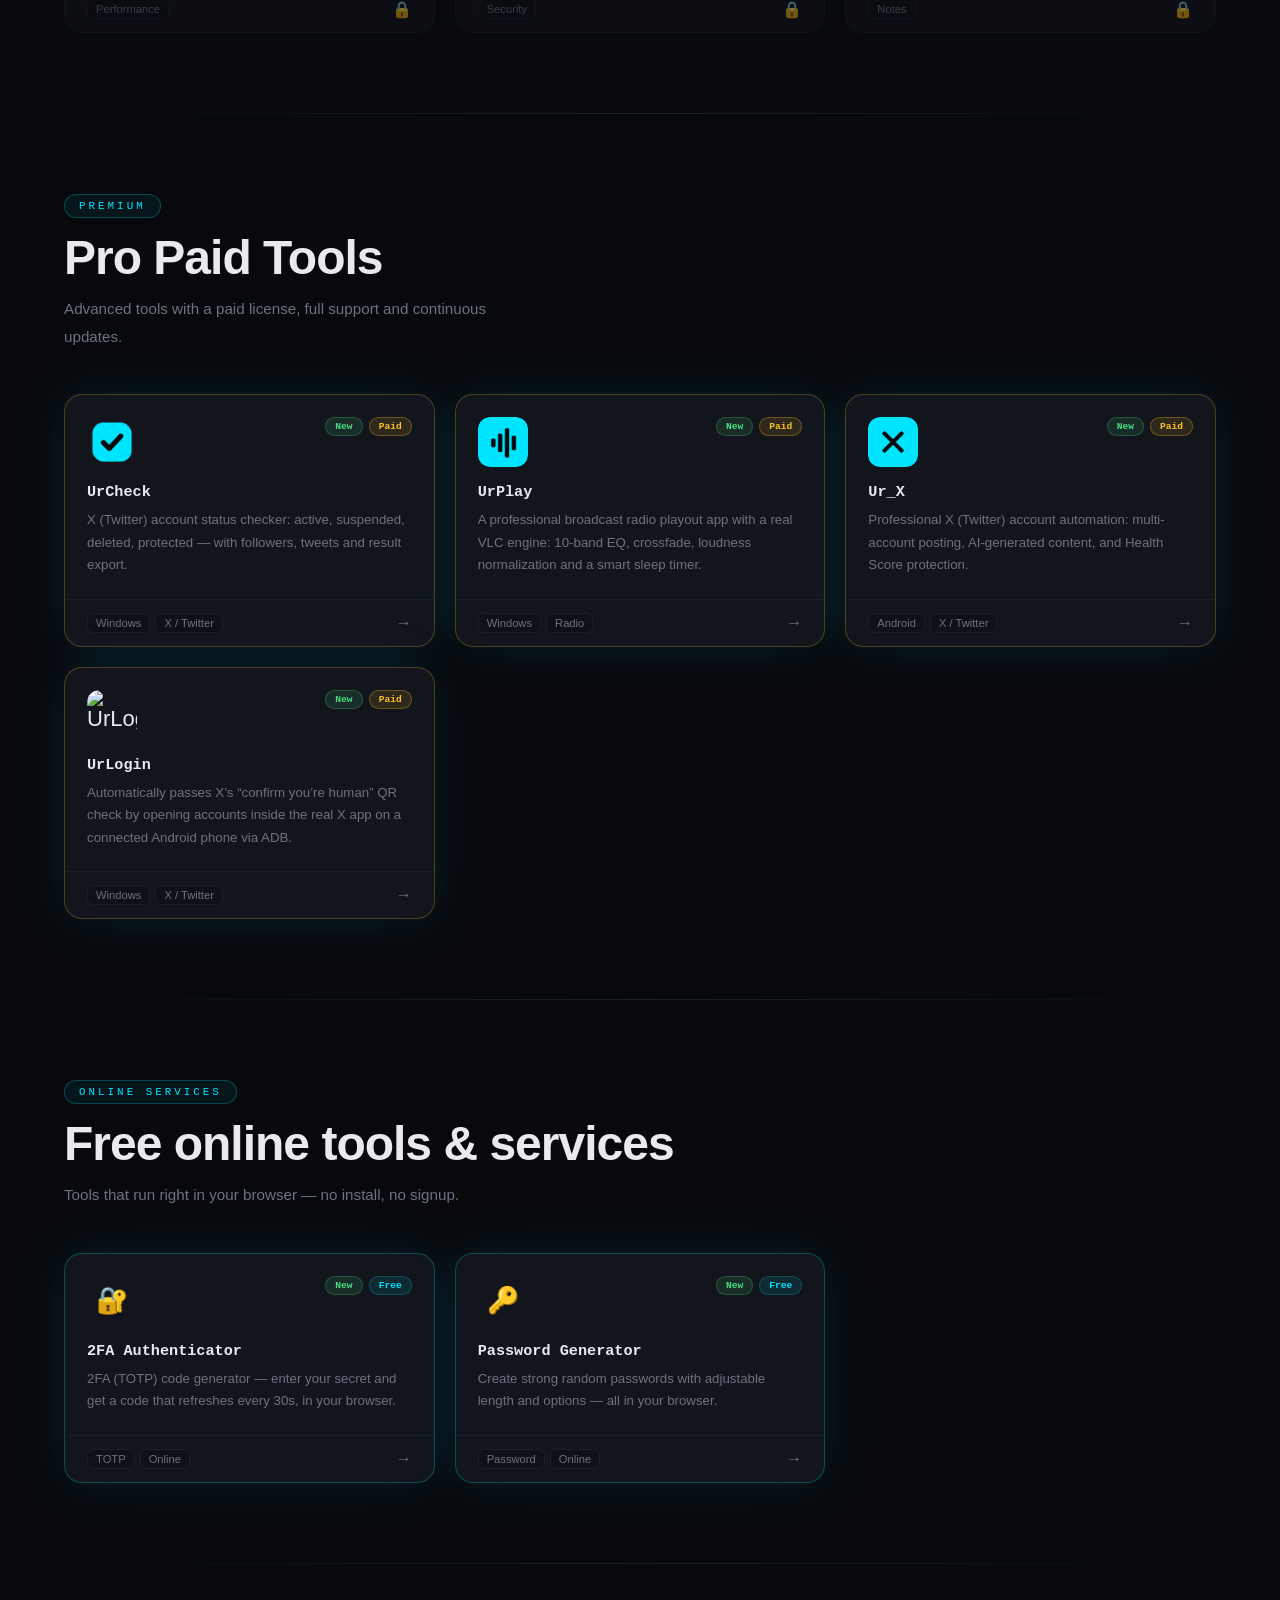
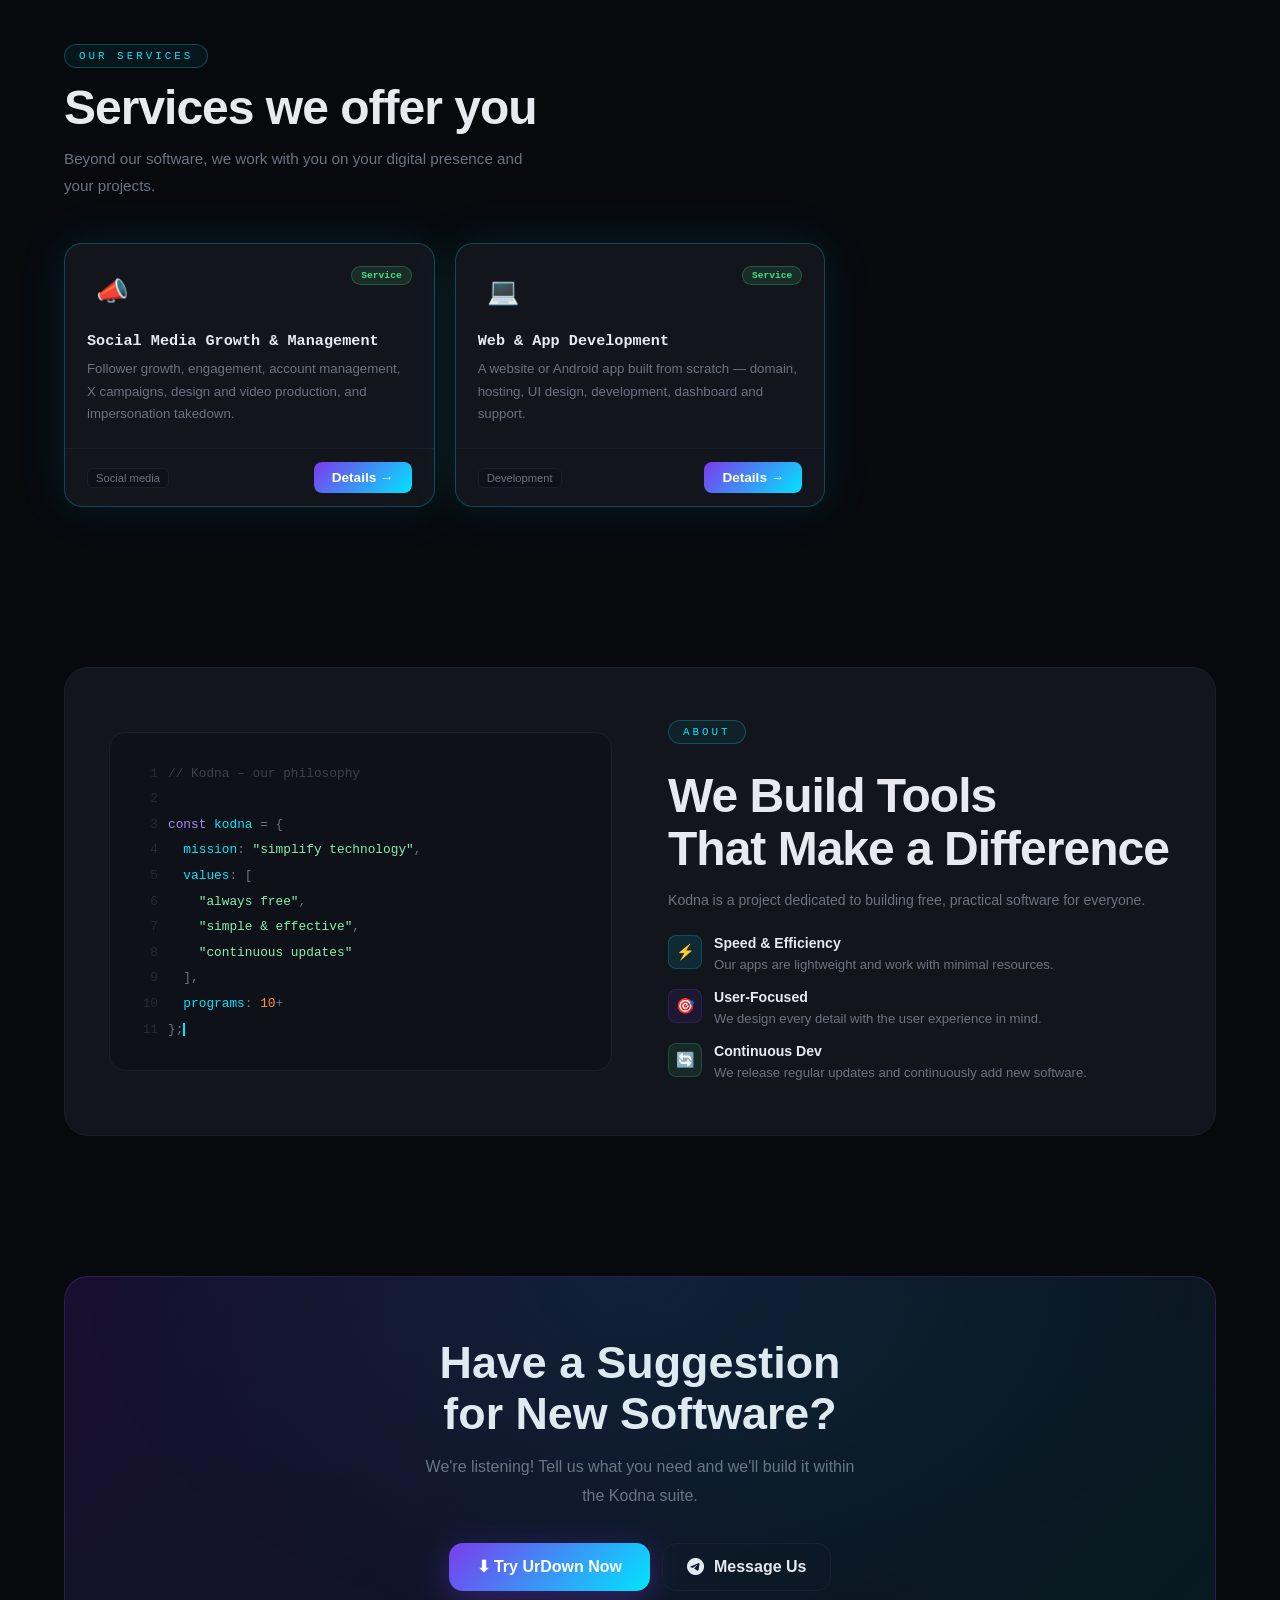
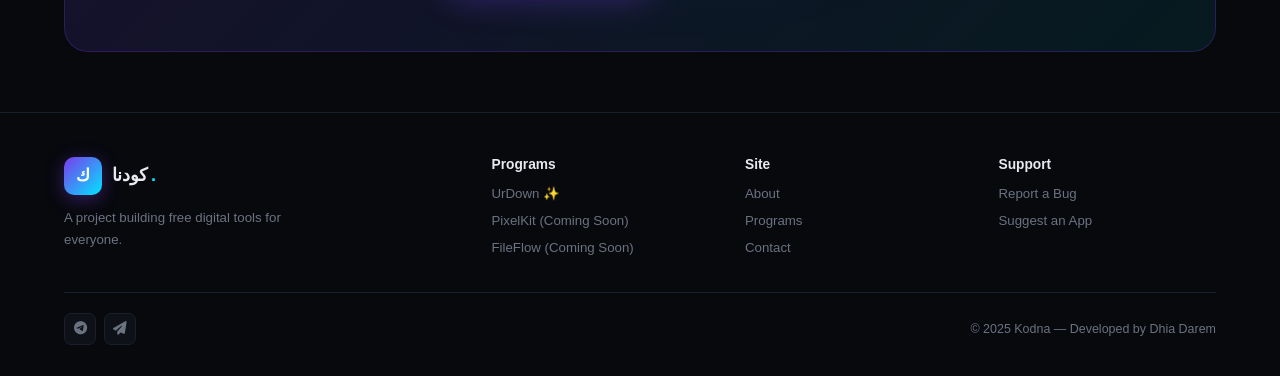
==== commit 9283d103: "Add UrLogin section and update translations" ====
--- a/index.html
+++ b/index.html
@@ -673,6 +673,26 @@
         <span class="prog-arrow">←</span>
       </div>
     </a>
+    <!-- UrLogin (paid) -->
+    <a class="prog-card featured pro" href="urlogin.html" aria-label="UrLogin - Bulk X Login Automation">
+      <div class="prog-card-top">
+        <div class="prog-icon-wrap" style="background:none;border:none;padding:0;width:50px;height:50px;overflow:hidden">
+          <img src="urlogin_icon_512.png" alt="UrLogin" width="50" height="50" style="display:block;border-radius:12px">
+        </div>
+        <div class="prog-card-badges">
+          <span class="badge new" data-i18n="badge_new">جديد</span>
+          <span class="badge pro" data-i18n="badge_pro">مدفوع</span>
+        </div>
+      </div>
+      <div class="prog-card-body">
+        <div class="prog-name">UrLogin</div>
+        <div class="prog-desc" data-i18n="urlogin_desc">أتمتة تسجيل الدخول الجماعي لحسابات X عبر ADB: عدة أجهزة متزامنة، فحص عبر API، وتعبئة 2FA تلقائية.</div>
+      </div>
+      <div class="prog-card-footer">
+        <div class="prog-tags"><span class="prog-tag">Windows</span><span class="prog-tag">X / Twitter</span></div>
+        <span class="prog-arrow">←</span>
+      </div>
+    </a>
   </div>
 </section>
 
@@ -896,7 +916,7 @@
  srv_nav:"خدماتنا",srv_mnav:"💼 خدماتنا",sec_srv:"خدماتنا",srv_title:"خدمات نقدمها لك",srv_desc:"إضافة لبرامجنا، نشتغل وياك على حضورك الرقمي ومشاريعك.",srv1_name:"دعم الصفحات وإدارة السوشل ميديا",srv1_desc:"زيادة متابعين، رفع تفاعل، إدارة حسابات، حملات وترندات X، تصميم وإنتاج فيديو، وإزالة الحسابات المنتحلة.",srv1_tag:"سوشل ميديا",srv2_name:"تطوير مواقع وتطبيقات",srv2_desc:"موقع أو تطبيق أندرويد من الصفر حسب طلبك — حجز دومين، استضافة، تصميم واجهات، برمجة، ولوحة تحكم ودعم.",srv2_tag:"تطوير",srv_badge:"خدمة",srv_btn:"التفاصيل ←",
  pwgen_name:'مولّد كلمات المرور',pwgen_desc:'أنشئ كلمات مرور عشوائية قوية بطول وخيارات قابلة للضبط — كلها داخل متصفحك.',
  nav_online:'خدمات أون لاين',mobile_online:'🛠 خدمات أون لاين',sec_online:'خدمات أون لاين',online_title:'خدمات وأدوات أون لاين مجانية',online_desc:'أدوات تعمل مباشرة في متصفحك بلا تثبيت ولا تسجيل.',twofa_name:'مولّد رمز 2FA',twofa_desc:'مولّد رمز المصادقة الثنائية (TOTP) — أدخل المفتاح واحصل على رمز يتغيّر كل 30 ثانية، داخل متصفحك.',tag_online:'أونلاين',
-  nav_pro:'احترافي',mobile_pro:'⭐ احترافي',sec_pro:'الإصدار الاحترافي',pro_title:'برامج احترافية مدفوعة',pro_desc:'أدوات متقدمة باشتراك مدفوع، مع دعم وتحديثات مستمرة.',badge_pro:'مدفوع',urcheck_desc:'فاحص حالة حسابات X (تويتر): نشط، موقوف، محذوف، محمي — مع المتابعين والتغريدات وتصدير النتائج.',urplay_desc:'مشغّل بث إذاعي احترافي بمحرك VLC حقيقي: Equalizer 10 نطاقات، Crossfade، تطبيع صوت، ومؤقت توقف ذكي.',urx_desc:'أتمتة ونشر احترافي لحسابات X (تويتر): نشر متعدد الحسابات، توليد بالذكاء الاصطناعي، وحماية Health Score.',
+  nav_pro:'احترافي',mobile_pro:'⭐ احترافي',sec_pro:'الإصدار الاحترافي',pro_title:'برامج احترافية مدفوعة',pro_desc:'أدوات متقدمة باشتراك مدفوع، مع دعم وتحديثات مستمرة.',badge_pro:'مدفوع',urcheck_desc:'فاحص حالة حسابات X (تويتر): نشط، موقوف، محذوف، محمي — مع المتابعين والتغريدات وتصدير النتائج.',urplay_desc:'مشغّل بث إذاعي احترافي بمحرك VLC حقيقي: Equalizer 10 نطاقات، Crossfade، تطبيع صوت، ومؤقت توقف ذكي.',urx_desc:'أتمتة ونشر احترافي لحسابات X (تويتر): نشر متعدد الحسابات، توليد بالذكاء الاصطناعي، وحماية Health Score.',urlogin_desc:'يفتح حسابات X التي تطلب تأكيد «أنا إنسان» (QR) تلقائياً من داخل تطبيق X الحقيقي على هاتف متصل عبر ADB.',
   nav_programs:'البرامج',nav_about:'من نحن',nav_contact:'تواصل',nav_explore:'استكشف البرامج',
   mobile_programs:'📦 البرامج',mobile_about:'👥 من نحن',mobile_contact:'📬 تواصل',
   hero_eyebrow:'مرحباً بك في كودنا',
@@ -934,7 +954,7 @@
  srv_nav:"Services",srv_mnav:"💼 Services",sec_srv:"Our services",srv_title:"Services we offer you",srv_desc:"Beyond our software, we work with you on your digital presence and your projects.",srv1_name:"Social Media Growth & Management",srv1_desc:"Follower growth, engagement, account management, X campaigns, design and video production, and impersonation takedown.",srv1_tag:"Social media",srv2_name:"Web & App Development",srv2_desc:"A website or Android app built from scratch — domain, hosting, UI design, development, dashboard and support.",srv2_tag:"Development",srv_badge:"Service",srv_btn:"Details →",
  pwgen_name:'Password Generator',pwgen_desc:'Create strong random passwords with adjustable length and options — all in your browser.',
  nav_online:'Online Services',mobile_online:'🛠 Online Services',sec_online:'Online Services',online_title:'Free online tools & services',online_desc:'Tools that run right in your browser — no install, no signup.',twofa_name:'2FA Authenticator',twofa_desc:'2FA (TOTP) code generator — enter your secret and get a code that refreshes every 30s, in your browser.',tag_online:'Online',
-  nav_pro:'Pro',mobile_pro:'⭐ Pro',sec_pro:'Premium',pro_title:'Pro Paid Tools',pro_desc:'Advanced tools with a paid license, full support and continuous updates.',badge_pro:'Paid',urcheck_desc:'X (Twitter) account status checker: active, suspended, deleted, protected — with followers, tweets and result export.',urplay_desc:'A professional broadcast radio playout app with a real VLC engine: 10-band EQ, crossfade, loudness normalization and a smart sleep timer.',urx_desc:'Professional X (Twitter) account automation: multi-account posting, AI-generated content, and Health Score protection.',
+  nav_pro:'Pro',mobile_pro:'⭐ Pro',sec_pro:'Premium',pro_title:'Pro Paid Tools',pro_desc:'Advanced tools with a paid license, full support and continuous updates.',badge_pro:'Paid',urcheck_desc:'X (Twitter) account status checker: active, suspended, deleted, protected — with followers, tweets and result export.',urplay_desc:'A professional broadcast radio playout app with a real VLC engine: 10-band EQ, crossfade, loudness normalization and a smart sleep timer.',urx_desc:'Professional X (Twitter) account automation: multi-account posting, AI-generated content, and Health Score protection.',urlogin_desc:'Automatically passes X’s “confirm you’re human” QR check by opening accounts inside the real X app on a connected Android phone via ADB.',
   nav_programs:'Programs',nav_about:'About',nav_contact:'Contact',nav_explore:'Explore Apps',
   mobile_programs:'📦 Programs',mobile_about:'👥 About',mobile_contact:'📬 Contact',
   hero_eyebrow:'Welcome to Kodna',
@@ -972,7 +992,7 @@
  srv_nav:"خزمەتگوزارییەکانمان",srv_mnav:"💼 خزمەتگوزارییەکانمان",sec_srv:"خزمەتگوزارییەکانمان",srv_title:"خزمەتگوزاری کە پێشکەشت دەکەین",srv_desc:"جگە لە بەرنامەکانمان، لەگەڵت کار دەکەین لەسەر ئامادەبوونی دیجیتاڵی و پڕۆژەکانت.",srv1_name:"پشتگیری پەڕەکان و بەڕێوەبردنی سۆشیال میدیا",srv1_desc:"زیادکردنی فۆڵۆوەر، کارلێک، بەڕێوەبردنی هەژمار، کەمپینی X، دیزاین و ڤیدیۆ، و لابردنی ناوی ساختە.",srv1_tag:"سۆشیال میدیا",srv2_name:"دروستکردنی ماڵپەڕ و ئەپ",srv2_desc:"ماڵپەڕ یان ئەپی ئەندرۆید لە سفرەوە — دۆمەین، هۆستینگ، دیزاین، بەرنامەسازی و پشتگیری.",srv2_tag:"گەشەپێدان",srv_badge:"خزمەتگوزاری",srv_btn:"وردەکاری ←",
  pwgen_name:'دروستکەری وشەی نهێنی',pwgen_desc:'وشەی نهێنی بەهێز و هەڕەمەکی دروست بکە بە درێژی و هەڵبژاردنی گونجاو — هەمووی لە وێبگەڕەکەتدا.',
  nav_online:'خزمەتگوزاری ئۆنڵاین',mobile_online:'🛠 خزمەتگوزاری ئۆنڵاین',sec_online:'خزمەتگوزاری ئۆنڵاین',online_title:'ئامراز و خزمەتگوزاری ئۆنڵاینی بەخۆڕایی',online_desc:'ئامرازەکان ڕاستەوخۆ لە وێبگەڕەکەتدا کار دەکەن بەبێ دامەزراندن.',twofa_name:'دروستکەری کۆدی 2FA',twofa_desc:'دروستکەری کۆدی 2FA (TOTP) — کلیل بنووسە و کۆدێک وەربگرە کە هەر ٣٠ چرکە دەگۆڕێت.',tag_online:'ئۆنڵاین',
-  nav_pro:'پیشەیی',mobile_pro:'⭐ پیشەیی',sec_pro:'نوسخەی پیشەیی',pro_title:'بەرنامەی پیشەیی پارەدان',pro_desc:'ئامرازی پێشکەوتوو بە مۆڵەتی پارەدان، لەگەڵ پشتگیری و نوێکردنەوەی بەردەوام.',badge_pro:'پارەدان',urcheck_desc:'پشکنینی دۆخی هەژماری X (تویتەر): چالاک، ڕاگیراو، سڕاوەتەوە، پارێزراو — لەگەڵ شوێنکەوتووان و تویت و هەناردەکردنی ئەنجام.',urplay_desc:'بەرنامەیەکی پیشەیی بۆ لێدانی ڕادیۆی بەرنامەیی بە ماتۆڕی VLC ڕاستەقینە: Equalizer ١٠ بەند، Crossfade، یەکسانکردنی دەنگ، و مۆڵەتی خەوی زیرەک.',urx_desc:'ئۆتۆماتیکردنی پیشەیی بۆ هەژمارەکانی X (تویتەر): بڵاوکردنەوە بۆ چەند هەژمار، ناوەڕۆکی دروستکراو بە AI، و پاراستنی Health Score.',
+  nav_pro:'پیشەیی',mobile_pro:'⭐ پیشەیی',sec_pro:'نوسخەی پیشەیی',pro_title:'بەرنامەی پیشەیی پارەدان',pro_desc:'ئامرازی پێشکەوتوو بە مۆڵەتی پارەدان، لەگەڵ پشتگیری و نوێکردنەوەی بەردەوام.',badge_pro:'پارەدان',urcheck_desc:'پشکنینی دۆخی هەژماری X (تویتەر): چالاک، ڕاگیراو، سڕاوەتەوە، پارێزراو — لەگەڵ شوێنکەوتووان و تویت و هەناردەکردنی ئەنجام.',urplay_desc:'بەرنامەیەکی پیشەیی بۆ لێدانی ڕادیۆی بەرنامەیی بە ماتۆڕی VLC ڕاستەقینە: Equalizer ١٠ بەند، Crossfade، یەکسانکردنی دەنگ، و مۆڵەتی خەوی زیرەک.',urx_desc:'ئۆتۆماتیکردنی پیشەیی بۆ هەژمارەکانی X (تویتەر): بڵاوکردنەوە بۆ چەند هەژمار، ناوەڕۆکی دروستکراو بە AI، و پاراستنی Health Score.',urlogin_desc:'هەژمارەکانی X کە داوای پشتڕاستکردنەوەی «من مرۆڤم» (QR) دەکەن بەخۆکار لەناو ئەپی ڕاستەقینەی X دەکاتەوە لەسەر مۆبایلێکی بەستراوەوە بە ADB.',
   nav_programs:'بەرنامەکان',nav_about:'دەربارە',nav_contact:'پەیوەندی',nav_explore:'بەرنامەکان بپتکۆشە',
   mobile_programs:'📦 بەرنامەکان',mobile_about:'👥 دەربارە',mobile_contact:'📬 پەیوەندی',
   hero_eyebrow:'بەخێربێیت بۆ Kodna',
@@ -1010,7 +1030,7 @@
  srv_nav:"我们的服务",srv_mnav:"💼 我们的服务",sec_srv:"我们的服务",srv_title:"我们为你提供的服务",srv_desc:"除了软件，我们还与你一起打造数字影响力和项目。",srv1_name:"主页推广与社交媒体运营",srv1_desc:"涨粉、互动提升、账号运营、X 话题活动、设计与视频制作，以及仿冒清除。",srv1_tag:"社交媒体",srv2_name:"网站与应用开发",srv2_desc:"从零搭建网站或安卓应用——域名、主机、界面设计、开发、后台与支持。",srv2_tag:"开发",srv_badge:"服务",srv_btn:"了解详情 →",
  pwgen_name:'密码生成器',pwgen_desc:'生成长度与选项可调的强随机密码 — 全部在浏览器中完成。',
  nav_online:'在线服务',mobile_online:'🛠 在线服务',sec_online:'在线服务',online_title:'免费在线工具与服务',online_desc:'直接在浏览器中运行，无需安装或注册。',twofa_name:'2FA 验证器',twofa_desc:'2FA (TOTP) 验证码生成器 — 输入密钥即可获得每 30 秒更新的代码。',tag_online:'在线',
-  nav_pro:'专业版',mobile_pro:'⭐ 专业版',sec_pro:'高级版',pro_title:'专业付费工具',pro_desc:'高级付费工具，提供完整支持与持续更新。',badge_pro:'付费',urcheck_desc:'X（推特）账号状态检测：活跃、封禁、删除、私密 — 含粉丝数、推文数和结果导出。',urplay_desc:'专业广播电台播出软件，配备真实的 VLC 引擎：10段均衡器、交叉淡入淡出、响度归一化和智能睡眠定时器。',urx_desc:'专业的 X（推特）账号自动化工具：多账号批量发帖、AI 生成内容，以及 Health Score 健康保护。',
+  nav_pro:'专业版',mobile_pro:'⭐ 专业版',sec_pro:'高级版',pro_title:'专业付费工具',pro_desc:'高级付费工具，提供完整支持与持续更新。',badge_pro:'付费',urcheck_desc:'X（推特）账号状态检测：活跃、封禁、删除、私密 — 含粉丝数、推文数和结果导出。',urplay_desc:'专业广播电台播出软件，配备真实的 VLC 引擎：10段均衡器、交叉淡入淡出、响度归一化和智能睡眠定时器。',urx_desc:'专业的 X（推特）账号自动化工具：多账号批量发帖、AI 生成内容，以及 Health Score 健康保护。',urlogin_desc:'通过 ADB 连接的安卓手机，在真正的 X 应用内自动打开需要「确认真人」（扫码）验证的账号。',
   nav_programs:'软件',nav_about:'关于',nav_contact:'联系',nav_explore:'浏览软件',
   mobile_programs:'📦 软件',mobile_about:'👥 关于',mobile_contact:'📬 联系',
   hero_eyebrow:'欢迎来到 Kodna',
@@ -1048,7 +1068,7 @@
  srv_nav:"Servicios",srv_mnav:"💼 Servicios",sec_srv:"Nuestros servicios",srv_title:"Servicios que te ofrecemos",srv_desc:"Además de nuestro software, trabajamos contigo en tu presencia digital y tus proyectos.",srv1_name:"Gestión y crecimiento en redes",srv1_desc:"Seguidores, interacción, gestión de cuentas, campañas en X, diseño y vídeo, y retirada de suplantaciones.",srv1_tag:"Redes sociales",srv2_name:"Desarrollo web y de apps",srv2_desc:"Una web o app Android desde cero: dominio, alojamiento, diseño, programación, panel y soporte.",srv2_tag:"Desarrollo",srv_badge:"Servicio",srv_btn:"Ver detalles →",
  pwgen_name:'Generador de contraseñas',pwgen_desc:'Crea contraseñas aleatorias fuertes con longitud y opciones ajustables — todo en tu navegador.',
  nav_online:'Servicios online',mobile_online:'🛠 Servicios online',sec_online:'Servicios online',online_title:'Herramientas y servicios online gratis',online_desc:'Herramientas que funcionan en tu navegador, sin instalar ni registrarse.',twofa_name:'Autenticador 2FA',twofa_desc:'Generador de códigos 2FA (TOTP) — introduce tu clave y obtén un código que cambia cada 30 s.',tag_online:'Online',
-  nav_pro:'Pro',mobile_pro:'⭐ Pro',sec_pro:'Premium',pro_title:'Herramientas Pro de pago',pro_desc:'Herramientas avanzadas con licencia de pago, soporte y actualizaciones continuas.',badge_pro:'De pago',urcheck_desc:'Verificador de estado de cuentas de X (Twitter): activa, suspendida, eliminada, protegida — con seguidores, tweets y exportación.',urplay_desc:'Una app profesional de reproducción para radiodifusión con un motor VLC real: ecualizador de 10 bandas, crossfade, normalización de volumen y temporizador de apagado inteligente.',urx_desc:'Automatización profesional de cuentas de X (Twitter): publicación multicuenta, contenido generado por IA y protección Health Score.',
+  nav_pro:'Pro',mobile_pro:'⭐ Pro',sec_pro:'Premium',pro_title:'Herramientas Pro de pago',pro_desc:'Herramientas avanzadas con licencia de pago, soporte y actualizaciones continuas.',badge_pro:'De pago',urcheck_desc:'Verificador de estado de cuentas de X (Twitter): activa, suspendida, eliminada, protegida — con seguidores, tweets y exportación.',urplay_desc:'Una app profesional de reproducción para radiodifusión con un motor VLC real: ecualizador de 10 bandas, crossfade, normalización de volumen y temporizador de apagado inteligente.',urx_desc:'Automatización profesional de cuentas de X (Twitter): publicación multicuenta, contenido generado por IA y protección Health Score.',urlogin_desc:'Abre automáticamente cuentas de X marcadas con la verificación QR «confirma que eres humano», desde la app real de X en un teléfono Android conectado vía ADB.',
   nav_programs:'Programas',nav_about:'Nosotros',nav_contact:'Contacto',nav_explore:'Explorar Apps',
   mobile_programs:'📦 Programas',mobile_about:'👥 Nosotros',mobile_contact:'📬 Contacto',
   hero_eyebrow:'Bienvenido a Kodna',
@@ -1086,7 +1106,7 @@
  srv_nav:"Наши услуги",srv_mnav:"💼 Наши услуги",sec_srv:"Наши услуги",srv_title:"Услуги, которые мы предлагаем",srv_desc:"Кроме программ, мы работаем с вами над вашим присутствием в сети и проектами.",srv1_name:"Продвижение и ведение соцсетей",srv1_desc:"Подписчики, вовлечённость, ведение аккаунтов, кампании в X, дизайн и видео, удаление подделок.",srv1_tag:"Соцсети",srv2_name:"Разработка сайтов и приложений",srv2_desc:"Сайт или Android-приложение с нуля: домен, хостинг, дизайн, разработка, панель и поддержка.",srv2_tag:"Разработка",srv_badge:"Услуга",srv_btn:"Подробнее →",
  pwgen_name:'Генератор паролей',pwgen_desc:'Создавайте надёжные случайные пароли с настраиваемой длиной — всё в браузере.',
  nav_online:'Онлайн-сервисы',mobile_online:'🛠 Онлайн-сервисы',sec_online:'Онлайн-сервисы',online_title:'Бесплатные онлайн-инструменты и сервисы',online_desc:'Инструменты прямо в браузере — без установки и регистрации.',twofa_name:'Генератор 2FA',twofa_desc:'Генератор кодов 2FA (TOTP) — введите ключ и получите код, меняющийся каждые 30 секунд.',tag_online:'Онлайн',
-  nav_pro:'Pro',mobile_pro:'⭐ Pro',sec_pro:'Премиум',pro_title:'Профессиональные платные инструменты',pro_desc:'Продвинутые инструменты по платной лицензии, с поддержкой и постоянными обновлениями.',badge_pro:'Платно',urcheck_desc:'Проверка статуса аккаунтов X (Twitter): активен, заблокирован, удалён, защищён — с подписчиками, твитами и экспортом.',urplay_desc:'Профессиональное приложение для радиовещания с настоящим движком VLC: 10-полосный эквалайзер, кроссфейд, нормализация громкости и умный таймер сна.',urx_desc:'Профессиональная автоматизация аккаунтов X (Twitter): публикация на нескольких аккаунтах, контент на основе ИИ и защита Health Score.',
+  nav_pro:'Pro',mobile_pro:'⭐ Pro',sec_pro:'Премиум',pro_title:'Профессиональные платные инструменты',pro_desc:'Продвинутые инструменты по платной лицензии, с поддержкой и постоянными обновлениями.',badge_pro:'Платно',urcheck_desc:'Проверка статуса аккаунтов X (Twitter): активен, заблокирован, удалён, защищён — с подписчиками, твитами и экспортом.',urplay_desc:'Профессиональное приложение для радиовещания с настоящим движком VLC: 10-полосный эквалайзер, кроссфейд, нормализация громкости и умный таймер сна.',urx_desc:'Профессиональная автоматизация аккаунтов X (Twitter): публикация на нескольких аккаунтах, контент на основе ИИ и защита Health Score.',urlogin_desc:'Автоматически открывает аккаунты X с проверкой QR «подтвердите, что вы человек» изнутри настоящего приложения X на подключённом по ADB Android-телефоне.',
   nav_programs:'Программы',nav_about:'О нас',nav_contact:'Контакт',nav_explore:'Обзор программ',
   mobile_programs:'📦 Программы',mobile_about:'👥 О нас',mobile_contact:'📬 Контакт',
   hero_eyebrow:'Добро пожаловать в Kodna',
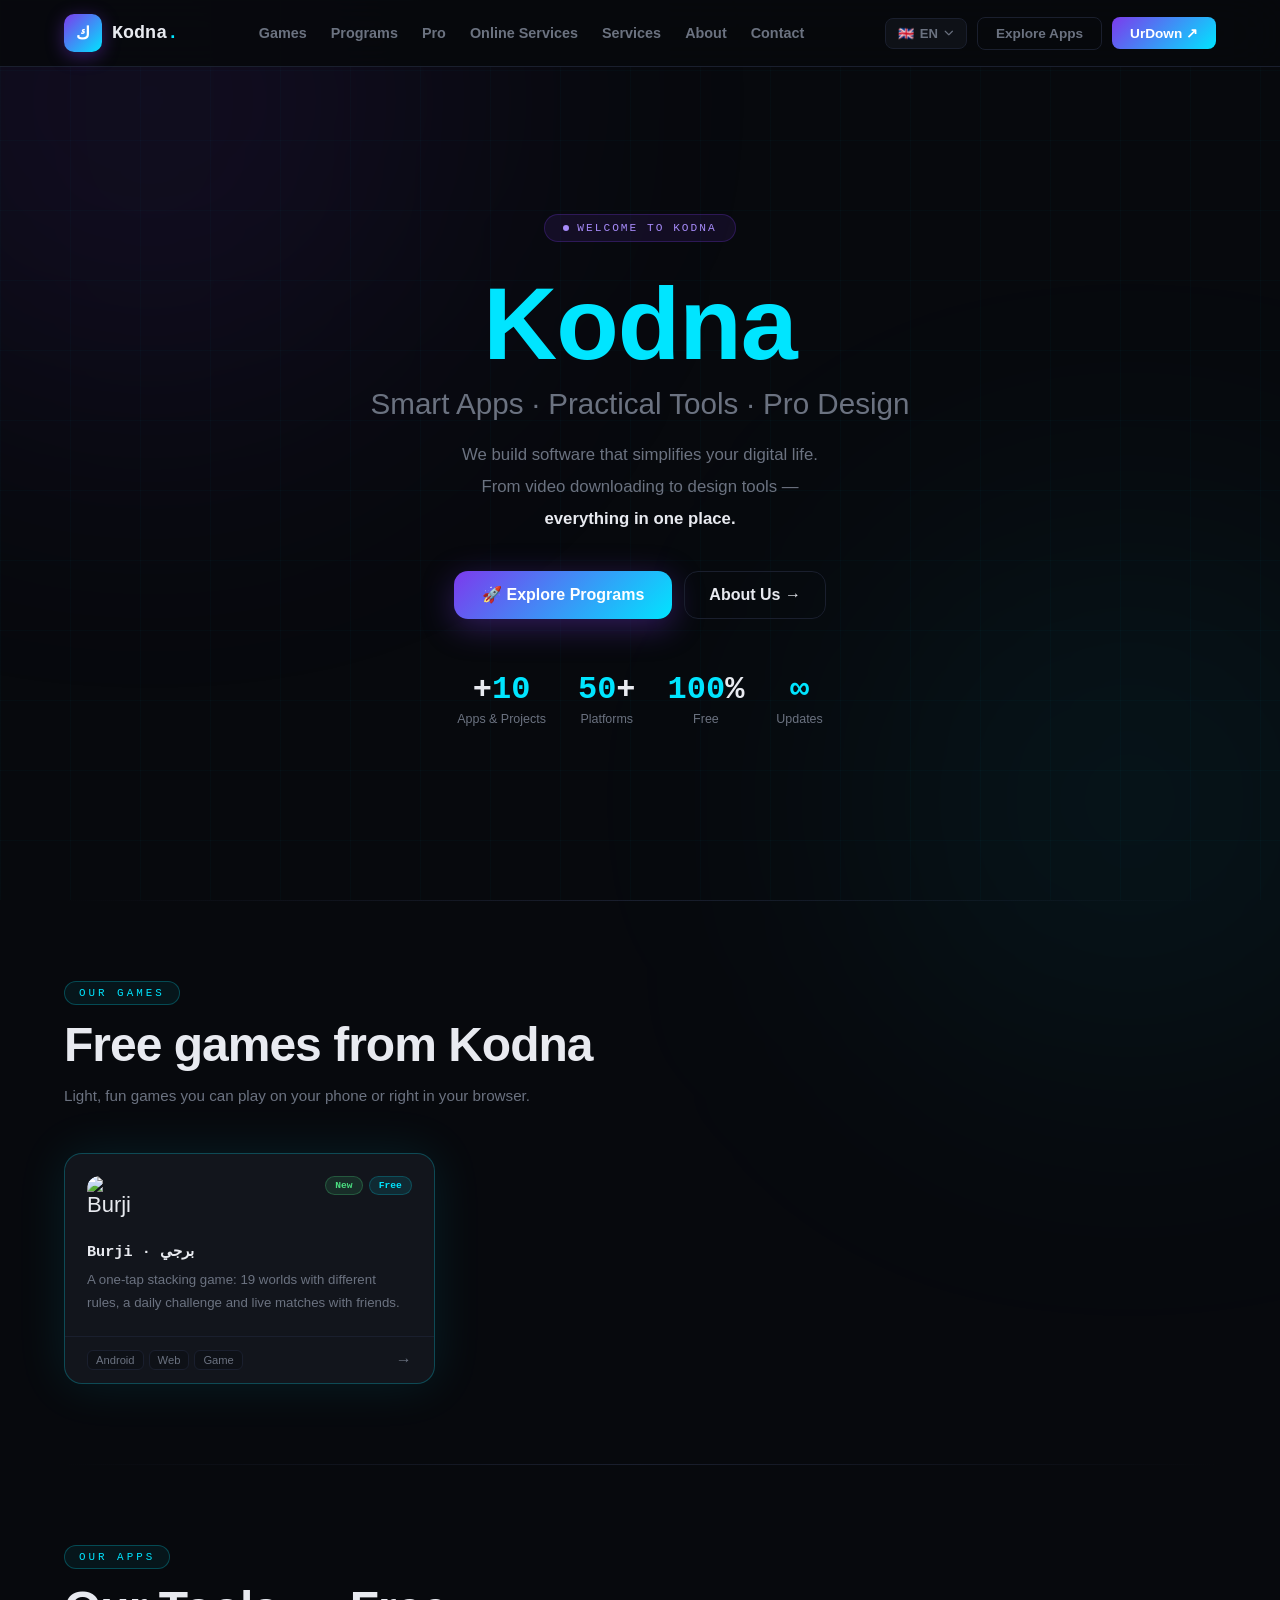
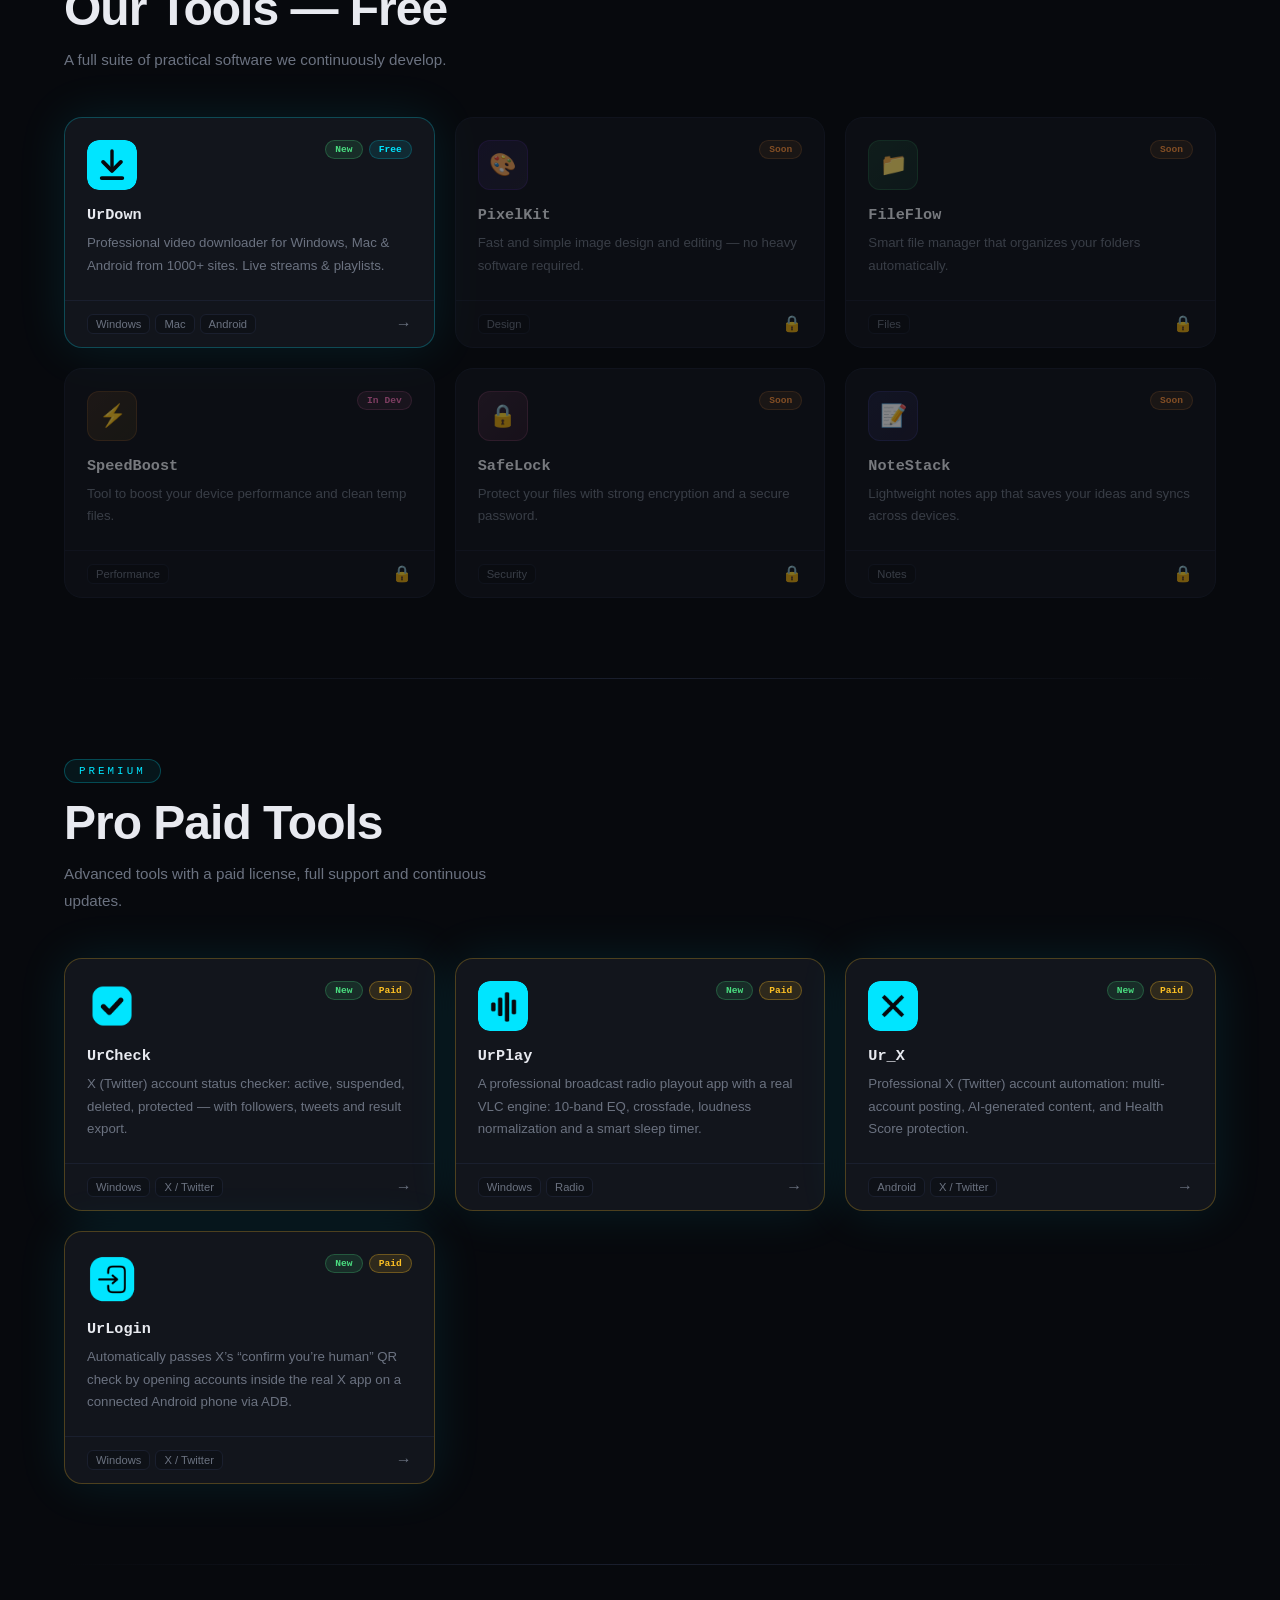
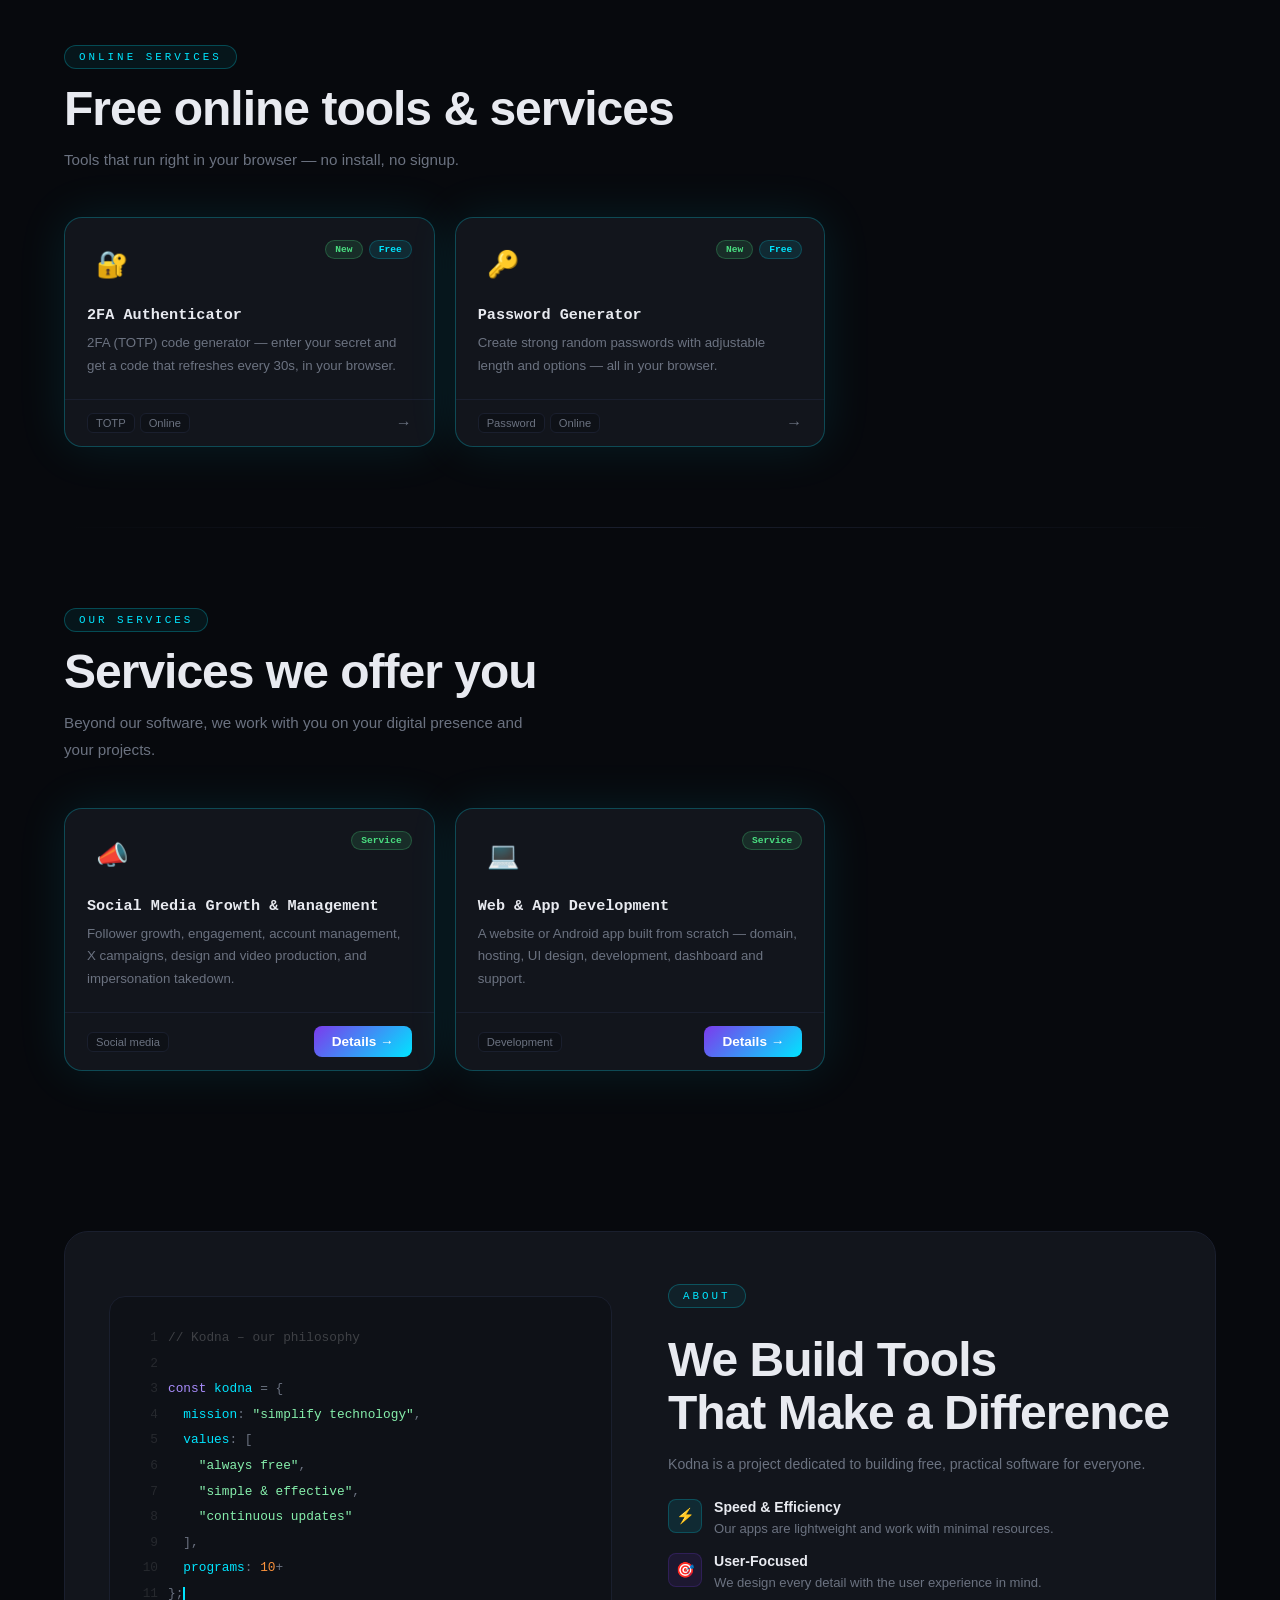
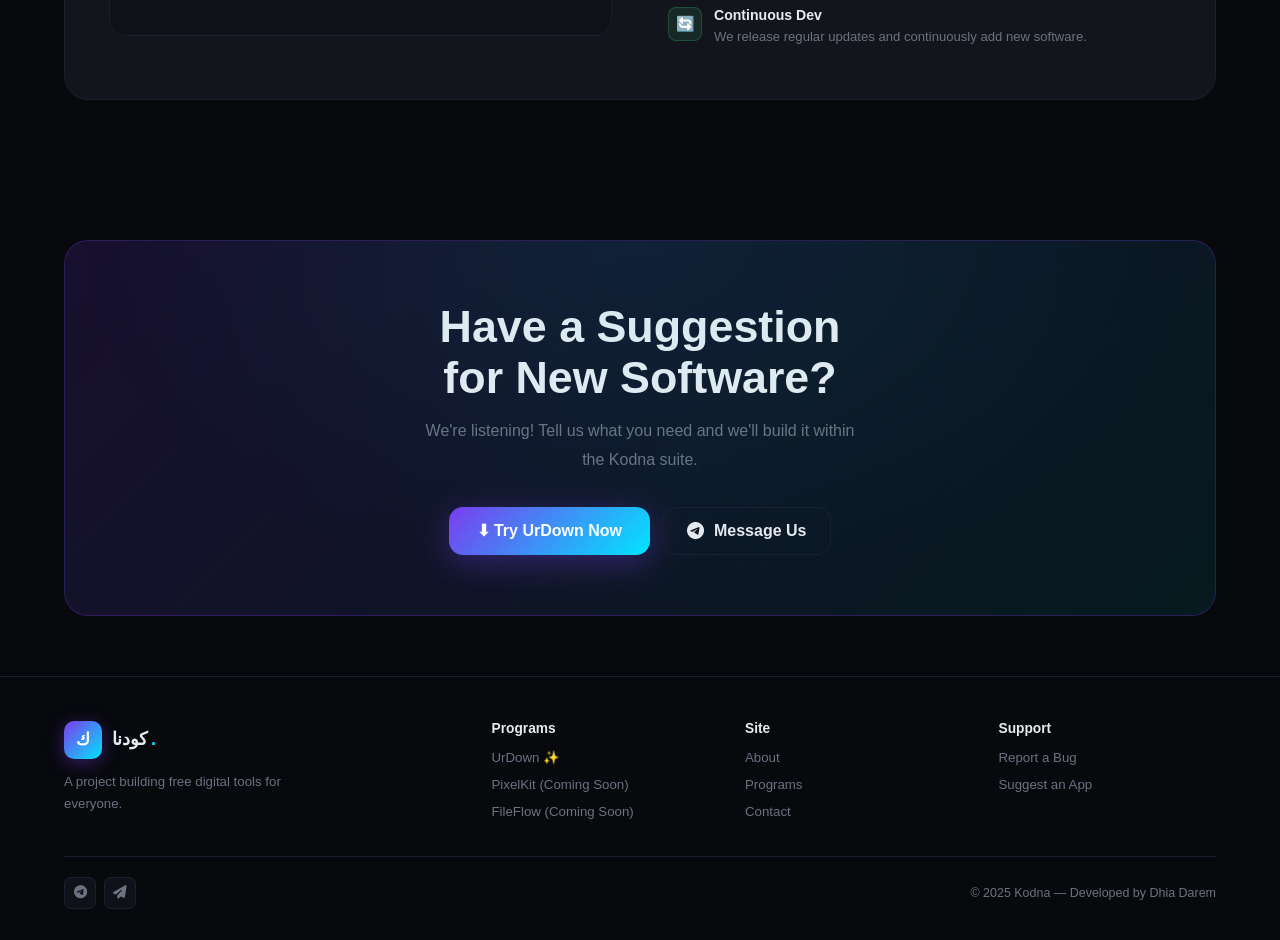
==== commit 64273b95: "Add Burji to the games section and app-ads.txt" ====
--- a/index.html
+++ b/index.html
@@ -466,6 +466,7 @@
     <span class="brand-text">Kodna<span>.</span></span>
   </a>
   <ul class="nav-center" aria-label="Site sections">
+    <li><a href="#games" data-i18n="nav_games">ألعاب</a></li>
     <li><a href="#programs" data-i18n="nav_programs">البرامج</a></li>
     <li><a href="#pro" data-i18n="nav_pro">احترافي</a></li>
     <li><a href="#online" data-i18n="nav_online">خدمات أون لاين</a></li>
@@ -498,6 +499,7 @@
 </nav>
 
 <div class="mobile-nav" id="mobileNav" role="navigation">
+  <a href="#games" onclick="toggleMenu()" data-i18n="mobile_games">🎮 ألعاب</a>
   <a href="#programs" onclick="toggleMenu()" data-i18n="mobile_programs">📦 البرامج</a>
   <a href="#pro" onclick="toggleMenu()" data-i18n="mobile_pro">⭐ احترافي</a>
   <a href="#online" onclick="toggleMenu()" data-i18n="mobile_online">🛠 خدمات أون لاين</a>
@@ -532,6 +534,39 @@
     <div class="stat"><div class="stat-num"><span>50</span>+</div><div class="stat-label" data-i18n="stat_platforms">منصة مدعومة</div></div>
     <div class="stat"><div class="stat-num"><span>100</span>%</div><div class="stat-label" data-i18n="stat_free">مجاني</div></div>
     <div class="stat"><div class="stat-num"><span>∞</span></div><div class="stat-label" data-i18n="stat_updates">تحديثات</div></div>
+  </div>
+</section>
+
+<div class="divider"></div>
+
+<!-- ═══ GAMES ═══ -->
+<section class="programs rev" id="games" aria-label="Games">
+  <div class="sec-header">
+    <div class="sec-tag" data-i18n="sec_games">ألعابنا</div>
+    <h2 class="sec-title" data-i18n="games_title">ألعاب مجانية من كودنا</h2>
+    <p class="sec-desc" data-i18n="games_desc">ألعاب خفيفة وممتعة تلعبها على هاتفك أو في المتصفح مباشرة.</p>
+  </div>
+  <div class="programs-grid">
+    <!-- Burji (free game) -->
+    <a class="prog-card featured" href="burji/" aria-label="Burji - Stack to the Sky">
+      <div class="prog-card-top">
+        <div class="prog-icon-wrap" style="background:none;border:none;padding:0;width:50px;height:50px;overflow:hidden">
+          <img src="burji/img/icon-192.png" alt="Burji" width="50" height="50" style="display:block;border-radius:12px" loading="lazy">
+        </div>
+        <div class="prog-card-badges">
+          <span class="badge new" data-i18n="badge_new">جديد</span>
+          <span class="badge free" data-i18n="badge_free">مجاني</span>
+        </div>
+      </div>
+      <div class="prog-card-body">
+        <div class="prog-name">Burji · برجي</div>
+        <div class="prog-desc" data-i18n="burji_desc">لعبة تكديس بلمسة واحدة: 19 عالماً بقواعد مختلفة، تحدٍّ يومي، ومباريات مباشرة مع أصدقائك.</div>
+      </div>
+      <div class="prog-card-footer">
+        <div class="prog-tags"><span class="prog-tag">Android</span><span class="prog-tag">Web</span><span class="prog-tag" data-i18n="tag_game">لعبة</span></div>
+        <span class="prog-arrow">←</span>
+      </div>
+    </a>
   </div>
 </section>
 
@@ -912,7 +947,7 @@
    TRANSLATIONS — shared key: kodna_lang
 ───────────────────────────────────────────── */
 const T = {
-ar:{dir:'rtl',flag:'🇮🇶',code:'AR',
+ar:{dir:'rtl',flag:'🇮🇶',code:'AR',nav_games:'ألعاب',mobile_games:'🎮 ألعاب',sec_games:'ألعابنا',games_title:'ألعاب مجانية من كودنا',games_desc:'ألعاب خفيفة وممتعة تلعبها على هاتفك أو في المتصفح مباشرة.',burji_desc:'لعبة تكديس بلمسة واحدة: 19 عالماً بقواعد مختلفة، تحدٍّ يومي، ومباريات مباشرة مع أصدقائك.',tag_game:'لعبة',
  srv_nav:"خدماتنا",srv_mnav:"💼 خدماتنا",sec_srv:"خدماتنا",srv_title:"خدمات نقدمها لك",srv_desc:"إضافة لبرامجنا، نشتغل وياك على حضورك الرقمي ومشاريعك.",srv1_name:"دعم الصفحات وإدارة السوشل ميديا",srv1_desc:"زيادة متابعين، رفع تفاعل، إدارة حسابات، حملات وترندات X، تصميم وإنتاج فيديو، وإزالة الحسابات المنتحلة.",srv1_tag:"سوشل ميديا",srv2_name:"تطوير مواقع وتطبيقات",srv2_desc:"موقع أو تطبيق أندرويد من الصفر حسب طلبك — حجز دومين، استضافة، تصميم واجهات، برمجة، ولوحة تحكم ودعم.",srv2_tag:"تطوير",srv_badge:"خدمة",srv_btn:"التفاصيل ←",
  pwgen_name:'مولّد كلمات المرور',pwgen_desc:'أنشئ كلمات مرور عشوائية قوية بطول وخيارات قابلة للضبط — كلها داخل متصفحك.',
  nav_online:'خدمات أون لاين',mobile_online:'🛠 خدمات أون لاين',sec_online:'خدمات أون لاين',online_title:'خدمات وأدوات أون لاين مجانية',online_desc:'أدوات تعمل مباشرة في متصفحك بلا تثبيت ولا تسجيل.',twofa_name:'مولّد رمز 2FA',twofa_desc:'مولّد رمز المصادقة الثنائية (TOTP) — أدخل المفتاح واحصل على رمز يتغيّر كل 30 ثانية، داخل متصفحك.',tag_online:'أونلاين',
@@ -950,7 +985,7 @@
   tg_open:'✈️\u00a0 فتح تيليغرام الآن',tg_note:'سيتم فتح تيليغرام مباشرة',
   tg_or:'أو انضم لقناة كودنا',tg_channel:'📢\u00a0 قناة كودنا – أخبار وتحديثات',
 },
-en:{dir:'ltr',flag:'🇬🇧',code:'EN',
+en:{dir:'ltr',flag:'🇬🇧',code:'EN',nav_games:'Games',mobile_games:'🎮 Games',sec_games:'Our games',games_title:'Free games from Kodna',games_desc:'Light, fun games you can play on your phone or right in your browser.',burji_desc:'A one-tap stacking game: 19 worlds with different rules, a daily challenge and live matches with friends.',tag_game:'Game',
  srv_nav:"Services",srv_mnav:"💼 Services",sec_srv:"Our services",srv_title:"Services we offer you",srv_desc:"Beyond our software, we work with you on your digital presence and your projects.",srv1_name:"Social Media Growth & Management",srv1_desc:"Follower growth, engagement, account management, X campaigns, design and video production, and impersonation takedown.",srv1_tag:"Social media",srv2_name:"Web & App Development",srv2_desc:"A website or Android app built from scratch — domain, hosting, UI design, development, dashboard and support.",srv2_tag:"Development",srv_badge:"Service",srv_btn:"Details →",
  pwgen_name:'Password Generator',pwgen_desc:'Create strong random passwords with adjustable length and options — all in your browser.',
  nav_online:'Online Services',mobile_online:'🛠 Online Services',sec_online:'Online Services',online_title:'Free online tools & services',online_desc:'Tools that run right in your browser — no install, no signup.',twofa_name:'2FA Authenticator',twofa_desc:'2FA (TOTP) code generator — enter your secret and get a code that refreshes every 30s, in your browser.',tag_online:'Online',
@@ -988,7 +1023,7 @@
   tg_open:'✈️\u00a0 Open Telegram Now',tg_note:'Telegram will open directly',
   tg_or:'Or join the Kodna channel',tg_channel:'📢\u00a0 Kodna Channel – News & Updates',
 },
-ku:{dir:'rtl',flag:'🏔️',code:'KU',
+ku:{dir:'rtl',flag:'🏔️',code:'KU',nav_games:'یاری',mobile_games:'🎮 یاری',sec_games:'یارییەکانمان',games_title:'یاریی بێبەرامبەر لە کۆدنا',games_desc:'یاریی سووک و خۆش کە لەسەر مۆبایلەکەت یان ڕاستەوخۆ لە وێبگەڕدا یاری دەکەیت.',burji_desc:'یارییەکی کەڵەکەکردن بە یەک لێدان: ١٩ جیهان بە یاسای جیاواز، ململانێی ڕۆژانە و یاریی ڕاستەوخۆ لەگەڵ هاوڕێکانت.',tag_game:'یاری',
  srv_nav:"خزمەتگوزارییەکانمان",srv_mnav:"💼 خزمەتگوزارییەکانمان",sec_srv:"خزمەتگوزارییەکانمان",srv_title:"خزمەتگوزاری کە پێشکەشت دەکەین",srv_desc:"جگە لە بەرنامەکانمان، لەگەڵت کار دەکەین لەسەر ئامادەبوونی دیجیتاڵی و پڕۆژەکانت.",srv1_name:"پشتگیری پەڕەکان و بەڕێوەبردنی سۆشیال میدیا",srv1_desc:"زیادکردنی فۆڵۆوەر، کارلێک، بەڕێوەبردنی هەژمار، کەمپینی X، دیزاین و ڤیدیۆ، و لابردنی ناوی ساختە.",srv1_tag:"سۆشیال میدیا",srv2_name:"دروستکردنی ماڵپەڕ و ئەپ",srv2_desc:"ماڵپەڕ یان ئەپی ئەندرۆید لە سفرەوە — دۆمەین، هۆستینگ، دیزاین، بەرنامەسازی و پشتگیری.",srv2_tag:"گەشەپێدان",srv_badge:"خزمەتگوزاری",srv_btn:"وردەکاری ←",
  pwgen_name:'دروستکەری وشەی نهێنی',pwgen_desc:'وشەی نهێنی بەهێز و هەڕەمەکی دروست بکە بە درێژی و هەڵبژاردنی گونجاو — هەمووی لە وێبگەڕەکەتدا.',
  nav_online:'خزمەتگوزاری ئۆنڵاین',mobile_online:'🛠 خزمەتگوزاری ئۆنڵاین',sec_online:'خزمەتگوزاری ئۆنڵاین',online_title:'ئامراز و خزمەتگوزاری ئۆنڵاینی بەخۆڕایی',online_desc:'ئامرازەکان ڕاستەوخۆ لە وێبگەڕەکەتدا کار دەکەن بەبێ دامەزراندن.',twofa_name:'دروستکەری کۆدی 2FA',twofa_desc:'دروستکەری کۆدی 2FA (TOTP) — کلیل بنووسە و کۆدێک وەربگرە کە هەر ٣٠ چرکە دەگۆڕێت.',tag_online:'ئۆنڵاین',
@@ -1026,7 +1061,7 @@
   tg_open:'✈️\u00a0 تیلیگرام ئێستا بکەرەوە',tg_note:'تیلیگرام ڕاستەوخۆ دەکرێتەوە',
   tg_or:'یان بەشداربە لە کەناڵی Kodna',tg_channel:'📢\u00a0 کەناڵی Kodna – هەواڵ و نوێکارییەکان',
 },
-zh:{dir:'ltr',flag:'🇨🇳',code:'ZH',
+zh:{dir:'ltr',flag:'🇨🇳',code:'ZH',nav_games:'游戏',mobile_games:'🎮 游戏',sec_games:'我们的游戏',games_title:'Kodna 免费游戏',games_desc:'轻松有趣的游戏，可在手机上或直接在浏览器中畅玩。',burji_desc:'一键叠塔游戏：19 个规则各异的世界、每日挑战，以及与好友的实时对战。',tag_game:'游戏',
  srv_nav:"我们的服务",srv_mnav:"💼 我们的服务",sec_srv:"我们的服务",srv_title:"我们为你提供的服务",srv_desc:"除了软件，我们还与你一起打造数字影响力和项目。",srv1_name:"主页推广与社交媒体运营",srv1_desc:"涨粉、互动提升、账号运营、X 话题活动、设计与视频制作，以及仿冒清除。",srv1_tag:"社交媒体",srv2_name:"网站与应用开发",srv2_desc:"从零搭建网站或安卓应用——域名、主机、界面设计、开发、后台与支持。",srv2_tag:"开发",srv_badge:"服务",srv_btn:"了解详情 →",
  pwgen_name:'密码生成器',pwgen_desc:'生成长度与选项可调的强随机密码 — 全部在浏览器中完成。',
  nav_online:'在线服务',mobile_online:'🛠 在线服务',sec_online:'在线服务',online_title:'免费在线工具与服务',online_desc:'直接在浏览器中运行，无需安装或注册。',twofa_name:'2FA 验证器',twofa_desc:'2FA (TOTP) 验证码生成器 — 输入密钥即可获得每 30 秒更新的代码。',tag_online:'在线',
@@ -1064,7 +1099,7 @@
   tg_open:'✈️\u00a0 立即打开 Telegram',tg_note:'Telegram 将直接打开',
   tg_or:'或加入 Kodna 频道',tg_channel:'📢\u00a0 Kodna 频道 – 新闻与更新',
 },
-es:{dir:'ltr',flag:'🇪🇸',code:'ES',
+es:{dir:'ltr',flag:'🇪🇸',code:'ES',nav_games:'Juegos',mobile_games:'🎮 Juegos',sec_games:'Nuestros juegos',games_title:'Juegos gratis de Kodna',games_desc:'Juegos ligeros y divertidos para tu móvil o directamente en el navegador.',burji_desc:'Un juego de apilar con un toque: 19 mundos con reglas distintas, un reto diario y partidas en vivo con amigos.',tag_game:'Juego',
  srv_nav:"Servicios",srv_mnav:"💼 Servicios",sec_srv:"Nuestros servicios",srv_title:"Servicios que te ofrecemos",srv_desc:"Además de nuestro software, trabajamos contigo en tu presencia digital y tus proyectos.",srv1_name:"Gestión y crecimiento en redes",srv1_desc:"Seguidores, interacción, gestión de cuentas, campañas en X, diseño y vídeo, y retirada de suplantaciones.",srv1_tag:"Redes sociales",srv2_name:"Desarrollo web y de apps",srv2_desc:"Una web o app Android desde cero: dominio, alojamiento, diseño, programación, panel y soporte.",srv2_tag:"Desarrollo",srv_badge:"Servicio",srv_btn:"Ver detalles →",
  pwgen_name:'Generador de contraseñas',pwgen_desc:'Crea contraseñas aleatorias fuertes con longitud y opciones ajustables — todo en tu navegador.',
  nav_online:'Servicios online',mobile_online:'🛠 Servicios online',sec_online:'Servicios online',online_title:'Herramientas y servicios online gratis',online_desc:'Herramientas que funcionan en tu navegador, sin instalar ni registrarse.',twofa_name:'Autenticador 2FA',twofa_desc:'Generador de códigos 2FA (TOTP) — introduce tu clave y obtén un código que cambia cada 30 s.',tag_online:'Online',
@@ -1102,7 +1137,7 @@
   tg_open:'✈️\u00a0 Abrir Telegram Ahora',tg_note:'Telegram se abrirá directamente',
   tg_or:'O únete al canal de Kodna',tg_channel:'📢\u00a0 Canal Kodna – Noticias y Actualizaciones',
 },
-ru:{dir:'ltr',flag:'🇷🇺',code:'RU',
+ru:{dir:'ltr',flag:'🇷🇺',code:'RU',nav_games:'Игры',mobile_games:'🎮 Игры',sec_games:'Наши игры',games_title:'Бесплатные игры от Kodna',games_desc:'Лёгкие и весёлые игры для телефона или прямо в браузере.',burji_desc:'Башня в одно касание: 19 миров с разными правилами, ежедневный вызов и живые матчи с друзьями.',tag_game:'Игра',
  srv_nav:"Наши услуги",srv_mnav:"💼 Наши услуги",sec_srv:"Наши услуги",srv_title:"Услуги, которые мы предлагаем",srv_desc:"Кроме программ, мы работаем с вами над вашим присутствием в сети и проектами.",srv1_name:"Продвижение и ведение соцсетей",srv1_desc:"Подписчики, вовлечённость, ведение аккаунтов, кампании в X, дизайн и видео, удаление подделок.",srv1_tag:"Соцсети",srv2_name:"Разработка сайтов и приложений",srv2_desc:"Сайт или Android-приложение с нуля: домен, хостинг, дизайн, разработка, панель и поддержка.",srv2_tag:"Разработка",srv_badge:"Услуга",srv_btn:"Подробнее →",
  pwgen_name:'Генератор паролей',pwgen_desc:'Создавайте надёжные случайные пароли с настраиваемой длиной — всё в браузере.',
  nav_online:'Онлайн-сервисы',mobile_online:'🛠 Онлайн-сервисы',sec_online:'Онлайн-сервисы',online_title:'Бесплатные онлайн-инструменты и сервисы',online_desc:'Инструменты прямо в браузере — без установки и регистрации.',twofa_name:'Генератор 2FA',twofa_desc:'Генератор кодов 2FA (TOTP) — введите ключ и получите код, меняющийся каждые 30 секунд.',tag_online:'Онлайн',
